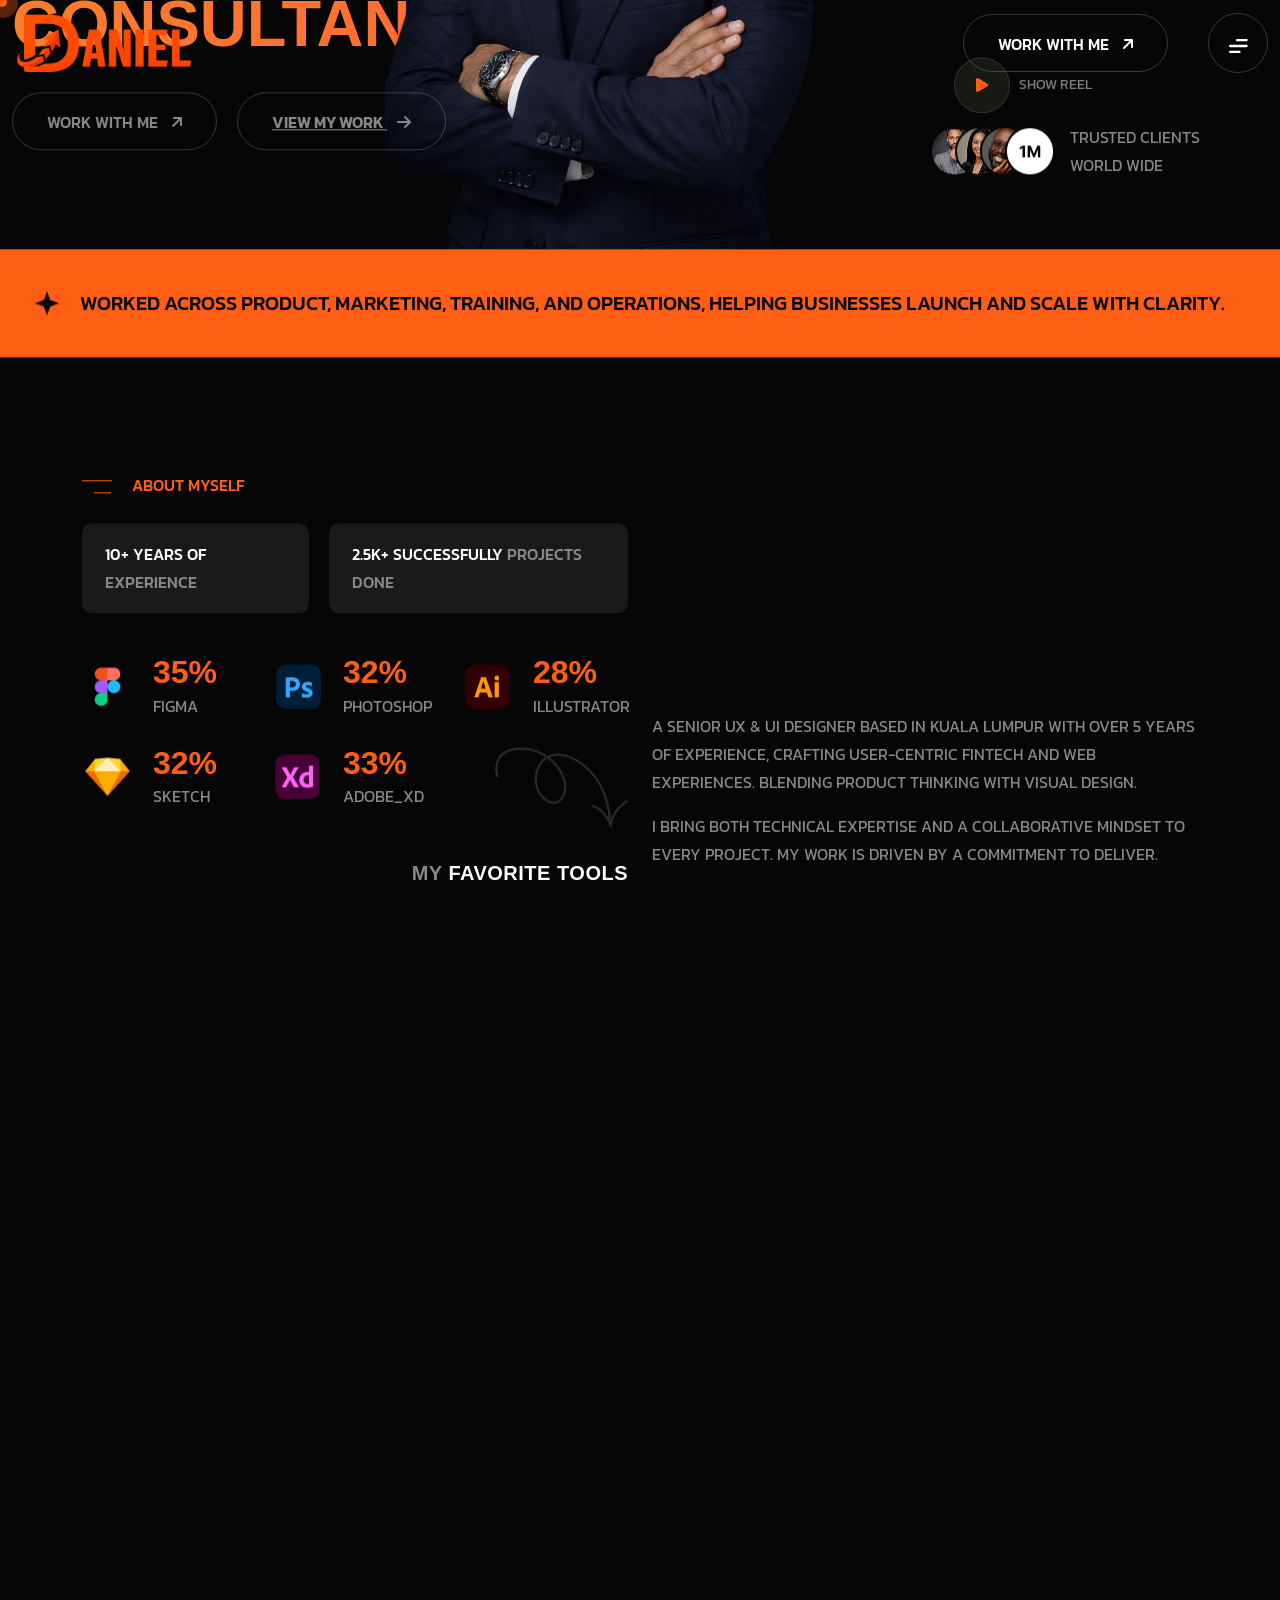
==== index.html @ af0e1810 "first commit" ====
<!DOCTYPE html>
<html lang="en">
    <!--<< Header Area >>-->
    <head>
        <!-- ========== Meta Tags ========== -->
        <meta charset="UTF-8">
        <meta http-equiv="X-UA-Compatible" content="IE=edge">
        <meta name="viewport" content="width=device-width, initial-scale=1">
        <meta name="author" content="Daniel T Gilbert">
        <meta name="description" content="Daniel T Gilbert - Tech & Growth Consultant">
        <!-- ======== Page title ============ -->
        <title>Daniel T Gilbert - Tech & Growth Consultant</title>
        <!--<< Favcion >>-->
        <link rel="shortcut icon" href="assets/img/danieltgilbert-logo-png-64x64.ico">
        <!--<< Bootstrap min.css >>-->
        <link rel="stylesheet" href="assets/css/bootstrap.min.css">
        <!--<< All Min Css >>-->
        <link rel="stylesheet" href="assets/css/all.min.css">
        <!--<< Animate.css >>-->
        <link rel="stylesheet" href="assets/css/animate.css">
        <!--<< Magnific Popup.css >>-->
        <link rel="stylesheet" href="assets/css/magnific-popup.css">
        <!--<< MeanMenu.css >>-->
        <link rel="stylesheet" href="assets/css/meanmenu.css">
        <!--<< Swiper Bundle.css >>-->
        <link rel="stylesheet" href="assets/css/swiper-bundle.min.css">
        <!--<< Nice Select.css >>-->
        <link rel="stylesheet" href="assets/css/nice-select.css">
        <!--<< Main.css >>-->
        <link rel="stylesheet" href="assets/css/main.css">
    </head>
    <body>

        <!-- Preloader Start -->
        <div class="preloader">
            <svg viewBox="0 0 1000 1000" preserveAspectRatio="none">
                <path id="svg" d="M0,1005S175,995,500,995s500,5,500,5V0H0Z"></path>
            </svg>
            <h5 class="preloader-text">DANIEL</h5>
        </div>
        
         <!-- Back To Top Start -->
        <button id="back-top" class="back-to-top">
            <i class="fa-regular fa-arrow-up"></i>
        </button>

        <!-- GT MouseCursor Start -->
        <div class="mouseCursor cursor-outer"></div>
        <div class="mouseCursor cursor-inner"></div>
        
        <!-- Offcanvas Area Start -->
        <div class="fix-area  style-offcanvas-2">
            <div class="header-offcanvas-border">
                <div class="offcanvas__info">
                    <a href="index.html" class="offcanvas__logo">
                        <img src="assets/img/logo/danieltgilbert-logo-png.png" alt="img" height="66">
                    </a>
                <div class="offcanvas__close">
                    <button>
                        <i class="fas fa-times"></i>
                    </button>
                </div>
                <div class="contact-information">
                    <h3>Get In Touch</h3>
                    <ul class="contact-list">
                        <li>
                            <span>Phone</span>
                            <a href="tel:+917356758078">7356758078</a>
                        </li>
                        <li>
                            <span>Email</span>
                           <a href="mailto:hi.danieltgilbert@gmail.com">danieltgilbert03@gmail.com</a>
                        </li>
                        <li>
                            <span>Address</span>
                             Based on honululu city, USA
                        </li>
                        <li>
                            <span>Follow us</span>
                            <div class="social-icon">
                                <a href="#"><i class="fab fa-facebook-f"></i></a>
                                <a href="#"><i class="fab fa-twitter"></i></a>
                                <a href="#"><i class="fab fa-linkedin-in"></i></a>
                                <a href="#"><i class="fab fa-instagram"></i></a>
                            </div>
                        </li>
                    </ul>
                </div>
                <div class="offcanvas__wrapper">
                    <div class="offcanvas__content">
                        <div class="mobile-menus fix"></div>
                    </div>
                </div>
            </div>
            </div>
        </div>
        <div class="offcanvas__overlay"></div>

        <!-- Header Section Start -->
        <header id="header-sticky" class="header-1">
            <div class="container">
                <div class="mega-menu-wrapper">
                    <div class="header-main">
                        <a href="index.html" class="offcanvas__logo">
                            <img src="assets/img/logo/danieltgilbert-logo-png.png" alt="img" height="66">
                        </a>
                        <a href="index.html" class="black-logo d-none">
                            <img src="assets/img/logo/danieltgilbert-logo-png.png" alt="img" height="66">
                        </a>
                        <div class="header-right justify-content-end align-items-center">
                            <div class="mean__menu-wrapper d-none">
                                <div class="main-menu">
                                    <nav id="mobile-menus">
                                        <ul>
                                            <li class="has-dropdown home-sub-menu active">
                                                <a href="javascript:void(0)" class="border-none">
                                                Home
                                                    </a>
                                                    <ul class="submenu">
                                                    <li><a href="index.html">WEB DEVELOPER</a></li>
                                                    <li><a href="index-2.html">UX/UI DESIGNER</a></li>
                                                    <li><a href="index-3.html">Graphic designer</a></li>
                                                    <li><a href="index-4.html">Fashion Model</a></li>
                                                    <li><a href="smart-portfolio.html">Coverflow Slider</a></li>
                                                    <li><a href="smart-portfolio-2.html">Wrapper Slider</a></li>
                                                    <li><a href="portfolio-horizontal.html">Horizontal Slider</a></li>
                                                    <li><a href="portfolio-parallax.html">Parallax Slider</a></li>
                                                    <li><a href="portfolio-vertical.html">Vertical Slider</a></li>
                                                </ul>
                                            </li>
                                             <li>
                                                <a href="about.html">about me</a>
                                            </li>
                                            <li class="has-dropdown">
                                                <a href="javascript:void(0)">
                                                    Pages
                                                </a>
                                                <ul class="submenu">
                                                    <li class="has-dropdown">
                                                        <a href="javascript:void(0)">
                                                            Service
                                                            <i class="fas fa-angle-right"></i>
                                                        </a>
                                                        <ul class="submenu">
                                                            <li><a href="service.html">Services</a></li>
                                                            <li><a href="service-details.html">Service Details</a></li>
                                                        </ul>
                                                    </li>
                                                    <li><a href="faq.html">Our Faq</a></li>
                                                    <li><a href="404.html">404 Page</a></li>
                                                </ul>
                                            </li>
                                            <li>
                                                <a href="javascript:void(0)">
                                                    Portfolio
                                                </a>
                                                <ul class="submenu">
                                                    <li><a href="project.html">Portfolio Page</a></li>
                                                    <li><a href="project-grid.html">Portfolio Grid</a></li>
                                                    <li><a href="project-details.html">Portfolio Details</a></li>
                                                </ul>
                                            </li>
                                           <li>
                                                <a href="javascript:void(0)">
                                                    Blog
                                                </a>
                                                <ul class="submenu">
                                                    <li><a href="news-grid.html">Blog Grid</a></li>
                                                    <li><a href="news.html">Blog Standard</a></li>
                                                    <li><a href="news-details.html">Blog Details</a></li>
                                                </ul>
                                            </li>
                                            <li>
                                                <a href="contact.html">Contact Us</a>
                                            </li>
                                        </ul>
                                    </nav>
                                </div>
               
                            </div>
                            <a href="contact.html" class="theme-btn">Work With Me <i class="fa-solid fa-arrow-up-right"></i></a>
                            <div class="header__hamburger my-auto">
                                <div class="sidebar__toggle">
                                    <img src="assets/img/bar.svg" alt="img">
                                </div>
                            </div>
                        </div>
                    </div>
                </div>
            </div>
        </header>
        <!-- Header Section End -->

        <div id="smooth-wrapper">
            <div id="smooth-content">
                 <!-- Hero Section Start -->
                <section class="hero-section hero-1 hero-section1 fix">
                    <div class="line-shape">
                        <img src="assets/img/home-1/hero/line-shape.png" alt="img">
                    </div>
                    <div class="hero-info">
                        <img src="assets/img/home-1/hero/info.png" alt="img">
                        <span>
                            trusted clients <br>
                            world wide
                        </span>
                    </div>
                    <div class="vec-shape float-bob-x">
                        <img src="assets/img/home-1/hero/vec-shape.png" alt="img">
                    </div>
                    <div class="container">
                        <div class="row g-0 align-items-center">
                            <div class="col-xl-5">
                                <div class="hero-content">
                                    <h1 class="wow fadeInUp" data-wow-delay=".3s">
                                    <b style="background: linear-gradient(135deg, #f7921f, #ff6b35); -webkit-background-clip: text; -webkit-text-fill-color: transparent; background-clip: text;"> I’m</b> Daniel T Gilbert <br>
                                        <strong style="background: linear-gradient(135deg, #f7921f, #ff6b35); -webkit-background-clip: text; -webkit-text-fill-color: transparent; background-clip: text;">Tech & Growth Consultant</strong><span>.</span>
                                    </h1>
                                    <!-- <p class="wow fadeInUp" data-wow-delay=".4s" style="margin-top: 20px; margin-bottom: 30px; font-size: 18px; line-height: 1.6;">
                                        I help founders and growing businesses build strong products, create scalable systems, and drive meaningful digital growth.
                                    </p> -->
                                    <div class="hero-button-group wow fadeInUp" data-wow-delay=".5s" style="display: flex; gap: 20px; align-items: center;">
                                        <a href="contact.html" class="theme-btn">Work with me <i class="fa-solid fa-arrow-up-right"></i></a>
                                        <a href="project.html" class="theme-btn style-none" style="text-decoration: underline; font-weight: 600;">View my work <i class="fa-solid fa-arrow-right"></i></a>
                                    </div>
                                </div>
                            </div>
                            <div class="col-xl-4 order-2 order-xl-1">
                                <div class="hero-image image-wrapper">
                                    <img class="animated-image" src="assets/img/home-1/hero/hero-image.png" alt="img">
                                </div>
                            </div>
                            <div class="col-xl-3 order-1 order-xl-2">
                                <div class="content wow fadeInUp" data-wow-delay=".3s">
                                    <p class="wow fadeInUp" data-wow-delay=".2s" style="margin-bottom: 30px; font-size: 18px; letter-spacing: normal; color: rgb(200, 200, 200);">
                                        I help founders and growing businesses build strong products, create scalable systems, and drive meaningful digital growth.
                                    </p>
                                    <p>
                                        Where strategy meets execution — blending technology, marketing, and business thinking into outcomes that actually move the needle.
                                    </p>
                                    <a href="https://www.youtube.com/watch?v=-sAOWhvheK8" class="video-btn video-popup">
                                        <span class="icon"><i class="fa-solid fa-play"></i></span>
                                        <span class="text">Show Reel</span>
                                    </a>
                                </div>
                            </div>
                        </div>
                    </div>
                </section>
        
        <!-- Marquee Section Start -->
        <section class="marquee-section fix">
            <div class="marquee-container">
                <div class="marquee-wrapper">
                    <div class="marquee-content">
                         <div class="marquee-text">
                            <img src="assets/img/home-1/hero/star.png" alt="img">
                            <p>Worked across product, marketing, training, and operations, helping businesses launch and scale with clarity.</p>
                        </div>
                         <div class="marquee-text">
                            <img src="assets/img/home-1/hero/star.png" alt="img">
                            <p>Worked across product, marketing, training, and operations, helping businesses launch and scale with clarity.</p>
                        </div>
                         <div class="marquee-text">
                            <img src="assets/img/home-1/hero/star.png" alt="img">
                            <p>Worked across product, marketing, training, and operations, helping businesses launch and scale with clarity.</p>
                        </div>
                         <div class="marquee-text">
                            <img src="assets/img/home-1/hero/star.png" alt="img">
                            <p>Worked across product, marketing, training, and operations, helping businesses launch and scale with clarity.</p>
                        </div>
                    </div>
                </div>
            </div>
        </section>

        <!-- About Section Start -->
        <section class="about-section section-padding">
            <div class="circle-shape">
                <img src="assets/img/home-1/circle-shape.png" alt="img">
            </div>
            <div class="container">
                <div class="about-wrapper">
                    <div class="row g-4">
                        <div class="col-lg-6">
                            <div class="about-left-items">
                                 <div class="section-title mb-0 wow fadeInUp" data-wow-delay=".3s"> 
                                    <div class="sec-sub">
                                        about myself
                                    </div>
                                </div>
                                <ul class="top-text wow fadeInUp" data-wow-delay=".5s">
                                    <li>
                                        <span>10+ years of</span> experience
                                    </li>
                                    <li>
                                        <span>2.5K+ successfully</span> projects done
                                    </li>
                                </ul>
                                <div class="row g-4 wow fadeInUp" data-wow-delay=".7s">
                                    <div class="col-xl-4 col-lg-6 col-md-6 col-sm-6 col-6">
                                        <div class="skill-counter pl-none">
                                            <img src="assets/img/home-1/about/figma.png" alt="img">
                                            <div class="content">
                                                <h2>
                                                    <span class="count">98</span>%
                                                </h2>
                                                <p>Figma </p>
                                            </div>
                                        </div>
                                    </div>
                                    <div class="col-xl-4 col-lg-6 col-md-6 col-sm-6 col-6">
                                        <div class="skill-counter">
                                            <img src="assets/img/home-1/about/ps.png" alt="img">
                                            <div class="content">
                                                <h2>
                                                    <span class="count">90</span>%
                                                </h2>
                                                <p>Photoshop </p>
                                            </div>
                                        </div>
                                    </div>
                                    <div class="col-xl-4 col-lg-6 col-md-6 col-sm-6 col-6">
                                        <div class="skill-counter">
                                            <img src="assets/img/home-1/about/ai.png" alt="img">
                                            <div class="content">
                                                <h2>
                                                    <span class="count">79</span>%
                                                </h2>
                                                <p>Illustrator </p>
                                            </div>
                                        </div>
                                    </div>
                                    <div class="col-xl-12 d-none d-xxl-block">
                                        <div class="middle-line"></div>
                                    </div>
                                    <div class="col-xl-4 col-lg-6 col-md-6 col-sm-6 col-6">
                                        <div class="skill-counter pl-none">
                                            <img src="assets/img/home-1/about/sketch.png" alt="img">
                                            <div class="content">
                                                <h2>
                                                    <span class="count">88</span>%
                                                </h2>
                                                <p>Sketch </p>
                                            </div>
                                        </div>
                                    </div>
                                     <div class="col-xl-4 col-lg-6 col-md-6 col-sm-6 col-6">
                                        <div class="skill-counter">
                                            <img src="assets/img/home-1/about/xd.png" alt="img">
                                            <div class="content">
                                                <h2>
                                                    <span class="count">93</span>%
                                                </h2>
                                                <p>Adobe_Xd </p>
                                            </div>
                                        </div>
                                    </div>
                                </div>
                                <h3 class="title"><span>My</span> Favorite Tools</h3>
                                <div class="vec-shape">
                                    <img src="assets/img/home-1/about/vec-shape.png" alt="img">
                                </div>
                            </div>
                        </div>
                        <div class="col-lg-6">
                            <div class="about-content">
                                <div class="section-title mb-4">
                                    <h2 class="hero_title tv_hero_title hero_title_1">
                                        A Professional Overview of <span>My</span> <span class="no-break"> Background</span> and Expertise
                                    </h2>
                                </div>
                                <p class="wow fadeInUp" data-wow-delay=".3s">
                                    A Senior UX & UI Designer based in Kuala Lumpur with over 5 years of experience, crafting user-centric fintech and web experiences. Blending product thinking with visual design.
                                </p>
                                <p class="mt-3 wow fadeInUp" data-wow-delay=".5s">
                                   I bring both technical expertise and a collaborative mindset to every project. My work is driven by a commitment to deliver.
                                </p>
                                <div class="about-btn wow fadeInUp" data-wow-delay=".7s">
                                    <a href="about.html" class="theme-btn">get to know me <i class="fa-solid fa-arrow-up-right"></i></a>
                                    <a href="contact.html" class="theme-btn">download cv <i class="fa-solid fa-arrow-up-right"></i></a>
                                </div>
                            </div>
                        </div>
                    </div>
                </div>
            </div>
        </section>
        

        <!-- Choose Us Section Start -->
        <section class="choose-us-section fix section-padding">
            <div class="container">
                <div class="section-title-area">
                    <div class="section-title">
                        <div class="sec-sub">
                            what i do?
                        </div>
                        <h2 class="hero_title tv_hero_title hero_title_1">Delivering Value <span>Through My Skills</span></h2>
                    </div>
                    <p class="wow fadeInUp" data-wow-delay=".3s">
                        I offer a range of professional services <br> designed to meet your business needs <br> with precision and creativity
                    </p>
                </div>
                <div class="choose-us-wrapper">
                    <div class="row g-4">
                        <div class="col-lg-6">
                            <ul class="choose-us-box-list">
                                <li class="wow fadeInUp" data-wow-delay=".3s">
                                    <div class="content">
                                        <h2><a href="service-details.html">Moblie App Design</a></h2>
                                        <p>
                                            I offer a range of professional services designed to meet your business needs with precision and creativity
                                        </p>
                                    </div>
                                    <a href="service-details.html" class="arrow-icon">
                                        <i class="fa-solid fa-arrow-up-right"></i>
                                    </a>
                                </li>
                                <li class="wow fadeInUp" data-wow-delay=".5s">
                                    <div class="content">
                                        <h2><a href="service-details.html">ux/ui Design</a></h2>
                                        <p>
                                            I offer a range of professional services designed to meet your business needs with precision and creativity
                                        </p>
                                    </div>
                                    <a href="service-details.html" class="arrow-icon">
                                        <i class="fa-solid fa-arrow-up-right"></i>
                                    </a>
                                </li>
                                <li class="wow fadeInUp" data-wow-delay=".7s">
                                    <div class="content">
                                        <h2><a href="service-details.html">Web Design</a></h2>
                                        <p>
                                            I offer a range of professional services designed to meet your business needs with precision and creativity
                                        </p>
                                    </div>
                                    <a href="service-details.html" class="arrow-icon">
                                        <i class="fa-solid fa-arrow-up-right"></i>
                                    </a>
                                </li>
                                <li class="wow fadeInUp" data-wow-delay=".3s">
                                    <div class="content">
                                        <h2><a href="service-details.html">Visual Design</a></h2>
                                        <p>
                                            I offer a range of professional services designed to meet your business needs with precision and creativity
                                        </p>
                                    </div>
                                    <a href="service-details.html" class="arrow-icon">
                                        <i class="fa-solid fa-arrow-up-right"></i>
                                    </a>
                                </li>
                            </ul>
                        </div>
                        <div class="col-lg-6">
                            <div class="choose-us-image fix">
                                <img data-speed=".7" src="assets/img/home-1/choose-us.png" alt="img">
                            </div>
                        </div>
                    </div>
                </div>
            </div>
        </section>

        <!-- Work Experience Section Start -->
        <section class="work-experience-section-1 fix section-padding pb-0">
            <div class="line-shape">
                <img src="assets/img/home-1/work-experience/line-shape.png" alt="img">
            </div>
            <div class="container">
                <div class="section-title text-center">
                    <div class="before-none sec-sub">
                       Work Experience
                    </div>
                    <h2 class="hero_title tv_hero_title hero_title_1">
                        A proven UI/UX Designer <span>with over 8 <br> years </span>of expertise
                    </h2>
                </div>
                <div class="feature-work-experience-wrap fix">

                    <!-- Preview Slider -->
                    <div class="feature-work-experience-preview">
                        <div class="feature-work-experience-preview-slider fw_preview_slider_active">
                        <div class="swiper-wrapper">
                            <div class="swiper-slide">
                                <div class="feature-work-experience-preview-slider-item wa-fix wa-img-cover">
                                    <img src="assets/img/home-1/work-experience/c1.png" alt="img">
                                </div>
                            </div>
                            <div class="swiper-slide">
                                <div class="feature-work-experience-preview-slider-item wa-fix wa-img-cover">
                                    <img src="assets/img/home-1/work-experience/c2.png" alt="img">
                                </div>
                            </div>
                            <div class="swiper-slide">
                                <div class="feature-work-experience-preview-slider-item wa-fix wa-img-cover">
                                    <img src="assets/img/home-1/work-experience/c3.png" alt="img">
                                </div>
                            </div>
                            <div class="swiper-slide">
                                <div class="feature-work-experience-preview-slider-item wa-fix wa-img-cover">
                                    <img src="assets/img/home-1/work-experience/c4.png" alt="img">
                                </div>
                            </div>
                            <div class="swiper-slide">
                                <div class="feature-work-experience-preview-slider-item wa-fix wa-img-cover">
                                    <img src="assets/img/home-1/work-experience/c5.png" alt="img">
                                </div>
                            </div>
                            <div class="swiper-slide">
                                <div class="feature-work-experience-preview-slider-item wa-fix wa-img-cover">
                                    <img src="assets/img/home-1/work-experience/c6.png" alt="img">
                                </div>
                            </div>
                            <div class="swiper-slide">
                                <div class="feature-work-experience-preview-slider-item wa-fix wa-img-cover">
                                    <img src="assets/img/home-1/work-experience/c7.png" alt="img">
                                </div>
                            </div>
                            <div class="swiper-slide">
                                <div class="feature-work-experience-preview-slider-item wa-fix wa-img-cover">
                                    <img src="assets/img/home-1/work-experience/c2.png" alt="img">
                                </div>
                            </div>
                            <div class="swiper-slide">
                                <div class="feature-work-experience-preview-slider-item wa-fix wa-img-cover">
                                <img src="assets/img/home-1/work-experience/c3.png" alt="img">
                                </div>
                            </div>
                            <div class="swiper-slide">
                                <div class="feature-work-experience-preview-slider-item wa-fix wa-img-cover">
                                <img src="assets/img/home-1/work-experience/c4.png" alt="img">
                                </div>
                            </div>
                            <div class="swiper-slide">
                                <div class="feature-work-experience-preview-slider-item wa-fix wa-img-cover">
                                <img src="assets/img/home-1/work-experience/c1.png" alt="img">
                                </div>
                            </div>
                            <div class="swiper-slide">
                                <div class="feature-work-experience-preview-slider-item wa-fix wa-img-cover">
                                    <img src="assets/img/home-1/work-experience/c6.png" alt="img">
                                </div>
                            </div>
                            <div class="swiper-slide">
                                <div class="feature-work-experience-preview-slider-item wa-fix wa-img-cover">
                                    <img src="assets/img/home-1/work-experience/c7.png" alt="img">
                                </div>
                            </div>
                        </div>
                        </div>
                    </div>
                    <!-- Main Slider -->
                    <div class="feature-work-experience-main-slider fw_main_slider_active wa-fix">
                        <div class="swiper-wrapper">
                            <div class="swiper-slide">
                                <div class="feature-work-experience-main-slider-single">
                                    <div class="client-info-items">
                                        <div class="client-img">
                                            <img src="assets/img/home-1/work-experience/info-1.png" alt="img">
                                        </div>
                                        <div class="info-content">
                                            <h3>ABC Tech Ltd</h3>
                                            <span>Jan 2022 – Present</span>
                                        </div>
                                    </div>
                                    <div class="info-item">
                                        <h4>UI/UX Designer</h4>
                                        <div class="text-cont">
                                            <p class="mb-4">
                                                Designed 20+ mobile and web app interfaces using Figma & Adobe XD.
                                            </p>
                                            <p>
                                                Increased client conversion rates by up to 40% with improved design systems.
                                            </p>
                                        </div>
                                    </div>
                                </div>
                            </div>
                             <div class="swiper-slide">
                                <div class="feature-work-experience-main-slider-single">
                                    <div class="client-info-items">
                                        <div class="client-img">
                                            <img src="assets/img/home-1/work-experience/info-2.png" alt="img">
                                        </div>
                                        <div class="info-content">
                                            <h3>ABC2 Tech Ltd</h3>
                                            <span>Jan 2022 – Present</span>
                                        </div>
                                    </div>
                                    <div class="info-item">
                                        <h4>UI/UX Designer</h4>
                                        <div class="text-cont">
                                            <p class="mb-4">
                                                Designed 20+ mobile and web app interfaces using Figma & Adobe XD.
                                            </p>
                                            <p>
                                                Increased client conversion rates by up to 40% with improved design systems.
                                            </p>
                                        </div>
                                    </div>
                                </div>
                            </div>
                             <div class="swiper-slide">
                                <div class="feature-work-experience-main-slider-single">
                                    <div class="client-info-items">
                                        <div class="client-img">
                                            <img src="assets/img/home-1/work-experience/info-3.png" alt="img">
                                        </div>
                                        <div class="info-content">
                                            <h3>ABC3 Tech Ltd</h3>
                                            <span>Jan 2022 – Present</span>
                                        </div>
                                    </div>
                                    <div class="info-item">
                                        <h4>UI/UX Designer</h4>
                                        <div class="text-cont">
                                            <p class="mb-4">
                                                Designed 20+ mobile and web app interfaces using Figma & Adobe XD.
                                            </p>
                                            <p>
                                                Increased client conversion rates by up to 40% with improved design systems.
                                            </p>
                                        </div>
                                    </div>
                                </div>
                            </div>
                             <div class="swiper-slide">
                                <div class="feature-work-experience-main-slider-single">
                                    <div class="client-info-items">
                                        <div class="client-img">
                                            <img src="assets/img/home-1/work-experience/info-4.png" alt="img">
                                        </div>
                                        <div class="info-content">
                                            <h3>ABC4 Tech Ltd</h3>
                                            <span>Jan 2022 – Present</span>
                                        </div>
                                    </div>
                                    <div class="info-item">
                                        <h4>UI/UX Designer</h4>
                                        <div class="text-cont">
                                            <p class="mb-4">
                                                Designed 20+ mobile and web app interfaces using Figma & Adobe XD.
                                            </p>
                                            <p>
                                                Increased client conversion rates by up to 40% with improved design systems.
                                            </p>
                                        </div>
                                    </div>
                                </div>
                            </div>
                            <div class="swiper-slide">
                                <div class="feature-work-experience-main-slider-single">
                                    <div class="client-info-items">
                                        <div class="client-img">
                                            <img src="assets/img/home-1/work-experience/info-5.png" alt="img">
                                        </div>
                                        <div class="info-content">
                                            <h4>ABC49 Tech Ltd</h4>
                                            <span>Jan 2022 – Present</span>
                                        </div>
                                    </div>
                                    <div class="info-item">
                                        <h4>UI/UX Designer</h4>
                                        <div class="text-cont">
                                            <p class="mb-4">
                                                Designed 20+ mobile and web app interfaces using Figma & Adobe XD.
                                            </p>
                                            <p>
                                                Increased client conversion rates by up to 40% with improved design systems.
                                            </p>
                                        </div>
                                    </div>
                                </div>
                            </div>
                            <div class="swiper-slide">
                                <div class="feature-work-experience-main-slider-single">
                                    <div class="client-info-items">
                                        <div class="client-img">
                                            <img src="assets/img/home-1/work-experience/info-6.png" alt="img">
                                        </div>
                                        <div class="info-content">
                                            <h3>ABC48 Tech Ltd</h3>
                                            <span>Jan 2022 – Present</span>
                                        </div>
                                    </div>
                                    <div class="info-item">
                                        <h4>UI/UX Designer</h4>
                                        <div class="text-cont">
                                            <p class="mb-4">
                                                Designed 20+ mobile and web app interfaces using Figma & Adobe XD.
                                            </p>
                                            <p>
                                                Increased client conversion rates by up to 40% with improved design systems.
                                            </p>
                                        </div>
                                    </div>
                                </div>
                            </div>
                            <div class="swiper-slide">
                                <div class="feature-work-experience-main-slider-single">
                                    <div class="client-info-items">
                                        <div class="client-img">
                                            <img src="assets/img/home-1/work-experience/info-7.png" alt="img">
                                        </div>
                                        <div class="info-content">
                                            <h3>ABC47 Tech Ltd</h3>
                                            <span>Jan 2022 – Present</span>
                                        </div>
                                    </div>
                                    <div class="info-item">
                                        <h4>UI/UX Designer</h4>
                                        <div class="text-cont">
                                            <p class="mb-4">
                                                Designed 20+ mobile and web app interfaces using Figma & Adobe XD.
                                            </p>
                                            <p>
                                                Increased client conversion rates by up to 40% with improved design systems.
                                            </p>
                                        </div>
                                    </div>
                                </div>
                            </div>
                            <div class="swiper-slide">
                                <div class="feature-work-experience-main-slider-single">
                                    <div class="client-info-items">
                                        <div class="client-img">
                                            <img src="assets/img/home-1/work-experience/info-1.png" alt="img">
                                        </div>
                                        <div class="info-content">
                                            <h3>ABC46 Tech Ltd</h3>
                                            <span>Jan 2022 – Present</span>
                                        </div>
                                    </div>
                                    <div class="info-item">
                                        <h4>UI/UX Designer</h4>
                                        <div class="text-cont">
                                            <p class="mb-4">
                                                Designed 20+ mobile and web app interfaces using Figma & Adobe XD.
                                            </p>
                                            <p>
                                                Increased client conversion rates by up to 40% with improved design systems.
                                            </p>
                                        </div>
                                    </div>
                                </div>
                            </div>
                            <div class="swiper-slide">
                                <div class="feature-work-experience-main-slider-single">
                                    <div class="client-info-items">
                                        <div class="client-img">
                                            <img src="assets/img/home-1/work-experience/info-3.png" alt="img">
                                        </div>
                                        <div class="info-content">
                                            <h3>ABC45 Tech Ltd</h3>
                                            <span>Jan 2022 – Present</span>
                                        </div>
                                    </div>
                                    <div class="info-item">
                                        <h4>UI/UX Designer</h4>
                                        <div class="text-cont">
                                            <p class="mb-4">
                                                Designed 20+ mobile and web app interfaces using Figma & Adobe XD.
                                            </p>
                                            <p>
                                                Increased client conversion rates by up to 40% with improved design systems.
                                            </p>
                                        </div>
                                    </div>
                                </div>
                            </div>
                            <div class="swiper-slide">
                                <div class="feature-work-experience-main-slider-single">
                                    <div class="client-info-items">
                                        <div class="client-img">
                                            <img src="assets/img/home-1/work-experience/info-4.png" alt="img">
                                        </div>
                                        <div class="info-content">
                                            <h3>ABC44 Tech Ltd</h3>
                                            <span>Jan 2022 – Present</span>
                                        </div>
                                    </div>
                                    <div class="info-item">
                                        <h4>UI/UX Designer</h4>
                                        <div class="text-cont">
                                            <p class="mb-4">
                                                Designed 20+ mobile and web app interfaces using Figma & Adobe XD.
                                            </p>
                                            <p>
                                                Increased client conversion rates by up to 40% with improved design systems.
                                            </p>
                                        </div>
                                    </div>
                                </div>
                            </div>
                            <div class="swiper-slide">
                                <div class="feature-work-experience-main-slider-single">
                                    <div class="client-info-items">
                                        <div class="client-img">
                                            <img src="assets/img/home-1/work-experience/info-5.png" alt="img">
                                        </div>
                                        <div class="info-content">
                                            <h3>ABC43 Tech Ltd</h3>
                                            <span>Jan 2022 – Present</span>
                                        </div>
                                    </div>
                                    <div class="info-item">
                                        <h4>UI/UX Designer</h4>
                                        <div class="text-cont">
                                            <p class="mb-4">
                                                Designed 20+ mobile and web app interfaces using Figma & Adobe XD.
                                            </p>
                                            <p>
                                                Increased client conversion rates by up to 40% with improved design systems.
                                            </p>
                                        </div>
                                    </div>
                                </div>
                            </div>
                            <div class="swiper-slide">
                                <div class="feature-work-experience-main-slider-single">
                                    <div class="client-info-items">
                                        <div class="client-img">
                                            <img src="assets/img/home-1/work-experience/info-6.png" alt="img">
                                        </div>
                                        <div class="info-content">
                                            <h3>ABC42 Tech Ltd</h3>
                                            <span>Jan 2022 – Present</span>
                                        </div>
                                    </div>
                                    <div class="info-item">
                                        <h4>UI/UX Designer</h4>
                                        <div class="text-cont">
                                            <p class="mb-4">
                                                Designed 20+ mobile and web app interfaces using Figma & Adobe XD.
                                            </p>
                                            <p>
                                                Increased client conversion rates by up to 40% with improved design systems.
                                            </p>
                                        </div>
                                    </div>
                                </div>
                            </div>
                            <div class="swiper-slide">
                                <div class="feature-work-experience-main-slider-single">
                                    <div class="client-info-items">
                                        <div class="client-img">
                                            <img src="assets/img/home-1/work-experience/info-7.png" alt="img">
                                        </div>
                                        <div class="info-content">
                                            <h3>ABC41 Tech Ltd</h3>
                                            <span>Jan 2022 – Present</span>
                                        </div>
                                    </div>
                                    <div class="info-item">
                                        <h4>UI/UX Designer</h4>
                                        <div class="text-cont">
                                            <p class="mb-4">
                                                Designed 20+ mobile and web app interfaces using Figma & Adobe XD.
                                            </p>
                                            <p>
                                                Increased client conversion rates by up to 40% with improved design systems.
                                            </p>
                                        </div>
                                    </div>
                                </div>
                            </div>
                        </div>
                    </div>
                </div>
            </div>
            
        </section>
       

        <!-- Project Section Start -->
        <section class="project-section tp-project-5-2-area fix section-padding">
            <div class="container">
                <div class="section-title tp-project-5-2-title">
                    <div class="sec-sub">
                        my featured projects
                    </div>
                    <h2 class="">works</h2>
                </div>
                <div class="design-choose-item-wrap">
                    <div class="row">
                        <div class="col-xl-6 col-lg-6 col-md-6">
                            <div class="project-box-items design-choose-item-1">
                                <div class="thumb">
                                    <img src="assets/img/home-1/project/project-01.jpg" alt="img">
                                    <div class="content">
                                        <p>App / Development </p>
                                        <h3><a href="project-details.html">Online Learning Platform</a></h3>
                                    </div>
                                    <a href="project-details.html" class="circle-icon">
                                        <i class="fa-solid fa-arrow-up-right"></i>
                                    </a>
                                </div>
                            </div>
                        </div>
                        <div class="col-xl-6 col-lg-6 col-md-6">
                            <div class="project-box-items design-choose-item-2">
                                <div class="thumb">
                                    <img src="assets/img/home-1/project/project-02.jpg" alt="img">
                                    <div class="content">
                                        <p>App / Development </p>
                                        <h3><a href="project-details.html">Online Learning Platform</a></h3>
                                    </div>
                                    <a href="project-details.html" class="circle-icon">
                                        <i class="fa-solid fa-arrow-up-right"></i>
                                    </a>
                                </div>
                            </div>
                        </div>
                    </div>
                </div>
                <div class="row">
                    <div class="col-xl-12">
                        <div class="project-box-items top_view">
                            <div class="thumb fix">
                                <img src="assets/img/home-1/project/project-03.jpg" alt="img">
                                <div class="content">
                                    <p>App / Development </p>
                                    <h3><a href="project-details.html">Online Learning Platform</a></h3>
                                </div>
                                <a href="project-details.html" class="circle-icon">
                                    <i class="fa-solid fa-arrow-up-right"></i>
                                </a>
                            </div>
                        </div>
                    </div>
                </div>
                <div class="design-choose-item-wrap">
                    <div class="row">
                        <div class="col-xl-6 col-lg-6 col-md-6">
                            <div class="project-box-items design-choose-item-1">
                                <div class="thumb">
                                    <img src="assets/img/home-1/project/project-04.jpg" alt="img">
                                    <div class="content">
                                        <p>App / Development </p>
                                        <h3><a href="project-details.html">Online Learning Platform</a></h3>
                                    </div>
                                    <a href="project-details.html" class="circle-icon">
                                        <i class="fa-solid fa-arrow-up-right"></i>
                                    </a>
                                </div>
                            </div>
                        </div>
                        <div class="col-xl-6 col-lg-6 col-md-6">
                            <div class="project-box-items design-choose-item-2">
                                <div class="thumb">
                                    <img src="assets/img/home-1/project/project-05.jpg" alt="img">
                                    <div class="content">
                                        <p>App / Development </p>
                                        <h3><a href="project-details.html">Online Learning Platform</a></h3>
                                    </div>
                                    <a href="project-details.html" class="circle-icon">
                                        <i class="fa-solid fa-arrow-up-right"></i>
                                    </a>
                                </div>
                            </div>
                        </div>
                    </div>
                </div>
                <div class="project-btn-all wow fadeInUp" data-wow-delay=".3s">
                    <a href="project.html" class="theme-btn">view all works <i class="fa-solid fa-arrow-up-right"></i></a>
                    <a href="contact.html" class="theme-btn">contact with me  <i class="fa-solid fa-arrow-up-right"></i></a>
                </div>
            </div>
        </section>

        <!-- Award Winning Section Start -->
        <section class="award-section section-padding fix section-bg approach-area">
            <div class="container">
                <div class="award-wrapper">
                    <div class="row g-4 align-items-center">
                        <div class="col-lg-6">
                             <div class="section-title">
                                <div class="sec-sub">
                                    award winning
                                </div>
                                <h2 class="hero_title tv_hero_title hero_title_1">previous Work <span>& Achievements</span></h2>
                            </div>
                            <div class="award-content approach-wrapper-box fix">
                                <div class="award-list-items approach-box">
                                    <p>2010</p>
                                    <span>Recognized for outstanding creativity</span>
                                </div>
                                <div class="award-list-items approach-box">
                                    <p>2015</p>
                                    <span>Celebrated for business innovation</span>
                                </div>
                                <div class="award-list-items approach-box">
                                    <p>2020</p>
                                    <span>Honored for customer-centric excellence</span>
                                </div>
                                <div class="award-list-items approach-box">
                                    <p>2026</p>
                                    <span>Creative solutions with lasting impact</span>
                                </div>
                            </div>
                        </div>
                        <div class="col-lg-6 text-end wow fadeInUp" data-wow-delay=".5s">
                            <div class="award-image text-end">
                                <img src="assets/img/home-1/award.png" alt="img">
                            </div>
                        </div>
                    </div>
                </div>
            </div>
        </section>

        <!-- Pricing Section Start -->
        <section class="pricing-section section-padding fix">
            <div class="container">
                <div class="row g-4 align-items-center">
                    <div class="col-xl-4 col-lg-6 col-md-6 order-2 order-xl-1 wow fadeInUp" data-wow-delay=".3s">
                        <div class="pricing-box-items active">
                            <div class="pricing-header">
                                <h2>$2500</h2>
                                <p>monthly</p>
                            </div>
                            <a href="pricing.html" class="circle-icon">
                                <i class="fa-solid fa-arrow-up-right"></i>
                            </a>
                            <ul>
                                <li>
                                    <i class="fa-solid fa-circle-arrow-right"></i>
                                    UI UX Design
                                </li>
                                <li>
                                    <i class="fa-solid fa-circle-arrow-right"></i>
                                    Design Customization
                                </li>
                                <li>
                                    <i class="fa-solid fa-circle-arrow-right"></i>
                                    Design with Figma
                                </li>
                                <li>
                                    <i class="fa-solid fa-circle-arrow-right"></i>
                                    Multipage Design
                                </li>
                                <li>
                                    <i class="fa-solid fa-circle-arrow-right"></i>
                                    Support 6 months
                                </li>
                            </ul>
                            <h2>
                                Standard Plan
                            </h2>
                        </div>
                    </div>
                    <div class="col-xl-4 col-lg-6 col-md-6 order-2 order-xl-1 wow fadeInUp" data-wow-delay=".5s">
                        <div class="pricing-box-items style-2">
                            <div class="pricing-header">
                                <div class="pricing-top">
                                    <h2>$3500</h2>
                                    <p>yearly</p>
                                </div>
                                <span>popular plan</span>
                            </div>
                            <a href="pricing.html" class="circle-icon">
                                <i class="fa-solid fa-arrow-up-right"></i>
                            </a>
                            <ul>
                                <li>
                                    <i class="fa-solid fa-circle-arrow-right"></i>
                                    UI UX Design
                                </li>
                                <li>
                                    <i class="fa-solid fa-circle-arrow-right"></i>
                                    Design Customization
                                </li>
                                <li>
                                    <i class="fa-solid fa-circle-arrow-right"></i>
                                    Design with Figma
                                </li>
                                <li>
                                    <i class="fa-solid fa-circle-arrow-right"></i>
                                    Multipage Design
                                </li>
                                <li>
                                    <i class="fa-solid fa-circle-arrow-right"></i>
                                    Support 6 months
                                </li>
                            </ul>
                            <h2>
                                premium Plan
                            </h2>
                        </div>
                    </div>
                    <div class="col-xl-4 col-lg-6 col-md-6 order-1 order-xl-2">
                        <div class="pricing-content">
                            <div class="section-title">
                                <div class="sec-sub">
                                    pricing plan
                                </div>
                                <h2 class="hero_title tv_hero_title hero_title_1">best pricing plan <span>for</span><span class="no-break">your next project</span></h2>
                            </div>
                            <div class="shape-1">
                                <img src="assets/img/home-1/pricing-shape.png" alt="img">
                            </div>
                            <div class="client-info">
                                <div class="client-image">
                                    <img src="assets/img/home-1/pricing-client.png" alt="img">
                                </div>
                                <p>trusted clients <br>
                                world wide</p>
                            </div>
                        </div>
                    </div>
                </div>
            </div>
        </section>

        <!-- Testimonial Section Start -->
        <section class="testimonial-section fix section-padding pt-0">
            <div class="container">
                <div class="testimonial-wrapper">
                     <div class="array-button">
                        <button class="array-prev"><i class="fa-solid fa-arrow-up-left"></i></button>
                        <button class="array-next"><i class="fa-solid fa-arrow-down-right"></i></button>
                    </div>
                    <!-- Pagination -->
                    <div class="swiper-pagination"></div>
                    <div class="swiper testimonial-slider">
                        <div class="swiper-wrapper">
                            <div class="swiper-slide">
                                <div class="testimonial-box-items">
                                    <div class="thumb">
                                        <img src="assets/img/home-1/testimonial-image.jpg" alt="img">
                                        <div class="info-title">
                                            <h3>Shikhon Islam</h3>
                                            <span>founder & CEO</span>
                                        </div>
                                    </div>
                                    <div class="content">
                                        <div class="quote-icon">
                                            <img src="assets/img/home-1/quote-icon.png" alt="img">
                                        </div>
                                        <p>
                                            Pixelr Creative Agency did an amazing job on our project. Their team is highly professional, creative, and always delivers on time. I’m really impressed with the quality of their design work. and the results were beyond expectations. They truly understand client needs and bring fresh modern ideas to the table.
                                        </p>
                                        <div class="clutech-image">
                                            <img src="assets/img/home-1/clutech.png" alt="img">
                                        </div>
                                    </div>
                                </div>
                            </div>
                            <div class="swiper-slide">
                                <div class="testimonial-box-items">
                                    <div class="thumb">
                                        <img src="assets/img/home-1/testimonial-image-2.jpg" alt="img">
                                        <div class="info-title">
                                            <h3>Caroline caldwell</h3>
                                            <span>founder & CEO</span>
                                        </div>
                                    </div>
                                    <div class="content">
                                        <div class="quote-icon">
                                            <img src="assets/img/home-1/quote-icon.png" alt="img">
                                        </div>
                                        <p>
                                            Pixelr Creative Agency did an amazing job on our project. Their team is highly professional, creative, and always delivers on time. I’m really impressed with the quality of their design work. and the results were beyond expectations. They truly understand client needs and bring fresh modern ideas to the table.
                                        </p>
                                        <div class="clutech-image">
                                            <img src="assets/img/home-1/clutech.png" alt="img">
                                        </div>
                                    </div>
                                </div>
                            </div>
                            <div class="swiper-slide">
                                <div class="testimonial-box-items">
                                    <div class="thumb">
                                        <img src="assets/img/home-1/testimonial-image.jpg" alt="img">
                                        <div class="info-title">
                                            <h3>Caroline caldwell</h3>
                                            <span>founder & CEO</span>
                                        </div>
                                    </div>
                                    <div class="content">
                                        <div class="quote-icon">
                                            <img src="assets/img/home-1/quote-icon.png" alt="img">
                                        </div>
                                        <p>
                                            Pixelr Creative Agency did an amazing job on our project. Their team is highly professional, creative, and always delivers on time. I’m really impressed with the quality of their design work. and the results were beyond expectations. They truly understand client needs and bring fresh modern ideas to the table.
                                        </p>
                                        <div class="clutech-image">
                                            <img src="assets/img/home-1/clutech.png" alt="img">
                                        </div>
                                    </div>
                                </div>
                            </div>
                        </div>
                    </div>
                </div>
            </div>
        </section>

        <!-- Video Section Start -->
        <div class="video-section fix">
            <div class="video-wrapper">
                <div class="video-thumb fix">
                    <img data-speed=".8" src="assets/img/home-1/video-image.jpg" alt="">
                     <div class="video">
                        <a href="https://www.youtube.com/watch?v=R0mku_PtK1E" class="ripple video-btn video-popup">
                        <i class="fas fa-play"></i>
                        </a>
                    </div>
                </div>
            </div>
        </div>

        <!-- News Section Start -->
        <section class="news-section section-padding fix">
            <div class="container">
                <div class="section-title-area">
                    <div class="section-title">
                        <div class="sec-sub">
                            news & blog
                        </div>
                        <h2 class="hero_title tv_hero_title hero_title_1">latest news <span> & article</span></h2>
                    </div>
                   <a href="news-grid.html" class="theme-btn">view all news <i class="fa-solid fa-arrow-up-right"></i></a>
                </div>
                <div class="tp-service-pin">
                    <div class="row">
                        <div class="col-xl-12">
                            <div class="news-main-box-items tp-service-panel">
                                <div class="news-content">
                                    <h3><a class="tp_text_invert" href="news-details.html">Unlocking the future of business how smart innovation <br>
                                    creates lasting impact</a></h3>
                                    <ul>
                                        <li>
                                            <div class="client-info">
                                                <div class="client-image">
                                                    <img src="assets/img/home-1/news/client-01.png" alt="img">
                                                </div>
                                                <div class="client-content">
                                                    <p class="name">Pixelone</p>
                                                    <p>Composed by</p>
                                                </div>
                                            </div>
                                        </li>
                                        <li>
                                            <span>web design</span>
                                            <span class="color-2">Aug 27, 2026</span>
                                        </li>
                                    </ul>
                                </div>
                                <div class="news-image">
                                    <img src="assets/img/home-1/news/news-01.jpg" alt="img">
                                </div>
                            </div>
                        </div>
                        <div class="col-xl-12">
                            <div class="news-main-box-items tp-service-panel">
                                <div class="news-content">
                                    <h3><a class="tp_text_invert" href="news-details.html">Unlocking the future of business how smart innovation <br>
                                    creates lasting impact</a></h3>
                                    <ul>
                                        <li>
                                            <div class="client-info">
                                                <div class="client-image">
                                                    <img src="assets/img/home-1/news/client-01.png" alt="img">
                                                </div>
                                                <div class="client-content">
                                                    <p class="name">Pixelone</p>
                                                    <p>Composed by</p>
                                                </div>
                                            </div>
                                        </li>
                                        <li>
                                            <span>Marketing</span>
                                            <span class="color-2">Aug 27, 2026</span>
                                        </li>
                                    </ul>
                                </div>
                                <div class="news-image">
                                    <img src="assets/img/home-1/news/news-02.jpg" alt="img">
                                </div>
                            </div>
                        </div>
                        <div class="col-xl-12">
                            <div class="news-main-box-items tp-service-panel">
                                <div class="news-content">
                                    <h3><a class="tp_text_invert" href="news-details.html">Unlocking the future of business how smart innovation <br>
                                    creates lasting impact</a></h3>
                                    <ul>
                                        <li>
                                            <div class="client-info">
                                                <div class="client-image">
                                                    <img src="assets/img/home-1/news/client-01.png" alt="img">
                                                </div>
                                                <div class="client-content">
                                                    <p class="name">Pixelone</p>
                                                    <p>Composed by</p>
                                                </div>
                                            </div>
                                        </li>
                                        <li>
                                            <span>ux/ui design</span>
                                            <span class="color-2">Aug 27, 2026</span>
                                        </li>
                                    </ul>
                                </div>
                                <div class="news-image">
                                    <img src="assets/img/home-1/news/news-03.jpg" alt="img">
                                </div>
                            </div>
                        </div>
                    </div>
                </div>
            </div>
        </section>

        <!-- Brand Section Start -->
        <div class="brand-section section-padding">
            <div class="container">
                <div class="brand-text">
                    <p>worldwide <b>valuable clients</b></p>
                </div>
                <div class="row g-3 g-xl-5">
                    <div class="col-xl-3 col-lg-4 col-md-6 col-sm-6">
                        <div class="brand-box">
                            <img src="assets/img/home-1/brand/brand-1.png" alt="img">
                        </div>
                    </div>
                    <div class="col-xl-3 col-lg-4 col-md-6 col-sm-6">
                        <div class="brand-box">
                            <img src="assets/img/home-1/brand/brand-2.png" alt="img">
                        </div>
                    </div>
                    <div class="col-xl-3 col-lg-4 col-md-6 col-sm-6">
                        <div class="brand-box">
                            <img src="assets/img/home-1/brand/brand-3.png" alt="img">
                        </div>
                    </div>
                    <div class="col-xl-3 col-lg-4 col-md-6 col-sm-6">
                        <div class="brand-box">
                            <img src="assets/img/home-1/brand/brand-4.png" alt="img">
                        </div>
                    </div>
                     <div class="col-xl-3 col-lg-4 col-md-6 col-sm-6">
                        <div class="brand-box">
                            <img src="assets/img/home-1/brand/brand-5.png" alt="img">
                        </div>
                    </div>
                     <div class="col-xl-3 col-lg-4 col-md-6 col-sm-6">
                        <div class="brand-box">
                            <img src="assets/img/home-1/brand/brand-6.png" alt="img">
                        </div>
                    </div>
                     <div class="col-xl-3 col-lg-4 col-md-6 col-sm-6">
                        <div class="brand-box">
                            <img src="assets/img/home-1/brand/brand-7.png" alt="img">
                        </div>
                    </div>
                     <div class="col-xl-3 col-lg-4 col-md-6 col-sm-6">
                        <div class="brand-box">
                            <img src="assets/img/home-1/brand/brand-8.png" alt="img">
                        </div>
                    </div>
                </div>
            </div>
        </div>

        <!-- Cta Section Start -->
        <section class="cta-section section-padding fix pt-0">
            <div class="shape-1">
                <img src="assets/img/home-1/cta/cta-shape-1.png" alt="img">
            </div>
            <div class="shape-2">
                <img src="assets/img/home-1/cta/shape-1.png" alt="img">
            </div>
            <div class="shape-3">
                <img src="assets/img/home-1/cta/shape-2.png" alt="img">
            </div>
            <div class="shape-4">
                <img src="assets/img/home-1/cta/shape-3.png" alt="img">
            </div>
            <div class="shape-5">
                <img src="assets/img/home-1/cta/shape-4.png" alt="img">
            </div>
            <div class="shape-6">
                <img src="assets/img/home-1/cta/shape-5.png" alt="img">
            </div>
            <div class="row">
                <div class="col-xl-12">
                    <div class="cta-text-items text-center">
                        <div class="icon">
                            <img src="assets/img/home-1/cta/cta-icon.svg" alt="img">
                        </div>
                        <h2 class="text_invert-2">have a PROJECT in mind?</h2>
                        <h3 class="footer-big-text wt-about-title2"><a href="contact.html">let’s talk</a></h3>
                        <p class="wow fadeInUp" data-wow-delay=".3s">Then you’re in the right place. Get the best designs you’re <br> looking for. Just reach out and let me know!</p>
                        <div class="cta-btn wow fadeInUp" data-wow-delay=".5s">
                            <a href="tel:01626479559" class="theme-btn">chat on whatsapp <i class="fa-solid fa-arrow-up-right"></i></a>
                            <a href="contact.html" class="theme-btn">Work With Me <i class="fa-solid fa-arrow-up-right"></i></a>
                        </div>
                    </div>
                </div>
            </div>
        </section>

        <!-- Footer Section Start -->
        <footer class="footer-section fix pb-0">
            <div class="container">
                <div class="footer-wrapper wow fadeInUp" data-wow-delay=".3s">
                    <ul class="footer-menu-list">
                        <li>
                            <a href="index.html">home</a>
                        </li>
                        <li>
                            <a href="about.html">ABOUT ME</a>
                        </li>
                        <li>
                            <a href="service.html">SERVICES</a>
                        </li>
                        <li>
                            <a href="project.html">PORTFOLIO</a>
                        </li>
                        <li>
                            <a href="news.html">news & blog</a>
                        </li>
                        <li>
                            <a href="contact.html">CONTACT US</a>
                        </li>
                    </ul>
                    <div class="icon-items-area">
                        <div class="icon-items">
                            <a href="#" class="icon">
                                <i class="fa-brands fa-facebook-f"></i>
                            </a>
                            <a href="#">Facebook</a>
                        </div>
                        <div class="icon-items">
                            <a href="#" class="icon">
                                <i class="fa-brands fa-twitter"></i>
                            </a>
                            <a href="#">Twitter</a>
                        </div>
                        <div class="icon-items">
                            <a href="#" class="icon">
                                <i class="fa-brands fa-linkedin-in"></i>
                            </a>
                            <a href="#">Linkedin</a>
                        </div>
                    </div>
                </div>
                <div class="footer-bottom wow fadeInUp" data-wow-delay=".3s">
                    <p>Copyright © <span>Gramentheme</span></p>
                    <a href="index.html" class="footer-logo"><img src="assets/img/logo/danieltgilbert-logo-png.png" alt="img" height="66"></a>
                    <ul>
                        <li>
                            <a href="contact.html">Terms & Conditions</a>
                        </li>
                        <li>
                            <a href="contact.html">Privacy Policy</a>
                        </li>
                    </ul>
                </div>
            </div>
        </footer>
            </div>
        </div>

       

        
        <!--<< All JS Plugins >>-->
        <script src="assets/js/jquery-3.7.1.min.js"></script>
        <!--<< Viewport Js >>-->
        <script src="assets/js/viewport.jquery.js"></script>
        <!--<< Bootstrap Js >>-->
        <script src="assets/js/bootstrap.bundle.min.js"></script>
        <!--<< Gsap Min Js >>-->
        <script src="assets/js/gsap.min.js"></script>
        <!--<< ScrollTrigger Min Js >>-->
        <script src="assets/js/ScrollTrigger.min.js"></script>
        <!--<< ScrollSmoother Min Js >>-->
        <script src="assets/js/ScrollSmoother.min.js"></script>
        <!--<< ScrollToPlugin Min Js >>-->
        <script src="assets/js/ScrollToPlugin.min.js"></script>
        <!--<< SplitText Min Js >>-->
        <script src="assets/js/SplitText.min.js"></script>
        <!--<< TextPlugin Min Js >>-->
        <script src="assets/js/TextPlugin.js"></script>
         <!--<< Chroma Min Js >>-->
        <script src="assets/js/chroma.min.js"></script>
        <!--<< nice-selec Js >>-->
        <script src="assets/js/jquery.nice-select.min.js"></script>
        <!--<< Waypoints Js >>-->
        <script src="assets/js/jquery.waypoints.js"></script>
        <!--<< Counterup Js >>-->
        <script src="assets/js/jquery.counterup.min.js"></script>
        <!--<< Swiper Slider Js >>-->
        <script src="assets/js/swiper-bundle.min.js"></script>
        <!--<< MeanMenu Js >>-->
        <script src="assets/js/jquery.meanmenu.min.js"></script>
        <!--<< Parallaxie Js >>-->
        <script src="assets/js/parallaxie.js"></script>
        <!--<< Magnific Popup Js >>-->
        <script src="assets/js/jquery.magnific-popup.min.js"></script>
        <!--<< Wow Animation Js >>-->
        <script src="assets/js/wow.min.js"></script>
        <!--<< Main.js >>-->
        <script src="assets/js/main.js"></script>
    </body>
</html>
---- assets/css/main.css ----
@charset "UTF-8";
/*======================================================================================
Theme Name: Protix  
Author: Gramentheme
Author URI: https://themeforest.net/user/Gramentheme/portfolio
Description: Protix  – Modern Personal Portfolio HTML Template
Service Html Template 
Version: 1.0.0
=======================================================================================*/
/*======================================================================================
  >> TABLE OF CONTENTS <<
========================================================================================
01. Mixins & Variables
02. Base
03. Components
04. Layouts
05. Sections
======================================================================================*/
/*---------------------------------------
01. Mixins & Variables
---------------------------------------*/
/* DARK THEME (default) */
@import url("https://fonts.cdnfonts.com/css/big-shoulders-display");
@import url("https://fonts.googleapis.com/css2?family=Kanit:ital,wght@0,100;0,200;0,300;0,400;0,500;0,600;0,700;0,800;0,900;1,100;1,200;1,300;1,400;1,500;1,600;1,700;1,800;1,900&display=swap");
.dark-theme {
  --body: #060606;
  --black: #000;
  --white: #fff;
  --theme: #FF5E14;
  --header: #FFF;
  --text: #888;
  --border: #FCFCFC;
  --bg: #1A1A1A;
  --bg2: #030523;
  --bg3: #F7F3EE;
  --box-shadow: 0px 1px 14px 0px rgba(0, 0, 0, 0.13);
}

.white-theme {
  --body: #000;
  --black: #fff;
  --white: #000;
  --theme: #FF5E14;
  --theme2: #ffa31a;
  --header: #000;
  --text: #888888;
  --text: #888888;
  --text2: #888888;
  --border: #5A5A5A;
  --border-2: #5A5A5A;
  --bg: #f5f5f5;
  --bg2: #262628;
  --box-shadow: 0px 4px 25px 0px rgba(0, 0, 0, 0.06);
}
.white-theme body {
  background-color: #fff !important;
}
.white-theme .hero-content .theme-btn {
  background-color: var(--header);
  color: #fff;
}
.white-theme .hero-content .theme-btn:hover {
  color: var(--header);
}
.white-theme .hero-1 .hero-content .social-link a:hover {
  color: #000;
}
.white-theme .build-impactful-wrapper {
  border-bottom: 1px solid rgba(0, 0, 0, 0.2);
}
.white-theme .testimonial-wrapper-2 .testimonial-box-items-2 {
  border-right: 1px solid rgba(0, 0, 0, 0.2);
}
.white-theme .footer-bottom-4 {
  border-top: 1px solid rgba(0, 0, 0, 0.2);
}
.white-theme .header-main .main-menu ul li .has-homemenu {
  background-color: #fff;
}
.white-theme .testimonial-wrapper-2 .testimonial-content {
  border-right: 1px solid rgba(0, 0, 0, 0.2);
}
.white-theme .award-wrapper-4 .award-content h2 {
  color: #000 !important;
}
.white-theme .section-title .sec-sub {
  color: #000;
}
.white-theme .section-title .sec-sub::before {
  background-color: #000;
}
.white-theme .section-title .sec-sub::after {
  background-color: #000;
}
.white-theme .video-banner-section .video-btn {
  color: #fff;
}
.white-theme .about-wrapper .about-left-items .top-text li {
  color: #fff;
}
.white-theme .about-wrapper .about-left-items .top-text li span {
  color: #fff;
}
.white-theme .about-wrapper .about-left-items .skill-counter .content h2 {
  color: #000;
}
.white-theme .theme-btn {
  background-color: var(--header);
  color: var(--black);
}
.white-theme .theme-btn::before {
  background-color: var(--theme);
}
.white-theme .theme-btn:hover {
  color: var(--white);
}
.white-theme .choose-us-section {
  background-color: #f5f5f5;
}
.white-theme .choose-us-section .choose-us-wrapper .choose-us-box-list li:hover .content h2 a {
  color: #000;
}
.white-theme .choose-us-section .choose-us-wrapper .choose-us-box-list li {
  border-top: 1px solid rgba(0, 0, 0, 0.2);
}
.white-theme .choose-us-section .choose-us-wrapper .choose-us-box-list li:hover .arrow-icon {
  background-color: var(--theme);
  color: var(--white);
}
.white-theme .choose-us-section .choose-us-wrapper .choose-us-box-list li .arrow-icon {
  background-color: #fff;
  color: var(--white);
}
.white-theme .feature-work-experience-wrap::before {
  background: #F6F6F6;
}
.white-theme .feature-work-experience-main-slider .client-info-items .info-content span {
  color: #000;
}
.white-theme .project-box-items .thumb .content h3 a {
  color: #fff;
}
.white-theme .project-box-items .thumb .content h3 a:hover {
  color: var(--theme);
}
.white-theme .award-wrapper .award-content .award-list-items span {
  border-top: 1px solid rgba(0, 0, 0, 0.2);
}
.white-theme .pricing-box-items {
  border: 1px solid rgba(255, 255, 255, 0.2);
  background: #f5f5f5;
}
.white-theme .pricing-box-items.style-2 .pricing-header span {
  background: rgba(0, 0, 0, 0.1);
  color: #000;
}
.white-theme .pricing-box-items .circle-icon {
  background: rgba(0, 0, 0, 0.1);
  color: #000;
}
.white-theme .pricing-box-items:hover {
  border: 1px solid #FF5E14;
  background: var(--theme);
}
.white-theme .pricing-box-items:hover h2 {
  color: #000 !important;
}
.white-theme .pricing-box-items:hover .circle-icon {
  background: #000 !important;
  color: var(--black) !important;
}
.white-theme .pricing-box-items.active {
  border: 1px solid #FF5E14;
  background: var(--theme);
}
.white-theme .pricing-box-items.active h2 {
  color: #000 !important;
}
.white-theme .pricing-box-items.active .circle-icon {
  background: #000 !important;
  color: var(--black) !important;
}
.white-theme .pricing-box-items .pricing-header h2 {
  color: #000;
}
.white-theme .pricing-box-items .pricing-header p {
  color: #000;
}
.white-theme .video-wrapper .video .video-btn {
  background-color: #fff;
  color: #121212;
}
.white-theme .news-main-box-items {
  border-top: 1px solid rgba(0, 0, 0, 0.2);
  background-color: #fff;
}
.white-theme .brand-box {
  border: 1px solid rgba(0, 0, 0, 0.2);
}
.white-theme .brand-box img {
  filter: initial;
}
.white-theme .brand-box:hover {
  background-color: #f5f5f5;
}
.white-theme .text_invert-2 > div {
  background-image: linear-gradient(to right, rgb(0, 0, 0) 50%, rgb(46, 46, 46) 50%);
}
.white-theme .footer-wrapper {
  border-top: 1px solid rgba(0, 0, 0, 0.2);
}
.white-theme .footer-bottom {
  border-top: 1px solid rgba(0, 0, 0, 0.2);
}
.white-theme .footer-bottom p span {
  color: #000;
}
.white-theme .skill-box-items-2 {
  border: 1px solid rgba(255, 255, 255, 0.2);
  background: #f5f5f5;
}
.white-theme .build-impactful-section .build-text span {
  color: #000;
}
.white-theme .skill-section-2 p a {
  color: #000;
}
.white-theme .choose-us-box-items-2 {
  border-top: 1px solid rgba(0, 0, 0, 0.2);
  background-color: transparent;
}
.white-theme .award-section-2 .circle-box .icon {
  color: #000;
}
.white-theme .project-area-one .project-wrapper .card-items {
  background: transparent;
}
.white-theme .section-title h2 span {
  color: #000;
}
.white-theme .faq-content-items form {
  background: #fff;
}
.white-theme .faq-content-items form .form-clt .budget-item .budget-button .budget-btn {
  border: 1px solid rgba(0, 0, 0, 0.2);
  color: #000 !important;
}
.white-theme .faq-items .accordion-box .block {
  border-bottom: 1px solid rgba(0, 0, 0, 0.2);
}
.white-theme .faq-items .accordion-box .block .acc-btn.active {
  color: #000 !important;
}
.white-theme .faq-items .accordion-box .block .acc-btn .icon {
  position: absolute;
  border-radius: 50%;
  color: #000 !important;
  border: 1px solid rgba(0, 0, 0, 0.2);
}
.white-theme .news-box-items-2 .content h3 {
  border-bottom: 1px solid rgba(0, 0, 0, 0.2);
}
.white-theme .news-box-items-2 .content .client-info-area .circle-icon {
  border: 1px solid rgba(0, 0, 0, 0.2);
  color: #000 !important;
}
.white-theme .footer-wrapper-2 .content p {
  color: #fff !important;
}
.white-theme .footer-wrapper-2 .footer-link-area .link-item .widget-title {
  color: #fff !important;
}
.white-theme .footer-bottom-2 .footer-bottom-wrapper-2 p span {
  color: #000;
}
.white-theme .footer-bottom-2 .footer-bottom-wrapper-2 ul li a:hover {
  color: #000;
}
.white-theme .about-wrapper-3 .about-image {
  display: none;
}
.white-theme .border-dashed-item .bt-dashed {
  border-top: 1px dashed rgba(0, 0, 0, 0.2);
  border-bottom: 1px dashed rgba(0, 0, 0, 0.2);
}
.white-theme .section-title-2 .sec-sub {
  background: rgba(191, 247, 71, 0.1);
  color: #000;
}
.white-theme .about-wrapper-3 .about-counter-2 {
  background: #f5f5f5;
}
.white-theme .about-wrapper-3 .about-counter-2 .counter-item .content h3 {
  color: #000;
}
.white-theme .service-list-items-3 li {
  background: #f5f5f5;
}
.white-theme .service-list-items-3 li .arrow-icon {
  border: 1.5px solid rgba(0, 0, 0, 0.2);
  color: #000;
}
.white-theme .service-list-items-3 li .arrow-icon:hover {
  color: #fff;
}
.white-theme .work-experience-section-3 h2 {
  color: #fff;
}
.white-theme .work-achievements-section h2 {
  color: #fff;
}
.white-theme .testimonial-section-3 .array-button .array-next, .white-theme .array-prev {
  border: 1.5px solid rgba(0, 0, 0, 0.2) !important;
  color: #000 !important;
}
.white-theme .contact-section-3 h2 {
  color: #fff;
}
.white-theme .contact-section-3 .form-clt .budget-item h3 {
  color: #fff;
}
.white-theme .news-section-3 h2 {
  color: #000;
}
.white-theme .news-style-item-3 {
  border-bottom: 1px solid rgba(0, 0, 0, 0.2);
}
.white-theme .footer-box-items .content p {
  color: #fff;
}
.white-theme .Protix -image2 {
  display: block !important;
  margin-top: 30px;
}
.white-theme .Protix -image {
  display: none !important;
}
.white-theme .view-portfolio-item {
  background: #f5f5f5;
}
.white-theme .page-wrapper-3 .sidebar-sticky-item .social-icon a {
  border: 1px solid rgba(0, 0, 0, 0.2);
  background-color: transparent;
}
.white-theme .page-wrapper-3 .sidebar-sticky-item .sidebar__toggle {
  border: 1px solid rgba(0, 0, 0, 0.2);
}
.white-theme .page-wrapper-3 .sidebar-sticky-item .sidebar__toggle img {
  filter: grayscale(100%) brightness(30%);
}
.white-theme .page-wrapper-3 .sidebar-sticky-item {
  border-left: 1px solid rgba(0, 0, 0, 0.2);
}
.white-theme .hero-5 {
  background-color: transparent;
}
.white-theme .hero-5 .top-image {
  display: none;
}
.white-theme .hero-5 .hero-content .hero-bottom .theme-btn {
  color: #fff !important;
}
.white-theme .about-section-4 .section-title h2 {
  color: #000 !important;
}
.white-theme .award-section-4 .section-title h2 {
  color: #000;
}
.white-theme .award-wrapper-4 .award-content .award-list-items span {
  border-top: 1px solid rgba(0, 0, 0, 0.2);
}
.white-theme .testimonial-section-4 {
  background: #f5f5f5;
}
.white-theme .testimonial-section-4 h2 {
  color: #000 !important;
}
.white-theme .footer-wrapper-4 {
  background: transparent;
}
.white-theme .footer-bottom-4 .footer-bottom-wrapper-4 p span {
  color: #000 !important;
}
.white-theme .gt-horizontal-portfolio__content-title a {
  color: #fff;
}
.white-theme .gt-horizontal-portfolio .theme-btn {
  color: #fff !important;
  background-color: transparent;
}
.white-theme .gt-horizontal-portfolio .hero-content span {
  color: #fff;
}
.white-theme .gt-horizontal-portfolio .hero-content p {
  color: #fff;
}
.white-theme .gt-horizontal-portfolio .array-button .array-prev, .white-theme .gt-horizontal-portfolio .array-button .array-next {
  color: #fff !important;
}
.white-theme .gt-vertical-portfolio__content-title a {
  color: #fff !important;
}
.white-theme .gt-vertical-portfolio .theme-btn {
  color: #fff;
}
.white-theme .gt-vertical-portfolio .theme-btn:hover {
  color: #000;
}
.white-theme .gt-vertical-portfolio .hero-content h6 {
  color: #fff;
}
.white-theme .gt-vertical-portfolio .hero-content p {
  color: #fff;
}
.white-theme .about-inner-wrapper .about-head h1 {
  color: #000;
}
.white-theme .about-counter-box {
  background-color: #f5f5f5;
}
.white-theme .approach-wrapper .approach-wrap-items {
  background-color: #fff;
}
.white-theme .approach-wrapper .approach-wrap-items {
  border-top: 1px solid rgba(0, 0, 0, 0.2);
}
.white-theme .choose-us-box-items-2 .choose-content .arrow-icon {
  border: 1.5px solid rgba(0, 0, 0, 0.2);
  color: #000 !important;
}
.white-theme .faq-inner-page-wrapper .accordion-box .block .acc-btn.active {
  color: #000 !important;
}
.white-theme .faq-inner-page-wrapper .accordion-box .block .acc-btn .icon {
  color: #000 !important;
  border: 1px solid rgba(0, 0, 0, 0.2);
}
.white-theme .faq-inner-page-wrapper .accordion-box .block {
  border-bottom: 1px solid rgba(0, 0, 0, 0.2);
}
.white-theme .error-wrapper .error-btn .theme-btn.style-2 {
  border: 1px solid rgba(0, 0, 0, 0.2);
  background-color: transparent;
  color: #000;
}
.white-theme .project-inner-page-wrapper .project-inner-page-box {
  border: 1px solid rgba(0, 0, 0, 0.2);
  background: #f5f5f5;
}
.white-theme .project-inner-page-wrapper .project-inner-page-box .content .arrow-icon {
  color: #000;
}
.white-theme .project-inner-page-wrapper .project-inner-page-box .content .arrow-icon:hover {
  color: #fff;
}
.white-theme .page-nav-wrap ul li .page-numbers {
  border: 1px solid rgba(0, 0, 0, 0.2);
}
.white-theme .page-nav-wrap ul li.active .page-numbers {
  color: #000;
}
.white-theme .page-nav-wrap ul li .page-numbers:hover {
  color: #000;
}
.white-theme .section-title-area .array-button .array-next {
  border: 1.5px solid rgba(0, 0, 0, 0.2);
  color: #000;
}
.white-theme .news-standard-box-items {
  border-bottom: 1px solid rgba(0, 0, 0, 0.2);
}
.white-theme .news-details-area .single-news-post .news-content .highlight-text {
  background: #f5f5f5;
}
.white-theme .contact-form-box {
  background: #f5f5f5;
}
.white-theme .contact-form-box .contact-box input, .white-theme .contact-form-box .contact-box textarea {
  background-color: #fff;
}
.white-theme .main-sidebar .single-sidebar-widget {
  background: #f5f5f5;
}
.white-theme .main-sidebar .single-sidebar-widget .search-widget form input {
  background-color: #fff;
}
.white-theme .main-sidebar .single-sidebar-widget .categories-items li {
  background-color: #fff;
}
.white-theme .main-sidebar .single-sidebar-widget .wid-title h3 {
  border-bottom: 1px solid rgba(0, 0, 0, 0.2);
}
.white-theme .main-sidebar .single-sidebar-widget .tagcloud a {
  background-color: #fff;
}
.white-theme .header-1 .offcanvas__logo {
  display: none;
}
.white-theme .header-1 .black-logo {
  display: block !important;
}
.white-theme .header-1 .theme-btn {
  background-color: transparent;
  border: 1px solid rgba(0, 0, 0, 0.2);
}
.white-theme .header-1 .sidebar__toggle {
  border: 1px solid rgba(0, 0, 0, 0.2);
}
.white-theme .header-1 .sidebar__toggle img {
  filter: grayscale(100%) brightness(30%);
}
.white-theme .style-offcanvas-2 .contact-information h3 {
  color: #fff;
}
.white-theme .style-offcanvas-2 .contact-information .contact-list li span {
  color: #fff;
}
.white-theme .style-offcanvas-2 .contact-information .contact-list li a {
  color: #fff;
}
.white-theme .style-offcanvas-2 .contact-information .contact-list li {
  color: #fff;
}
.white-theme .header-main .main-menu ul li .has-homemenu .homemenu-items .homemenu .homemenu-thumb .demo-button .gt-theme-btn {
  color: #000;
}
.white-theme .header-2.header-style-2 .main-menu ul li .submenu li a {
  color: #fff;
}
.white-theme .hero-2 .hero-content h1 {
  color: #fff;
}
@media (max-width: 1199px) {
  .white-theme .hero-2 .hero-content h1 {
    color: #000;
  }
}
.white-theme .header-2 .header-right .theme-btn:hover {
  color: #fff;
}
.white-theme .header-3 .offcanvas__logo {
  display: block;
}
.white-theme .header-3 .sidebar__toggle {
  border: 1px solid rgba(255, 255, 255, 0.2);
}
.white-theme .header-3 .sidebar__toggle img {
  filter: grayscale(100%) brightness(30%);
}
.white-theme .inner-page-style .header-logo2 {
  display: block !important;
}
.white-theme .inner-page-style .header-logo {
  display: none;
}
.white-theme .inner-page-style .sidebar__toggle img {
  filter: grayscale(100%) brightness(30%);
}
.white-theme .header-4 .header-logo2 {
  display: block !important;
}
.white-theme .header-4 .header-logo {
  display: none;
}
.white-theme .header-4 .main-menu {
  border: 1px solid rgba(0, 0, 0, 0.15) !important;
  background: rgba(0, 0, 0, 0.15) !important;
  backdrop-filter: blur(20px) !important;
}
.white-theme .header-4 .sidebar__toggle {
  border: 1px solid rgba(0, 0, 0, 0.2) !important;
}
.white-theme .header-4 .sidebar__toggle img {
  filter: grayscale(100%) brightness(30%) !important;
}
.white-theme .page-wrapper-3 .view-portfolio-item .top-head .logo {
  display: none;
}
.white-theme .page-wrapper-3 .view-portfolio-item .top-head .black-logo {
  display: block !important;
}
.white-theme .gallery-wrapper .gallery-item-4 .gallery-image .arrow-icon {
  color: #000 !important;
}
.white-theme .header-white-style .main-menu {
  border: 1px solid rgba(255, 255, 255, 0.15) !important;
  background: rgba(255, 255, 255, 0.15) !important;
  backdrop-filter: blur(20px) !important;
}
.white-theme .header-white-style .main-menu ul li a {
  color: #fff !important;
}
.white-theme .header-white-style .sidebar__toggle {
  border: 1px solid rgba(255, 255, 255, 0.2) !important;
}
.white-theme .header-white-style .sidebar__toggle img {
  filter: initial !important;
}
@media (max-width: 1199px) {
  .white-theme .header-two .header-logo {
    display: none;
  }
  .white-theme .header-two .header-logo2 {
    display: block !important;
  }
}
.white-theme .header-two .sidebar__toggle img {
  filter: grayscale(100%) brightness(30%) !important;
}
.white-theme .sticky.header-1 .offcanvas__logo {
  display: block;
}
.white-theme .sticky.header-1 .black-logo {
  display: none !important;
}
.white-theme .sticky.header-1 .theme-btn {
  background-color: transparent;
  border: 1px solid rgba(255, 255, 255, 0.2);
  color: #fff;
}
.white-theme .sticky.header-1 .sidebar__toggle {
  border: 1px solid rgba(255, 255, 255, 0.2);
}
.white-theme .sticky.header-1 .sidebar__toggle img {
  filter: initial;
}
.white-theme .sticky.header-4 .header-logo2 {
  display: none !important;
}
.white-theme .sticky.header-4 .header-logo {
  display: block;
}
.white-theme .sticky.header-4 .sidebar__toggle {
  border: 1px solid rgba(255, 255, 255, 0.2) !important;
}
.white-theme .sticky.header-4 .sidebar__toggle img {
  filter: initial !important;
}
.white-theme .sticky.inner-page-style .header-logo2 {
  display: none !important;
}
.white-theme .sticky.inner-page-style .header-logo {
  display: block;
}
.white-theme .sticky.inner-page-style .sidebar__toggle img {
  filter: initial !important;
}
@media (max-width: 1199px) {
  .white-theme .sticky.header-two .header-logo {
    display: block !important;
  }
  .white-theme .sticky.header-two .header-logo2 {
    display: none !important;
  }
}
.white-theme .sticky.header-two .sidebar__toggle img {
  filter: grayscale(100%) brightness(30%) !important;
}

.mode--toggle img {
  width: 30px;
  height: 30px;
  object-fit: contain;
}

/*---------------------------------------
02. Base
---------------------------------------*/
/* --------------------------------------------
    Template Default Fonts & Fonts Styles
 ---------------------------------------------- */
body {
  font-family: "Kanit", sans-serif;
  font-size: 16px;
  font-weight: 400;
  line-height: 28px;
  color: var(--text);
  background-color: var(--body);
  text-transform: uppercase;
  padding: 0;
  margin: 0;
  overflow-x: hidden;
}
@media (max-width: 575px) {
  body {
    font-size: 14px;
  }
}

ul {
  padding: 0;
  margin: 0;
  list-style: none;
}

button {
  border: none;
  background-color: transparent;
  padding: 0;
}

input:focus {
  color: var(--white);
  outline: none;
}

input {
  color: var(--white);
}

h1,
h2,
h3,
h4,
h5,
h6 {
  font-family: "Big Shoulders Display", sans-serif;
  margin: 0px;
  padding: 0;
  color: var(--header);
  transition: all 0.4s ease-in-out;
  text-transform: uppercase;
}

h1 {
  font-size: 100px;
  font-weight: 700;
  line-height: 120%;
}
@media (max-width: 1600px) {
  h1 {
    font-size: 85px;
  }
}
@media (max-width: 1199px) {
  h1 {
    font-size: 75px;
  }
}
@media (max-width: 991px) {
  h1 {
    font-size: 65px;
  }
}
@media (max-width: 767px) {
  h1 {
    font-size: 55px;
  }
}
@media (max-width: 575px) {
  h1 {
    font-size: 48px;
  }
}
@media (max-width: 470px) {
  h1 {
    font-size: 38px;
  }
}

h2 {
  font-size: 55px;
  font-weight: 700;
  line-height: 120%;
}
@media (max-width: 1399px) {
  h2 {
    font-size: 44px;
  }
}
@media (max-width: 1199px) {
  h2 {
    font-size: 40px;
  }
}
@media (max-width: 991px) {
  h2 {
    font-size: 36px;
  }
}
@media (max-width: 767px) {
  h2 {
    font-size: 42px;
  }
}
@media (max-width: 575px) {
  h2 {
    font-size: 34px;
  }
}

h3 {
  font-size: 24px;
  font-weight: 900;
  line-height: 134%;
}
@media (max-width: 575px) {
  h3 {
    font-size: 22px;
    line-height: 145%;
  }
}

h4 {
  font-size: 18px;
  font-weight: 400;
}

h5 {
  font-size: 18px;
  font-weight: 700;
}

h6 {
  font-size: 16px;
  font-weight: 700;
}

a {
  text-decoration: none;
  outline: none !important;
  cursor: pointer;
  color: var(--header);
  transition: all 0.4s ease-in-out;
}

p {
  margin: 0px;
  transition: all 0.4s ease-in-out;
}

span {
  margin: 0px;
}

.theme-btn {
  font-size: 16px;
  position: relative;
  z-index: 1;
  overflow: hidden;
  font-weight: 500;
  text-transform: uppercase;
  height: 58px;
  line-height: 58px;
  background-color: transparent;
  overflow: hidden;
  display: inline-block;
  padding: 0 34px;
  font-family: "Kanit", sans-serif;
  color: var(--text);
  border-radius: 100px;
  border: 1px solid rgba(255, 255, 255, 0.2);
}
@media (max-width: 575px) {
  .theme-btn {
    font-size: 14px;
    padding: 0 25px;
    height: 52px;
    line-height: 52px;
  }
}
.theme-btn::before {
  content: "";
  position: absolute;
  width: 0;
  top: -10px;
  height: 0;
  background-color: var(--theme);
  border-radius: 50%;
  transform: translate(-50%, -50%);
  transition: all 0.8s ease;
  z-index: -1;
}
.theme-btn.bg-white {
  color: var(--header);
  background-color: var(--white);
}
.theme-btn.bg-white::before {
  background-color: var(--theme);
}
.theme-btn i {
  margin-left: 10px;
}
.theme-btn:hover {
  color: var(--black);
}
.theme-btn:hover::before {
  width: 800px;
  height: 800px;
  display: inline-block;
}

@keyframes slideRight {
  49% {
    -webkit-transform: translateX(100%);
    transform: translateX(100%);
  }
  50% {
    opacity: 0;
    -webkit-transform: translateX(-100%);
    transform: translateX(-100%);
  }
  51% {
    opacity: 1;
  }
}
@keyframes slideUp {
  49% {
    -webkit-transform: translateY(-100%);
    transform: translateY(-100%);
  }
  50% {
    opacity: 0;
    -webkit-transform: translateY(100%);
    transform: translateY(100%);
  }
  51% {
    opacity: 1;
  }
}
.link-btn {
  display: inline-block;
  font-size: 16px;
  font-weight: 700;
  text-transform: uppercase;
  color: var(--theme);
  text-decoration: underline;
}
.link-btn i {
  margin-left: 6px;
}

/*---------------------------------------
03. Components
---------------------------------------*/
.mean-container a.meanmenu-reveal {
  display: none;
}

.mean-container .mean-nav {
  background: none;
  margin-top: 0;
}

.mean-container .mean-bar {
  padding: 0;
  min-height: auto;
  background: none;
  background: none;
}

.mean-container .mean-nav > ul {
  padding: 0;
  margin: 0;
  width: 100%;
  list-style-type: none;
  display: block !important;
}

.mean-container a.meanmenu-reveal {
  display: none !important;
}

.mean-container .mean-nav ul li a {
  width: 100%;
  padding: 10px 0;
  color: #fff;
  font-size: 17px;
  line-height: 2;
  font-weight: 700;
  text-transform: uppercase;
  border-bottom: 1px solid rgba(255, 255, 255, 0.2) !important;
  border: none;
  font-family: "Big Shoulders Display", sans-serif;
}
.mean-container .mean-nav ul li a:hover {
  color: var(--theme);
}

.mean-container .mean-nav ul li a:last-child {
  border-bottom: 0;
}

.mean-container .mean-nav ul li a:hover {
  color: var(--theme);
}

.mean-container .mean-nav ul li a.mean-expand {
  margin-top: 5px;
  padding: 0 !important;
}

.mean-container .mean-nav ul li > a > i {
  display: none;
}

.mean-container .mean-nav ul li > a.mean-expand i {
  display: inline-block;
  font-size: 18px;
}

.mean-container .mean-nav > ul > li:first-child > a {
  border-top: 0;
}

.mean-container .mean-nav ul li a.mean-expand.mean-clicked i {
  transition: all 0.4s ease-in-out;
}

.mean-container .mean-nav ul li .mega-menu li a {
  height: 200px;
  width: 100%;
  padding: 0;
  border-top: 0;
  margin-bottom: 20px;
}

.mobile-menus.style-2 .mean-nav ul li a {
  font-size: 18px !important;
  font-weight: 600 !important;
  font-family: "Kanit", sans-serif !important;
}
@media (max-width: 767px) {
  .mobile-menus.style-2 .mean-nav ul li a {
    font-size: 18px !important;
  }
}
.mobile-menus .mean-nav ul li a {
  font-size: 30px !important;
  font-weight: 600 !important;
  font-family: "Kanit", sans-serif !important;
}
@media (max-width: 767px) {
  .mobile-menus .mean-nav ul li a {
    font-size: 18px !important;
  }
}
.mobile-menus .mean-container .mean-nav ul li li a {
  font-size: 16px !important;
}
.mobile-menus .mean-nav {
  max-width: 530px;
}
@media (max-width: 1199px) {
  .mobile-menus .mean-nav {
    max-width: initial;
  }
}

.back-to-top {
  border-radius: 50% !important;
  background-color: var(--theme);
  width: 50px;
  height: 50px;
  line-height: 50px;
  color: var(--black);
  font-size: 18px;
  position: fixed;
  display: inline-block;
  z-index: 999;
  right: 30px;
  bottom: 30px;
  transition: all 0.4s ease-in-out;
  opacity: 0;
  visibility: hidden;
  transform: translateY(20px);
}
.back-to-top:hover {
  background-color: var(--header);
  color: var(--black);
}
.back-to-top.show {
  opacity: 1;
  visibility: visible;
  transform: translate(0);
}

.cursor-outer {
  -webkit-margin-start: -12px;
  margin-inline-start: -12px;
  margin-top: -12px;
  width: 30px;
  height: 30px;
  border: 1px solid var(--theme);
  background-color: var(--theme);
  -webkit-box-sizing: border-box;
  box-sizing: border-box;
  z-index: 10000000;
  opacity: 0.34;
  -webkit-transition: all 0.4s ease-out 0s;
  transition: all 0.4s ease-out 0s;
}

.cursor-outer.cursor-hover {
  opacity: 0.14;
}

.cursor-outer.cursor-big {
  opacity: 0;
}

.mouseCursor {
  position: fixed;
  top: 0;
  inset-inline-start: 0;
  inset-inline-end: 0;
  bottom: 0;
  pointer-events: none;
  border-radius: 50%;
  -webkit-transform: translateZ(0);
  transform: translateZ(0);
  visibility: hidden;
  text-align: center;
}

.mouseCursor.cursor-big {
  width: 20px;
  height: 20px;
  -webkit-margin-start: -12px;
  margin-inline-start: -12px;
  margin-top: -12px;
}

.cursor-inner {
  -webkit-margin-start: -3px;
  margin-inline-start: -3px;
  margin-top: -3px;
  width: 10px;
  height: 10px;
  z-index: 10000001;
  background-color: var(--theme);
  opacity: 1;
  -webkit-transition: all 0.24s ease-out 0s;
  transition: all 0.24s ease-out 0s;
}
.cursor-inner span {
  color: var(--text);
  line-height: 60px;
  opacity: 0;
  text-transform: uppercase;
  letter-spacing: 1px;
  font-size: 12px;
}

.cursor-inner.cursor-big span {
  opacity: 1;
}

.cursor-inner.cursor-hover {
  -webkit-margin-start: -10px;
  margin-inline-start: -10px;
  margin-top: -10px;
  width: 30px;
  height: 30px;
  background-color: var(--theme);
  border: 1px solid #686363;
  opacity: 0;
}

.preloader {
  position: fixed;
  z-index: 10;
  height: 100vh;
  width: 100%;
  left: 0;
  top: 0;
  display: -webkit-box;
  display: -ms-flexbox;
  display: flex;
  overflow: hidden;
  -webkit-box-align: center;
  -ms-flex-align: center;
  align-items: center;
  -webkit-box-pack: center;
  -ms-flex-pack: center;
  justify-content: center;
  background: transparent;
  z-index: 99999999999999;
}

.preloader svg {
  position: absolute;
  top: 0;
  width: 100vw;
  height: 110vh;
  fill: #111013;
}

h5.preloader-text {
  position: absolute;
  top: 50%;
  left: 50%;
  transform: translate(-50%, -50%);
  font-size: calc(80px + 5vw);
  color: #333;
}

@media (max-width: 1040px) {
  h5.preloader-text {
    font-size: 60px;
  }
}
h5.preloader-text::after {
  content: "DANIEL";
  position: absolute;
  left: 0;
  top: 0;
  color: var(--theme);
  animation: move 2s infinite alternate;
}
.home-2 h5.preloader-text::after {
  color: var(--theme);
}

@keyframes move {
  from {
    clip-path: circle(20% at 0% 50%);
  }
  to {
    clip-path: circle(20% at 100% 50%);
  }
}
@-webkit-keyframes rippleOne {
  70% {
    -webkit-box-shadow: 0 0 0 40px rgba(244, 68, 56, 0);
    box-shadow: 0 0 0 40px rgba(244, 68, 56, 0);
  }
  100% {
    -webkit-box-shadow: 0 0 0 0 rgba(244, 68, 56, 0);
    box-shadow: 0 0 0 0 rgba(244, 68, 56, 0);
  }
}
@keyframes rippleOne {
  70% {
    -webkit-box-shadow: 0 0 0 40px rgba(244, 68, 56, 0);
    box-shadow: 0 0 0 40px rgba(244, 68, 56, 0);
  }
  100% {
    -webkit-box-shadow: 0 0 0 0 rgba(244, 68, 56, 0);
    box-shadow: 0 0 0 0 rgba(244, 68, 56, 0);
  }
}
@keyframes cir36 {
  100% {
    transform: rotate(360deg);
  }
}
@keyframes rounded {
  50% {
    transform: rotate(15deg);
  }
}
@keyframes up-down {
  0% {
    transform: translateY(10px);
  }
  100% {
    transform: translateY(-10px);
  }
}
@-webkit-keyframes spinner {
  to {
    -webkit-transform: rotateZ(360deg);
    transform: rotateZ(360deg);
  }
}
@keyframes spinner {
  to {
    -webkit-transform: rotateZ(360deg);
    transform: rotateZ(360deg);
  }
}
@-webkit-keyframes letters-loading {
  0%, 75%, 100% {
    opacity: 0;
    transform: rotateY(-90deg);
  }
  25%, 50% {
    opacity: 1;
    transform: rotateY(0deg);
  }
}
@keyframes letters-loading {
  0%, 75%, 100% {
    opacity: 0;
    transform: rotateY(-90deg);
  }
  25%, 50% {
    opacity: 1;
    transform: rotateY(0deg);
  }
}
@keyframes loaderspin {
  0% {
    transform: translate(-50%, -50%) rotate(0deg);
  }
  100% {
    transform: translate(-50%, -50%) rotate(360deg);
  }
}
@keyframes tpswing {
  0% {
    -webkit-transform: rotate(20deg);
    -ms-transform: rotate(20deg);
    transform: rotate(20deg);
  }
  100% {
    -webkit-transform: rotate(0deg);
    -ms-transform: rotate(0deg);
    transform: rotate(0deg);
  }
}
@keyframes width {
  0% {
    width: 0%;
  }
  100% {
    width: 100%;
  }
}
@-webkit-keyframes width {
  0% {
    width: 0%;
  }
  100% {
    width: 100%;
  }
}
@-webkit-keyframes loaderspin {
  0% {
    transform: translate(-50%, -50%) rotate(0deg);
  }
  100% {
    transform: translate(-50%, -50%) rotate(360deg);
  }
}
@keyframes loaderpulse {
  0% {
    transform: scale(1);
  }
  100% {
    transform: scale(1.2);
  }
}
@keyframes rounded {
  50% {
    transform: rotate(20deg);
  }
}
@keyframes cir36 {
  100% {
    transform: rotate(360deg);
  }
}
.float-bob-y {
  -webkit-animation-name: float-bob-y;
  animation-name: float-bob-y;
  -webkit-animation-duration: 3s;
  animation-duration: 3s;
  -webkit-animation-iteration-count: infinite;
  animation-iteration-count: infinite;
  -webkit-animation-timing-function: linear;
  animation-timing-function: linear;
}

@-webkit-keyframes float-bob-y {
  0% {
    -webkit-transform: translateY(-30px);
    transform: translateY(-30px);
  }
  50% {
    -webkit-transform: translateY(-10px);
    transform: translateY(-10px);
  }
  100% {
    -webkit-transform: translateY(-30px);
    transform: translateY(-30px);
  }
}
@keyframes float-bob-y {
  0% {
    -webkit-transform: translateY(-30px);
    transform: translateY(-30px);
  }
  50% {
    -webkit-transform: translateY(-10px);
    transform: translateY(-10px);
  }
  100% {
    -webkit-transform: translateY(-30px);
    transform: translateY(-30px);
  }
}
.float-bob-x {
  -webkit-animation-name: float-bob-x;
  animation-name: float-bob-x;
  -webkit-animation-duration: 3s;
  animation-duration: 3s;
  -webkit-animation-iteration-count: infinite;
  animation-iteration-count: infinite;
  -webkit-animation-timing-function: linear;
  animation-timing-function: linear;
}

@-webkit-keyframes float-bob-x {
  0% {
    -webkit-transform: translateX(0px);
    transform: translateX(30px);
  }
  50% {
    -webkit-transform: translateX(10px);
    transform: translateX(10px);
  }
  100% {
    -webkit-transform: translateX(30px);
    transform: translateX(30px);
  }
}
@keyframes float-bob-x {
  0% {
    -webkit-transform: translateX(30px);
    transform: translateX(30px);
  }
  50% {
    -webkit-transform: translateX(10px);
    transform: translateX(10px);
  }
  100% {
    -webkit-transform: translateX(30px);
    transform: translateX(30px);
  }
}
@keyframes bounce-x {
  0% {
    -webkit-transform: translateX(0);
    transform: translateX(0);
  }
  50% {
    -webkit-transform: translateX(30px);
    transform: translateX(30px);
  }
  100% {
    -webkit-transform: translateX(0);
    transform: translateX(0);
  }
}
.bounce-x {
  -webkit-animation: bounce-x 7s infinite linear;
  animation: bounce-x 7s infinite linear;
}

@keyframes criss-cross-left {
  0% {
    left: -20px;
  }
  50% {
    left: 50%;
    width: 20px;
    height: 20px;
  }
  100% {
    left: 50%;
    width: 375px;
    height: 375px;
  }
}
@keyframes criss-cross-right {
  0% {
    right: -20px;
  }
  50% {
    right: 50%;
    width: 20px;
    height: 20px;
  }
  100% {
    right: 50%;
    width: 375px;
    height: 375px;
  }
}
@keyframes rotated2 {
  0% {
    transform: rotate(0);
  }
  100% {
    transform: rotate(-360deg);
  }
}
@keyframes wave {
  0% {
    transform: translateX(0);
  }
  50% {
    transform: translateX(-25%);
  }
  100% {
    transform: translateX(-50%);
  }
}
@keyframes zoom {
  0% {
    transform: scale(0.5);
  }
  50% {
    transform: scale(1);
  }
  100% {
    transform: scale(0.5);
  }
}
@keyframes translateY2 {
  0% {
    -webkit-transform: translateY(-30px);
    -moz-transform: translateY(-30px);
    -ms-transform: translateY(-30px);
    -o-transform: translateY(-30px);
    transform: translateY(-30px);
  }
  100% {
    -webkit-transform: translateY(20px);
    -moz-transform: translateY(20px);
    -ms-transform: translateY(20px);
    -o-transform: translateY(20px);
    transform: translateY(20px);
  }
}
@keyframes translateX2 {
  0% {
    -webkit-transform: translateX(-30px);
    -moz-transform: translateX(-30px);
    -ms-transform: translateX(-30px);
    -o-transform: translateX(-30px);
    transform: translateX(-30px);
  }
  100% {
    -webkit-transform: translatXY(20px);
    -moz-transform: translateX(20px);
    -ms-transform: translateX(20px);
    -o-transform: translateX(20px);
    transform: translateX(20px);
  }
}
@keyframes moving {
  0% {
    transform: translatey(0px);
  }
  20% {
    transform: translateX(-50px);
  }
  50% {
    transform: translatey(-40px);
  }
  100% {
    transform: translatey(0px);
  }
}
/*img-animation**********************/
.img-custom-anim-right {
  animation: img-anim-right 1.3s forwards cubic-bezier(0.645, 0.045, 0.355, 1) 0.4s;
  opacity: 0;
}

@keyframes img-anim-right {
  0% {
    transform: translateX(5%);
    clip-path: inset(0 0 0 100%);
    opacity: 0;
  }
  100% {
    transform: translateX(0);
    clip-path: inset(0 0 0 0);
    opacity: 1;
  }
}
.img-custom-anim-left {
  animation: img-anim-left 1.3s forwards cubic-bezier(0.645, 0.045, 0.355, 1) 0.4s;
  opacity: 0;
}

@keyframes img-anim-left {
  0% {
    transform: translateX(-5%);
    clip-path: inset(0 100% 0 0);
    opacity: 0;
  }
  100% {
    transform: translateX(0);
    clip-path: inset(0 0 0 0);
    opacity: 1;
  }
}
.img-custom-anim-top {
  animation: img-anim-top 1.3s forwards cubic-bezier(0.645, 0.045, 0.355, 1);
  opacity: 0;
}

@keyframes img-anim-top {
  0% {
    transform: translateY(-5%);
    clip-path: inset(0 0 100% 0);
    opacity: 0;
  }
  100% {
    transform: translateY(0);
    clip-path: inset(0 0 0 0);
    opacity: 1;
  }
}
@keyframes animate-positive {
  0% {
    width: 0;
  }
}
@keyframes scale {
  0% {
    top: -1000px;
    -webkit-transform: scale(1);
    transform: scale(1);
    opacity: 0;
  }
  100% {
    opacity: 1;
    -webkit-transform: scale(1);
    transform: scale(1);
  }
}
.animation-infinite {
  animation: ShapeAnim 50s linear infinite;
  height: 30px;
  width: 100%;
  background-repeat: repeat;
  overflow: hidden;
}

@keyframes ShapeAnim {
  0% {
    background-position: top left;
  }
  100% {
    background-position: top left 3000px;
  }
}
.splt-txt .whitespace {
  width: 8px;
}

.splt-txt.animated .char {
  -webkit-animation: fadeIn 0.4s cubic-bezier(0.3, 0, 0.7, 1) both;
  animation: fadeIn 0.4s cubic-bezier(0.3, 0, 0.7, 1) both;
  -webkit-animation-delay: calc(30ms * var(--char-index));
  animation-delay: calc(30ms * var(--char-index));
}

.splt-txt-bounce .whitespace {
  width: 20px;
}

@media (max-width: 991px) {
  .splt-txt-bounce .whitespace {
    width: 10px;
  }
}
.splt-txt-bounce.animated .char {
  -webkit-animation: bounceIn 0.4s cubic-bezier(0.3, 0, 0.7, 1) both;
  animation: bounceIn 0.4s cubic-bezier(0.3, 0, 0.7, 1) both;
  -webkit-animation-delay: calc(30ms * var(--char-index));
  animation-delay: calc(30ms * var(--char-index));
}

@keyframes rotateBall {
  from {
    transform: rotate(0deg);
  }
  to {
    transform: rotate(360deg);
  }
}
@keyframes typing {
  from {
    width: 0;
  }
  to {
    width: 17ch;
  } /* Number of characters */
}
@keyframes blink {
  0%, 100% {
    border-color: transparent;
  }
  50% {
    border-color: #060606;
  }
}
@-webkit-keyframes slideInUp {
  0% {
    -webkit-transform: translate3d(0, 100%, 0);
    transform: translate3d(0, 100%, 0);
    visibility: visible;
  }
  100% {
    -webkit-transform: translate3d(0, 0, 0);
    transform: translate3d(0, 0, 0);
  }
}
@keyframes slideInUp {
  0% {
    -webkit-transform: translate3d(0, 100%, 0);
    transform: translate3d(0, 100%, 0);
    visibility: visible;
  }
  100% {
    -webkit-transform: translate3d(0, 0, 0);
    transform: translate3d(0, 0, 0);
  }
}
.slideInUp {
  -webkit-animation-name: slideInUp;
  animation-name: slideInUp;
}

/*---------------------------------------
04. Layouts
---------------------------------------*/
@media (max-width: 1199px) {
  .menu-thumb {
    display: none !important;
  }
}

.header-main {
  display: flex;
  align-items: center;
  justify-content: space-between;
  padding: 10px 0;
}
.header-main .main-menu ul {
  margin-bottom: 0;
}
.header-main .main-menu ul li {
  position: relative;
  list-style: none;
  display: inline-block;
  margin-inline-end: 40px;
}
.header-main .main-menu ul li:last-child {
  margin-inline-end: 0;
}
.header-main .main-menu ul li a {
  display: inline-block;
  font-size: 16px;
  font-weight: 500;
  letter-spacing: 0.5px;
  color: #060606;
  font-family: "Kanit", sans-serif;
  padding: 20px 0;
  text-align: left;
  position: relative;
  text-transform: uppercase;
  transition: all 0.4s ease-in-out;
}
.header-main .main-menu ul li a i {
  margin-left: 4px;
  font-size: 14px;
}
.header-main .main-menu ul li a:hover {
  color: var(--theme) !important;
}
.header-main .main-menu ul li .submenu {
  position: absolute;
  top: 115%;
  inset-inline-start: 0;
  min-width: 260px;
  padding: 20px 0;
  z-index: 99999;
  visibility: hidden;
  opacity: 0;
  transform-origin: top center;
  color: var(--header);
  transform: translateY(-10px);
  transition: all 0.4s ease-in-out;
  border-top: 6px solid var(--theme);
  background-color: #0B0E13;
  box-shadow: rgba(0, 0, 0, 0.9) 0px 8px 24px;
}
.header-main .main-menu ul li .submenu li {
  display: block;
  width: 100%;
  margin: 0;
}
.header-main .main-menu ul li .submenu li a {
  position: relative;
  z-index: 11;
  font-size: 16px;
  font-weight: 500;
  letter-spacing: 0.5px;
  color: var(--header);
  line-height: 38px;
  padding: 0px 0px 0px 32px;
  padding-right: 22px;
  width: 100%;
  display: flex;
  align-items: center;
  justify-content: space-between;
}
.header-main .main-menu ul li .submenu li a::before {
  content: "";
  position: absolute;
  width: 0px;
  height: 2px;
  background: var(--theme);
  left: 14px;
  bottom: 18px;
  transition: all 0.4s ease-in-out;
}
.header-main .main-menu ul li .submenu li a:hover {
  color: var(--theme) !important;
}
.header-main .main-menu ul li .submenu li:last-child a {
  border: none;
}
.header-main .main-menu ul li .submenu li .submenu {
  inset-inline-start: 100%;
  top: 0;
  visibility: hidden;
  opacity: 0;
}
.header-main .main-menu ul li .submenu li:hover > a {
  color: var(--theme) !important;
  margin-left: 10px;
}
.header-main .main-menu ul li .submenu li:hover > a::before {
  width: 10px;
}
.header-main .main-menu ul li .submenu li:hover > a::after {
  color: var(--theme);
}
.header-main .main-menu ul li .submenu li:hover > .submenu {
  -webkit-transform: translateY(1);
  -moz-transform: translateY(1);
  -ms-transform: translateY(1);
  -o-transform: translateY(1);
  transform: translateY(1);
  visibility: visible;
  opacity: 1;
}
.header-main .main-menu ul li .submenu li.has-dropdown > a::after {
  position: absolute;
  top: 50%;
  inset-inline-end: 25px;
  -webkit-transform: translateY(-50%);
  -moz-transform: translateY(-50%);
  -ms-transform: translateY(-50%);
  -o-transform: translateY(-50%);
  transform: translateY(-50%);
  color: var(--theme);
}
.header-main .main-menu ul li .has-homemenu {
  width: 1080px;
  padding: 20px 20px 10px 20px !important;
  opacity: 0;
  left: -250px;
  visibility: hidden;
  overflow-y: scroll;
  max-height: 70vh;
}
@media (max-width: 1399px) {
  .header-main .main-menu ul li .has-homemenu {
    width: 1000px;
  }
}
.header-main .main-menu ul li .has-homemenu .homemenu-items {
  display: flex;
  align-items: center;
  gap: 16px;
  flex-wrap: wrap;
}
@media (max-width: 991px) {
  .header-main .main-menu ul li .has-homemenu .homemenu-items {
    flex-wrap: wrap;
  }
}
.header-main .main-menu ul li .has-homemenu .homemenu-items .homemenu {
  position: relative;
}
.header-main .main-menu ul li .has-homemenu .homemenu-items .homemenu .homemenu-thumb {
  position: relative;
}
.header-main .main-menu ul li .has-homemenu .homemenu-items .homemenu .homemenu-thumb .demo-button {
  position: absolute;
  top: 50%;
  transform: translateY(-50%);
  text-align: center;
  opacity: 0;
  visibility: hidden;
  transition: all 0.4s ease-in-out;
  margin-top: 20px;
  left: 25px;
  right: 25px;
}
@media (max-width: 1399px) {
  .header-main .main-menu ul li .has-homemenu .homemenu-items .homemenu .homemenu-thumb .demo-button .gt-theme-btn {
    font-size: 14px;
    min-width: 140px;
  }
}
.header-main .main-menu ul li .has-homemenu .homemenu-items .homemenu .homemenu-thumb .demo-button .gt-theme-btn {
  padding: 18px 30px;
  justify-content: center;
  line-height: 1;
  background-color: var(--theme);
  color: var(--black);
  border-radius: 30px;
}
.header-main .main-menu ul li .has-homemenu .homemenu-items .homemenu .homemenu-thumb .demo-button .gt-theme-btn:hover {
  background-color: var(--white);
  color: var(--black) !important;
}
.header-main .main-menu ul li .has-homemenu .homemenu-items .homemenu .homemenu-thumb::before {
  background: -webkit-gradient(linear, left top, left bottom, from(rgba(20, 19, 19, 0)), to(#5e5ef6));
  background: linear-gradient(to bottom, rgba(99, 92, 92, 0) 0%, #252527 100%);
  background-repeat: no-repeat;
  background-size: cover;
  background-position: center;
  width: 100%;
  height: 100%;
  position: absolute;
  left: 0;
  top: 0;
  overflow: hidden;
  opacity: 0;
  -webkit-transition: all 0.3s ease-in-out;
  transition: all 0.3s ease-in-out;
  content: "";
}
.header-main .main-menu ul li .has-homemenu .homemenu-items .homemenu .homemenu-thumb:hover::before {
  visibility: visible;
  opacity: 1;
}
.header-main .main-menu ul li .has-homemenu .homemenu-items .homemenu .homemenu-thumb:hover .demo-button {
  opacity: 1;
  visibility: visible;
  margin-top: 0;
}
.header-main .main-menu ul li .has-homemenu .homemenu-items .homemenu .homemenu-thumb:hover .homemenu-btn {
  opacity: 1;
  visibility: visible;
  bottom: 50%;
  transform: translateY(50%);
}
.header-main .main-menu ul li .has-homemenu .homemenu-items .homemenu .homemenu-thumb img {
  width: 100%;
}
.header-main .main-menu ul li .has-homemenu .homemenu-items .homemenu .homemenu-title {
  text-align: center;
  margin: 15px auto;
  display: inline-block;
  font-size: 15px;
  font-weight: 500;
  font-family: "Kanit", sans-serif;
}
.header-main .main-menu ul li:hover > a {
  color: var(--theme);
}
.header-main .main-menu ul li:hover > a::after {
  color: var(--theme);
}
.header-main .main-menu ul li:hover > .submenu {
  visibility: visible;
  opacity: 1;
  transform: translateY(0px);
}
.header-main .header-right {
  gap: 30px;
}
@media (max-width: 1399px) {
  .header-main .header-right {
    gap: 20px;
  }
}
.header-main .sidebar__toggle {
  cursor: pointer;
  font-size: 20px;
}

.header-1 {
  position: absolute;
  top: 0;
  left: 0;
  width: 100%;
  z-index: 99999;
}
.header-1 .offcanvas__logo img {
  /* width: 130px; */
}
.header-1 .container {
  max-width: 1800px;
}
.header-1 .header-right {
  display: flex;
  align-items: center;
  gap: 40px;
}
@media (max-width: 575px) {
  .header-1 .header-right {
    grid-gap: 15px;
  }
}
.header-1 .header-right .theme-btn {
  color: var(--white);
}
@media (max-width: 991px) {
  .header-1 .header-right .theme-btn {
    display: none;
  }
}
.header-1 .header-right .theme-btn:hover {
  color: #0B0E13;
}
.header-1 .search-toggler, .header-1 .sidebar__toggle {
  width: 60px;
  height: 60px;
  line-height: 60px;
  display: inline-block;
  border-radius: 50%;
  border: 1px solid rgba(255, 255, 255, 0.2);
  text-align: center;
}
.header-1.header-3 {
  position: static;
}
@media (max-width: 1399px) {
  .header-1.header-3 {
    position: relative;
    z-index: 999;
    background-color: #000;
  }
}

.header-2 {
  position: absolute;
  top: 0;
  left: 0;
  width: 100%;
  z-index: 99999;
}
.header-2.header-style-2 .main-menu ul li {
  margin-inline-end: 20px;
}
.header-2.header-style-2 .main-menu ul li a {
  padding: 10px 20px 12px;
  border-radius: 30px;
  line-height: 1;
}
.header-2.header-style-2 .main-menu ul li a:hover {
  color: var(--theme) !important;
  background-color: #000;
  border-radius: 30px;
}
.header-2.header-style-2 .main-menu ul li .submenu {
  background-color: #0B0E13;
  box-shadow: rgba(0, 0, 0, 0.9) 0px 8px 24px;
  min-width: 260px;
  padding: 20px 0;
}
.header-2.header-style-2 .main-menu ul li .submenu li a {
  background-color: transparent;
  color: var(--header);
  line-height: 38px;
}
.header-2.header-style-2 .main-menu ul li .submenu li:hover > a {
  color: var(--theme) !important;
  margin-left: 10px;
}
.header-2.header-style-2 .main-menu ul li:hover > a {
  color: var(--theme);
  background-color: #000;
}
.header-2.header-style-2 .main-menu ul li:hover > a::after {
  color: var(--theme);
}
.header-2.header-style-2.header-4 .container-fluid {
  padding: 0 40px;
}
@media (max-width: 1399px) {
  .header-2.header-style-2.header-4 .container-fluid {
    padding: 0 30px;
  }
}
@media (max-width: 767px) {
  .header-2.header-style-2.header-4 .container-fluid {
    padding: 0 15px;
  }
}
.header-2.header-style-2.header-4 .main-menu {
  border-radius: 100px;
  border: 1px solid rgba(255, 255, 255, 0.15);
  background: rgba(255, 255, 255, 0.15);
  backdrop-filter: blur(20px);
  padding: 12px 16px;
}
@media (max-width: 1399px) {
  .header-2.header-style-2.header-4 .main-menu {
    padding: 0;
    border: none;
    background: transparent;
    backdrop-filter: initial;
    border-radius: 0;
  }
}
.header-2.header-style-2.header-4 .main-menu ul li a {
  color: var(--white);
}
.header-2.header-style-2.header-4 .header-right .search-toggler, .header-2.header-style-2.header-4 .header-right .sidebar__toggle {
  width: 60px;
  height: 60px;
  line-height: 60px;
  display: inline-block;
  border-radius: 100px;
  border: 1px solid rgba(255, 255, 255, 0.15);
  background: rgba(255, 255, 255, 0.15);
  backdrop-filter: blur(20px);
  text-align: center;
}
.header-2 .header-logo img {
  width: 130px;
}
.header-2 .container {
  max-width: 1720px;
}
.header-2 .header-right .theme-btn {
  background-color: var(--theme);
  color: #060606;
}
@media (max-width: 991px) {
  .header-2 .header-right .theme-btn {
    display: none;
  }
}
.header-2 .header-right .theme-btn::before {
  background-color: var(--white);
}
.header-2.inner-page-style .header-main .main-menu ul li a {
  color: #888888;
}
.header-2.inner-page-style .header-main .main-menu ul li a:hover {
  color: var(--theme) !important;
}
.header-2.inner-page-style .header-main .main-menu ul li:hover > a {
  color: var(--theme);
}
.header-2.inner-page-style .header-main .main-menu ul li:hover > a::after {
  color: var(--theme);
}
.header-2.inner-page-style .header-main .main-menu ul li:hover > .submenu {
  visibility: visible;
  opacity: 1;
  transform: translateY(0px);
}

.sticky {
  position: fixed !important;
  top: 0 !important;
  left: 0;
  width: 100%;
  z-index: 9999;
  transition: all 0.9s;
  background-color: #0B0E13;
  -webkit-animation: 500ms ease-in-out 0s normal none 1 running fadeInDown;
  animation: 500ms ease-in-out 0s normal none 1 running fadeInDown;
  box-shadow: rgba(0, 0, 0, 0.9) 0px 8px 24px;
}
.sticky.header-2 .header-main .main-menu ul li a {
  color: #fff;
}
.sticky.header-2 .header-main .main-menu ul li a:hover {
  color: var(--theme) !important;
}
.sticky.header-2 .header-main .main-menu ul li:hover > a {
  color: var(--theme);
}
.sticky.header-2 .header-main .main-menu ul li:hover > a::after {
  color: var(--theme);
}
.sticky.header-2 .header-main .main-menu ul li:hover > .submenu {
  visibility: visible;
  opacity: 1;
  transform: translateY(0px);
}

.mobile-menus .submenu {
  max-height: 340px !important;
  overflow-y: auto !important;
}
.mobile-menus .mean-nav {
  max-height: 700px !important;
  overflow-y: auto !important;
  /* Track */
  /* Handle */
}
.mobile-menus .mean-nav ::-webkit-scrollbar {
  width: 5px;
  height: 5px;
}
.mobile-menus .mean-nav ::-webkit-scrollbar-track {
  box-shadow: inset 0 0 5px var(--bg);
  border-radius: 5px;
}
.mobile-menus .mean-nav ::-webkit-scrollbar-thumb {
  background: var(--theme);
  border-radius: 10px;
}

.style-offcanvas-2 {
  position: relative;
}
.style-offcanvas-2 .offcanvas__logo {
  position: absolute;
  top: 30px;
  left: 30px;
}
@media (max-width: 1199px) {
  .style-offcanvas-2 .offcanvas__logo {
    top: 25px;
    left: 25px;
  }
}
.style-offcanvas-2 .offcanvas__close {
  width: 45px;
  height: 45px;
  line-height: 45px;
  text-align: center;
  border-radius: 50%;
  background-color: transparent !important;
  border: 1px solid rgba(255, 255, 255, 0.15);
  position: absolute;
  top: 30px;
  right: 30px;
  cursor: pointer;
  color: #767676 !important;
}
.style-offcanvas-2 .offcanvas__close i {
  color: #767676 !important;
}
@media (max-width: 1199px) {
  .style-offcanvas-2 .offcanvas__close {
    top: 25px;
    right: 25px;
  }
}
.style-offcanvas-2 .offcanvas-image {
  position: absolute;
  right: 0;
}
@media (max-width: 1899px) {
  .style-offcanvas-2 .offcanvas-image {
    max-width: 600px;
  }
  .style-offcanvas-2 .offcanvas-image img {
    width: 100%;
    height: 100%;
  }
}
@media (max-width: 1199px) {
  .style-offcanvas-2 .offcanvas-image {
    display: none;
  }
}
.style-offcanvas-2 .offcanvas__wrapper {
  padding-top: 0;
  padding-left: 0;
  padding-right: 0;
  position: relative;
}
.style-offcanvas-2 .offcanvas__wrapper .offcanvas__close button {
  font-size: 16px;
  font-weight: 700;
  text-transform: uppercase;
  color: var(--header) !important;
}
.style-offcanvas-2 .offcanvas__wrapper .offcanvas__close:hover {
  background-color: var(--black);
}
.style-offcanvas-2 .offcanvas__info::before {
  position: absolute;
  top: 0;
  bottom: 0;
  width: 1px;
  height: 100%;
  content: "";
  background: rgba(255, 255, 255, 0.2);
  left: 39%;
}
@media (max-width: 1899px) {
  .style-offcanvas-2 .offcanvas__info::before {
    display: none;
  }
}
.style-offcanvas-2 .mean-nav ul li a {
  font-size: 40px !important;
  font-weight: 700 !important;
  color: #ABABAB !important;
}
@media (max-width: 575px) {
  .style-offcanvas-2 .mean-nav ul li a {
    font-size: 20px !important;
  }
}
.style-offcanvas-2 .mean-nav > ul > li > a:hover {
  color: var(--theme) !important;
}
.style-offcanvas-2 .mean-nav {
  height: 100%;
  -webkit-transition: transform 0.45s ease-in-out, opacity 0.45s ease-in-out;
  -moz-transition: transform 0.45s ease-in-out, opacity 0.45s ease-in-out;
  transition: transform 0.45s ease-in-out, opacity 0.45s ease-in-out;
  z-index: 9999999;
  overflow-y: auto;
  overscroll-behavior-y: contain;
  /* For Firefox */
  scrollbar-width: none;
}
.style-offcanvas-2 .mean-container .mean-nav ul li li a {
  padding: 10px 0 !important;
  font-size: 19px !important;
  font-weight: 500 !important;
  color: #ABABAB !important;
}
@media (max-width: 575px) {
  .style-offcanvas-2 .mean-container .mean-nav ul li li a {
    font-size: 17px !important;
  }
}
.style-offcanvas-2 .mean-container .mean-nav ul li li a:hover {
  color: var(--theme) !important;
}
.style-offcanvas-2 .mean-container .mean-nav ul li > a.mean-expand i {
  font-size: 24px I !important;
}
.style-offcanvas-2.style-offcanvas-3 .offcanvas__close {
  width: 45px;
  height: 45px;
  line-height: 45px;
  text-align: center;
  border-radius: 50%;
  background-color: transparent !important;
  border: 1px solid rgba(255, 255, 255, 0.15);
  position: absolute;
  top: 30px;
  left: 20px !important;
  right: initial !important;
  cursor: pointer;
  color: #767676 !important;
}
.style-offcanvas-2.style-offcanvas-3 .offcanvas__close i {
  color: #767676 !important;
}
@media (max-width: 1199px) {
  .style-offcanvas-2.style-offcanvas-3 .offcanvas__close {
    top: 25px;
    right: 25px;
  }
}
.style-offcanvas-2.style-offcanvas-3 .offcanvas__logo {
  position: absolute;
  top: 30px;
  left: 30px;
  display: none;
}
@media (max-width: 1199px) {
  .style-offcanvas-2.style-offcanvas-3 .offcanvas__logo {
    top: 25px;
    left: 25px;
  }
}
.style-offcanvas-2.style-offcanvas-3 .offcanvas__info {
  width: 210px !important;
  padding: 85px 20px;
  background-color: #1A1A1A !important;
  height: 100%;
}
@media (max-width: 1199px) {
  .style-offcanvas-2.style-offcanvas-3 .offcanvas__info {
    width: 100% !important;
  }
}
.style-offcanvas-2.style-offcanvas-3 .offcanvas__info::before {
  display: none;
}
.style-offcanvas-2.style-offcanvas-3 .mean-container .mean-nav ul li a.mean-expand {
  top: 5px !important;
}
.style-offcanvas-2.style-offcanvas-3 .offcanvas__close {
  width: 35px;
  height: 35px;
  line-height: 35px;
  text-align: center;
  border-radius: 50%;
  background-color: var(--theme);
  position: absolute;
  top: 14px;
  right: 15px;
  cursor: pointer;
}
@media (max-width: 1199px) {
  .style-offcanvas-2.style-offcanvas-3 .offcanvas__close {
    top: 25px;
    right: 25px;
  }
}
.style-offcanvas-2.style-offcanvas-3 .offcanvas__logo {
  left: 15px;
  top: 15px;
}
.style-offcanvas-2.style-offcanvas-3 .mean-container .mean-nav ul li > a.mean-expand i {
  font-size: 14px !important;
}
.style-offcanvas-2.style-offcanvas-3 .mobile-menus .submenu a {
  font-size: 14px !important;
}

.offcanvas__info {
  background: #000 none repeat scroll 0 0;
  border-left: 2px solid var(--theme);
  position: fixed;
  right: 0;
  top: 0;
  width: 450px;
  height: 100%;
  -webkit-transform: translateX(calc(100% + 80px));
  -moz-transform: translateX(calc(100% + 80px));
  -ms-transform: translateX(calc(100% + 80px));
  -o-transform: translateX(calc(100% + 80px));
  transform: translateX(calc(100% + 80px));
  -webkit-transition: transform 0.45s ease-in-out, opacity 0.45s ease-in-out;
  -moz-transition: transform 0.45s ease-in-out, opacity 0.45s ease-in-out;
  transition: transform 0.45s ease-in-out, opacity 0.45s ease-in-out;
  z-index: 9999999;
  overflow-y: scroll;
  overscroll-behavior-y: contain;
  scrollbar-width: none;
}
.offcanvas__info::-webkit-scrollbar {
  display: none;
}

.offcanvas__info.info-open {
  opacity: 1;
  -webkit-transform: translateX(0);
  -moz-transform: translateX(0);
  -ms-transform: translateX(0);
  -o-transform: translateX(0);
  transform: translateX(0);
}

.offcanvas__wrapper {
  position: relative;
  height: 100%;
  padding: 30px 30px;
}
.offcanvas__wrapper .offcanvas__close {
  width: 45px;
  height: 45px;
  line-height: 45px;
  text-align: center;
  border-radius: 50%;
  background-color: var(--theme);
  position: absolute;
  top: 60px;
  right: 60px;
}
@media (max-width: 1199px) {
  .offcanvas__wrapper .offcanvas__close {
    top: 25px;
    right: 25px;
  }
}
.offcanvas__wrapper .offcanvas__content .text {
  color: var(--black);
}
.offcanvas__wrapper .social-icon {
  margin-top: 40px;
  gap: 16px;
  display: flex;
  align-items: center;
}
.offcanvas__wrapper .social-icon a {
  display: inline-block;
  width: 50px;
  height: 50px;
  line-height: 50px;
  border-radius: 100px;
  border: 1px solid rgba(255, 255, 255, 0.2);
  background: #1C1D20;
  text-align: center;
  font-size: 18px;
}
.offcanvas__wrapper .social-icon a i {
  -webkit-transition: all 900ms ease;
  transition: all 900ms ease;
}
.offcanvas__wrapper .social-icon a:hover {
  color: var(--theme);
  border: 1px solid var(--theme);
}
.offcanvas__wrapper .social-icon a:hover i {
  -webkit-transform: rotateY(360deg);
  transform: rotateY(360deg);
}
.offcanvas__wrapper .offcanvas__contact {
  margin-top: 0;
}
.offcanvas__wrapper .offcanvas__contact ul {
  margin-top: 30px;
}
@media (max-width: 575px) {
  .offcanvas__wrapper .offcanvas__contact ul {
    display: none;
  }
}
.offcanvas__wrapper .offcanvas__contact ul li {
  font-size: 20px;
  font-weight: 400;
  text-transform: capitalize;
}
@media (max-width: 575px) {
  .offcanvas__wrapper .offcanvas__contact ul li {
    font-size: 14px;
  }
}
.offcanvas__wrapper .offcanvas__contact ul li:not(:last-child) {
  margin-bottom: 30px;
}
@media (max-width: 575px) {
  .offcanvas__wrapper .offcanvas__contact ul li:not(:last-child) {
    margin-bottom: 20px;
  }
}
.offcanvas__wrapper .offcanvas__contact ul li a {
  color: var(--white);
}
.offcanvas__wrapper .offcanvas__contact ul li .offcanvas__contact-icon {
  margin-right: 20px;
}
.offcanvas__wrapper .offcanvas__contact ul li .offcanvas__contact-icon i {
  color: var(--theme);
}
.offcanvas__wrapper .offcanvas__contact span {
  text-transform: initial;
}
.offcanvas__wrapper .offcanvas__contact .header-button .theme-btn {
  width: 100%;
  padding: 20px 40px;
  text-transform: capitalize !important;
}

.offcanvas__overlay {
  position: fixed;
  height: 100%;
  width: 100%;
  background: #151515;
  z-index: 900;
  top: 0;
  opacity: 0;
  visibility: hidden;
  right: 0;
}

.offcanvas__overlay.overlay-open {
  opacity: 0.8;
  visibility: visible;
}

@media (max-width: 450px) {
  .offcanvas__info {
    width: 300px;
  }
}
@media (max-width: 575px) {
  .offcanvas__wrapper {
    padding: 20px;
  }
}
.style-offcanvas-2 .offcanvas__info {
  width: 100%;
  background-color: #0B0E13;
  border-left: none;
  padding: 200px 100px;
  overflow-y: initial;
}
@media (max-width: 1899px) {
  .style-offcanvas-2 .offcanvas__info {
    overflow-y: scroll;
  }
}
@media (max-width: 991px) {
  .style-offcanvas-2 .offcanvas__info {
    padding: 100px 40px;
  }
}
.style-offcanvas-2 .offcanvas__top {
  border-top: none;
}
.style-offcanvas-2 .contact-information {
  position: absolute;
  left: 50%;
  z-index: 9999;
}
@media (max-width: 1399px) {
  .style-offcanvas-2 .contact-information {
    display: none;
  }
}
.style-offcanvas-2 .contact-information h3 {
  font-size: 42px;
}
.style-offcanvas-2 .contact-information .contact-list {
  margin-top: 30px;
}
.style-offcanvas-2 .contact-information .contact-list li {
  color: var(--white);
  font-size: 22px;
}
.style-offcanvas-2 .contact-information .contact-list li:not(:last-child) {
  margin-bottom: 30px;
}
.style-offcanvas-2 .contact-information .contact-list li span {
  display: block;
  color: var(--text);
  font-size: 16px;
  margin-bottom: 10px;
}
.style-offcanvas-2 .contact-information .contact-list li .social-icon {
  gap: 14px;
  display: flex;
  align-items: center;
  margin-top: 10px;
}
.style-offcanvas-2 .contact-information .contact-list li .social-icon a {
  display: inline-block;
  width: 61px;
  height: 61px;
  line-height: 61px;
  border-radius: 100px;
  border: 1px solid rgba(255, 255, 255, 0.2);
  background: #1C1D20;
  text-align: center;
  font-size: 22px;
}
.style-offcanvas-2 .contact-information .contact-list li .social-icon a i {
  -webkit-transition: all 900ms ease;
  transition: all 900ms ease;
}
.style-offcanvas-2 .contact-information .contact-list li .social-icon a:hover {
  color: var(--theme);
  border: 1px solid var(--theme);
}
.style-offcanvas-2 .contact-information .contact-list li .social-icon a:hover i {
  -webkit-transform: rotateY(360deg);
  transform: rotateY(360deg);
}

.footer-wrapper {
  border-top: 1px solid rgba(255, 255, 255, 0.2);
  padding-top: 40px;
  margin-top: 60px;
}
.footer-wrapper .footer-menu-list {
  display: flex;
  align-items: center;
  gap: 40px;
  justify-content: center;
}
@media (max-width: 767px) {
  .footer-wrapper .footer-menu-list {
    flex-wrap: wrap;
    gap: 20px;
  }
}
.footer-wrapper .footer-menu-list li a {
  color: var(--text);
}
.footer-wrapper .footer-menu-list li a:hover {
  color: var(--theme);
}
.footer-wrapper .icon-items-area {
  margin-top: 60px;
  display: flex;
  align-items: center;
  gap: 25px;
  justify-content: center;
}
@media (max-width: 767px) {
  .footer-wrapper .icon-items-area {
    flex-wrap: wrap;
    gap: 20px;
  }
}
.footer-wrapper .icon-items-area .icon-items {
  display: flex;
  align-items: center;
  gap: 10px;
}
.footer-wrapper .icon-items-area .icon-items .icon {
  width: 40px;
  height: 40px;
  line-height: 40px;
  display: inline-block;
  text-align: center;
  border-radius: 50%;
  background-color: #171914;
  transition: all 0.4s ease-in-out;
}
.footer-wrapper .icon-items-area .icon-items .icon:hover {
  background-color: var(--theme);
  color: #060606;
}
.footer-wrapper .icon-items-area .icon-items a {
  text-transform: capitalize;
  font-family: "Kanit", sans-serif;
  color: var(--text);
  transition: all 0.4s ease-in-out;
}
.footer-wrapper .icon-items-area .icon-items a:hover {
  color: var(--white);
}

.footer-bottom {
  display: flex;
  align-items: center;
  justify-content: space-between;
  border-top: 1px solid rgba(255, 255, 255, 0.2);
  padding: 30px 0;
  margin-top: 40px;
}
@media (max-width: 767px) {
  .footer-bottom {
    flex-wrap: wrap;
    gap: 20px;
    justify-content: center;
  }
}
.footer-bottom p span {
  color: var(--theme);
}
.footer-bottom ul {
  display: flex;
  align-items: center;
  gap: 20px;
}
.footer-bottom ul li {
  font-size: 14px;
  font-weight: 400;
}
.footer-bottom ul li a {
  color: var(--text);
}

.footer-wrapper-2 {
  border-radius: 20px;
  background: #1A1A1A;
  padding: 120px 0 40px;
  margin: 0 60px;
}
@media (max-width: 1600px) {
  .footer-wrapper-2 {
    margin: 0 25px;
    padding: 100px 0 25px;
  }
}
@media (max-width: 1199px) {
  .footer-wrapper-2 {
    margin: 0 15px;
    padding: 100px 0 20px;
  }
}
@media (max-width: 991px) {
  .footer-wrapper-2 .footer-logo img {
    width: 280px;
  }
}
@media (max-width: 767px) {
  .footer-wrapper-2 .footer-logo img {
    width: 220px;
  }
}
@media (max-width: 575px) {
  .footer-wrapper-2 .footer-logo img {
    width: 180px;
  }
}
.footer-wrapper-2 .content {
  margin-top: 50px;
}
.footer-wrapper-2 .content p {
  color: var(--white);
  font-size: 24px;
  font-weight: 400;
  letter-spacing: 11.52px;
  text-transform: uppercase;
  margin-bottom: 20px;
}
@media (max-width: 991px) {
  .footer-wrapper-2 .content p {
    font-size: 18px;
  }
}
.footer-wrapper-2 .content h2 {
  color: #888;
  font-size: 150px;
  font-style: normal;
  font-weight: 700;
  line-height: 1;
  letter-spacing: -1.5px;
  text-transform: uppercase;
}
@media (max-width: 1199px) {
  .footer-wrapper-2 .content h2 {
    font-size: 120px;
  }
}
@media (max-width: 991px) {
  .footer-wrapper-2 .content h2 {
    font-size: 90px;
  }
}
@media (max-width: 767px) {
  .footer-wrapper-2 .content h2 {
    font-size: 70px;
  }
}
@media (max-width: 575px) {
  .footer-wrapper-2 .content h2 {
    font-size: 60px;
  }
}
@media (max-width: 470px) {
  .footer-wrapper-2 .content h2 {
    font-size: 45px;
  }
}
.footer-wrapper-2 .content h2 span {
  color: #888;
  text-decoration: underline !important;
}
.footer-wrapper-2 .footer-link-area {
  border-top: 1px solid rgba(255, 255, 255, 0.2);
  margin-top: 60px;
  padding-top: 40px;
}
.footer-wrapper-2 .footer-link-area .link-item .widget-title {
  color: var(--white);
  font-family: "Kanit", sans-serif;
  font-size: 18px;
  font-weight: 500;
  letter-spacing: 1px;
  text-transform: uppercase;
  margin-bottom: 25px;
}
.footer-wrapper-2 .footer-link-area .link-item .menu-item {
  display: flex;
  align-items: center;
  gap: 20px;
}
@media (max-width: 1399px) {
  .footer-wrapper-2 .footer-link-area .link-item .menu-item {
    flex-wrap: wrap;
    gap: 14px;
  }
}
.footer-wrapper-2 .footer-link-area .link-item .menu-item li {
  font-size: 14px;
  font-weight: 500;
  letter-spacing: 1px;
  text-transform: uppercase;
}
.footer-wrapper-2 .footer-link-area .link-item .menu-item li a {
  color: #888;
}
.footer-wrapper-2 .footer-link-area .link-item .menu-item li a:hover {
  color: var(--theme);
}
.footer-wrapper-2 .footer-link-area .location-text {
  margin-left: -30px;
  border-right: none;
}
@media (max-width: 1399px) {
  .footer-wrapper-2 .footer-link-area .location-text {
    margin-left: 0;
  }
}
.footer-wrapper-2 .footer-link-area .location-text p {
  color: #888;
  font-size: 16px;
  font-weight: 500;
  text-transform: uppercase;
}

.footer-bottom-2 .footer-bottom-wrapper-2 {
  display: flex;
  align-items: center;
  justify-content: space-between;
  padding: 30px 0;
}
@media (max-width: 1199px) {
  .footer-bottom-2 .footer-bottom-wrapper-2 {
    flex-wrap: wrap;
    gap: 20px;
  }
}
@media (max-width: 767px) {
  .footer-bottom-2 .footer-bottom-wrapper-2 {
    justify-content: center;
  }
}
.footer-bottom-2 .footer-bottom-wrapper-2 p span {
  color: var(--theme);
}
.footer-bottom-2 .footer-bottom-wrapper-2 ul {
  display: flex;
  align-items: center;
  gap: 20px;
}
.footer-bottom-2 .footer-bottom-wrapper-2 ul li {
  font-size: 14px;
  font-weight: 400;
}
.footer-bottom-2 .footer-bottom-wrapper-2 ul li a {
  color: var(--text);
}
.footer-bottom-2 .footer-bottom-wrapper-2 ul li a:hover {
  color: var(--theme);
}
.footer-bottom-2 .footer-bottom-wrapper-2 .icon-items-area {
  display: flex;
  align-items: center;
  gap: 25px;
  justify-content: center;
}
@media (max-width: 575px) {
  .footer-bottom-2 .footer-bottom-wrapper-2 .icon-items-area {
    flex-wrap: wrap;
    gap: 10px;
  }
}
.footer-bottom-2 .footer-bottom-wrapper-2 .icon-items-area .icon-items {
  display: flex;
  align-items: center;
  gap: 10px;
}
.footer-bottom-2 .footer-bottom-wrapper-2 .icon-items-area .icon-items .icon {
  width: 40px;
  height: 40px;
  line-height: 40px;
  display: inline-block;
  text-align: center;
  border-radius: 50%;
  background-color: #171914;
  transition: all 0.4s ease-in-out;
}
.footer-bottom-2 .footer-bottom-wrapper-2 .icon-items-area .icon-items a {
  text-transform: capitalize;
  font-family: "Kanit", sans-serif;
  color: var(--text);
  transition: all 0.4s ease-in-out;
}
.footer-bottom-2 .footer-bottom-wrapper-2 .icon-items-area .icon-items:hover .icon {
  background-color: var(--theme);
  color: #060606;
}
.footer-bottom-2 .footer-bottom-wrapper-2 .icon-items-area .icon-items:hover a {
  color: var(--white);
}

.footer-box-items {
  border-radius: 10px;
  background: #1A1A1A;
  padding: 60px 0 0;
}
.footer-box-items .icon {
  width: 138px;
  height: 138px;
  border-radius: 50%;
  background: #060606;
  text-align: center;
  line-height: 138px;
  margin: 0 auto;
}
.footer-box-items .content {
  text-align: center;
  margin-top: 60px;
  margin-bottom: 30px;
  padding: 0 60px;
}
@media (max-width: 991px) {
  .footer-box-items .content {
    padding: 0 35px;
    margin-bottom: 15px;
    margin-top: 20px;
  }
}
@media (max-width: 575px) {
  .footer-box-items .content {
    padding: 0 30px;
  }
}
.footer-box-items .content p {
  color: var(--white);
  font-size: 24px;
  font-weight: 400;
  letter-spacing: 4.8px;
  text-transform: uppercase;
  margin-bottom: 15px;
}
@media (max-width: 575px) {
  .footer-box-items .content p {
    font-size: 18px;
  }
}
.footer-box-items .content h2 {
  color: #888;
  font-size: 80px;
  font-weight: 700;
  letter-spacing: -0.8px;
  text-transform: uppercase;
}
@media (max-width: 767px) {
  .footer-box-items .content h2 {
    font-size: 60px;
  }
}
@media (max-width: 575px) {
  .footer-box-items .content h2 {
    font-size: 50px;
  }
}
.footer-box-items .content .icon-items-area {
  display: flex;
  align-items: center;
  gap: 25px;
  justify-content: center;
  margin-top: 45px;
}
@media (max-width: 1199px) {
  .footer-box-items .content .icon-items-area {
    gap: 15px;
    margin-top: 20px;
    flex-wrap: wrap;
  }
}
.footer-box-items .content .icon-items-area .icon-items {
  display: flex;
  align-items: center;
  gap: 10px;
}
.footer-box-items .content .icon-items-area .icon-items .icon {
  width: 40px;
  height: 40px;
  line-height: 40px;
  display: inline-block;
  text-align: center;
  border-radius: 50%;
  background-color: #171914;
  transition: all 0.4s ease-in-out;
}
.footer-box-items .content .icon-items-area .icon-items a {
  text-transform: capitalize;
  font-family: "Kanit", sans-serif;
  color: var(--text);
  transition: all 0.4s ease-in-out;
}
.footer-box-items .content .icon-items-area .icon-items:hover .icon {
  background-color: var(--theme);
  color: #060606;
}
.footer-box-items .content .icon-items-area .icon-items:hover a {
  color: var(--white);
}
.footer-box-items .f-bottom-text {
  text-align: center;
  border-top: 1px solid rgba(255, 255, 255, 0.2);
  padding: 20px 0;
}

.Protix -image {
  margin-top: 30px;
  display: inline-block;
}
@media (max-width: 1399px) {
  .Protix -image {
    display: block;
  }
  .Protix -image img {
    width: 100%;
    height: 100%;
  }
}
.Protix -image img {
  width: 100%;
  height: 100%;
}

.footer-section {
  position: relative;
}
.footer-section .like-shape {
  position: absolute;
  top: 14%;
  right: 9%;
}
@media (max-width: 1199px) {
  .footer-section .like-shape {
    display: none;
  }
}

.footer-wrapper-4 {
  border-radius: 20px;
  background: #060606;
  padding: 0;
  margin: 0 60px;
}
@media (max-width: 1600px) {
  .footer-wrapper-4 {
    margin: 0 25px;
  }
}
@media (max-width: 1199px) {
  .footer-wrapper-4 {
    margin: 0 15px;
  }
}
.footer-wrapper-4 .footer-logo {
  text-align: center;
  margin: 0 auto;
  display: block;
}
@media (max-width: 991px) {
  .footer-wrapper-4 .footer-logo img {
    width: 280px;
  }
}
@media (max-width: 767px) {
  .footer-wrapper-4 .footer-logo img {
    width: 220px;
  }
}
@media (max-width: 575px) {
  .footer-wrapper-4 .footer-logo img {
    width: 180px;
  }
}
.footer-wrapper-4 .content {
  margin-top: 50px;
  text-align: center;
}
.footer-wrapper-4 .content h2 {
  color: #888;
  font-size: 150px;
  font-style: normal;
  font-weight: 700;
  line-height: 1;
  letter-spacing: -1.5px;
  text-transform: uppercase;
}
@media (max-width: 1199px) {
  .footer-wrapper-4 .content h2 {
    font-size: 120px;
  }
}
@media (max-width: 991px) {
  .footer-wrapper-4 .content h2 {
    font-size: 90px;
  }
}
@media (max-width: 767px) {
  .footer-wrapper-4 .content h2 {
    font-size: 70px;
  }
}
@media (max-width: 575px) {
  .footer-wrapper-4 .content h2 {
    font-size: 60px;
  }
}
@media (max-width: 470px) {
  .footer-wrapper-4 .content h2 {
    font-size: 45px;
  }
}
.footer-wrapper-4 .content h2 span {
  color: #888;
  text-decoration: underline !important;
}
.footer-wrapper-4 .footer-link-area {
  border-top: 1px solid rgba(255, 255, 255, 0.2);
  border-bottom: 1px solid rgba(255, 255, 255, 0.2);
  margin-top: 40px;
  padding-top: 40px;
  padding-bottom: 40px;
}
.footer-wrapper-4 .footer-link-area .link-item .widget-title {
  color: var(--white);
  font-family: "Kanit", sans-serif;
  font-size: 18px;
  font-weight: 500;
  letter-spacing: 1px;
  text-transform: uppercase;
  margin-bottom: 25px;
}
.footer-wrapper-4 .footer-link-area .link-item .menu-item {
  display: flex;
  align-items: center;
  gap: 20px;
}
@media (max-width: 1399px) {
  .footer-wrapper-4 .footer-link-area .link-item .menu-item {
    flex-wrap: wrap;
    gap: 14px;
  }
}
.footer-wrapper-4 .footer-link-area .link-item .menu-item li {
  font-size: 14px;
  font-weight: 500;
  letter-spacing: 1px;
  text-transform: uppercase;
}
.footer-wrapper-4 .footer-link-area .link-item .menu-item li a {
  color: #888;
}
.footer-wrapper-4 .footer-link-area .link-item .menu-item li a:hover {
  color: var(--theme);
}
.footer-wrapper-4 .footer-link-area .location-text {
  margin-left: -30px;
  border-right: none;
}
@media (max-width: 1399px) {
  .footer-wrapper-4 .footer-link-area .location-text {
    margin-left: 0;
  }
}
.footer-wrapper-4 .footer-link-area .location-text p {
  color: #888;
  font-size: 16px;
  font-weight: 500;
  text-transform: uppercase;
}
.footer-wrapper-4 .footer-link-area .icon-items-area {
  display: flex;
  align-items: center;
  gap: 25px;
  justify-content: end;
}
@media (max-width: 1399px) {
  .footer-wrapper-4 .footer-link-area .icon-items-area {
    justify-content: start;
  }
}
@media (max-width: 575px) {
  .footer-wrapper-4 .footer-link-area .icon-items-area {
    flex-wrap: wrap;
    gap: 10px;
  }
}
.footer-wrapper-4 .footer-link-area .icon-items-area .icon-items {
  display: flex;
  align-items: center;
  gap: 10px;
}
.footer-wrapper-4 .footer-link-area .icon-items-area .icon-items .icon {
  width: 40px;
  height: 40px;
  line-height: 40px;
  display: inline-block;
  text-align: center;
  border-radius: 50%;
  background-color: #171914;
  transition: all 0.4s ease-in-out;
}
.footer-wrapper-4 .footer-link-area .icon-items-area .icon-items a {
  text-transform: capitalize;
  font-family: "Kanit", sans-serif;
  color: var(--text);
  transition: all 0.4s ease-in-out;
}
.footer-wrapper-4 .footer-link-area .icon-items-area .icon-items:hover .icon {
  background-color: var(--theme);
  color: #060606;
}
.footer-wrapper-4 .footer-link-area .icon-items-area .icon-items:hover a {
  color: var(--white);
}

.footer-bottom-4 .footer-bottom-wrapper-4 {
  text-align: center;
  padding: 30px 0;
}
@media (max-width: 1199px) {
  .footer-bottom-4 .footer-bottom-wrapper-4 {
    flex-wrap: wrap;
    gap: 20px;
  }
}
@media (max-width: 767px) {
  .footer-bottom-4 .footer-bottom-wrapper-4 {
    justify-content: center;
  }
}
.footer-bottom-4 .footer-bottom-wrapper-4 p span {
  color: var(--theme);
}

.section-title {
  position: relative;
  z-index: 99;
  margin-bottom: 30px;
}
.section-title h3 {
  font-size: 32px;
}
@media (max-width: 767px) {
  .section-title {
    margin-bottom: 0;
  }
  .section-title br {
    display: none;
  }
}
.section-title .sec-sub {
  position: relative;
  font-size: 16px;
  font-weight: 500;
  font-family: "Kanit", sans-serif;
  color: var(--theme);
  padding-left: 50px;
  line-height: 1;
  margin-bottom: 30px;
}
.section-title .sec-sub.before-none::before {
  display: none;
}
.section-title .sec-sub.before-none::after {
  display: none;
}
.section-title .sec-sub::before {
  position: absolute;
  left: 0;
  top: 3px;
  content: "";
  height: 1px;
  width: 30px;
  background-color: var(--theme);
}
.section-title .sec-sub::after {
  position: absolute;
  left: 12px;
  bottom: 0;
  content: "";
  height: 1px;
  width: 17px;
  background-color: var(--theme);
}
.section-title h2 span {
  color: var(--theme);
}
.section-title.style-4 .sec-sub {
  padding-left: 0;
  margin-bottom: 20px;
  font-weight: 400;
}
.section-title.style-4 .sec-sub::before {
  display: none;
}
.section-title.style-4 .sec-sub::after {
  display: none;
}

.section-title-area {
  display: flex;
  align-items: center;
  justify-content: space-between;
  position: relative;
  z-index: 9;
  margin-bottom: 30px;
}
@media (max-width: 767px) {
  .section-title-area {
    margin-bottom: 0;
  }
  .section-title-area br {
    display: none;
  }
}
.section-title-area .section-title {
  margin-bottom: 0;
}
@media (max-width: 991px) {
  .section-title-area {
    flex-wrap: wrap;
    gap: 30px;
  }
}

.section-title-2 {
  margin-bottom: 40px;
}
@media (max-width: 767px) {
  .section-title-2 {
    margin-bottom: 0;
  }
  .section-title-2 br {
    display: none;
  }
}
.section-title-2 .sec-sub {
  border-radius: 6px;
  background: rgba(191, 247, 71, 0.1);
  display: inline-block;
  padding: 8px 15px;
  line-height: 1;
  color: var(--theme);
  font-size: 16px;
  font-weight: 400;
  text-transform: uppercase;
  font-family: "Kanit", sans-serif;
  margin-bottom: 24px;
}
.section-title-2 .sec-sub img {
  margin-right: 7px;
}
.section-title-2 h2 {
  font-size: 50px;
  font-weight: 700;
  line-height: 128%;
  text-transform: uppercase;
}
@media (max-width: 1399px) {
  .section-title-2 h2 {
    font-size: 44px;
  }
}
@media (max-width: 1199px) {
  .section-title-2 h2 {
    font-size: 40px;
  }
}
@media (max-width: 991px) {
  .section-title-2 h2 {
    font-size: 36px;
  }
}
@media (max-width: 767px) {
  .section-title-2 h2 {
    font-size: 42px;
  }
}
@media (max-width: 575px) {
  .section-title-2 h2 {
    font-size: 34px;
  }
}
.section-title-2 h2 span {
  color: var(--theme);
}
.section-title-2 .prtoject-title {
  font-size: 200px;
  font-weight: 700;
  text-transform: uppercase;
  line-height: 1;
}
@media (max-width: 1199px) {
  .section-title-2 .prtoject-title {
    font-size: 150px;
  }
}
@media (max-width: 575px) {
  .section-title-2 .prtoject-title {
    font-size: 140px;
  }
}
@media (max-width: 470px) {
  .section-title-2 .prtoject-title {
    font-size: 100px;
  }
}

.center {
  text-align: center;
  margin: 0 auto;
}

.section-bg {
  background-color: var(--bg);
}

.section-padding {
  padding: 120px 0;
}
@media (max-width: 1199px) {
  .section-padding {
    padding: 100px 0;
  }
}
@media (max-width: 991px) {
  .section-padding {
    padding: 80px 0;
  }
}

.section-padding-2 {
  padding: 60px 0;
}

/*---------------------------------------
05. Sections
---------------------------------------*/
.hero-1 {
  position: relative;
}
@media (max-width: 1199px) {
  .hero-1 {
    padding-top: 150px;
    text-align: center;
  }
}
.hero-1 .line-shape {
  position: absolute;
  left: 0;
  right: 0;
  top: 130px;
  z-index: -1;
  opacity: 0.5;
}
@media (max-width: 1399px) {
  .hero-1 .line-shape {
    display: none;
  }
}
.hero-1 .hero-info {
  display: flex;
  align-items: center;
  gap: 15px;
  position: absolute;
  right: 150px;
  bottom: 150px;
}
@media (max-width: 1399px) {
  .hero-1 .hero-info {
    right: 80px;
    bottom: 70px;
  }
}
@media (max-width: 1199px) {
  .hero-1 .hero-info {
    display: none;
  }
}
.hero-1 .vec-shape {
  position: absolute;
  right: 16%;
  bottom: 28%;
}
@media (max-width: 1399px) {
  .hero-1 .vec-shape {
    display: none;
  }
}
.hero-1 .container {
  max-width: 1585px;
}
@media (max-width: 1199px) {
  .hero-1 .hero-content {
    text-align: center;
  }
}
.hero-1 .hero-content p {
  font-size: 18px;
  color: #888;
  font-weight: 500;
  letter-spacing: 5.4px;
  text-transform: uppercase;
  margin-bottom: 30px;
}
@media (max-width: 575px) {
  .hero-1 .hero-content p {
    font-size: 15px;
    margin-bottom: 15px;
  }
}
.hero-1 .hero-content h1 {
  line-height: 80%;
  margin-bottom: 40px;
  font-size: 100px;
}
@media (max-width: 1600px) {
  .hero-1 .hero-content h1 {
    font-size: 80px;
    line-height: 95%;
  }
}
@media (max-width: 1399px) {
  .hero-1 .hero-content h1 {
    font-size: 65px;
    line-height: 115%;
    margin-bottom: 30px;
  }
}
@media (max-width: 1199px) {
  .hero-1 .hero-content h1 {
    margin-bottom: 30px;
    font-size: 100px;
    line-height: 80%;
  }
}
@media (max-width: 767px) {
  .hero-1 .hero-content h1 {
    font-size: 70px;
    line-height: 110%;
  }
}
@media (max-width: 575px) {
  .hero-1 .hero-content h1 {
    font-size: 68px;
    line-height: 110%;
    margin-bottom: 25px;
  }
}
@media (max-width: 470px) {
  .hero-1 .hero-content h1 {
    font-size: 48px;
    line-height: 110%;
    margin-bottom: 20px;
  }
}
.hero-1 .hero-content h1 b {
  color: var(--theme);
}
.hero-1 .hero-content h1 strong, .hero-1 .hero-content h1 span {
  font-size: 65px;
  color: var(--theme);
}
@media (max-width: 767px) {
  .hero-1 .hero-content h1 strong, .hero-1 .hero-content h1 span {
    font-size: 55px;
  }
}
@media (max-width: 575px) {
  .hero-1 .hero-content h1 strong, .hero-1 .hero-content h1 span {
    font-size: 48px;
  }
}
@media (max-width: 470px) {
  .hero-1 .hero-content h1 strong, .hero-1 .hero-content h1 span {
    font-size: 40px;
  }
}
.hero-1 .hero-content .social-link {
  display: flex;
  align-items: center;
  gap: 20px;
  margin-top: 100px;
}
@media (max-width: 1399px) {
  .hero-1 .hero-content .social-link {
    margin-bottom: 40px;
  }
}
@media (max-width: 1199px) {
  .hero-1 .hero-content .social-link {
    margin-top: 50px;
    justify-content: center;
    margin-bottom: 40px;
  }
}
@media (max-width: 991px) {
  .hero-1 .hero-content .social-link {
    margin-top: 40px;
    margin-bottom: 30px;
  }
}
@media (max-width: 767px) {
  .hero-1 .hero-content .social-link {
    margin-top: 30px;
  }
}
@media (max-width: 575px) {
  .hero-1 .hero-content .social-link {
    margin-top: 20px;
    margin-bottom: 20px;
  }
}
.hero-1 .hero-content .social-link a {
  font-size: 16px;
  font-weight: 400;
  color: var(--text);
}
.hero-1 .hero-content .social-link a:hover {
  color: var(--theme);
}
.hero-1 .hero-image {
  margin-left: -150px;
}
@media (max-width: 1600px) {
  .hero-1 .hero-image {
    max-width: 550px;
  }
  .hero-1 .hero-image img {
    width: 100%;
    height: 100%;
  }
}
@media (max-width: 1399px) {
  .hero-1 .hero-image {
    max-width: 440px;
  }
  .hero-1 .hero-image img {
    width: 100%;
    height: 100%;
  }
}
@media (max-width: 1199px) {
  .hero-1 .hero-image {
    margin-left: 0;
    max-width: 600px;
    margin: 30px auto 0;
  }
  .hero-1 .hero-image img {
    width: 100%;
    height: 100%;
  }
}
.hero-1 .content .video-btn {
  display: flex;
  align-items: center;
  gap: 9px;
  margin-top: 70px;
}
@media (max-width: 1399px) {
  .hero-1 .content .video-btn {
    margin-top: 50px;
  }
}
@media (max-width: 1199px) {
  .hero-1 .content .video-btn {
    margin-top: 50px;
    justify-content: center;
  }
}
@media (max-width: 991px) {
  .hero-1 .content .video-btn {
    margin-top: 40px;
  }
}
@media (max-width: 767px) {
  .hero-1 .content .video-btn {
    margin-top: 30px;
  }
}
@media (max-width: 575px) {
  .hero-1 .content .video-btn {
    margin-top: 20px;
  }
}
.hero-1 .content .video-btn span {
  margin-bottom: 0;
}
.hero-1 .content .video-btn .icon {
  width: 56px;
  height: 56px;
  border-radius: 100px;
  border: 1px solid rgba(102, 102, 102, 0.16);
  border-radius: 100px;
  border: 1px solid rgba(193, 193, 193, 0.16);
  background: #171914;
  display: flex;
  align-items: center;
  justify-content: center;
}
.hero-1 .content .video-btn .icon i {
  color: var(--theme);
}
.hero-1 .content .video-btn .text {
  font-size: 14px;
  font-weight: 400;
  text-transform: uppercase;
  color: #7E7E7E;
}
.hero-1 .content p {
  max-width: 390px;
}
@media (max-width: 1199px) {
  .hero-1 .content p {
    margin: 0 auto;
  }
}

.marquee-section {
  background-color: var(--theme);
  padding: 40px 0;
}

.hero-2 {
  padding: 100px 0 0;
  position: relative;
  z-index: 9;
}
@media (max-width: 1199px) {
  .hero-2 {
    background-image: none !important;
  }
}
.hero-2 .video-btn {
  display: flex;
  align-items: center;
  gap: 9px;
  margin-top: 130px;
}
@media (max-width: 1199px) {
  .hero-2 .video-btn {
    margin-top: 50px;
    justify-content: center;
  }
}
@media (max-width: 991px) {
  .hero-2 .video-btn {
    margin-top: 40px;
  }
}
@media (max-width: 767px) {
  .hero-2 .video-btn {
    margin-top: 35px;
  }
}
@media (max-width: 575px) {
  .hero-2 .video-btn {
    margin-top: 30px;
  }
}
@media (max-width: 470px) {
  .hero-2 .video-btn {
    margin-top: 25px;
  }
}
.hero-2 .video-btn span {
  margin-bottom: 0;
}
.hero-2 .video-btn .icon {
  width: 56px;
  height: 56px;
  border-radius: 100px;
  border: 1px solid rgba(102, 102, 102, 0.16);
  border-radius: 100px;
  border: 1px solid rgba(193, 193, 193, 0.16);
  background: #171914;
  display: flex;
  align-items: center;
  justify-content: center;
}
.hero-2 .video-btn .icon i {
  color: var(--theme);
}
.hero-2 .video-btn .text {
  font-size: 14px;
  font-weight: 400;
  text-transform: uppercase;
  color: #7E7E7E;
}
.hero-2 .shape-1 {
  position: absolute;
  top: 41%;
  left: 17%;
}
@media (max-width: 1899px) {
  .hero-2 .shape-1 {
    top: 45%;
    left: 5%;
  }
}
@media (max-width: 1199px) {
  .hero-2 .shape-1 {
    display: none;
  }
}
.hero-2 .shape-2 {
  position: absolute;
  top: 21%;
  right: 36%;
}
@media (max-width: 1399px) {
  .hero-2 .shape-2 {
    display: none;
  }
}
.hero-2 .shape-3 {
  position: absolute;
  top: 48%;
  right: 2%;
}
@media (max-width: 1399px) {
  .hero-2 .shape-3 {
    display: none;
  }
}
.hero-2 .shape-4 {
  position: absolute;
  top: 73%;
  right: 53%;
}
@media (max-width: 1399px) {
  .hero-2 .shape-4 {
    display: none;
  }
}
.hero-2 .shape-5 {
  position: absolute;
  bottom: 12%;
  right: 40%;
}
.hero-2 .name {
  position: absolute;
  bottom: 4%;
  right: 40%;
}
.hero-2 .name h3 {
  font-size: 24px;
  font-weight: 700;
  color: var(--theme);
}
.hero-2 .name h3 .text-1 {
  font-size: 24px;
  font-weight: 700;
  color: var(--text);
}
.hero-2 .name h3 .text-2 {
  font-size: 24px;
  font-weight: 700;
  color: var(--white);
}
.hero-2 .name p {
  font-size: 14px;
  font-weight: 500;
}
.hero-2 .hero-content {
  margin-left: -35px;
  margin-top: 110px;
}
@media (max-width: 1600px) {
  .hero-2 .hero-content {
    margin-left: 0;
  }
}
@media (max-width: 1199px) {
  .hero-2 .hero-content {
    margin-left: 0;
    margin-top: 30px;
    text-align: center;
  }
}
.hero-2 .hero-content h1 {
  font-size: 148px;
  font-weight: 700;
  line-height: 1;
}
@media (max-width: 1600px) {
  .hero-2 .hero-content h1 {
    font-size: 130px;
  }
}
@media (max-width: 1199px) {
  .hero-2 .hero-content h1 {
    font-size: 85px;
    line-height: 130%;
  }
}
@media (max-width: 991px) {
  .hero-2 .hero-content h1 {
    font-size: 75px;
    line-height: 140%;
  }
}
@media (max-width: 767px) {
  .hero-2 .hero-content h1 {
    font-size: 60px;
  }
}
@media (max-width: 575px) {
  .hero-2 .hero-content h1 {
    font-size: 48px;
  }
}
@media (max-width: 470px) {
  .hero-2 .hero-content h1 {
    font-size: 35px;
  }
}
.hero-2 .hero-content h1 .text-1 {
  font-size: 70px;
  font-weight: 700;
  letter-spacing: -0.7px;
}
@media (max-width: 1600px) {
  .hero-2 .hero-content h1 .text-1 {
    font-size: 60px;
  }
}
@media (max-width: 1399px) {
  .hero-2 .hero-content h1 .text-1 {
    font-size: 50px;
  }
}
@media (max-width: 1199px) {
  .hero-2 .hero-content h1 .text-1 {
    font-size: 85px;
  }
}
@media (max-width: 991px) {
  .hero-2 .hero-content h1 .text-1 {
    font-size: 75px;
  }
}
@media (max-width: 767px) {
  .hero-2 .hero-content h1 .text-1 {
    font-size: 60px;
  }
}
@media (max-width: 575px) {
  .hero-2 .hero-content h1 .text-1 {
    font-size: 48px;
  }
}
@media (max-width: 470px) {
  .hero-2 .hero-content h1 .text-1 {
    font-size: 35px;
  }
}
.hero-2 .hero-content h1 .text-2 {
  font-size: 70px;
  font-weight: 700;
  color: var(--theme);
  letter-spacing: -0.7px;
}
@media (max-width: 1600px) {
  .hero-2 .hero-content h1 .text-2 {
    font-size: 60px;
  }
}
@media (max-width: 1399px) {
  .hero-2 .hero-content h1 .text-2 {
    font-size: 50px;
  }
}
@media (max-width: 1199px) {
  .hero-2 .hero-content h1 .text-2 {
    font-size: 85px;
  }
}
@media (max-width: 991px) {
  .hero-2 .hero-content h1 .text-2 {
    font-size: 75px;
  }
}
@media (max-width: 767px) {
  .hero-2 .hero-content h1 .text-2 {
    font-size: 60px;
  }
}
@media (max-width: 575px) {
  .hero-2 .hero-content h1 .text-2 {
    font-size: 48px;
  }
}
@media (max-width: 470px) {
  .hero-2 .hero-content h1 .text-2 {
    font-size: 35px;
  }
}
.hero-2 .hero-content .sub-text {
  font-weight: 700;
  color: var(--theme);
  letter-spacing: -1.48px;
  font-family: "Big Shoulders Display", sans-serif;
  margin-left: 13%;
  display: inline-block;
}
@media (max-width: 1199px) {
  .hero-2 .hero-content .sub-text {
    margin-left: 0;
    display: inline-block;
  }
}
.hero-2 .hero-content p {
  max-width: 360px;
  margin-top: 90px;
}
@media (max-width: 1199px) {
  .hero-2 .hero-content p {
    margin-top: 50px;
    margin: 0 auto;
  }
}
@media (max-width: 991px) {
  .hero-2 .hero-content p {
    margin-top: 40px;
  }
}
@media (max-width: 767px) {
  .hero-2 .hero-content p {
    margin-top: 35px;
  }
}
@media (max-width: 575px) {
  .hero-2 .hero-content p {
    margin-top: 30px;
  }
}
@media (max-width: 470px) {
  .hero-2 .hero-content p {
    margin-top: 25px;
  }
}
.hero-2 .hero-image {
  margin-left: -240px;
}
@media (max-width: 1600px) {
  .hero-2 .hero-image {
    margin-left: -405px;
  }
}
@media (max-width: 1399px) {
  .hero-2 .hero-image {
    margin-left: -220px;
  }
}
@media (max-width: 1199px) {
  .hero-2 .hero-image {
    margin-left: 0;
    max-width: 500px;
    margin: 0 auto;
  }
  .hero-2 .hero-image img {
    width: 100%;
    height: 100%;
  }
}

.page-wrapper-3 {
  padding: 60px;
}
@media (max-width: 1600px) {
  .page-wrapper-3 {
    padding: 35px 30px;
  }
}
@media (max-width: 1399px) {
  .page-wrapper-3 {
    margin-top: 100px;
  }
}
@media (max-width: 1199px) {
  .page-wrapper-3 {
    padding: 35px 22px;
  }
}
@media (max-width: 991px) {
  .page-wrapper-3 {
    padding: 30px 18px;
  }
}
@media (max-width: 767px) {
  .page-wrapper-3 {
    padding: 25px 15px;
  }
}
.page-wrapper-3 .sidebar-sticky-item {
  border-left: 1px solid rgba(255, 255, 255, 0.2);
  padding-left: 60px;
  display: grid;
  align-items: center;
  gap: 200px;
}
@media (max-width: 1600px) {
  .page-wrapper-3 .sidebar-sticky-item {
    padding-left: 30px;
  }
}
.page-wrapper-3 .sidebar-sticky-item .sidebar__toggle {
  width: 60px;
  height: 60px;
  line-height: 60px;
  display: inline-block;
  border-radius: 50%;
  border: 1px solid rgba(255, 255, 255, 0.2);
  text-align: center;
  cursor: pointer;
}
.page-wrapper-3 .sidebar-sticky-item .mail-info {
  color: #888;
  display: flex;
  align-items: center;
  gap: 10px;
  writing-mode: sideways-lr;
}
.page-wrapper-3 .sidebar-sticky-item .mail-info a {
  color: #888;
}
.page-wrapper-3 .sidebar-sticky-item .social-icon {
  gap: 10px;
  display: grid;
  align-items: center;
  margin-top: 10px;
}
.page-wrapper-3 .sidebar-sticky-item .social-icon a {
  display: inline-block;
  width: 50px;
  height: 50px;
  line-height: 50px;
  border-radius: 100px;
  border: 1px solid rgba(255, 255, 255, 0.2);
  background: #1C1D20;
  text-align: center;
  font-size: 16px;
}
.page-wrapper-3 .sidebar-sticky-item .social-icon a i {
  -webkit-transition: all 900ms ease;
  transition: all 900ms ease;
}
.page-wrapper-3 .sidebar-sticky-item .social-icon a:hover {
  color: var(--theme);
  border: 1px solid var(--theme);
}
.page-wrapper-3 .sidebar-sticky-item .social-icon a:hover i {
  -webkit-transform: rotateY(360deg);
  transform: rotateY(360deg);
}

.view-portfolio-item {
  border-radius: 20px;
  background: #1A1A1A;
  padding: 30px;
}
@media (max-width: 1600px) {
  .view-portfolio-item {
    padding: 20px;
  }
}
@media (max-width: 991px) {
  .view-portfolio-item {
    max-width: 500px;
    margin: 0 auto;
  }
}
.view-portfolio-item .top-head {
  display: flex;
  align-items: center;
  justify-content: space-between;
  margin-bottom: 30px;
}
.view-portfolio-item .top-head span {
  color: #888;
  font-size: 16px;
  font-weight: 400;
  text-transform: uppercase;
  display: inline-block;
  border-radius: 100px;
  border: 1px solid rgba(255, 255, 255, 0.2);
  padding: 10px 18px;
  line-height: 1;
  position: relative;
  padding-left: 30px;
}
@media (max-width: 1600px) {
  .view-portfolio-item .top-head span {
    font-size: 14px;
  }
}
.view-portfolio-item .top-head span::before {
  position: absolute;
  top: 13px;
  left: 14px;
  content: "";
  width: 8px;
  height: 8px;
  border-radius: 50%;
  background-color: var(--theme);
  animation: colorChange 4s infinite alternate;
}
@keyframes colorChange {
  0% {
    background-color: var(--theme);
  }
  50% {
    background-color: var(--text);
  }
  100% {
    background-color: var(--theme);
  }
}
.view-portfolio-item .thumb img {
  width: 100%;
  height: 100%;
  border-radius: 10px;
}
.view-portfolio-item .content {
  text-align: center;
  margin-top: 30px;
}
.view-portfolio-item .content .line-ani {
  margin-top: -25px;
}
@media (max-width: 1399px) {
  .view-portfolio-item .content .line-ani {
    display: none;
  }
}
.view-portfolio-item .content h3 {
  color: var(--white);
  font-size: 50px;
  font-weight: 700;
  text-transform: uppercase;
}
@media (max-width: 767px) {
  .view-portfolio-item .content h3 {
    font-size: 44px;
  }
}
@media (max-width: 470px) {
  .view-portfolio-item .content h3 {
    font-size: 38px;
  }
}
.view-portfolio-item .content .text {
  color: #888;
  font-size: 16px;
  font-weight: 500;
  text-transform: uppercase;
  margin-bottom: 25px;
}
.view-portfolio-item .content .theme-btn {
  width: 100%;
  height: 52px;
  line-height: 52px;
  margin-bottom: 10px;
}
.view-portfolio-item .content .counter-box {
  display: flex;
  align-items: center;
  justify-content: space-between;
  border-radius: 100px;
  border: 1px solid rgba(255, 255, 255, 0.2);
  padding: 19px 35px;
  line-height: 1;
}
@media (max-width: 1600px) {
  .view-portfolio-item .content .counter-box {
    padding: 16px 20px;
  }
}
.view-portfolio-item .content .counter-box .border-style {
  width: 1px;
  height: 34px;
  background: rgba(255, 255, 255, 0.2);
}
@media (max-width: 575px) {
  .view-portfolio-item .content .counter-box .border-style {
    display: none;
  }
}
.view-portfolio-item .content .counter-box .counter-text h4 {
  color: #888;
  font-size: 16px;
  font-weight: 500;
  text-transform: uppercase;
  font-family: "Kanit", sans-serif;
  color: #888;
  margin-bottom: 5px;
  text-align: left;
}
.view-portfolio-item .content .counter-box .counter-text p {
  color: #888;
  font-size: 14px;
  font-weight: 400;
  text-transform: capitalize;
}
@media (max-width: 1600px) {
  .view-portfolio-item .content .counter-box .counter-text p {
    font-size: 12px;
  }
}

.page-wrap-item {
  max-width: 700px;
}
@media (max-width: 1399px) {
  .page-wrap-item {
    max-width: initial;
  }
}
.page-wrap-item .hero-3 h5 {
  color: #888;
  font-size: 50px;
  font-weight: 700;
  text-transform: uppercase;
  line-height: 1.2;
}
@media (max-width: 575px) {
  .page-wrap-item .hero-3 h5 {
    font-size: 45px;
  }
}
@media (max-width: 470px) {
  .page-wrap-item .hero-3 h5 {
    font-size: 38px;
  }
}
.page-wrap-item .hero-3 h3 {
  color: #FF5E14;
  font-size: 100px;
  font-weight: 700;
  line-height: 1;
  text-transform: uppercase;
}
@media (max-width: 1600px) {
  .page-wrap-item .hero-3 h3 {
    font-size: 80px;
  }
}
@media (max-width: 1199px) {
  .page-wrap-item .hero-3 h3 {
    font-size: 65px;
  }
}
@media (max-width: 991px) {
  .page-wrap-item .hero-3 h3 {
    font-size: 80px;
    margin-top: 5px;
  }
}
@media (max-width: 767px) {
  .page-wrap-item .hero-3 h3 {
    font-size: 65px;
  }
}
@media (max-width: 575px) {
  .page-wrap-item .hero-3 h3 {
    font-size: 55px;
  }
}
@media (max-width: 470px) {
  .page-wrap-item .hero-3 h3 {
    font-size: 44px;
  }
}
.page-wrap-item .hero-3 h1 {
  color: var(--white);
  font-size: 200px;
  font-weight: 700;
  text-transform: uppercase;
  line-height: 1;
}
@media (max-width: 1600px) {
  .page-wrap-item .hero-3 h1 {
    font-size: 160px;
  }
}
@media (max-width: 1199px) {
  .page-wrap-item .hero-3 h1 {
    font-size: 130px;
  }
}
@media (max-width: 991px) {
  .page-wrap-item .hero-3 h1 {
    font-size: 140px;
    margin-top: 5px;
  }
}
@media (max-width: 767px) {
  .page-wrap-item .hero-3 h1 {
    font-size: 120px;
    margin-top: 5px;
  }
}
@media (max-width: 575px) {
  .page-wrap-item .hero-3 h1 {
    font-size: 90px;
    margin-top: 5px;
  }
}
@media (max-width: 470px) {
  .page-wrap-item .hero-3 h1 {
    font-size: 70px;
    margin-top: 5px;
  }
}
.page-wrap-item .hero-3 .hero-text {
  display: flex;
  align-items: center;
  justify-content: space-between;
  margin-top: 30px;
}
@media (max-width: 1600px) {
  .page-wrap-item .hero-3 .hero-text {
    flex-wrap: wrap;
    gap: 20px;
  }
}
@media (max-width: 1399px) {
  .page-wrap-item .hero-3 .hero-text {
    justify-content: start;
  }
}
.page-wrap-item .hero-3 .hero-text p {
  color: #888;
  font-size: 16px;
  font-weight: 400;
  line-height: 150%;
  text-transform: uppercase;
  max-width: 425px;
}
@media (max-width: 1899px) {
  .page-wrap-item .hero-3 .hero-text p {
    font-size: 15px;
    line-height: 164%;
    max-width: 350px;
  }
}
@media (max-width: 1600px) {
  .page-wrap-item .hero-3 .hero-text p {
    font-size: 13px;
    line-height: 164%;
    max-width: 350px;
  }
}

.hero-4 {
  padding: 120px 0 0;
  position: relative;
}
.hero-4 .container-fluid {
  padding: 0 155px;
  padding-right: 90px;
}
@media (max-width: 1199px) {
  .hero-4 .container-fluid {
    padding: 0 30px;
    padding-right: 30px;
  }
}
.hero-4 .hero-content h1 {
  font-size: 100px;
  color: var(--header);
  line-height: 110%;
  font-weight: 700;
  line-height: 150%;
  margin-bottom: 110px;
}
.hero-4 .hero-content h1 span {
  border-radius: 22px;
  border: 3px solid rgba(255, 255, 255, 0.3);
  color: var(--theme);
  line-height: 1;
  padding: 0 10px;
}
@media (max-width: 1399px) {
  .hero-4 .hero-content h1 {
    font-size: 90px;
    margin-bottom: 60px;
  }
  .hero-4 .hero-content h1 br {
    display: none;
  }
}
@media (max-width: 991px) {
  .hero-4 .hero-content h1 {
    font-size: 80px;
    margin-bottom: 50px;
    line-height: 100%;
  }
}
@media (max-width: 767px) {
  .hero-4 .hero-content h1 {
    font-size: 70px;
    margin-bottom: 40px;
  }
}
@media (max-width: 575px) {
  .hero-4 .hero-content h1 {
    font-size: 50px;
    margin-bottom: 30px;
  }
}
.hero-4 .hero-content h6 {
  color: var(--white);
  font-size: 18px;
  font-weight: 500;
  font-family: "Kanit", sans-serif;
  text-transform: uppercase;
  margin-bottom: 30px;
}
.hero-4 .hero-content .hero-brand-slider {
  max-width: 690px;
  margin-left: initial;
}
.hero-4 .hero-image {
  position: absolute;
  top: 40px;
  right: 60px;
  z-index: -1;
}
.hero-4 .hero-bottom-area {
  margin-top: 110px;
  display: flex;
  align-items: end;
  justify-content: space-between;
}
.hero-4 .hero-bottom-area p {
  color: #888;
  font-size: 16px;
  font-weight: 400;
  line-height: 150%;
  text-transform: uppercase;
  max-width: 360px;
}
.hero-4 .hero-bottom-area .social-text {
  display: flex;
  align-items: center;
  gap: 35px;
}
.hero-4 .hero-bottom-area .social-text a {
  color: #888;
  text-align: center;
  font-size: 18px;
  font-weight: 500;
  text-transform: uppercase;
}

.banner-four {
  background-color: var(--black);
  padding: 260px 0px 130px;
  position: relative;
  z-index: 1;
  overflow: hidden;
  border-bottom: 1px solid #414141;
}
.banner-four::before {
  content: "";
  position: absolute;
  inset: 0px;
  width: 100%;
  height: 100%;
  background-size: cover;
  background-position: left top 100px;
  background-image: url("../images/banner/line.png");
}
.banner-four .intro {
  padding-left: 180px;
}
.banner-four .intro p {
  max-width: 400px;
  margin-bottom: 30px;
}
.banner-four .arrow {
  position: relative;
  display: block;
  width: 100%;
  max-width: 740px;
}
.banner-four .arrow::before {
  content: "";
  position: absolute;
  left: 0px;
  right: 0px;
  height: 2px;
  width: calc(100% - 6px);
  background-color: var(--white);
}
.banner-four .arrow::after {
  content: "\f105";
  font-family: "Font Awesome 6 Pro";
  position: absolute;
  right: 4px;
  top: 50%;
  transform: translateY(-48%);
  font-size: 24px;
}
.banner-four .banner-four__content {
  position: relative;
  z-index: 9;
}
.banner-four .banner-four__title {
  max-width: 1100px;
  margin-top: 70px;
}
.banner-four .banner-four__title h1 {
  text-transform: uppercase;
  font-weight: 900;
  text-align: center;
}
.banner-four .banner-four__title .frame {
  display: inline-flex;
  font-size: 46px;
  position: relative;
  color: white;
}
.banner-four .banner-four__title .frame img {
  width: 100%;
  height: 100%;
  position: absolute;
  inset: 0px;
  animation: rotateInfinite 24s linear infinite;
  animation-play-state: running;
}
.banner-four .banner-four__title .frame i {
  background-color: var(--primary-color);
}
.banner-four .banner-four__title .frame:hover img {
  animation-play-state: paused;
}
.banner-four .small {
  position: absolute;
  top: 260px;
  left: 9%;
  z-index: 2;
  max-width: 15vw;
}
.banner-four .large {
  position: absolute;
  top: 100px;
  right: 6%;
  z-index: -1;
  max-width: 30vw;
}

.gt-vertical-portfolio .slider {
  min-height: 50vh;
}
.gt-vertical-portfolio .slider .swiper-slide {
  overflow: hidden;
  position: relative;
  height: 100%;
  display: flex;
  justify-content: center;
}
.gt-vertical-portfolio .slider .swiper-slide .slide-inner {
  position: absolute;
  width: 100%;
  height: 100vh;
  left: 0;
  top: 0;
}
.gt-vertical-portfolio .slider .swiper-slide .slide-inner img {
  position: absolute;
  width: 100vw;
  height: 100vh;
  object-fit: cover;
  left: 0;
  top: 0;
  bottom: 0;
  margin: auto;
}
.gt-vertical-portfolio .swiper-container {
  width: 100%;
  height: 100vh;
  position: relative;
}
.gt-vertical-portfolio .theme-btn {
  border: 1px solid 1px solid rgba(255, 255, 255, 0.16);
  color: var(--white);
  margin-top: 50px;
}
.gt-vertical-portfolio .theme-btn:hover {
  color: var(--black);
}
.gt-vertical-portfolio .hero-content {
  max-width: 400px;
}
.gt-vertical-portfolio .hero-content h6 {
  padding-bottom: 20px;
  border-bottom: 1px solid rgba(255, 255, 255, 0.16);
  margin-bottom: 20px;
  font-size: 28px;
}
.gt-vertical-portfolio .hero-content p {
  color: var(--white);
}
.gt-vertical-portfolio__content {
  z-index: 9;
  left: 50px;
  right: 50px;
  bottom: 100px;
  position: absolute;
  z-index: 99;
  display: flex;
  align-items: end;
  justify-content: space-between;
}
.gt-vertical-portfolio__content-title {
  opacity: 0;
  font-size: 100px;
  line-height: 1.05;
  color: var(--white);
  transform: translateY(-130px);
  position: relative;
  z-index: 999;
  max-width: 800px;
}
.gt-vertical-portfolio__content-title a:hover {
  color: var(--white);
}
.gt-vertical-portfolio .swiper-slide-active .gt-vertical-portfolio__item {
  animation-name: qodef-animate-slide-out;
  animation-duration: 1.3s;
  animation-fill-mode: forwards;
}
.gt-vertical-portfolio .swiper-slide-active .gt-vertical-portfolio__content-title {
  opacity: 1;
  transform: translateY(0px);
  transition: all 2200ms ease;
}
.gt-vertical-portfolio__slider {
  width: 100vw;
  height: 100vh;
}
.gt-vertical-portfolio__slider__arrow {
  gap: 40px;
  right: 50px;
  bottom: 50px;
  z-index: 99;
  display: flex;
  position: absolute;
  align-items: center;
}
.gt-vertical-portfolio__slider__arrow-prev, .gt-vertical-portfolio__slider__arrow-next {
  gap: 8px;
  display: flex;
  font-size: 14px;
  font-weight: 600;
  align-items: center;
  color: var(--white);
}
.gt-vertical-portfolio .array-button {
  display: grid;
  align-items: center;
  gap: 15px;
  position: absolute;
  top: 50%;
  transform: translateY(-50%);
  right: 50px;
  z-index: 999;
}
@media (max-width: 1600px) {
  .gt-vertical-portfolio .array-button {
    display: none;
  }
}
.gt-vertical-portfolio .array-button .array-prev, .gt-vertical-portfolio .array-button .array-next {
  border-radius: 100px;
  border: 1.5px solid rgba(255, 255, 255, 0.2);
  width: 48px;
  height: 48px;
  line-height: 48px;
  text-align: center;
  border-radius: 50%;
  color: var(--theme);
  transition: all 0.4s ease-in-out;
  cursor: pointer;
}
.gt-vertical-portfolio .array-button .array-prev:hover, .gt-vertical-portfolio .array-button .array-next:hover {
  background-color: var(--theme);
  color: #060606;
}

.gt-horizontal-portfolio .slider {
  min-height: 100vh;
}
.gt-horizontal-portfolio .slider .swiper-slide {
  overflow: hidden;
  position: relative;
  height: 100vh;
  display: flex;
  justify-content: center;
}
.gt-horizontal-portfolio .slider .swiper-slide .slide-inner {
  position: absolute;
  width: 100vw;
  height: 100vh;
  left: 0;
  top: 0;
}
.gt-horizontal-portfolio .slider .swiper-slide .slide-inner img {
  position: absolute;
  width: 100vw;
  height: 100vh;
  object-fit: cover;
  left: 0;
  top: 0;
  bottom: 0;
  margin: auto;
}
.gt-horizontal-portfolio .swiper-container {
  width: 100%;
  height: 100vh;
  position: relative;
}
.gt-horizontal-portfolio .theme-btn {
  border: 1px solid rgba(255, 255, 255, 0.16);
  color: var(--white);
  margin-top: 50px;
}
.gt-horizontal-portfolio .theme-btn:hover {
  color: var(--black);
}
.gt-horizontal-portfolio .hero-content {
  max-width: 400px;
}
.gt-horizontal-portfolio .hero-content h6 {
  padding-bottom: 20px;
  border-bottom: 1px solid rgba(255, 255, 255, 0.16);
  margin-bottom: 20px;
  font-size: 28px;
}
.gt-horizontal-portfolio .hero-content p {
  color: var(--white);
}
.gt-horizontal-portfolio__content {
  z-index: 9;
  left: 50px;
  right: 50px;
  bottom: 100px;
  position: absolute;
  display: flex;
  align-items: end;
  justify-content: space-between;
}
.gt-horizontal-portfolio__content-title {
  opacity: 0;
  font-size: 100px;
  line-height: 1.05;
  color: var(--white);
  transform: translateY(-130px);
  position: relative;
  max-width: 800px;
  transition: all 2s ease;
}
.gt-horizontal-portfolio__content-title a:hover {
  color: var(--white);
}
.gt-horizontal-portfolio .swiper-slide-active .gt-horizontal-portfolio__content-title {
  opacity: 1;
  transform: translateY(0px);
}
.gt-horizontal-portfolio .array-button {
  display: flex;
  align-items: center;
  gap: 15px;
  position: absolute;
  bottom: 50px;
  right: 50px;
  z-index: 999;
}
@media (max-width: 1600px) {
  .gt-horizontal-portfolio .array-button {
    display: none;
  }
}
.gt-horizontal-portfolio .array-button .array-prev,
.gt-horizontal-portfolio .array-button .array-next {
  border: 1.5px solid rgba(255, 255, 255, 0.2);
  width: 48px;
  height: 48px;
  line-height: 48px;
  text-align: center;
  border-radius: 50%;
  color: var(--theme);
  cursor: pointer;
  transition: all 0.3s ease;
}
.gt-horizontal-portfolio .array-button .array-prev:hover,
.gt-horizontal-portfolio .array-button .array-next:hover {
  background-color: var(--theme);
  color: #060606;
}

.gt-portfolio-parallax-box-slider {
  width: 100%;
  height: 100vh;
  display: flex;
  overflow: hidden;
  margin-left: 10px;
  position: relative;
  align-items: center;
  justify-content: flex-start;
}
.gt-portfolio-parallax-box-slider .gt-parallax-slider-inner {
  gap: 10px;
  width: 100%;
  height: 100vh;
  display: flex;
  padding-top: 80px;
  align-items: center;
  justify-content: flex-start;
}
.gt-portfolio-parallax-box-slider .gt-parallax-slider-item {
  width: 500px;
  height: 100%;
  overflow: hidden;
  position: relative;
  background-size: cover;
  border-radius: 20px;
}
.gt-portfolio-parallax-box-slider .gt-parallax-slider-item img {
  height: 70%;
  min-width: 750px;
  object-fit: cover;
  margin-left: -50px;
  background-size: cover;
  background-position: center;
  border-radius: 20px;
}
.gt-portfolio-parallax-box-slider .content {
  margin-top: 20px;
}
.gt-portfolio-parallax-box-slider .content h3 {
  font-weight: 700;
  margin-top: 5px;
  font-size: 30px;
}
.gt-portfolio-parallax-box-slider .content h3 a:hover {
  color: var(--theme);
}

.hero-5 {
  background: #060606;
  margin: 0 40px;
  z-index: 9;
  padding: 120px 0 0;
}
@media (max-width: 1399px) {
  .hero-5 {
    margin: 0 30px;
  }
}
@media (max-width: 575px) {
  .hero-5 {
    margin: 0 15px;
  }
}
.hero-5 .container-fluid {
  padding: 0 110px;
}
@media (max-width: 1899px) {
  .hero-5 .container-fluid {
    padding: 0 50px;
  }
}
@media (max-width: 1600px) {
  .hero-5 .container-fluid {
    padding: 0 50px;
  }
}
@media (max-width: 1399px) {
  .hero-5 .container-fluid {
    padding: 0 30px;
  }
}
@media (max-width: 575px) {
  .hero-5 .container-fluid {
    padding: 0 15px;
  }
}
.hero-5 .text-box {
  display: flex;
  align-items: center;
  gap: 12px;
  border-radius: 100px;
  border: 1px solid rgba(255, 255, 255, 0.15);
  background: rgba(255, 255, 255, 0.15);
  backdrop-filter: blur(20px);
  transform: rotate(-45deg);
  position: absolute;
  bottom: 240px;
  left: 530px;
  z-index: 99999;
  padding: 10px 16px;
}
@media (max-width: 1600px) {
  .hero-5 .text-box {
    bottom: 175px;
    left: 324px;
  }
}
@media (max-width: 1399px) {
  .hero-5 .text-box {
    display: none;
  }
}
.hero-5 .text-box.style-2 {
  transform: rotate(-30deg);
}
.hero-5 .text-box p {
  color: var(--body);
  font-size: 18px;
  font-weight: 500;
  text-transform: uppercase;
  font-family: "Kanit", sans-serif;
}
.hero-5 .text-box p b {
  color: #ECB014;
  font-weight: 500;
}
.hero-5 .text-box span {
  border-radius: 100px;
  border: 1px solid rgba(255, 255, 255, 0.3);
  padding: 2px 10px;
  display: inline-block;
  color: var(--body);
  text-transform: uppercase;
}
.hero-5 .bg-shape {
  position: absolute;
  bottom: 0;
  left: 0;
  right: 0;
}
@media (max-width: 1399px) {
  .hero-5 .bg-shape {
    height: 470px;
  }
}
@media (max-width: 767px) {
  .hero-5 .bg-shape {
    height: 270px;
  }
}
.hero-5 .bg-shape img {
  width: 100%;
  height: 100%;
  border-radius: 40px;
}
.hero-5 .top-image {
  position: absolute;
  right: 0;
  top: 0;
  z-index: -1;
}
@media (max-width: 1399px) {
  .hero-5 .top-image {
    display: none;
  }
}
.hero-5 .top-image img {
  width: 100%;
  height: 100%;
}
.hero-5 .hero-image {
  position: relative;
  z-index: 9999;
}
.hero-5 .hero-image img {
  width: 100%;
  height: 100%;
}
.hero-5 .hero-content {
  padding-bottom: 70px;
  margin-left: 40px;
  position: relative;
  z-index: 9999;
}
@media (max-width: 1399px) {
  .hero-5 .hero-content {
    margin-left: 0;
  }
}
@media (max-width: 991px) {
  .hero-5 .hero-content {
    padding-bottom: 0;
  }
}
.hero-5 .hero-content h4 {
  font-size: 100px;
  font-weight: 700;
  letter-spacing: 0.5px;
  text-transform: uppercase;
  color: var(--body);
}
.hero-5 .hero-content h4 span {
  font-weight: 400;
}
@media (max-width: 1600px) {
  .hero-5 .hero-content h4 {
    font-size: 68px;
  }
}
@media (max-width: 1399px) {
  .hero-5 .hero-content h4 {
    font-size: 44px;
  }
}
@media (max-width: 991px) {
  .hero-5 .hero-content h4 {
    font-size: 80px;
    color: var(--white);
  }
}
@media (max-width: 575px) {
  .hero-5 .hero-content h4 {
    font-size: 35px;
    margin-bottom: 5px;
    color: var(--white);
  }
}
.hero-5 .hero-content h1 {
  font-size: 380px;
  font-weight: 700;
  text-transform: uppercase;
  letter-spacing: 0.5px;
  color: var(--body);
  line-height: 90%;
}
@media (max-width: 1899px) {
  .hero-5 .hero-content h1 {
    font-size: 340px;
  }
}
@media (max-width: 1600px) {
  .hero-5 .hero-content h1 {
    font-size: 288px;
  }
}
@media (max-width: 1399px) {
  .hero-5 .hero-content h1 {
    font-size: 215px;
  }
}
@media (max-width: 991px) {
  .hero-5 .hero-content h1 {
    font-size: 275px;
    color: var(--white);
  }
}
@media (max-width: 575px) {
  .hero-5 .hero-content h1 {
    font-size: 80px;
  }
}
.hero-5 .hero-content .hero-bottom {
  display: flex;
  align-items: center;
  justify-content: space-between;
  margin-top: 20px;
}
@media (max-width: 1399px) {
  .hero-5 .hero-content .hero-bottom {
    flex-wrap: wrap;
    gap: 20px;
  }
}
.hero-5 .hero-content .hero-bottom .theme-btn {
  background-color: var(--white);
  color: #060606;
}
.hero-5 .hero-content .hero-bottom .theme-btn::before {
  background-color: var(--body);
}
.hero-5 .hero-content .hero-bottom .theme-btn:hover {
  border: 1px solid var(--body);
  color: var(--white);
}
.hero-5 .hero-content .hero-bottom span {
  font-size: 100px;
  font-weight: 400;
  letter-spacing: 0.5px;
  text-transform: uppercase;
  font-family: "Big Shoulders Display", sans-serif;
  color: var(--body);
}
@media (max-width: 1600px) {
  .hero-5 .hero-content .hero-bottom span {
    font-size: 70px;
  }
}
@media (max-width: 1399px) {
  .hero-5 .hero-content .hero-bottom span {
    font-size: 50px;
  }
}
@media (max-width: 991px) {
  .hero-5 .hero-content .hero-bottom span {
    font-size: 60px;
    color: var(--white);
  }
}
@media (max-width: 575px) {
  .hero-5 .hero-content .hero-bottom span {
    font-size: 40px;
  }
}

.banner-four {
  background-color: var(--black);
  padding: 260px 0px 130px;
  position: relative;
  z-index: 1;
  overflow: hidden;
  border-bottom: 1px solid #414141;
}
.banner-four::before {
  content: "";
  position: absolute;
  inset: 0px;
  width: 100%;
  height: 100%;
  background-size: cover;
  background-position: left top 100px;
  background-image: url("../images/banner/line.png");
}
.banner-four .intro {
  padding-left: 180px;
}
.banner-four .intro p {
  max-width: 400px;
  margin-bottom: 30px;
}
.banner-four .arrow {
  position: relative;
  display: block;
  width: 100%;
  max-width: 740px;
}
.banner-four .arrow::before {
  content: "";
  position: absolute;
  left: 0px;
  right: 0px;
  height: 2px;
  width: calc(100% - 6px);
  background-color: var(--white);
}
.banner-four .arrow::after {
  content: "\f105";
  font-family: "Font Awesome 6 Pro";
  position: absolute;
  right: 4px;
  top: 50%;
  transform: translateY(-48%);
  font-size: 24px;
}
.banner-four .banner-four__content {
  position: relative;
  z-index: 9;
}
.banner-four .banner-four__title {
  max-width: 1100px;
  margin-top: 70px;
}
.banner-four .banner-four__title h1 {
  text-transform: uppercase;
  font-weight: 900;
  text-align: center;
}
.banner-four .banner-four__title .frame {
  display: inline-flex;
  font-size: 46px;
  position: relative;
  color: white;
}
.banner-four .banner-four__title .frame img {
  width: 100%;
  height: 100%;
  position: absolute;
  inset: 0px;
  animation: rotateInfinite 24s linear infinite;
  animation-play-state: running;
}
.banner-four .banner-four__title .frame i {
  background-color: var(--primary-color);
}
.banner-four .banner-four__title .frame:hover img {
  animation-play-state: paused;
}
.banner-four .small {
  position: absolute;
  top: 260px;
  left: 9%;
  z-index: 2;
  max-width: 15vw;
}
.banner-four .large {
  position: absolute;
  top: 100px;
  right: 6%;
  z-index: -1;
  max-width: 30vw;
}

.gt-vertical-portfolio .slider {
  min-height: 50vh;
}
.gt-vertical-portfolio .slider .swiper-slide {
  overflow: hidden;
  position: relative;
  height: 100%;
  display: flex;
  justify-content: center;
}
.gt-vertical-portfolio .slider .swiper-slide .slide-inner {
  position: absolute;
  width: 100%;
  height: 100vh;
  left: 0;
  top: 0;
}
.gt-vertical-portfolio .slider .swiper-slide .slide-inner img {
  position: absolute;
  width: 100vw;
  height: 100vh;
  object-fit: cover;
  left: 0;
  top: 0;
  bottom: 0;
  margin: auto;
}
.gt-vertical-portfolio .swiper-container {
  width: 100%;
  height: 100vh;
  position: relative;
}
.gt-vertical-portfolio .theme-btn {
  border: 1px solid 1px solid rgba(255, 255, 255, 0.16);
  color: var(--white);
  margin-top: 50px;
}
.gt-vertical-portfolio .theme-btn:hover {
  color: var(--black);
}
.gt-vertical-portfolio .hero-content {
  max-width: 400px;
}
.gt-vertical-portfolio .hero-content span {
  padding-bottom: 20px;
  border-bottom: 1px solid rgba(255, 255, 255, 0.16);
  margin-bottom: 20px;
  font-size: 28px;
  display: inline-block;
  color: var(--white);
}
.gt-vertical-portfolio .hero-content p {
  color: var(--white);
}
.gt-vertical-portfolio__content {
  z-index: 9;
  left: 50px;
  right: 50px;
  bottom: 100px;
  position: absolute;
  z-index: 99;
  display: flex;
  align-items: end;
  justify-content: space-between;
}
@media (max-width: 1399px) {
  .gt-vertical-portfolio__content {
    flex-wrap: wrap;
    left: 30px;
    right: 30px;
  }
}
.gt-vertical-portfolio__content-title {
  opacity: 0;
  font-size: 100px;
  line-height: 1.05;
  color: var(--white);
  transform: translateY(-130px);
  position: relative;
  z-index: 999;
  max-width: 800px;
}
@media (max-width: 1399px) {
  .gt-vertical-portfolio__content-title {
    font-size: 80px;
  }
}
@media (max-width: 991px) {
  .gt-vertical-portfolio__content-title {
    font-size: 60px;
  }
}
@media (max-width: 767px) {
  .gt-vertical-portfolio__content-title {
    font-size: 60px;
  }
}
@media (max-width: 575px) {
  .gt-vertical-portfolio__content-title {
    font-size: 40px;
  }
}
.gt-vertical-portfolio__content-title a:hover {
  color: var(--white);
}
.gt-vertical-portfolio .swiper-slide-active .gt-vertical-portfolio__item {
  animation-name: qodef-animate-slide-out;
  animation-duration: 1.3s;
  animation-fill-mode: forwards;
}
.gt-vertical-portfolio .swiper-slide-active .gt-vertical-portfolio__content-title {
  opacity: 1;
  transform: translateY(0px);
  transition: all 2200ms ease;
}
.gt-vertical-portfolio__slider {
  width: 100vw;
  height: 100vh;
}
.gt-vertical-portfolio__slider__arrow {
  gap: 40px;
  right: 50px;
  bottom: 50px;
  z-index: 99;
  display: flex;
  position: absolute;
  align-items: center;
}
.gt-vertical-portfolio__slider__arrow-prev, .gt-vertical-portfolio__slider__arrow-next {
  gap: 8px;
  display: flex;
  font-size: 14px;
  font-weight: 600;
  align-items: center;
  color: var(--white);
}
.gt-vertical-portfolio .array-button {
  display: grid;
  align-items: center;
  gap: 15px;
  position: absolute;
  top: 50%;
  transform: translateY(-50%);
  right: 50px;
  z-index: 999;
}
@media (max-width: 1600px) {
  .gt-vertical-portfolio .array-button {
    display: none;
  }
}
.gt-vertical-portfolio .array-button .array-prev, .gt-vertical-portfolio .array-button .array-next {
  border-radius: 100px;
  border: 1.5px solid rgba(255, 255, 255, 0.2);
  width: 48px;
  height: 48px;
  line-height: 48px;
  text-align: center;
  border-radius: 50%;
  color: var(--theme);
  transition: all 0.4s ease-in-out;
  cursor: pointer;
}
.gt-vertical-portfolio .array-button .array-prev:hover, .gt-vertical-portfolio .array-button .array-next:hover {
  background-color: var(--theme);
  color: #060606;
}

.gt-horizontal-portfolio .slider {
  min-height: 100vh;
}
.gt-horizontal-portfolio .slider .swiper-slide {
  overflow: hidden;
  position: relative;
  height: 100vh;
  display: flex;
  justify-content: center;
}
.gt-horizontal-portfolio .slider .swiper-slide .slide-inner {
  position: absolute;
  width: 100vw;
  height: 100vh;
  left: 0;
  top: 0;
}
.gt-horizontal-portfolio .slider .swiper-slide .slide-inner img {
  position: absolute;
  width: 100vw;
  height: 100vh;
  object-fit: cover;
  left: 0;
  top: 0;
  bottom: 0;
  margin: auto;
}
.gt-horizontal-portfolio .swiper-container {
  width: 100%;
  height: 100vh;
  position: relative;
}
.gt-horizontal-portfolio .theme-btn {
  border: 1px solid rgba(255, 255, 255, 0.16);
  color: var(--white);
  margin-top: 50px;
}
.gt-horizontal-portfolio .theme-btn:hover {
  color: var(--black);
}
.gt-horizontal-portfolio .hero-content {
  max-width: 400px;
}
.gt-horizontal-portfolio .hero-content span {
  padding-bottom: 20px;
  border-bottom: 1px solid rgba(255, 255, 255, 0.16);
  margin-bottom: 20px;
  font-size: 28px;
  display: inline-block;
}
.gt-horizontal-portfolio .hero-content p {
  color: var(--white);
}
.gt-horizontal-portfolio__content {
  z-index: 9;
  left: 50px;
  right: 50px;
  bottom: 100px;
  position: absolute;
  display: flex;
  align-items: end;
  justify-content: space-between;
}
@media (max-width: 1399px) {
  .gt-horizontal-portfolio__content {
    flex-wrap: wrap;
    left: 30px;
    right: 30px;
  }
}
.gt-horizontal-portfolio__content-title {
  opacity: 0;
  font-size: 100px;
  line-height: 1.05;
  color: var(--white);
  transform: translateY(-130px);
  position: relative;
  max-width: 800px;
  transition: all 2s ease;
}
@media (max-width: 1399px) {
  .gt-horizontal-portfolio__content-title {
    font-size: 80px;
  }
}
@media (max-width: 991px) {
  .gt-horizontal-portfolio__content-title {
    font-size: 60px;
  }
}
@media (max-width: 767px) {
  .gt-horizontal-portfolio__content-title {
    font-size: 60px;
  }
}
@media (max-width: 575px) {
  .gt-horizontal-portfolio__content-title {
    font-size: 40px;
  }
}
.gt-horizontal-portfolio__content-title a:hover {
  color: var(--white);
}
.gt-horizontal-portfolio .swiper-slide-active .gt-horizontal-portfolio__content-title {
  opacity: 1;
  transform: translateY(0px);
}
.gt-horizontal-portfolio .array-button {
  display: flex;
  align-items: center;
  gap: 15px;
  position: absolute;
  bottom: 50px;
  right: 50px;
  z-index: 999;
}
@media (max-width: 1600px) {
  .gt-horizontal-portfolio .array-button {
    display: none;
  }
}
.gt-horizontal-portfolio .array-button .array-prev,
.gt-horizontal-portfolio .array-button .array-next {
  border: 1.5px solid rgba(255, 255, 255, 0.2);
  width: 48px;
  height: 48px;
  line-height: 48px;
  text-align: center;
  border-radius: 50%;
  color: var(--theme);
  cursor: pointer;
  transition: all 0.3s ease;
}
.gt-horizontal-portfolio .array-button .array-prev:hover,
.gt-horizontal-portfolio .array-button .array-next:hover {
  background-color: var(--theme);
  color: #060606;
}

.gt-portfolio-parallax-box-slider {
  width: 100%;
  height: 100vh;
  display: flex;
  overflow: hidden;
  margin-left: 10px;
  position: relative;
  align-items: center;
  justify-content: flex-start;
}
.gt-portfolio-parallax-box-slider .gt-parallax-slider-inner {
  gap: 10px;
  width: 100%;
  height: 100vh;
  display: flex;
  padding-top: 200px;
  align-items: center;
  justify-content: flex-start;
}
@media (max-width: 1399px) {
  .gt-portfolio-parallax-box-slider .gt-parallax-slider-inner {
    padding-top: 160px;
  }
}
@media (max-width: 991px) {
  .gt-portfolio-parallax-box-slider .gt-parallax-slider-inner {
    padding-top: 130px;
  }
}
.gt-portfolio-parallax-box-slider .gt-parallax-slider-item {
  width: 500px;
  height: 100%;
  overflow: hidden;
  position: relative;
  background-size: cover;
  border-radius: 20px;
}
.gt-portfolio-parallax-box-slider .gt-parallax-slider-item img {
  height: 70%;
  min-width: 750px;
  object-fit: cover;
  margin-left: -50px;
  background-size: cover;
  background-position: center;
  border-radius: 20px;
}
.gt-portfolio-parallax-box-slider .content {
  margin-top: 20px;
}
.gt-portfolio-parallax-box-slider .content h3 {
  font-weight: 700;
  margin-top: 5px;
  font-size: 30px;
}
.gt-portfolio-parallax-box-slider .content h3 a:hover {
  color: var(--theme);
}

.about-wrapper .about-left-items {
  max-width: 585px;
  position: relative;
}
.about-wrapper .about-left-items .top-text {
  display: flex;
  align-items: center;
  gap: 20px;
  margin-bottom: 40px;
}
@media (max-width: 575px) {
  .about-wrapper .about-left-items .top-text {
    flex-wrap: wrap;
    margin-bottom: 25px;
  }
}
.about-wrapper .about-left-items .top-text li {
  font-weight: 500;
  border-radius: 10px;
  background: #1A1A1A;
  padding: 17px 23px;
}
.about-wrapper .about-left-items .top-text li span {
  color: var(--white);
}
.about-wrapper .about-left-items .skill-counter {
  display: flex;
  align-items: center;
  gap: 20px;
  border-left: 1px solid rgba(255, 255, 255, 0.2);
  padding-left: 20px;
}
@media (max-width: 1399px) {
  .about-wrapper .about-left-items .skill-counter {
    border-left: none;
    padding-left: 0;
  }
}
@media (max-width: 1199px) {
  .about-wrapper .about-left-items .skill-counter {
    flex-wrap: wrap;
  }
}
.about-wrapper .about-left-items .skill-counter.pl-none {
  padding-left: 0;
  border-left: none;
}
.about-wrapper .about-left-items .skill-counter .content h2 {
  font-size: 32px;
  font-weight: 800;
  color: var(--theme);
}
.about-wrapper .about-left-items .middle-line {
  position: relative;
  height: 1px;
  width: 100%;
  background: rgba(255, 255, 255, 0.2);
  margin-top: 30px;
  margin-bottom: 30px;
}
.about-wrapper .about-left-items .title {
  text-align: right;
  color: var(--white);
  font-size: 20px;
  font-weight: 700;
  letter-spacing: 0.5px;
  text-transform: uppercase;
  margin-top: 50px;
}
.about-wrapper .about-left-items .title span {
  color: #888;
}
.about-wrapper .about-left-items .vec-shape {
  position: absolute;
  right: 0;
  bottom: 60px;
}
.about-wrapper .about-btn {
  display: flex;
  align-items: center;
  gap: 20px;
  margin-top: 50px;
}
@media (max-width: 1199px) {
  .about-wrapper .about-btn {
    flex-wrap: wrap;
    margin-top: 30px;
  }
}

.about-section {
  position: relative;
  z-index: 9;
}
.about-section .circle-shape {
  position: absolute;
  bottom: -60%;
  right: 0;
  z-index: -1;
}

.about-wrapper-3 {
  position: relative;
  z-index: 9;
}
.about-wrapper-3 .about-image {
  position: absolute;
  top: 28%;
  right: 0;
  z-index: -1;
}
.about-wrapper-3 .about-counter-2 {
  border-radius: 10px;
  background: #1A1A1A;
  padding: 30px;
  display: flex;
  align-items: center;
  justify-content: space-between;
}
@media (max-width: 1199px) {
  .about-wrapper-3 .about-counter-2 {
    flex-wrap: wrap;
    gap: 25px;
    justify-content: start;
  }
}
@media (max-width: 767px) {
  .about-wrapper-3 .about-counter-2 {
    margin-top: 30px;
  }
}
.about-wrapper-3 .about-counter-2 .counter-item {
  display: flex;
  align-items: center;
  gap: 10px;
}
.about-wrapper-3 .about-counter-2 .counter-item .content h3 {
  color: var(--theme);
  font-size: 32px;
  font-weight: 800;
  letter-spacing: 0.5px;
  line-height: 1;
  margin-bottom: 5px;
}
.about-wrapper-3 .about-counter-2 .counter-item .content p {
  text-transform: uppercase;
}
.about-wrapper-3 .about-counter-2 .bb-right {
  background: rgba(255, 255, 255, 0.2);
  width: 1px;
  height: 51px;
}
.about-wrapper-3 .client-info {
  display: flex;
  align-items: center;
  gap: 10px;
  margin-top: 30px;
}
.about-wrapper-3 .client-info p {
  color: #888;
  font-size: 16px;
  font-weight: 500;
  letter-spacing: -0.16px;
  text-transform: uppercase;
}
.about-wrapper-3 .client-info p b {
  font-weight: 500;
  display: block;
}
.about-wrapper-3 .about-btn {
  display: flex;
  align-items: center;
  gap: 40px;
  margin-top: 50px;
}
@media (max-width: 1199px) {
  .about-wrapper-3 .about-btn {
    flex-wrap: wrap;
    gap: 20px;
  }
}
@media (max-width: 767px) {
  .about-wrapper-3 .about-btn {
    margin-top: 30px;
  }
}
.about-wrapper-3 .about-btn .awrd-text {
  display: flex;
  align-items: center;
  gap: 10px;
}
.about-wrapper-3 .about-btn .content h4 {
  color: var(--white);
  font-size: 16px;
  font-weight: 600;
  text-transform: uppercase;
  font-family: "Kanit", sans-serif;
}
.about-wrapper-3 .about-btn .content span {
  color: #888;
  font-size: 16px;
  font-weight: 400;
  text-transform: uppercase;
}

.about-inner-wrapper .about-head {
  display: flex;
  align-items: center;
  gap: 160px;
  justify-content: center;
}
@media (max-width: 1199px) {
  .about-inner-wrapper .about-head {
    flex-wrap: wrap;
    gap: 30px;
  }
}
.about-inner-wrapper .about-head h1 {
  display: flex;
  align-items: center;
  color: #FFF;
  font-size: 100px;
  font-weight: 700;
  text-transform: uppercase;
}
@media (max-width: 767px) {
  .about-inner-wrapper .about-head h1 {
    font-size: 80px;
  }
}
@media (max-width: 575px) {
  .about-inner-wrapper .about-head h1 {
    font-size: 65px;
  }
}
@media (max-width: 1199px) {
  .about-inner-wrapper .about-head h1 img {
    display: none;
  }
}
.about-inner-wrapper .about-head p i {
  color: var(--theme);
  margin-right: 8px;
}

.about-section-inner {
  padding: 150px 0 150px;
}
.about-section-inner .about-head {
  border-bottom: 1px solid rgba(255, 255, 255, 0.2);
  padding-bottom: 40px;
}
.about-section-inner .about-sub {
  color: var(--white);
  font-size: 50px;
  font-weight: 700;
  line-height: 140%;
  text-transform: uppercase;
  text-align: center;
  margin-top: 50px;
}
@media (max-width: 991px) {
  .about-section-inner .about-sub {
    font-size: 39px;
  }
}
@media (max-width: 575px) {
  .about-section-inner .about-sub {
    font-size: 34px;
  }
}
@media (max-width: 470px) {
  .about-section-inner .about-sub {
    font-size: 30px;
  }
}
.about-section-inner .about-sub b {
  color: var(--theme);
  font-weight: 700;
}
.about-section-inner .about-sub span {
  color: #888;
  font-weight: 700;
}
.about-section-inner .about-image {
  margin-top: 70px;
  border-radius: 10px;
}
.about-section-inner .about-image img {
  width: 100%;
  height: 100%;
  border-radius: 10px;
}

.about-counter-box {
  border-radius: 6px;
  border: 1px solid rgba(255, 255, 255, 0.2);
  background: #060606;
  padding: 30px;
  position: relative;
}
.about-counter-box .client-info {
  position: absolute;
  top: 50px;
  right: 30px;
}
.about-counter-box h2 {
  color: #888;
  font-size: 100px;
  font-weight: 800;
  position: relative;
  line-height: 1;
  display: inline-block;
}
.about-counter-box h2 sub {
  font-size: 60px;
  font-weight: 400;
  position: absolute;
  right: -25px;
  bottom: 35px;
}
.about-counter-box p {
  color: #888;
  font-size: 16px;
  font-weight: 400;
  text-transform: uppercase;
  margin-top: 20px;
}
.about-counter-box .icon {
  position: absolute;
  top: 50px;
  right: 30px;
}
.about-counter-box:hover h2 {
  color: var(--white);
}

.about-wrapper-4 .about-thumb {
  margin-left: 20px;
  position: relative;
}
@media (max-width: 1199px) {
  .about-wrapper-4 .about-thumb {
    margin-left: 0;
  }
}
.about-wrapper-4 .about-thumb .thumb-shape1 {
  width: 335px;
  height: 481px;
  border-radius: 100px;
  background-color: var(--header);
  position: absolute;
  left: 0;
  z-index: 1;
}
@media (max-width: 1199px) {
  .about-wrapper-4 .about-thumb .thumb-shape1 {
    display: none;
  }
}
@media (max-width: 767px) {
  .about-wrapper-4 .about-thumb .thumb-shape1 {
    left: 0;
    top: -60px;
  }
}
.about-wrapper-4 .about-thumb .thumb-shape2 {
  width: 335px;
  height: 481px;
  border-radius: 100px;
  background: #F1F1F1;
  position: absolute;
  left: 100px;
  z-index: 2;
}
@media (max-width: 1399px) {
  .about-wrapper-4 .about-thumb .thumb-shape2 {
    left: 50px;
  }
}
@media (max-width: 1199px) {
  .about-wrapper-4 .about-thumb .thumb-shape2 {
    display: none;
  }
}
@media (max-width: 767px) {
  .about-wrapper-4 .about-thumb .thumb-shape2 {
    left: 0;
    top: -30px;
  }
}
.about-wrapper-4 .about-thumb .thumb {
  position: relative;
  display: inline-block;
  margin-left: 200px;
  z-index: 5;
}
@media (max-width: 1399px) {
  .about-wrapper-4 .about-thumb .thumb {
    margin-left: 150px;
  }
}
@media (max-width: 1199px) {
  .about-wrapper-4 .about-thumb .thumb {
    margin-left: 0;
    display: block;
  }
}
@media (max-width: 991px) {
  .about-wrapper-4 .about-thumb .thumb {
    height: 600px;
  }
}
@media (max-width: 575px) {
  .about-wrapper-4 .about-thumb .thumb {
    height: 500px;
  }
}
.about-wrapper-4 .about-thumb .thumb img {
  border-radius: 100px;
}
@media (max-width: 1199px) {
  .about-wrapper-4 .about-thumb .thumb img {
    width: 100%;
    height: 100%;
    object-fit: cover;
  }
}
.about-wrapper-4 .about-content {
  margin-left: 60px;
}
@media (max-width: 991px) {
  .about-wrapper-4 .about-content {
    margin-left: 0;
  }
}
.about-wrapper-4 .about-content h2 {
  font-size: 90px;
  color: var(--header);
}
@media (max-width: 1199px) {
  .about-wrapper-4 .about-content h2 {
    font-size: 80px;
  }
}
@media (max-width: 767px) {
  .about-wrapper-4 .about-content h2 {
    font-size: 70px;
  }
}
@media (max-width: 575px) {
  .about-wrapper-4 .about-content h2 {
    font-size: 50px;
  }
}
.about-wrapper-4 .about-content h3 {
  font-size: 20px;
  font-weight: 400;
  color: var(--header);
  text-transform: lowercase;
  margin-top: 30px;
  font-family: "Kanit", sans-serif;
  line-height: 165%;
  max-width: 640px;
}
.about-wrapper-4 .about-content .about-btn {
  padding-top: 50px;
}
.about-wrapper-4 .about-content .about-btn ul {
  display: flex;
  flex-wrap: wrap;
  gap: 10px;
}
.about-wrapper-4 .about-content .about-btn ul li {
  padding: 9px 20px;
  color: var(--header);
  text-align: center;
  font-family: "Big Shoulders Display", sans-serif;
  font-size: 30px;
  font-style: normal;
  font-weight: 500;
  line-height: normal;
  text-transform: uppercase;
  display: inline-block;
  border-radius: 100px;
  border: 1px solid #1E1E1E;
  transition: all 0.4s ease-in-out;
}
@media (max-width: 1899px) {
  .about-wrapper-4 .about-content .about-btn ul li {
    font-size: 20px;
  }
}
.about-wrapper-4 .about-content .about-btn ul li:hover {
  background-color: var(--theme);
  color: var(--black);
}

.video-banner-4 {
  height: 100vh;
  position: relative;
  display: flex;
  align-items: center;
  justify-content: center;
}
@media (max-width: 1199px) {
  .video-banner-4 {
    height: initial;
    padding: 100px 0;
  }
}
.video-banner-4 .image-wrapper {
  width: 500px;
  height: 650px;
  position: relative;
  display: flex;
  align-items: center;
  justify-content: center;
}
@media (max-width: 1199px) {
  .video-banner-4 .image-wrapper {
    width: 100%;
    height: 700px;
  }
}
@media (max-width: 575px) {
  .video-banner-4 .image-wrapper {
    height: 500px;
  }
}
.video-banner-4 .image-wrapper .video {
  text-align: center;
  position: absolute;
  top: 50%;
  left: 50%;
  transform: translate(-50%, -50%);
}
.video-banner-4 .image-wrapper .video .video-btn {
  width: 78px;
  height: 78px;
  line-height: 78px;
  text-align: center;
  border-radius: 140px;
  background-color: var(--white);
  color: #121212;
  display: inline-block;
  text-align: center;
  font-size: 18px;
}
.video-banner-4 .image-wrapper .video .video-btn:hover {
  background-color: var(--theme);
}
.video-banner-4 .image-wrapper .video .circle-image {
  position: absolute;
  left: 50%;
  transform: translate(-50%, -50%);
  top: 50%;
  display: none;
}
.video-banner-4 .image-wrapper .video .circle-image img {
  animation: cir36 10s linear infinite;
}
.video-banner-4 .image-wrapper img {
  width: 100%;
  height: 100%;
  object-fit: cover;
  min-height: 650px;
  display: block;
}

.about-text-4 {
  font-size: 24px;
  text-transform: uppercase;
  line-height: 200%;
  color: #888;
  font-weight: 500;
  border-top: 1px solid rgba(255, 255, 255, 0.2);
  padding-top: 50px;
  margin-top: 48px;
}
@media (max-width: 1399px) {
  .about-text-4 {
    font-size: 18px;
    margin-top: 30px;
    padding-top: 30px;
  }
}

.marquee-wrapper {
  display: flex;
  width: fit-content;
  animation: scroll-left 25s linear infinite;
}

.marquee-content {
  display: flex;
}

.marquee-text {
  display: flex;
  align-items: center;
  gap: 20px;
  margin: 0 35px;
  white-space: nowrap;
  font
}
.marquee-text p {
  color: #060606;
  font-size: 20px;
  font-weight: 500;
}

@keyframes scroll-left {
  0% {
    transform: translateX(0%);
  }
  100% {
    transform: translateX(-50%);
  }
}
.choose-us-section {
  background-color: #1A1A1A;
  margin: 0 60px;
  border-radius: 20px;
  position: relative;
  z-index: 9;
}
@media (max-width: 1600px) {
  .choose-us-section {
    margin: 0 30px;
    padding-left: 15px !important;
    padding-right: 15px !important;
  }
}
@media (max-width: 1199px) {
  .choose-us-section {
    margin: 0 20px;
    padding-left: 15px !important;
    padding-right: 15px !important;
  }
}

.choose-us-wrapper {
  margin-top: 60px;
}
@media (max-width: 767px) {
  .choose-us-wrapper {
    margin-top: 30px;
  }
}
.choose-us-wrapper .choose-us-box-list li {
  display: flex;
  align-items: center;
  justify-content: space-between;
  border-top: 1px solid rgba(255, 255, 255, 0.2);
  padding: 25px 0;
}
@media (max-width: 1199px) {
  .choose-us-wrapper .choose-us-box-list li {
    flex-wrap: wrap;
    gap: 20px;
  }
}
.choose-us-wrapper .choose-us-box-list li .content h2 {
  font-size: 50px;
  font-weight: 700;
  text-transform: uppercase;
  letter-spacing: 0.5px;
  margin-bottom: 15px;
}
.choose-us-wrapper .choose-us-box-list li .content h2 a {
  color: #888;
}
@media (max-width: 1199px) {
  .choose-us-wrapper .choose-us-box-list li .content h2 {
    font-size: 35px;
  }
}
@media (max-width: 767px) {
  .choose-us-wrapper .choose-us-box-list li .content h2 {
    font-size: 38px;
  }
}
@media (max-width: 575px) {
  .choose-us-wrapper .choose-us-box-list li .content h2 {
    font-size: 35px;
  }
}
@media (max-width: 470px) {
  .choose-us-wrapper .choose-us-box-list li .content h2 {
    font-size: 30px;
  }
}
.choose-us-wrapper .choose-us-box-list li .content p {
  max-width: 475px;
}
.choose-us-wrapper .choose-us-box-list li .arrow-icon {
  display: inline-block;
  border-radius: 100px;
  border: 1.5px solid rgba(255, 255, 255, 0.2);
  width: 48px;
  height: 48px;
  line-height: 48px;
  text-align: center;
  border-radius: 50%;
  color: var(--theme);
}
.choose-us-wrapper .choose-us-box-list li:hover .content h2 a {
  color: var(--white);
}
.choose-us-wrapper .choose-us-box-list li:hover .arrow-icon {
  background-color: var(--theme);
  color: var(--black);
}
.choose-us-wrapper .choose-us-image {
  margin-left: 20px;
}
@media (max-width: 1199px) {
  .choose-us-wrapper .choose-us-image {
    margin-left: 0;
  }
}
.choose-us-wrapper .choose-us-image img {
  width: 100%;
  height: 100%;
}

.video-wrapper {
  text-align: center;
  position: relative;
}
.video-wrapper .video-thumb {
  position: relative;
}
@media (max-width: 767px) {
  .video-wrapper .video-thumb {
    height: 500px;
  }
  .video-wrapper .video-thumb img {
    object-fit: cover;
  }
}
.video-wrapper .video-thumb img {
  width: 100%;
  height: 100%;
}
.video-wrapper .video {
  text-align: center;
  position: absolute;
  top: 50%;
  left: 50%;
  transform: translate(-50%, -50%);
}
.video-wrapper .video .video-btn {
  width: 78px;
  height: 78px;
  line-height: 78px;
  text-align: center;
  border-radius: 140px;
  background-color: var(--white);
  color: #121212;
  display: inline-block;
  text-align: center;
  font-size: 18px;
}
.video-wrapper .video .video-btn:hover {
  background-color: var(--theme);
}
.video-wrapper .video .circle-image {
  position: absolute;
  left: 50%;
  transform: translate(-50%, -50%);
  top: 50%;
  display: none;
}
.video-wrapper .video .circle-image img {
  animation: cir36 10s linear infinite;
}
.video-wrapper .text-tansprot {
  text-align: center;
  -webkit-text-stroke-width: 1px;
  -webkit-text-stroke-color: rgba(191, 247, 71, 0.8);
  font-size: 160px;
  font-weight: 700;
  display: inline-block;
  line-height: 1;
  letter-spacing: -4.8px;
  text-transform: uppercase;
  color: transparent;
  margin-top: 150px;
}

.award-wrapper .award-content {
  margin-top: 60px;
}
@media (max-width: 767px) {
  .award-wrapper .award-content {
    margin-top: 30px;
  }
}
.award-wrapper .award-content ul {
  border-top: 1px solid rgba(255, 255, 255, 0.2);
  padding-top: 30px;
}
.award-wrapper .award-content ul li {
  display: flex;
  align-items: center;
  gap: 80px;
}
.award-wrapper .award-content .award-list-items {
  display: flex;
  align-items: center;
  gap: 85px;
}
@media (max-width: 1199px) {
  .award-wrapper .award-content .award-list-items {
    gap: 40px;
  }
}
.award-wrapper .award-content .award-list-items.bb-bottom span {
  border-bottom: 1px solid rgba(255, 255, 255, 0.2);
}
.award-wrapper .award-content .award-list-items span {
  width: 100%;
  display: inline-block;
  border-top: 1px solid rgba(255, 255, 255, 0.2);
  padding: 30px 0;
}
@media (max-width: 1199px) {
  .award-wrapper .award-image img {
    width: 100%;
    height: 100%;
  }
}

.award-section-2 {
  position: relative;
}
.award-section-2 .award-image {
  position: absolute;
  bottom: 0;
  left: 65%;
  transform: translateX(-50%);
}
@media (max-width: 991px) {
  .award-section-2 .award-image {
    display: none;
  }
}
.award-section-2 .circle-box {
  display: inline-block;
  width: 182px;
  height: 182px;
  line-height: 182px;
  text-align: center;
  border-radius: 50%;
  background-color: #060606;
  position: absolute;
  right: 20%;
  top: 40%;
}
@media (max-width: 991px) {
  .award-section-2 .circle-box {
    display: none;
  }
}
.award-section-2 .circle-box .text-image {
  text-align: center;
}
.award-section-2 .circle-box .text-image img {
  animation: cir36 10s linear infinite;
}
.award-section-2 .circle-box .icon {
  position: absolute;
  top: 50%;
  left: 50%;
  transform: translate(-50%, -50%);
  display: inline-block;
  width: 56px;
  height: 56px;
  line-height: 56px;
  border-radius: 50%;
  background-color: var(--theme);
  color: var(--black);
}

.build-impactful-section .build-text span {
  color: var(--theme);
}

.build-content {
  margin-top: 40px;
  max-width: 1370px;
}
.build-content h2 {
  color: var(--text);
  font-size: 50px;
  text-align: center;
}
@media (max-width: 1600px) {
  .build-content h2 {
    font-size: 40px;
    line-height: 140%;
  }
}
@media (max-width: 1199px) {
  .build-content h2 {
    font-size: 36px;
  }
}
@media (max-width: 991px) {
  .build-content h2 {
    font-size: 32px;
  }
}
@media (max-width: 767px) {
  .build-content h2 {
    font-size: 26px;
  }
}
@media (max-width: 575px) {
  .build-content h2 {
    font-size: 24px;
  }
}
@media (max-width: 470px) {
  .build-content h2 {
    font-size: 22px;
  }
}
.build-content h2 span {
  color: var(--white);
}
.build-content .build-bottom-items {
  display: flex;
  align-items: center;
  gap: 80px;
  justify-content: center;
  margin-top: 80px;
}
@media (max-width: 1199px) {
  .build-content .build-bottom-items {
    margin-top: 50px;
    flex-wrap: wrap;
    gap: 30px;
  }
}
@media (max-width: 991px) {
  .build-content .build-bottom-items {
    margin-top: 40px;
  }
}
@media (max-width: 767px) {
  .build-content .build-bottom-items {
    margin-top: 30px;
  }
}
@media (max-width: 575px) {
  .build-content .build-bottom-items {
    margin-top: 25px;
  }
}
.build-content .build-bottom-items .client-info {
  display: flex;
  align-items: center;
  gap: 20px;
}
.build-content .build-bottom-items .award-info {
  display: flex;
  align-items: center;
  gap: 20px;
}
.build-content .build-bottom-items .award-info p span {
  color: var(--white);
}

.choose-us-box-items-2 {
  display: flex;
  align-items: center;
  justify-content: space-between;
  margin-top: 30px;
  border-top: 1px solid rgba(255, 255, 255, 0.2);
  padding-top: 20px;
  background-color: #1A1A1A;
}
@media (max-width: 1199px) {
  .choose-us-box-items-2 {
    display: block;
  }
}
.choose-us-box-items-2 .choose-content {
  display: flex;
  align-items: center;
  gap: 150px;
}
@media (max-width: 1399px) {
  .choose-us-box-items-2 .choose-content {
    gap: 30px;
  }
}
@media (max-width: 1199px) {
  .choose-us-box-items-2 .choose-content {
    margin-bottom: 30px;
    flex-wrap: wrap;
  }
  .choose-us-box-items-2 .choose-content br {
    display: none;
  }
}
.choose-us-box-items-2 .choose-content .content h2 {
  font-size: 50px;
  transition: all 0.4s ease-in-out;
  margin-bottom: 10px;
}
.choose-us-box-items-2 .choose-content .content h2 a {
  color: var(--text);
}
@media (max-width: 1399px) {
  .choose-us-box-items-2 .choose-content .content h2 {
    font-size: 44px;
  }
}
@media (max-width: 1199px) {
  .choose-us-box-items-2 .choose-content .content h2 {
    font-size: 40px;
  }
}
@media (max-width: 991px) {
  .choose-us-box-items-2 .choose-content .content h2 {
    font-size: 36px;
  }
}
@media (max-width: 767px) {
  .choose-us-box-items-2 .choose-content .content h2 {
    font-size: 42px;
  }
}
@media (max-width: 575px) {
  .choose-us-box-items-2 .choose-content .content h2 {
    font-size: 34px;
  }
}
@media (max-width: 470px) {
  .choose-us-box-items-2 .choose-content .content h2 {
    font-size: 28px;
  }
}
.choose-us-box-items-2 .choose-content .content h2:hover {
  color: var(--white);
}
.choose-us-box-items-2 .choose-content .arrow-icon {
  display: inline-block;
  border-radius: 100px;
  border: 1.5px solid rgba(255, 255, 255, 0.2);
  width: 48px;
  height: 48px;
  line-height: 48px;
  text-align: center;
  border-radius: 50%;
  color: var(--theme);
}
.choose-us-box-items-2 .choose-content .arrow-icon:hover {
  background-color: var(--theme);
  color: var(--black);
}
.choose-us-box-items-2 .choose-image img {
  width: 100%;
  height: 100%;
  border-radius: 6px;
}

.choose-us-section-2 {
  border-radius: 20px;
  margin: 30px;
  margin-top: 0;
  margin-bottom: 0;
}

.skill-section-2 .section-title-area h2 span {
  color: var(--theme);
}
.skill-section-2 p {
  text-align: center;
  margin-top: 60px;
}
.skill-section-2 p a {
  color: var(--theme);
  text-decoration-line: underline;
}

.skill-box-items-2 {
  text-align: center;
  border-radius: 10px;
  border: 1px solid rgba(255, 255, 255, 0.2);
  background: #060606;
  padding: 40px;
  margin-top: 30px;
  position: relative;
  z-index: 9;
}
.skill-box-items-2::before {
  position: absolute;
  content: "";
  top: 0;
  left: 0;
  width: 0;
  height: 0;
  border-top: 1px solid var(--theme);
  border-left: 1px solid var(--theme);
  transition: 0.5s;
  opacity: 0;
  visibility: hidden;
  border-radius: 10px;
  z-index: -1;
}
.skill-box-items-2::after {
  position: absolute;
  content: "";
  bottom: 0;
  right: 0;
  width: 0;
  height: 0;
  border-bottom: 1px solid var(--theme);
  border-right: 1px solid var(--theme);
  transition: 0.5s;
  opacity: 0;
  visibility: hidden;
  border-radius: 10px;
  z-index: -1;
}
.skill-box-items-2:hover::before {
  width: 100%;
  height: 100%;
  visibility: visible;
  opacity: 1;
}
.skill-box-items-2:hover::after {
  width: 100%;
  height: 100%;
  visibility: visible;
  opacity: 1;
}
.skill-box-items-2 p {
  font-size: 20px;
  font-weight: 500;
  margin-top: 20px;
}
.skill-box-items-2 h2 {
  font-size: 50px;
  font-weight: 500;
  margin-top: 40px;
  color: #888;
}
.skill-box-items-2 .progress {
  position: relative;
  height: 4px;
  background: rgba(136, 136, 136, 0.3);
  border-radius: 0;
  overflow: visible;
  border-radius: 22px;
  margin-top: 20px;
}
.skill-box-items-2 .progress-bar {
  background-color: #888888;
  height: 4px;
  border-radius: 22px;
  margin: 0;
  border-radius: inherit;
  overflow: visible;
  position: relative;
  margin-top: 0;
  transition: all 0.4s ease-in-out;
}
.skill-box-items-2:hover p {
  color: var(--white);
}
.skill-box-items-2:hover .progress-bar {
  background-color: var(--theme);
}

.brand-section-2 {
  padding: 10px 0;
}

.work-process-section-2 .section-title-area h2 {
  font-size: 50px;
}
@media (max-width: 1399px) {
  .work-process-section-2 .section-title-area h2 {
    font-size: 44px;
  }
}
@media (max-width: 1199px) {
  .work-process-section-2 .section-title-area h2 {
    font-size: 40px;
  }
  .work-process-section-2 .section-title-area h2 br {
    display: none;
  }
}
@media (max-width: 991px) {
  .work-process-section-2 .section-title-area h2 {
    font-size: 36px;
  }
}
@media (max-width: 767px) {
  .work-process-section-2 .section-title-area h2 {
    font-size: 42px;
  }
}
@media (max-width: 575px) {
  .work-process-section-2 .section-title-area h2 {
    font-size: 34px;
  }
}
.work-process-section-2 .section-title-area h2 span {
  color: var(--theme);
}

@media (max-width: 1399px) {
  .about-section-3 {
    overflow: hidden;
  }
}

.service-list-items-3 {
  margin-bottom: 50px;
}
@media (max-width: 767px) {
  .service-list-items-3 {
    margin-bottom: 30px;
    margin-top: 30px;
  }
}
.service-list-items-3 li {
  border-radius: 10px;
  background: #1A1A1A;
  padding: 20px 30px;
  display: flex;
  align-items: center;
  justify-content: space-between;
  position: relative;
  z-index: 9;
}
@media (max-width: 767px) {
  .service-list-items-3 li {
    flex-wrap: wrap;
    gap: 20px;
  }
}
.service-list-items-3 li::before {
  position: absolute;
  top: 0;
  left: 0;
  content: "";
  border-radius: 30px 0 0 30px;
  background: #FF5E14;
  width: 7px;
  height: 100%;
  transition: all 0.4s ease-in-out;
  z-index: -1;
}
.service-list-items-3 li:not(:last-child) {
  margin-bottom: 20px;
}
.service-list-items-3 li .icon-items {
  display: flex;
  align-items: center;
  gap: 20px;
  flex-basis: 45%;
}
@media (max-width: 767px) {
  .service-list-items-3 li .icon-items {
    flex-basis: initial;
  }
}
.service-list-items-3 li .icon-items h3 {
  color: var(--white);
  font-size: 24px;
  font-weight: 700;
  text-transform: uppercase;
}
.service-list-items-3 li .icon-items .icon {
  filter: invert(56%) sepia(0%) saturate(0%) hue-rotate(182deg) brightness(94%) contrast(89%);
  transition: all 0.4s ease-in-out;
}
.service-list-items-3 li .service-image img {
  border-radius: 100px;
}
@media (max-width: 1199px) {
  .service-list-items-3 li .service-image img {
    width: 100%;
  }
}
.service-list-items-3 li .arrow-icon {
  display: inline-block;
  width: 40px;
  height: 40px;
  border-radius: 50%;
  line-height: 40px;
  text-align: center;
  border: 1.5px solid rgba(255, 255, 255, 0.2);
  color: var(--theme);
}
.service-list-items-3 li:hover .arrow-icon {
  background: #060606;
}
.service-list-items-3 li:hover::before {
  width: 100%;
  border-radius: 10px;
}
.service-list-items-3 li:hover .icon-items .icon {
  filter: initial;
}
.service-list-items-3 li:hover h3 {
  color: #060606;
}

.work-experience-section-3 {
  padding: 50px 30px 12px;
  position: relative;
  background-repeat: no-repeat;
  background-size: cover;
  border-radius: 10px;
}
@media (max-width: 575px) {
  .work-experience-section-3 {
    background-image: none !important;
    background-color: #1A1A1A;
  }
}
.work-experience-section-3 .sub-title {
  color: var(--theme);
  font-family: "Kanit", sans-serif;
  font-size: 16px;
  font-weight: 400;
  text-transform: uppercase;
  display: flex;
  align-items: center;
  gap: 10px;
  position: absolute;
  top: 0;
  left: 78px;
}
@media (max-width: 575px) {
  .work-experience-section-3 .sub-title {
    position: static;
  }
}
.work-experience-section-3 h2 {
  margin-top: 10px;
}
@media (max-width: 767px) {
  .work-experience-section-3 .work-experience-list-items {
    margin-top: 30px;
  }
}
.work-experience-section-3 .work-experience-list-items li {
  display: flex;
  align-items: center;
  justify-content: space-between;
  padding: 30px 0;
}
@media (max-width: 1199px) {
  .work-experience-section-3 .work-experience-list-items li {
    flex-wrap: wrap;
    gap: 30px;
    justify-content: start;
  }
}
.work-experience-section-3 .work-experience-list-items li .title {
  color: #888;
  font-size: 20px;
  font-weight: 700;
  text-transform: uppercase;
  flex-basis: 28%;
}
@media (max-width: 1199px) {
  .work-experience-section-3 .work-experience-list-items li .title {
    flex-basis: initial;
  }
}
.work-experience-section-3 .work-experience-list-items li .text-1 {
  flex-basis: 23%;
}
@media (max-width: 1199px) {
  .work-experience-section-3 .work-experience-list-items li .text-1 {
    flex-basis: initial;
  }
}
.work-experience-section-3 .work-experience-list-items li .text-2 {
  font-size: 14px;
  font-weight: 500;
  flex-basis: 22%;
}
@media (max-width: 1199px) {
  .work-experience-section-3 .work-experience-list-items li .text-2 {
    flex-basis: initial;
  }
}
.work-experience-section-3 .work-experience-list-items li:not(:last-child) {
  border-bottom: 1px solid rgba(255, 255, 255, 0.2);
}
.work-experience-section-3 .work-experience-list-items li:hover .title, .work-experience-section-3 .work-experience-list-items li:hover .text-1, .work-experience-section-3 .work-experience-list-items li:hover .text-2 {
  color: var(--theme);
}

.video-banner-section {
  position: relative;
  text-align: center;
  margin-top: 60px;
  z-index: 9;
  margin-bottom: 60px;
}
.video-banner-section .video-image1 {
  position: relative;
  overflow: hidden;
  border-radius: 10px;
  z-index: 9;
}
.video-banner-section .video-image1 img {
  width: 100%;
  height: 100%;
  border-radius: 10px;
}
.video-banner-section .video-image1 .ripple::before, .video-banner-section .video-image1 .ripple::after {
  width: 54px;
  height: 54px;
}
.video-banner-section .video-btn {
  display: inline-block;
  width: 54px;
  height: 54px;
  line-height: 54px;
  text-align: center;
  border-radius: 50%;
  background-color: var(--white);
  color: #121212;
  top: 50%;
  left: 50%;
  text-align: center;
  transform: translate(-50%, -50%);
  position: absolute;
}
.video-banner-section .video-btn:hover {
  background-color: var(--theme);
}
.video-banner-section .reels-title {
  position: absolute;
  top: 50%;
  left: 50%;
  text-align: center;
  transform: translate(-50%, -50%);
  -webkit-text-stroke-width: 1px;
  -webkit-text-stroke-color: rgba(255, 255, 255, 0.25);
  font-size: 200px;
  font-weight: 900;
  letter-spacing: 40px;
  text-transform: uppercase;
  color: transparent;
  margin-left: 25px;
}
@media (max-width: 1199px) {
  .video-banner-section .reels-title {
    display: none;
  }
}

.work-achievements-section {
  position: relative;
  padding: 70px 30px 40px;
  background-repeat: no-repeat;
  background-size: cover;
  border-radius: 10px;
}
@media (max-width: 575px) {
  .work-achievements-section {
    background-image: none !important;
    background-color: #1A1A1A;
  }
}
.work-achievements-section .sub-title {
  font-family: "Kanit", sans-serif;
  font-size: 16px;
  font-weight: 400;
  text-transform: uppercase;
  display: flex;
  align-items: center;
  gap: 10px;
  position: absolute;
  top: 0;
  left: 80px;
  color: #888;
}
@media (max-width: 575px) {
  .work-achievements-section .sub-title {
    position: static;
    margin-bottom: 10px;
  }
}
.work-achievements-section .sub-title b {
  color: var(--theme);
}
.work-achievements-section .section-title-2 {
  display: flex;
  align-items: center;
  gap: 20px;
}
@media (max-width: 767px) {
  .work-achievements-section ul {
    margin-top: 30px;
  }
}
.work-achievements-section ul li {
  display: flex;
  gap: 85px;
}
@media (max-width: 767px) {
  .work-achievements-section ul li {
    gap: 50px;
  }
}
.work-achievements-section ul li:not(:last-child) .text {
  padding-bottom: 25px;
  margin-bottom: 25px;
  border-bottom: 1px solid rgba(255, 255, 255, 0.2);
}
.work-achievements-section ul li .year {
  color: #888;
  font-size: 16px;
  font-weight: 400;
  transition: all 0.4s ease-in-out;
}
.work-achievements-section ul li .text {
  color: #888;
  font-size: 16px;
  font-weight: 400;
  text-transform: uppercase;
  width: 100%;
  transition: all 0.4s ease-in-out;
}
.work-achievements-section ul li:hover .year, .work-achievements-section ul li:hover .text {
  color: var(--theme);
}
.work-achievements-section ul li:hover:not(:last-child) .text {
  border-bottom: 1px solid rgb(255, 255, 255);
}

.build-impactful-wrapper {
  border-bottom: 1px solid rgba(255, 255, 255, 0.2);
  padding-bottom: 120px;
}
@media (max-width: 1199px) {
  .build-impactful-wrapper {
    padding-bottom: 100px;
  }
}
@media (max-width: 991px) {
  .build-impactful-wrapper {
    padding-bottom: 80px;
  }
}

.faq-items {
  padding-right: 80px;
}
@media (max-width: 1399px) {
  .faq-items {
    padding-right: 0;
  }
}
.faq-items .accordion-box {
  position: relative;
  margin-top: 40px;
}
.faq-items .accordion-box .block {
  position: relative;
  background-color: transparent;
  border-bottom: 1px solid rgba(255, 255, 255, 0.2);
  line-height: 1;
  padding-bottom: 38px;
  margin-bottom: 38px;
}
.faq-items .accordion-box .block .acc-btn {
  position: relative;
  font-size: 26px;
  color: #888;
  font-weight: 500;
  cursor: pointer;
  -webkit-transition: all 500ms ease;
  transition: all 500ms ease;
  text-transform: uppercase;
  font-family: "Big Shoulders Display", sans-serif;
}
@media (max-width: 575px) {
  .faq-items .accordion-box .block .acc-btn {
    font-size: 22px;
    line-height: 1.6;
    padding-right: 70px;
  }
}
.faq-items .accordion-box .block .acc-btn .icon {
  position: absolute;
  right: 0;
  top: -7px;
  height: 45px;
  width: 45px;
  font-size: 18px;
  line-height: 45px;
  text-align: center;
  border-radius: 50%;
  color: var(--header);
  -webkit-transition: all 500ms ease;
  transition: all 500ms ease;
  border: 1px solid rgba(255, 255, 255, 0.2);
}
.faq-items .accordion-box .block .acc-content {
  position: relative;
  display: none;
  margin-top: 22px;
}
@media (max-width: 470px) {
  .faq-items .accordion-box .block .acc-content {
    margin-top: 10px;
  }
}
.faq-items .accordion-box .block .acc-content .content {
  position: relative;
  max-width: 570px;
}
.faq-items .accordion-box .block .acc-content .content .text {
  line-height: 150%;
  font-size: 16px;
  font-weight: 400;
  color: #888;
}
@media (max-width: 1199px) {
  .faq-items .accordion-box .block .acc-content .content .text {
    font-size: 14px;
  }
}
@media (max-width: 470px) {
  .faq-items .accordion-box .block .acc-content .content .text {
    font-size: 13px;
  }
}
.faq-items .accordion-box .block .acc-content.current {
  display: block;
}
.faq-items .accordion-box .block .acc-btn.active .icon:before {
  content: "\f068";
  color: var(--theme);
}
.faq-items .accordion-box .block .acc-btn.active {
  color: var(--theme);
}
.faq-items .accordion-box .block:last-child {
  margin-bottom: 0;
}

.faq-content-items form {
  border-radius: 10px;
  background: #060606;
  padding: 38px 24px;
  margin-top: 40px;
}
.faq-content-items form .form-clt input, .faq-content-items form .form-clt textarea {
  outline: none;
  width: 100%;
  border-radius: 12px;
  border: 1px solid rgba(193, 193, 193, 0.16);
  background: transparent;
  text-transform: uppercase;
  padding: 18px 25px;
  line-height: 1;
  color: var(--text);
}
.faq-content-items form .form-clt textarea {
  padding-bottom: 100px;
}
.faq-content-items form .form-clt .budget-item {
  display: flex;
  align-items: center;
  gap: 30px;
}
@media (max-width: 1399px) {
  .faq-content-items form .form-clt .budget-item {
    flex-wrap: wrap;
    gap: 15px;
  }
}
.faq-content-items form .form-clt .budget-item h3 {
  color: var(--white);
  font-size: 16px;
  font-weight: 500;
  font-family: "Kanit", sans-serif;
  letter-spacing: 0.5px;
  text-transform: uppercase;
}
.faq-content-items form .form-clt .budget-item .budget-button {
  display: flex;
  align-items: center;
  gap: 8px;
}
@media (max-width: 1399px) {
  .faq-content-items form .form-clt .budget-item .budget-button {
    flex-wrap: wrap;
  }
}
.faq-content-items form .form-clt .budget-item .budget-button .budget-btn {
  display: inline-block;
  border-radius: 100px;
  border: 1px solid rgba(255, 255, 255, 0.2);
  color: #888;
  font-family: "Kanit", sans-serif;
  font-size: 14px;
  font-weight: 500;
  letter-spacing: 0.5px;
  text-transform: uppercase;
  padding: 8px 16px;
  line-height: 1;
  transition: all 0.4s ease-in-out;
}
.faq-content-items form .form-clt .budget-item .budget-button .budget-btn:hover {
  background-color: var(--theme);
  color: var(--black);
}
.faq-content-items form .form-clt .budget-item .budget-button .budget-btn.active {
  background-color: var(--theme);
  color: var(--black);
}

.work-experience-wrap1 .work-experience-feature-box {
  border-radius: 868px;
  background: #1A1A1A;
  max-width: 870px;
  margin: 0 auto;
  padding: 60px 100px;
  border-bottom-left-radius: 0;
  border-bottom-right-radius: 0;
}
.work-experience-wrap1 .work-experience-feature-box .info-img {
  text-align: center;
}
.work-experience-wrap1 .work-experience-feature-box .info-content {
  text-align: center;
  margin-top: 30px;
  border-bottom: 1px solid rgba(255, 255, 255, 0.2);
  padding-bottom: 30px;
  margin-bottom: 30px;
}
.work-experience-wrap1 .work-experience-feature-box .info-content h3 {
  color: var(--white);
  font-size: 36px;
  font-weight: 600;
  letter-spacing: 0.5px;
  text-transform: uppercase;
}
.work-experience-wrap1 .work-experience-feature-box .info-content span {
  color: var(--theme);
  font-size: 14px;
  font-weight: 500;
  text-transform: uppercase;
}

.work-process-section-2 .section-title-area {
  border-bottom: 1px solid rgba(255, 255, 255, 0.2);
  padding-bottom: 60px;
}

.tp-funfact-panel-wrap {
  width: 300%;
  height: 100%;
  display: flex;
}
@media (max-width: 1399px) {
  .tp-funfact-panel-wrap {
    gap: 30px;
  }
}
@media (max-width: 1199px) {
  .tp-funfact-panel-wrap {
    flex-wrap: wrap;
    width: 100%;
    gap: 0;
  }
}

.work-process-box-items-2 {
  margin-top: 30px;
  display: flex;
  align-items: center;
  gap: 30px;
}
@media (max-width: 991px) {
  .work-process-box-items-2 {
    flex-wrap: wrap;
  }
}
.work-process-box-items-2 .work-process-content {
  display: flex;
  gap: 15px;
}
.work-process-box-items-2 .work-process-content .number {
  color: var(--white);
  font-size: 100px;
  font-weight: 700;
  text-transform: uppercase;
  font-family: "Big Shoulders Display", sans-serif;
  line-height: 1;
}
@media (max-width: 1399px) {
  .work-process-box-items-2 .work-process-content .number {
    font-size: 70px;
  }
}
@media (max-width: 1199px) {
  .work-process-box-items-2 .work-process-content .number {
    font-size: 60px;
  }
}
@media (max-width: 767px) {
  .work-process-box-items-2 .work-process-content .number {
    font-size: 45px;
  }
}
@media (max-width: 575px) {
  .work-process-box-items-2 .work-process-content .number {
    font-size: 35px;
  }
}
.work-process-box-items-2 .work-process-content h3 {
  font-size: 100px;
  font-weight: 700;
  color: var(--text);
  line-height: 110%;
}
@media (max-width: 1399px) {
  .work-process-box-items-2 .work-process-content h3 {
    font-size: 70px;
  }
}
@media (max-width: 1199px) {
  .work-process-box-items-2 .work-process-content h3 {
    font-size: 60px;
  }
  .work-process-box-items-2 .work-process-content h3 br {
    display: none;
  }
}
@media (max-width: 767px) {
  .work-process-box-items-2 .work-process-content h3 {
    font-size: 45px;
  }
}
@media (max-width: 575px) {
  .work-process-box-items-2 .work-process-content h3 {
    font-size: 35px;
  }
}
.work-process-box-items-2 .work-process-content p {
  max-width: 450px;
  margin-top: 20px;
  margin-left: 35px;
}
@media (max-width: 1199px) {
  .work-process-box-items-2 .work-process-content p {
    margin-left: 0;
  }
}
.work-process-box-items-2 .work-process-image img {
  border-radius: 10px;
}
@media (max-width: 575px) {
  .work-process-box-items-2 .work-process-image img {
    width: 100%;
  }
}

.tp-funfact-panel {
  width: 100%;
  height: 100%;
  will-change: transform;
  opacity: 1 !important;
}

.work-process-box-area2 {
  padding-top: 50px;
}
@media (max-width: 1199px) {
  .work-process-box-area2 {
    padding-top: 0;
  }
}

.project-wrapper {
  padding-bottom: 150px;
}

.work-experience-section-1 {
  position: relative;
}
.work-experience-section-1 .line-shape {
  position: absolute;
  bottom: 0;
  left: 0;
  right: 0;
}
@media (max-width: 1199px) {
  .work-experience-section-1 .line-shape {
    display: none;
  }
}
.work-experience-section-1.style-2 .line-shape {
  bottom: 120px;
}
.work-experience-section-1.style-2 .arrow1 {
  position: absolute;
  top: 0;
  left: 90px;
}
@media (max-width: 1199px) {
  .work-experience-section-1.style-2 .arrow1 {
    display: none;
  }
}
.work-experience-section-1.style-2 .arrow2 {
  position: absolute;
  top: 0;
  right: 90px;
}
@media (max-width: 1199px) {
  .work-experience-section-1.style-2 .arrow2 {
    display: none;
  }
}

.feature-work-experience-wrap {
  height: 585px;
  position: relative;
}
.feature-work-experience-wrap::before {
  position: absolute;
  bottom: -80%;
  left: 49%;
  transform: translateX(-50%);
  height: 990px;
  width: 910px;
  border-radius: 50%;
  content: "";
  background: #1A1A1A;
}
@media (max-width: 991px) {
  .feature-work-experience-wrap::before {
    display: none;
  }
}

.feature-work-experience-preview-slider .swiper-wrapper {
  max-width: 1050px;
  height: 1050px;
  position: relative;
  margin: 0 auto;
}
.feature-work-experience-preview-slider .swiper-wrapper .swiper-slide {
  position: absolute;
  width: 100px;
  height: 100px;
}
.feature-work-experience-preview-slider .feature-work-experience-preview-slider-item {
  width: 60px;
  height: 60px;
  border-radius: 50%;
  transition: all 0.5s var(--cube-1);
  cursor: pointer;
  overflow: hidden;
}
.feature-work-experience-preview-slider .feature-work-experience-preview-slider-item:hover {
  border-color: var(--clr-pr-1);
}
.feature-work-experience-preview-slider .feature-work-experience-preview-slider-item img {
  width: 100%;
  height: 100%;
  object-fit: cover;
  border-radius: 50%;
}

.feature-work-experience-main-slider {
  position: absolute;
  top: 150px;
  left: 49%;
  transform: translateX(-50%);
  z-index: 2;
  max-width: 670px;
  width: 100%;
  /* Animation */
}
.feature-work-experience-main-slider .client-info-items {
  text-align: center;
}
.feature-work-experience-main-slider .client-info-items .info-content {
  margin-top: 30px;
  border-bottom: 1px solid rgba(255, 255, 255, 0.2);
  padding-bottom: 30px;
  margin-bottom: 30px;
}
.feature-work-experience-main-slider .client-info-items .info-content h3 {
  color: var(--white);
  font-size: 36px;
  font-weight: 600;
  letter-spacing: 0.5px;
  text-transform: uppercase;
  line-height: 1;
}
.feature-work-experience-main-slider .client-info-items .info-content span {
  color: #FF5E14;
  text-align: center;
  font-size: 14px;
  font-weight: 500;
  text-transform: uppercase;
}
.feature-work-experience-main-slider .info-item {
  display: flex;
  gap: 45px;
}
.feature-work-experience-main-slider .info-item h4 {
  color: var(--white);
  font-size: 20px;
  font-weight: 500;
  letter-spacing: 0.5px;
  text-transform: uppercase;
  max-width: 100px;
  width: 100%;
}
.feature-work-experience-main-slider .info-item p {
  max-width: 460px;
}
@media (max-width: 767px) {
  .feature-work-experience-main-slider {
    max-width: 100%;
  }
}
.feature-work-experience-main-slider .feature-work-experience-main-slider-single .icon {
  font-size: 70px;
  color: var(--clr-pr-1);
}
.feature-work-experience-main-slider .feature-work-experience-main-slider-single .fw-comment {
  color: #fff;
  font-weight: 500;
  line-height: 36px;
  margin-top: 10px;
}
.feature-work-experience-main-slider .feature-work-experience-main-slider-single .line {
  background: linear-gradient(90deg, rgba(255, 255, 255, 0) 0%, rgb(255, 255, 255) 15%, rgb(255, 255, 255) 85%, rgba(255, 255, 255, 0) 100%);
  width: 90%;
  height: 1px;
  opacity: 0.2;
  margin: 28px auto 0;
}
.feature-work-experience-main-slider .feature-work-experience-main-slider-single .fw-rating {
  margin-top: 28px;
}
.feature-work-experience-main-slider .feature-work-experience-main-slider-single .fw-rating .rating-icon {
  display: flex;
  justify-content: center;
  gap: 7px;
  font-size: 18px;
}
.feature-work-experience-main-slider .feature-work-experience-main-slider-single .fw-author-name {
  font-size: 15px;
  margin-top: 10px;
}
.feature-work-experience-main-slider .swiper-slide .line {
  transform: scaleX(0);
  transition: 1s;
}
.feature-work-experience-main-slider .swiper-slide .rating-icon i {
  opacity: 0;
  transition: 0.5s;
}
.feature-work-experience-main-slider .swiper-slide.swiper-slide-active .icon,
.feature-work-experience-main-slider .swiper-slide.swiper-slide-active .fw-comment,
.feature-work-experience-main-slider .swiper-slide.swiper-slide-active .fw-author-name {
  animation: fadeInUp 0.5s var(--cube-1) backwards;
}
.feature-work-experience-main-slider .swiper-slide.swiper-slide-active .icon {
  animation-delay: 0.5s;
}
.feature-work-experience-main-slider .swiper-slide.swiper-slide-active .fw-comment {
  animation-delay: 0.7s;
}
.feature-work-experience-main-slider .swiper-slide.swiper-slide-active .line {
  transform: scaleX(1);
  transition-delay: 0.7s;
}
.feature-work-experience-main-slider .swiper-slide.swiper-slide-active .fw-author-name {
  animation-delay: 0.9s;
}
.feature-work-experience-main-slider .swiper-slide.swiper-slide-active .rating-icon i {
  opacity: 1;
}
.feature-work-experience-main-slider .swiper-slide.swiper-slide-active .rating-icon i:nth-child(1) {
  transition-delay: 0.4s;
}
.feature-work-experience-main-slider .swiper-slide.swiper-slide-active .rating-icon i:nth-child(2) {
  transition-delay: 0.5s;
}
.feature-work-experience-main-slider .swiper-slide.swiper-slide-active .rating-icon i:nth-child(3) {
  transition-delay: 0.6s;
}
.feature-work-experience-main-slider .swiper-slide.swiper-slide-active .rating-icon i:nth-child(4) {
  transition-delay: 0.7s;
}
.feature-work-experience-main-slider .swiper-slide.swiper-slide-active .rating-icon i:nth-child(5) {
  transition-delay: 0.8s;
}

@keyframes fadeInUp {
  from {
    opacity: 0;
    transform: translateY(30px);
  }
  to {
    opacity: 1;
    transform: translateY(0);
  }
}
.approach-wrapper .approach-top-items {
  display: flex;
  align-items: center;
  justify-content: space-between;
  margin-bottom: 60px;
}
@media (max-width: 1199px) {
  .approach-wrapper .approach-top-items {
    flex-wrap: wrap;
    gap: 20px;
  }
}
.approach-wrapper .approach-top-items h2 {
  color: var(--white);
  font-size: 50px;
  font-weight: 700;
  text-transform: uppercase;
  line-height: 120%;
  max-width: 490px;
}
@media (max-width: 991px) {
  .approach-wrapper .approach-top-items h2 {
    font-size: 39px;
  }
}
@media (max-width: 575px) {
  .approach-wrapper .approach-top-items h2 {
    font-size: 34px;
  }
}
@media (max-width: 470px) {
  .approach-wrapper .approach-top-items h2 {
    font-size: 30px;
  }
}
.approach-wrapper .approach-top-items ul li {
  color: #888;
  font-size: 16px;
  font-weight: 400;
  text-transform: uppercase;
}
.approach-wrapper .approach-wrap-items {
  display: flex;
  align-items: center;
  justify-content: space-between;
  border-top: 1px solid rgba(255, 255, 255, 0.2);
  padding: 60px 0;
  background: #060606;
  position: relative;
  z-index: 99;
}
@media (max-width: 1199px) {
  .approach-wrapper .approach-wrap-items {
    flex-wrap: wrap;
    gap: 30px;
  }
}
.approach-wrapper .approach-wrap-items h3 {
  font-size: 50px;
  font-weight: 700;
}
@media (max-width: 1199px) {
  .approach-wrapper .approach-wrap-items h3 {
    font-size: 38px;
  }
}
.approach-wrapper .approach-wrap-items p {
  max-width: 530px;
  margin-left: 70px;
}
@media (max-width: 1199px) {
  .approach-wrapper .approach-wrap-items p {
    margin-left: 0;
  }
}
.approach-wrapper .approach-wrap-items .approach-thumb {
  max-width: 450px;
}
.approach-wrapper .approach-wrap-items .approach-thumb img {
  width: 100%;
  height: 100%;
  border-radius: 10px;
}

.favorite-tools-wrapper {
  border-radius: 20px;
  background: #1A1A1A;
  padding: 50px 60px;
  display: flex;
  align-items: center;
  justify-content: space-between;
  position: relative;
  z-index: 9;
}
@media (max-width: 1399px) {
  .favorite-tools-wrapper {
    flex-wrap: wrap;
    gap: 30px;
  }
}
@media (max-width: 991px) {
  .favorite-tools-wrapper {
    padding: 40px 30px;
    justify-content: start;
  }
}
.favorite-tools-wrapper .vec-shape {
  position: absolute;
  bottom: 30px;
  left: 200px;
  z-index: -1;
}
@media (max-width: 1399px) {
  .favorite-tools-wrapper .vec-shape {
    display: none;
  }
}
.favorite-tools-wrapper h3 {
  font-size: 30px;
  font-weight: 700;
}
.favorite-tools-wrapper h3 span {
  color: #888;
}
.favorite-tools-wrapper .favorite-tools-items {
  display: flex;
  align-items: center;
  justify-content: space-between;
  max-width: 990px;
  width: 100%;
}
@media (max-width: 1199px) {
  .favorite-tools-wrapper .favorite-tools-items {
    flex-wrap: wrap;
    gap: 30px;
  }
}
.favorite-tools-wrapper .favorite-tools-items .skill-counter {
  display: flex;
  align-items: center;
  gap: 15px;
}
.favorite-tools-wrapper .favorite-tools-items .skill-counter .content h2 {
  color: var(--theme);
  font-size: 32px;
  font-weight: 700;
  letter-spacing: 0.5px;
}
.favorite-tools-wrapper .favorite-tools-items .skill-counter .content p {
  color: #888;
  font-size: 16px;
  font-weight: 400;
  letter-spacing: 0.5px;
  text-transform: uppercase;
}
.favorite-tools-wrapper .favorite-tools-items .line-shape {
  background: rgba(255, 255, 255, 0.2);
  width: 1px;
  height: 51px;
}
@media (max-width: 1199px) {
  .favorite-tools-wrapper .favorite-tools-items .line-shape {
    display: none;
  }
}

.faq-inner-page-wrapper .faq-image {
  max-width: 600px;
  margin: 30px auto 0;
  border-radius: 10px;
}
.faq-inner-page-wrapper .faq-image img {
  width: 100%;
  border-radius: 10px;
}
.faq-inner-page-wrapper .accordion-box {
  position: relative;
  max-width: 650px;
  margin: 50px auto 0;
}
.faq-inner-page-wrapper .accordion-box .block {
  position: relative;
  background-color: transparent;
  border-bottom: 1px solid rgba(255, 255, 255, 0.2);
  line-height: 1;
  padding-bottom: 38px;
  margin-bottom: 38px;
}
.faq-inner-page-wrapper .accordion-box .block .acc-btn {
  position: relative;
  font-size: 30px;
  color: #888;
  font-weight: 500;
  cursor: pointer;
  -webkit-transition: all 500ms ease;
  transition: all 500ms ease;
  text-transform: uppercase;
  font-family: "Big Shoulders Display", sans-serif;
}
@media (max-width: 575px) {
  .faq-inner-page-wrapper .accordion-box .block .acc-btn {
    font-size: 22px;
    line-height: 1.6;
    padding-right: 70px;
  }
}
.faq-inner-page-wrapper .accordion-box .block .acc-btn .icon {
  position: absolute;
  right: 0;
  top: -7px;
  height: 45px;
  width: 45px;
  font-size: 18px;
  line-height: 45px;
  text-align: center;
  border-radius: 50%;
  color: var(--header);
  -webkit-transition: all 500ms ease;
  transition: all 500ms ease;
  border: 1px solid rgba(255, 255, 255, 0.2);
}
.faq-inner-page-wrapper .accordion-box .block .acc-content {
  position: relative;
  display: none;
  margin-top: 22px;
}
@media (max-width: 470px) {
  .faq-inner-page-wrapper .accordion-box .block .acc-content {
    margin-top: 10px;
  }
}
.faq-inner-page-wrapper .accordion-box .block .acc-content .content {
  position: relative;
  max-width: 570px;
}
.faq-inner-page-wrapper .accordion-box .block .acc-content .content .text {
  line-height: 150%;
  font-size: 16px;
  font-weight: 400;
  color: #888;
}
@media (max-width: 1199px) {
  .faq-inner-page-wrapper .accordion-box .block .acc-content .content .text {
    font-size: 14px;
  }
}
@media (max-width: 470px) {
  .faq-inner-page-wrapper .accordion-box .block .acc-content .content .text {
    font-size: 13px;
  }
}
.faq-inner-page-wrapper .accordion-box .block .acc-content.current {
  display: block;
}
.faq-inner-page-wrapper .accordion-box .block .acc-btn.active .icon:before {
  content: "\f068";
  color: var(--theme);
}
.faq-inner-page-wrapper .accordion-box .block .acc-btn.active {
  color: var(--theme);
}
.faq-inner-page-wrapper .accordion-box .block:last-child {
  margin-bottom: 0;
}

.experiences-wrapper4 .experiences-box-item {
  margin-top: 30px;
  border-radius: 12px;
  border: 1px solid rgba(255, 255, 255, 0.2);
  padding: 30px;
}
.experiences-wrapper4 .experiences-box-item h3 {
  font-size: 24px;
  font-weight: 600;
  color: var(--header);
  padding-bottom: 20px;
  border-bottom: 1px solid rgba(255, 255, 255, 0.2);
}
.experiences-wrapper4 .experiences-box-item .counter-box {
  margin-top: 25px;
  display: flex;
  align-items: center;
  justify-content: space-between;
}
.experiences-wrapper4 .experiences-box-item .counter-box h2 {
  font-size: 60px;
  color: var(--header);
  font-weight: 400;
}
.experiences-wrapper4 .skill-list {
  margin-top: 30px;
  margin-left: 30px;
}
.experiences-wrapper4 .skill-list li {
  padding: 35px 0;
  font-size: 16px;
  font-weight: 500;
  color: var(--header);
  display: flex;
  align-items: center;
  justify-content: space-between;
  border-bottom: 1px solid rgba(255, 255, 255, 0.2);
}
.experiences-wrapper4 .skill-list li:first-child {
  border-top: 1px solid rgba(255, 255, 255, 0.2);
}
.experiences-wrapper4 .skill-list li .content h2 {
  font-size: 36px;
  color: var(--header);
  font-weight: 600;
  margin-bottom: 5px;
}
.experiences-wrapper4 .skill-list li .content span {
  font-size: 16px;
  font-weight: 500;
  color: var(--header);
}

.award-wrapper-5 {
  margin-bottom: 40px;
}
@media (max-width: 1399px) {
  .award-wrapper-5 {
    margin-bottom: 0;
  }
}
.award-wrapper-5 .award-items {
  margin-top: 30px;
}
.award-wrapper-5 .award-items ul li {
  border-bottom: 1px solid rgba(255, 255, 255, 0.2);
  padding: 30px 0;
  display: flex;
  align-items: center;
  justify-content: space-between;
}
@media (max-width: 991px) {
  .award-wrapper-5 .award-items ul li {
    flex-wrap: wrap;
    gap: 20px;
  }
}
.award-wrapper-5 .award-items ul li:first-child {
  border-top: 1px solid rgba(255, 255, 255, 0.2);
}
.award-wrapper-5 .award-items ul li .title-left {
  display: flex;
  align-items: center;
  gap: 20px;
  flex-basis: 45%;
}
@media (max-width: 1199px) {
  .award-wrapper-5 .award-items ul li .title-left {
    flex-basis: initial;
  }
}
.award-wrapper-5 .award-items ul li .title-left .circle-box {
  border-radius: 70px;
  border: 0.5px solid rgba(255, 255, 255, 0.2);
  border-radius: 70px;
  width: 47px;
  height: 47px;
  line-height: 47px;
  text-align: center;
  display: inline-block;
  font-size: 24px;
  font-weight: 400;
  font-family: "Big Shoulders Display", sans-serif;
  color: var(--header);
}
.award-wrapper-5 .award-items ul li .title-left h3 {
  font-size: 28px;
  font-weight: 500;
  color: var(--header);
}
.award-wrapper-5 .award-items ul li h2 {
  font-size: 20px;
  font-weight: 400;
  color: var(--header);
  text-align: right;
  font-family: "Kanit", sans-serif;
  text-align: right;
}
.award-wrapper-5 .award-image {
  margin-top: 30px;
  margin-right: 40px;
  position: relative;
}
@media (max-width: 1199px) {
  .award-wrapper-5 .award-image {
    margin-right: 0;
  }
}
.award-wrapper-5 .award-image img {
  width: 100%;
  height: 100%;
}
.award-wrapper-5 .award-image .award-image-2 {
  position: absolute;
  bottom: -40px;
  right: -40px;
  transform: rotate(21.668deg);
}
@media (max-width: 1199px) {
  .award-wrapper-5 .award-image .award-image-2 {
    bottom: 0;
    right: 0;
    transform: rotate(0);
  }
}

.ani-contact-box-area {
  height: 100vh;
  display: flex;
  align-items: center;
  justify-content: center;
  overflow: hidden;
  position: relative;
}
.ani-contact-box-area .ani-area-inner {
  display: flex;
  align-items: center;
  justify-content: center;
  position: relative;
  z-index: 1;
}
.ani-contact-box-area .ani-bg {
  position: absolute;
  height: 390px;
  width: 390px;
  background-color: var(--theme);
  border-radius: 100%;
  z-index: -1;
}
.ani-contact-box-area .section-title {
  font-family: "Big Shoulders Display", sans-serif;
  font-weight: 700;
  line-height: 20px;
  text-transform: uppercase;
  display: inline-block;
  font-size: 3vw;
}
.ani-contact-box-area .section-title a {
  color: var(--black);
}

.view-reels-section h2 {
  text-align: center;
  font-size: 20px;
  font-weight: 700;
  text-transform: uppercase;
  color: var(--white);
  margin-top: 18px;
}
.view-reels-section h2 span {
  color: var(--theme);
}
.view-reels-section .shape {
  text-align: center;
  margin-left: 100px;
}
@media (max-width: 1399px) {
  .view-reels-section .shape {
    margin-left: 0;
  }
}
.view-reels-section .reels-slider {
  margin-top: 60px;
}
@media (max-width: 1399px) {
  .view-reels-section .reels-slider {
    margin-top: 30px;
  }
}

.reels-video video {
  width: 100%;
  height: 471px;
  border-radius: 20px;
  object-fit: cover;
}
@media (max-width: 575px) {
  .reels-video video {
    height: 400px;
  }
}

.gallery-top {
  margin-bottom: 80px;
}
@media (max-width: 1399px) {
  .gallery-top {
    margin-bottom: 30px;
  }
}
.gallery-top .sec-tit {
  color: var(--theme);
  text-transform: uppercase;
  font-family: "Kanit", sans-serif;
  font-weight: 500;
  text-align: center;
  margin-bottom: 10px;
}
.gallery-top .item {
  display: flex;
  align-items: center;
}
@media (max-width: 991px) {
  .gallery-top .item {
    flex-wrap: wrap;
    gap: 10px;
    margin-top: 20px;
  }
}
.gallery-top .item .hover-img {
  overflow: hidden;
  position: relative;
}
@media (max-width: 767px) {
  .gallery-top .item .hover-img {
    display: none;
  }
}
.gallery-top .item .hover-img a:nth-child(2), .gallery-top .item .hover-img a:nth-child(3), .gallery-top .item .hover-img a:nth-child(4) {
  top: 0;
  left: 0;
  overflow: hidden;
  position: absolute;
  transition: all 0.4s ease-in-out;
  border-radius: 50%;
}
@media (max-width: 767px) {
  .gallery-top .item .hover-img a:nth-child(2), .gallery-top .item .hover-img a:nth-child(3), .gallery-top .item .hover-img a:nth-child(4) {
    width: 100%;
  }
}
.gallery-top .item .hover-img a img {
  height: 100%;
  width: 100%;
  object-fit: cover;
  border-radius: 120px;
}
.gallery-top .item .hover-img:hover a:nth-child(2) {
  transform: scale(0.9);
}
.gallery-top .item .hover-img:hover a:nth-child(3) {
  transform: scale(0.7);
}
.gallery-top .item .hover-img:hover a:nth-child(4) {
  transform: scale(0.5);
}
.gallery-top .item h2 {
  color: var(--white);
  font-size: 290px;
  font-weight: 700;
  text-transform: uppercase;
  line-height: 95%;
}
@media (max-width: 1399px) {
  .gallery-top .item h2 {
    font-size: 140px;
  }
}
@media (max-width: 991px) {
  .gallery-top .item h2 {
    font-size: 90px;
  }
}
@media (max-width: 991px) {
  .gallery-top .item h2 {
    font-size: 70px;
  }
}
.gallery-top .item span {
  font-family: "Big Shoulders Display", sans-serif;
  font-size: 290px;
  font-weight: 700;
  text-transform: uppercase;
  color: var(--theme);
  line-height: 90%;
}
@media (max-width: 1399px) {
  .gallery-top .item span {
    font-size: 140px;
  }
}
@media (max-width: 991px) {
  .gallery-top .item span {
    font-size: 90px;
  }
}
@media (max-width: 991px) {
  .gallery-top .item span {
    font-size: 70px;
  }
}

.gallery-wrapper .gallery-item-4 {
  margin-bottom: 50px;
  position: relative;
  z-index: 999;
}
.gallery-wrapper .gallery-item-4 .gallery-image {
  position: relative;
  overflow: hidden;
}
.gallery-wrapper .gallery-item-4 .gallery-image a:nth-child(2), .gallery-wrapper .gallery-item-4 .gallery-image a:nth-child(3), .gallery-wrapper .gallery-item-4 .gallery-image a:nth-child(4) {
  top: 0;
  left: 0;
  overflow: hidden;
  position: absolute;
  transition: all 0.4s ease-in-out;
  border-radius: 50%;
}
@media (max-width: 767px) {
  .gallery-wrapper .gallery-item-4 .gallery-image a:nth-child(2), .gallery-wrapper .gallery-item-4 .gallery-image a:nth-child(3), .gallery-wrapper .gallery-item-4 .gallery-image a:nth-child(4) {
    width: 100%;
  }
}
.gallery-wrapper .gallery-item-4 .gallery-image a img {
  height: 100%;
  width: 100%;
  object-fit: cover;
  border-radius: 10px;
}
.gallery-wrapper .gallery-item-4 .gallery-image:hover a:nth-child(2) {
  transform: scale(0.9);
}
.gallery-wrapper .gallery-item-4 .gallery-image:hover a:nth-child(3) {
  transform: scale(0.7);
}
.gallery-wrapper .gallery-item-4 .gallery-image:hover a:nth-child(4) {
  transform: scale(0.5);
}
.gallery-wrapper .gallery-item-4 .gallery-image .arrow-icon {
  background-color: var(--theme);
  width: 86px;
  height: 86px;
  line-height: 86px;
  text-align: center;
  border-radius: 100px;
  color: var(--bg);
  position: absolute;
  transform: translate(-50%, -50%);
  left: 50%;
  display: inline-block;
  font-size: 30px;
  top: 20%;
  left: 80%;
  opacity: 0;
  visibility: hidden;
  transform: translate(50%, -50%) scale(0.5);
}
.gallery-wrapper .gallery-item-4 .gallery-content {
  margin-top: 30px;
  position: relative;
  z-index: 999;
}
.gallery-wrapper .gallery-item-4 .gallery-content h3 a {
  position: relative;
  display: inline-block;
  color: inherit;
  background-repeat: no-repeat;
  background-size: 0% 1px;
  background-position: 0 100%;
  transition: background-size 0.4s linear, color 0.4s linear;
  background-image: linear-gradient(var(--theme), var(--theme));
}
.gallery-wrapper .gallery-item-4 .gallery-content h3 a:hover {
  background-size: 100% 1px;
  color: var(--theme);
}
.gallery-wrapper .gallery-item-4:hover .gallery-image .arrow-icon {
  opacity: 1;
  visibility: visible;
  top: 50%;
  left: 50%;
  transform: translate(-50%, -50%) scale(1);
}

.award-wrapper-4 .brand-wrapper-new {
  margin-bottom: 60px;
  margin-top: 48px;
  display: flex;
  align-items: center;
  justify-content: space-between;
}
@media (max-width: 1399px) {
  .award-wrapper-4 .brand-wrapper-new {
    margin-bottom: 30px;
    margin-top: 30px;
    gap: 10px;
  }
}
@media (max-width: 991px) {
  .award-wrapper-4 .brand-wrapper-new {
    flex-wrap: wrap;
    gap: 20px;
  }
}
.award-wrapper-4 .brand-wrapper-new .brand-item {
  border: 1px solid rgba(255, 255, 255, 0.2);
  position: relative;
  overflow: hidden;
  padding: 0px 35px;
  border-radius: 10px;
  height: 80px;
  text-align: center;
  margin: 0 auto;
  display: flex;
  align-items: center;
  justify-content: center;
}
@media (max-width: 991px) {
  .award-wrapper-4 .brand-wrapper-new .brand-item {
    padding: 0px 20px;
    height: 70px;
  }
}
.award-wrapper-4 .brand-wrapper-new .brand-item .brand-three-active-media {
  position: relative;
  z-index: 1;
  transition: all 0.5s ease-in-out;
}
.award-wrapper-4 .brand-wrapper-new .brand-item .brand-three-active-media img {
  max-width: 100%;
  height: auto;
  display: block;
  filter: grayscale(100%) brightness(1.1) sepia(0.1) hue-rotate(0deg) saturate(0%) contrast(50%);
  mix-blend-mode: multiply;
}
.award-wrapper-4 .brand-wrapper-new .brand-item .brand-three-hover-media {
  position: absolute;
  top: 20px;
  left: 20px;
  right: 20px;
  bottom: 20px;
  opacity: 0;
  visibility: hidden;
  transform: translateY(30%);
  transition: all 0.6s ease-in-out;
  z-index: 2;
}
@media (max-width: 1399px) {
  .award-wrapper-4 .brand-wrapper-new .brand-item .brand-three-hover-media img {
    width: 100%;
  }
}
@media (max-width: 991px) {
  .award-wrapper-4 .brand-wrapper-new .brand-item .brand-three-hover-media img {
    width: initial;
  }
}
.award-wrapper-4 .brand-wrapper-new .brand-item:hover .brand-three-active-media {
  opacity: 0;
  visibility: hidden;
}
.award-wrapper-4 .brand-wrapper-new .brand-item:hover .brand-three-hover-media {
  opacity: 1;
  visibility: visible;
  transform: translateY(0);
}
.award-wrapper-4 .brand-wrapper-new .brand-item:hover .brand-three-hover-media img {
  filter: none;
}
.award-wrapper-4 .award-content h2 {
  margin-bottom: 60px;
}
@media (max-width: 1399px) {
  .award-wrapper-4 .award-content h2 {
    margin-bottom: 30px;
  }
}
.award-wrapper-4 .award-content ul {
  border-top: 1px solid rgba(255, 255, 255, 0.2);
  padding-top: 30px;
}
.award-wrapper-4 .award-content ul li {
  display: flex;
  align-items: center;
  gap: 80px;
}
.award-wrapper-4 .award-content .award-list-items {
  display: flex;
  align-items: center;
  gap: 85px;
}
@media (max-width: 1199px) {
  .award-wrapper-4 .award-content .award-list-items {
    gap: 40px;
  }
}
.award-wrapper-4 .award-content .award-list-items.bb-bottom span {
  border-bottom: 1px solid rgba(255, 255, 255, 0.2);
}
.award-wrapper-4 .award-content .award-list-items span {
  width: 100%;
  display: inline-block;
  border-top: 1px solid rgba(255, 255, 255, 0.2);
  padding: 30px 0;
}
@media (max-width: 1199px) {
  .award-wrapper-4 .award-image img {
    width: 100%;
    height: 100%;
  }
}

.Portfolio-box-item {
  background-color: var(--white);
  display: flex;
  align-items: center;
  justify-content: space-between;
  overflow: hidden;
}
.Portfolio-box-item .left-item {
  display: flex;
  align-items: center;
  gap: 60px;
}
.Portfolio-box-item .left-item .left-image {
  height: 448px;
  width: 440px;
}
.Portfolio-box-item .left-item .left-image img {
  width: 100%;
  height: 100%;
  object-fit: cover;
}
.Portfolio-box-item .left-item .content h6 {
  margin-bottom: 30px;
  color: black;
}
.Portfolio-box-item .left-item .content p {
  font-size: 22px;
  color: black;
  max-width: 600px;
}
.Portfolio-box-item .left-item .content .count-item {
  display: flex;
  align-items: center;
  gap: 40px;
}
.Portfolio-box-item .left-item .content .count-item h2 {
  color: black;
}
.Portfolio-box-item .right-image {
  margin-right: -100px;
  overflow: hidden;
}
.Portfolio-box-item .right-image img {
  width: 100%;
  height: 100%;
  position: relative;
  z-index: 0;
  display: block;
  width: 300px;
  height: 300px;
  border-radius: 50%;
}

.gt-portfolio-11-slider-bg {
  height: 100vh;
  width: 100%;
  background-size: cover;
  background-position: center;
}
.gt-portfolio-11-slider-bg.slick-active .gt-portfolio-11-slider-link {
  opacity: 1;
}
.gt-portfolio-11-slider-bg.slick-active .gt-portfolio-11-slider-subtitle {
  opacity: 1;
}
.gt-portfolio-11-slider-bg.slick-active .gt-portfolio-11-slider-title {
  opacity: 1;
}
.gt-portfolio-11-slider-content {
  padding-left: 180px;
  padding-bottom: 150px;
}
@media (max-width: 1399px) {
  .gt-portfolio-11-slider-content {
    padding-left: 80px;
  }
}
@media (max-width: 991px) {
  .gt-portfolio-11-slider-content {
    padding-left: 20px;
  }
}
.gt-portfolio-11-slider-link {
  margin-bottom: 30px;
  opacity: 0;
}
.gt-portfolio-11-slider-subtitle {
  font-size: 16px;
  font-weight: 600;
  line-height: 1.6;
  margin-bottom: 50px;
  display: inline-block;
  text-transform: uppercase;
  color: var(--white);
  opacity: 0;
}
.gt-portfolio-11-slider-title {
  font-size: 100px;
  font-weight: 700;
  line-height: 0.85;
  letter-spacing: 2px;
  margin-bottom: 0;
  color: var(--white);
  opacity: 0;
}
@media (max-width: 1600px) {
  .gt-portfolio-11-slider-title {
    font-size: 90px;
  }
}
@media (max-width: 991px) {
  .gt-portfolio-11-slider-title {
    font-size: 80px;
  }
}
@media (max-width: 767px) {
  .gt-portfolio-11-slider-title {
    font-size: 60px;
  }
  .gt-portfolio-11-slider-title br {
    display: none;
  }
}
@media (max-width: 575px) {
  .gt-portfolio-11-slider-title {
    font-size: 60px;
  }
  .gt-portfolio-11-slider-title br {
    display: none;
  }
}
.gt-portfolio-11-slider-active button {
  left: 40px;
  bottom: 60px;
  width: 55px;
  height: 56px;
  line-height: 53px;
  text-align: center;
  border-radius: 50%;
  position: absolute;
  color: var(--white);
  border: 2px solid rgba(255, 255, 255, 0.2);
  transition: 0.3s;
  z-index: 99;
}
@media only screen and (min-width: 992px) {
  .gt-portfolio-11-slider-active button {
    display: none !important;
  }
}
@media (max-width: 575px) {
  .gt-portfolio-11-slider-active button {
    left: 15px;
  }
}
.gt-portfolio-11-slider-active button.slick-next {
  margin-left: 70px;
}
.gt-portfolio-11-slider-active button i {
  font-weight: 500;
}
.gt-portfolio-11-slider-active button:hover {
  color: var(--black);
  border-color: var(--white);
  background-color: var(--white);
}
.gt-portfolio-11-slider-nav-item {
  cursor: pointer;
}
.gt-portfolio-11-slider-nav-thumb img {
  border-radius: 14px;
  box-shadow: 0px 20px 20px 0px rgba(0, 0, 0, 0.2);
}
.gt-portfolio-11-slider-nav-wrap {
  width: 1260px;
  position: absolute;
  bottom: 110px;
  right: -65px;
  z-index: 99;
}
@media (max-width: 1600px) {
  .gt-portfolio-11-slider-nav-wrap {
    right: -465px;
  }
}
@media (max-width: 1399px) {
  .gt-portfolio-11-slider-nav-wrap {
    right: -80px;
    width: 900px;
  }
}
@media (max-width: 1199px) {
  .gt-portfolio-11-slider-nav-wrap {
    right: -80px;
    width: 600px;
  }
}
.gt-portfolio-11-slider-nav-wrap .slides-number {
  position: absolute;
  right: 12%;
  bottom: -10%;
  z-index: 99;
}
@media (max-width: 1600px) {
  .gt-portfolio-11-slider-nav-wrap .slides-number {
    right: 39%;
  }
}
@media (max-width: 1199px) {
  .gt-portfolio-11-slider-nav-wrap .slides-number {
    right: 16%;
  }
}
@media (max-width: 991px) {
  .gt-portfolio-11-slider-nav-wrap .slides-number {
    right: 19%;
  }
}
.gt-portfolio-11-slider-nav-wrap .slides-number span {
  font-size: 50px;
  font-weight: 500;
  line-height: 1;
  text-align: center;
  text-transform: uppercase;
  color: var(--white);
  min-width: 50px;
}
.gt-portfolio-11-slider-nav-wrap .slides-number .slider-line {
  height: 1px;
  width: 850px;
  margin-right: 45px;
  background-color: rgba(255, 255, 255, 0.2);
}
@media (max-width: 1600px) {
  .gt-portfolio-11-slider-nav-wrap .slides-number .slider-line {
    width: 500px;
  }
}
@media (max-width: 1399px) {
  .gt-portfolio-11-slider-nav-wrap .slides-number .slider-line {
    width: 520px;
  }
}
@media (max-width: 1199px) {
  .gt-portfolio-11-slider-nav-wrap .slides-number .slider-line {
    width: 240px;
  }
}
@media (max-width: 991px) {
  .gt-portfolio-11-slider-nav-wrap .slides-number .slider-line {
    width: 215px;
  }
}
.gt-portfolio-11-slider-nav-active button {
  left: 0;
  width: 55px;
  bottom: -45px;
  height: 56px;
  line-height: 53px;
  text-align: center;
  border-radius: 50%;
  position: absolute;
  color: var(--white);
  border: 2px solid rgba(255, 255, 255, 0.2);
  transition: 0.3s;
}
.gt-portfolio-11-slider-nav-active button.slick-next {
  margin-left: 70px;
}
.gt-portfolio-11-slider-nav-active button i {
  font-weight: 500;
}
.gt-portfolio-11-slider-nav-active button:hover {
  color: var(--black);
  border-color: var(--white);
  background-color: var(--white);
}
.gt-portfolio-11-slider-nav-active .slick-list {
  padding: 50px 0;
}
.gt-portfolio-11-slider-nav-content-wrap {
  position: absolute;
  top: 0;
  left: 0;
  height: 100%;
}
.gt-portfolio-11-slider-nav-content {
  height: 100%;
  padding: 30px;
}
.gt-portfolio-11-slider-nav-year span {
  height: 30px;
  font-size: 16px;
  font-weight: 700;
  border-radius: 4px;
  padding: 0px 12px;
  line-height: 30px;
  display: inline-block;
  backdrop-filter: blur(5px);
  color: var(--white);
  background: rgba(255, 255, 255, 0.2);
}
.gt-portfolio-11-slider-nav-subtittle {
  font-size: 13px;
  font-weight: 600;
  line-height: 10px;
  margin-bottom: 10px;
  display: inline-block;
  text-transform: uppercase;
  color: var(--white);
}
.gt-portfolio-11-slider-nav-tittle {
  font-size: 40px;
  font-weight: 400;
  line-height: 1;
  color: var(--white);
  margin-bottom: 0;
  letter-spacing: 1px;
}

.service-details-wrapper .top-image-items {
  text-align: center;
  margin-bottom: 60px;
}
.service-details-wrapper .top-image-items .service-details-image {
  margin-top: 40px;
  border-radius: 10px;
}
.service-details-wrapper .top-image-items .service-details-image img {
  width: 100%;
  height: 100%;
  border-radius: 10px;
}
.service-details-wrapper .bottom-content-items {
  max-width: 930px;
  margin: 0 auto;
}
.service-details-wrapper .bottom-content-items h2 {
  font-size: 50px;
}
@media (max-width: 767px) {
  .service-details-wrapper .bottom-content-items h2 {
    font-size: 42px;
  }
}
@media (max-width: 575px) {
  .service-details-wrapper .bottom-content-items h2 {
    font-size: 36px;
  }
}
.service-details-wrapper .bottom-content-items p {
  margin-top: 15px;
}
.service-details-wrapper .bottom-content-items h3 {
  font-size: 30px;
  font-weight: 700;
  margin-top: 30px;
}
.service-details-wrapper .bottom-content-items .service-image {
  margin-top: 30px;
  border-radius: 8px;
  overflow: hidden;
}
.service-details-wrapper .bottom-content-items .service-image img {
  width: 100%;
  height: 100%;
  border-radius: 8px;
}
.service-details-wrapper .bottom-content-items .text-list {
  margin-top: 30px;
  display: flex;
  align-items: center;
  gap: 80px;
}
@media (max-width: 1199px) {
  .service-details-wrapper .bottom-content-items .text-list {
    flex-wrap: wrap;
    gap: 30px;
  }
}
.service-details-wrapper .bottom-content-items .text-list ul li {
  margin-top: 40px;
  font-size: 20px;
  font-weight: 700;
  color: var(--white);
  font-family: "Big Shoulders Display", sans-serif;
}
.service-details-wrapper .bottom-content-items .text-list ul li b {
  font-size: 20px;
  font-weight: 700;
  color: var(--text);
  margin-right: 6px;
  font-family: "Big Shoulders Display", sans-serif;
}
.service-details-wrapper .bottom-content-items .text-list ul li p {
  font-size: 16px;
  font-weight: 400;
  color: var(--text);
  font-family: "Kanit", sans-serif;
  max-width: 330px;
}

.service-inner-wrapper {
  padding-top: 150px;
  position: relative;
  z-index: 9;
}
.service-inner-wrapper h1 {
  color: var(--white);
  font-size: 100px;
  font-weight: 700;
  text-transform: uppercase;
  line-height: 110%;
  max-width: 950px;
}
@media (max-width: 1199px) {
  .service-inner-wrapper h1 {
    font-size: 70px;
  }
}
@media (max-width: 991px) {
  .service-inner-wrapper h1 {
    font-size: 55px;
  }
}
@media (max-width: 767px) {
  .service-inner-wrapper h1 {
    font-size: 42px;
  }
}
@media (max-width: 575px) {
  .service-inner-wrapper h1 {
    font-size: 36px;
  }
}
.service-inner-wrapper .hero-items .hero-image {
  width: 367px;
  height: 190px;
  position: relative;
  z-index: 99;
  overflow: hidden;
  border-radius: 8px;
}
@media (max-width: 1899px) {
  .service-inner-wrapper .hero-items .hero-image {
    width: initial;
    height: initial;
  }
}
.service-inner-wrapper .hero-items .hero-image img {
  width: 100%;
  height: 100%;
  max-width: initial;
  display: inline-block;
  object-fit: cover;
}
.service-inner-wrapper .pinned-3 {
  position: relative;
  z-index: 10;
  overflow: hidden;
}
.service-inner-wrapper .pinned-3 .image-outer {
  position: relative;
  overflow: visible;
}
@media (max-width: 1399px) {
  .service-inner-wrapper .pinned-3 #myImage {
    width: 100% !important;
    height: auto !important;
    transform: none !important;
    left: 0;
    right: 0;
    x: 0 !important;
  }
}
.service-inner-wrapper .pin-spacer {
  height: 0px !important;
  transition: height 0.5s ease;
}

.service-wrapper-4 .border-bottom {
  border-bottom: 1px solid rgba(255, 255, 255, 0.2) !important;
}
.service-wrapper-4 .service-tabing-wrap .images-remove-area {
  transition: all 0.6s;
  margin-bottom: -400px;
  opacity: 0;
  transform: rotate(60deg);
  -webkit-transform: rotate(60deg);
  -moz-transform: rotate(60deg);
  -ms-transform: rotate(60deg);
  -o-transform: rotate(60deg);
}
@media (max-width: 767px) {
  .service-wrapper-4 .service-tabing-wrap .images-remove-area {
    margin-bottom: 0px;
    opacity: 1;
    transform: rotate(0deg);
    -webkit-transform: rotate(0deg);
    -moz-transform: rotate(0deg);
    -ms-transform: rotate(0deg);
    -o-transform: rotate(0deg);
  }
}
.service-wrapper-4 .service-tabing-wrap .modern-list li {
  font-size: 20px;
  color: var(--header);
  font-weight: 600;
}
.service-wrapper-4 .service-tabing-wrap .modern-list li i {
  color: var(--theme);
  font-size: 14px;
}
.service-wrapper-4 .service-tabing-wrap .accordion-single {
  border: unset;
  overflow: hidden;
  transition: all 0.8s;
  border-radius: 0;
  border-top: 1px solid rgba(255, 255, 255, 0.2);
}
.service-wrapper-4 .service-tabing-wrap .accordion-single .accordion-btn {
  /* ✅ Smooth fade & slide effect added here */
}
@media (max-width: 767px) {
  .service-wrapper-4 .service-tabing-wrap .accordion-single .accordion-btn {
    flex-wrap: wrap;
    gap: 30px;
  }
}
.service-wrapper-4 .service-tabing-wrap .accordion-single .accordion-btn::after {
  content: "+";
  font-family: "FontAwesome";
  font-size: 20px;
  transform: rotate(0deg);
  transition: all 0.5s;
  font-weight: 700;
  display: flex;
  align-items: center;
  justify-content: center;
  color: var(--white);
  width: 44px;
  min-width: 44px;
  height: 44px;
  background: #1d1d1d;
  border-radius: 50%;
}
.service-wrapper-4 .service-tabing-wrap .accordion-single .accordion-btn::after:hover {
  cursor: pointer;
}
@media (max-width: 767px) {
  .service-wrapper-4 .service-tabing-wrap .accordion-single .accordion-btn::after {
    justify-content: center;
  }
}
@media (max-width: 767px) and (max-width: 767px) {
  .service-wrapper-4 .service-tabing-wrap .accordion-single .accordion-btn::after {
    flex-wrap: wrap;
    gap: 30px;
  }
}
@media (max-width: 767px) {
  .service-wrapper-4 .service-tabing-wrap .accordion-single .accordion-btn::after::after {
    content: "\f068";
    font-family: "FontAwesome";
    color: var(--theme);
  }
  .service-wrapper-4 .service-tabing-wrap .accordion-single .accordion-btn::after::after:hover {
    cursor: pointer;
  }
}
.service-wrapper-4 .service-tabing-wrap .accordion-single .accordion-btn .mtitle-ara .serial-badge {
  padding: 10px 15px;
  transition: all 0.4s;
  border-radius: 100px;
  border: 1px solid #414141;
  background-color: var(--header);
}
.service-wrapper-4 .service-tabing-wrap .accordion-single .accordion-btn .mtitle-ara .serial-badge .rot60 {
  padding-left: 10px;
}
.service-wrapper-4 .service-tabing-wrap .accordion-single .accordion-btn .mtitle-ara .mtitle {
  font-size: 30px;
  font-weight: 500;
}
.service-wrapper-4 .service-tabing-wrap .accordion-single .accordion-btn .mtitle-ara .mtitle a {
  color: var(--theme);
  font-family: "Big Shoulders Display", sans-serif;
  font-size: 30px;
  font-style: normal;
  font-weight: 500;
  line-height: 30px;
  text-transform: capitalize;
}
.service-wrapper-4 .service-tabing-wrap .accordion-single .accordion-btn .mtitle-ara .pras {
  font-size: 16px;
  font-weight: 400;
  display: none !important;
  transform: scale(0);
}
@media (max-width: 767px) {
  .service-wrapper-4 .service-tabing-wrap .accordion-single .accordion-btn .mtitle-ara .serial-badge {
    opacity: 1;
  }
  .service-wrapper-4 .service-tabing-wrap .accordion-single .accordion-btn .mtitle-ara .pras {
    display: block !important;
    transform: scale(1);
    color: #000;
    font-family: "Kanit", sans-serif;
    font-size: 16px;
    font-style: normal;
    font-weight: 400;
    line-height: 30px;
    text-transform: capitalize;
  }
}
.service-wrapper-4 .service-tabing-wrap .accordion-single .accordion-btn .mtitle-ara.style2 .mtitle a {
  color: var(--header);
  font-family: "Big Shoulders Display", sans-serif;
  font-size: 36px;
  font-weight: 600;
  line-height: 40px;
  text-align: left;
}
.service-wrapper-4 .service-tabing-wrap .accordion-single .accordion-btn .text-remove {
  max-width: 490px;
  opacity: 0;
  visibility: hidden;
  transform: translateY(20px);
  transition: all 0.6s ease;
}
@media (max-width: 767px) {
  .service-wrapper-4 .service-tabing-wrap .accordion-single .accordion-btn .text-remove {
    opacity: 1;
    visibility: visible;
    transform: translateY(0);
  }
}
.service-wrapper-4 .service-tabing-wrap .accordion-single .accordion-btn .text-remove p {
  color: var(--header);
  font-family: "Kanit", sans-serif;
  font-size: 16px;
  font-style: italic;
  font-weight: 400;
  line-height: 28px;
  transition: all 0.4s ease;
}
.service-wrapper-4 .service-tabing-wrap .accordion-single.active .text-remove {
  opacity: 1;
  visibility: visible;
  transform: translateY(0);
}
.service-wrapper-4 .service-tabing-wrap .accordion-single.active .images-remove-area {
  margin-bottom: 0px;
  opacity: 1;
  transform: rotate(0deg);
  -webkit-transform: rotate(0deg);
  -moz-transform: rotate(0deg);
  -ms-transform: rotate(0deg);
  -o-transform: rotate(0deg);
}
.service-wrapper-4 .service-tabing-wrap .accordion-single.active .accordion-btn {
  height: initial;
  justify-content: space-between;
}
@media (max-width: 767px) {
  .service-wrapper-4 .service-tabing-wrap .accordion-single.active .accordion-btn {
    flex-wrap: wrap;
    gap: 30px;
  }
}
.service-wrapper-4 .service-tabing-wrap .accordion-single.active .accordion-btn::after {
  content: "\f068";
  font-family: "FontAwesome";
  color: var(--theme);
}
.service-wrapper-4 .service-tabing-wrap .accordion-single.active .accordion-btn::after:hover {
  cursor: pointer;
}
.service-wrapper-4 .service-tabing-wrap .accordion-single.active .mtitle-ara .serial-badge {
  opacity: 1;
}
.service-wrapper-4 .service-tabing-wrap .accordion-single.active .mtitle-ara .pras {
  display: block !important;
  transform: scale(1);
  color: #000;
  font-family: "Kanit", sans-serif;
  font-size: 16px;
  font-style: normal;
  font-weight: 400;
  line-height: 30px;
  text-transform: capitalize;
}
.service-wrapper-4 .service-tabing-wrap .accordion-single.active .content-area {
  display: none !important;
}
@media (max-width: 1399px) {
  .service-wrapper-4 .service-tabing-wrap .mtitle {
    font-size: 20px !important;
  }
  .service-wrapper-4 .service-tabing-wrap .tab-remove-thumb {
    max-width: 200px;
  }
  .service-wrapper-4 .service-tabing-wrap .tab-remove-thumb img {
    width: 100%;
  }
}
.service-wrapper-4 .border-bottom {
  border-bottom: 1px solid rgba(255, 255, 255, 0.2);
}

.project-section .section-title h2 {
  font-size: 400px;
  font-weight: 700;
  text-transform: uppercase;
  line-height: 1;
  margin-left: 50px;
}
@media (max-width: 1199px) {
  .project-section .section-title h2 {
    margin-left: 0;
    font-size: 200px;
  }
}
@media (max-width: 991px) {
  .project-section .section-title h2 {
    font-size: 150px;
  }
}
@media (max-width: 767px) {
  .project-section .section-title h2 {
    font-size: 120px;
  }
}
@media (max-width: 575px) {
  .project-section .section-title h2 {
    font-size: 90px;
  }
}

.project-box-items {
  margin-top: 30px;
  position: relative;
  z-index: 99;
}
.project-box-items .thumb {
  position: relative;
  z-index: 9;
  transition: all 0.4s ease-in-out;
}
@media (max-width: 1199px) {
  .project-box-items .thumb {
    height: 500px;
  }
}
.project-box-items .thumb img {
  width: 100%;
  height: 100%;
  border-radius: 10px;
  transition: all 0.4s ease-in-out;
  border: 2px solid transparent;
  object-fit: cover;
}
.project-box-items .thumb .content {
  position: absolute;
  bottom: 20px;
  left: 40px;
  opacity: 0;
  visibility: hidden;
  transition: all 0.4s ease-in-out;
  z-index: 1;
  right: 40px;
}
.project-box-items .thumb .content p {
  font-size: 18px;
  font-weight: 500;
}
.project-box-items .thumb .content h3 {
  font-size: 32px;
  font-weight: 700;
  margin-top: 8px;
}
.project-box-items .thumb .content h3 a:hover {
  color: var(--theme);
}
.project-box-items .thumb .circle-icon {
  position: absolute;
  top: 50%;
  left: 50%;
  transform: translate(-50%, -50%);
  background-color: var(--theme);
  width: 54px;
  height: 54px;
  line-height: 54px;
  text-align: center;
  border-radius: 50%;
  color: #060606;
  opacity: 0;
  visibility: hidden;
  transition: all 0.4s ease-in-out;
  z-index: 1;
}
.project-box-items .thumb:hover .content {
  opacity: 1;
  visibility: visible;
}
.project-box-items .thumb:hover .circle-icon {
  opacity: 1;
  visibility: visible;
}
.project-box-items:hover .thumb img {
  border: 2px solid var(--theme);
  border-radius: 10px;
}

.project-box-items-2 {
  margin-top: 30px;
  position: relative;
  z-index: 9;
}
.project-box-items-2 .thumb img {
  width: 100%;
  height: 100%;
  border-radius: 10px;
}
.project-box-items-2 .project-content-items {
  display: flex;
  align-items: center;
  justify-content: space-between;
  writing-mode: vertical-rl;
  transform: rotate(180deg);
  position: absolute;
  top: 20%;
  left: -6%;
  gap: 100px;
}
.project-box-items-2 .project-content-items .content p {
  font-size: 18px;
  font-weight: 500;
}
.project-box-items-2 .project-content-items .content h3 {
  font-size: 32px;
  font-weight: 700;
  margin-top: 8px;
}
.project-box-items-2 .project-content-items .content h3 a:hover {
  color: var(--theme);
}
.project-box-items-2 .project-content-items .circle-icon {
  transition: all 0.4s ease-in-out;
  background-color: var(--theme);
  width: 54px;
  height: 54px;
  line-height: 54px;
  text-align: center;
  border-radius: 50%;
  color: #060606;
  display: inline-block;
}
.project-box-items-2 .project-content-items .circle-icon:hover {
  background-color: #060606;
  border: 1px solid var(--theme);
  color: var(--white);
}

.project-area-one {
  position: relative;
  z-index: 1;
}
@media (max-width: 1199px) {
  .project-area-one {
    margin-bottom: -120px;
  }
}
.project-area-one .section-title h2 {
  font-size: 400px;
  font-weight: 700;
  text-transform: uppercase;
  line-height: 1;
  margin-left: 50px;
}
@media (max-width: 1199px) {
  .project-area-one .section-title h2 {
    margin-left: 0;
    font-size: 220px;
  }
}
@media (max-width: 991px) {
  .project-area-one .section-title h2 {
    font-size: 170px;
  }
}
@media (max-width: 767px) {
  .project-area-one .section-title h2 {
    font-size: 140px;
  }
}
@media (max-width: 575px) {
  .project-area-one .section-title h2 {
    font-size: 100px;
  }
}
.project-area-one .project-wrapper .wrapper-rolling-text {
  white-space: nowrap;
  font-family: "Big Shoulders Display", sans-serif;
  margin-bottom: 75px;
}
.project-area-one .project-wrapper .rolling-text {
  display: inline-block;
}
.project-area-one .project-wrapper .rolling-text .marquee-text {
  color: var(--black);
  font-family: "Big Shoulders Display", sans-serif;
  font-size: 120px;
  font-style: normal;
  font-weight: 400;
  line-height: 120px;
  letter-spacing: -1.2px;
  text-transform: uppercase;
}
.project-area-one .project-wrapper .rolling-text .marquee-text span {
  color: var(--theme);
  margin: 0 43px;
}
.project-area-one .project-wrapper .card-items {
  position: relative;
  z-index: 99;
  margin-top: 30px;
  background-color: #060606;
}
.project-area-one .project-wrapper .card-items .card-single-item {
  display: flex;
  gap: 50px;
  margin-top: 30px;
}
@media (max-width: 1199px) {
  .project-area-one .project-wrapper .card-items .card-single-item {
    display: block;
  }
}
.project-area-one .project-wrapper .card-items .card-single-item .card-text-content {
  display: flex;
  justify-content: space-between;
  align-items: center;
  flex-direction: column;
  gap: 20px;
}
@media (max-width: 1199px) {
  .project-area-one .project-wrapper .card-items .card-single-item .card-text-content {
    display: block;
    margin-top: 20px;
  }
}
.project-area-one .project-wrapper .card-items .card-single-item .card-text-content .card-btn {
  width: 44px;
  height: 44px;
  display: flex;
  align-items: center;
  justify-content: center;
  background: var(--theme);
  border-radius: 100%;
  transition: 150ms ease-in-out;
  margin-left: -30px;
}
@media (max-width: 1199px) {
  .project-area-one .project-wrapper .card-items .card-single-item .card-text-content .card-btn {
    margin-left: 0;
    margin-bottom: 15px;
  }
}
.project-area-one .project-wrapper .card-items .card-single-item .card-text-content .card-btn svg path {
  transition: 150ms ease-in-out;
}
.project-area-one .project-wrapper .card-items .card-single-item .card-text-content .card-btn:hover {
  background: var(--theme);
}
.project-area-one .project-wrapper .card-items .card-single-item .card-text-content .card-content {
  writing-mode: vertical-rl;
  transform: rotate(180deg);
}
@media (max-width: 1199px) {
  .project-area-one .project-wrapper .card-items .card-single-item .card-text-content .card-content {
    transform: initial;
    writing-mode: initial;
    margin-bottom: 25px;
  }
}
.project-area-one .project-wrapper .card-items .card-single-item .card-text-content .card-content .title {
  color: var(--white);
  font-family: "Big Shoulders Display", sans-serif;
  font-size: 32px;
  font-weight: 700;
  text-transform: uppercase;
  text-align: start;
}
@media (max-width: 767px) {
  .project-area-one .project-wrapper .card-items .card-single-item .card-text-content .card-content .title {
    font-size: 28px;
  }
}
@media (max-width: 575px) {
  .project-area-one .project-wrapper .card-items .card-single-item .card-text-content .card-content .title {
    font-size: 24px;
  }
}
.project-area-one .project-wrapper .card-items .card-single-item .card-text-content .card-content .title a:hover {
  color: var(--theme);
}
.project-area-one .project-wrapper .card-items .card-single-item .card-text-content .card-content .text {
  color: var(--text);
  font-size: 18px;
  font-weight: 500;
  letter-spacing: -0.1px;
  text-transform: uppercase;
}
.project-area-one .project-wrapper .card-items .card-single-item .project-image.project-image-fast {
  margin-left: 105px;
}
@media (max-width: 1199px) {
  .project-area-one .project-wrapper .card-items .card-single-item .project-image.project-image-fast {
    margin-left: 0;
  }
}
.project-area-one .project-wrapper .card-items .card-single-item .project-image.project-image-last {
  margin-right: 105px;
}
@media (max-width: 1199px) {
  .project-area-one .project-wrapper .card-items .card-single-item .project-image.project-image-last {
    margin-right: 0;
  }
}
.project-area-one .project-wrapper .card-items .card-single-item .project-image img {
  border-radius: 20px;
  width: 100%;
}

.project-item-style-3 {
  margin-top: 30px;
  position: relative;
  z-index: 99;
}
.project-item-style-3.style-margin {
  margin-top: 100px;
}
@media (max-width: 1199px) {
  .project-item-style-3.style-margin {
    margin-top: 30px;
  }
}
.project-item-style-3 .thumb {
  max-width: 300px;
  position: relative;
  overflow: hidden;
}
@media (max-width: 1199px) {
  .project-item-style-3 .thumb {
    max-width: initial;
  }
}
.project-item-style-3 .thumb.style-width {
  max-width: initial;
}
.project-item-style-3 .thumb .arrow-icon {
  display: inline-block;
  position: absolute;
  top: -200px;
  left: 50%;
  transform: translate(-50%, -50%);
  width: 60px;
  height: 60px;
  line-height: 60px;
  text-align: center;
  border-radius: 50%;
  background-color: var(--theme);
  color: #060606;
  opacity: 0;
  visibility: hidden;
}
.project-item-style-3 .thumb .arrow-icon:hover {
  background-color: #060606;
  color: var(--theme);
}
.project-item-style-3 .thumb img {
  width: 100%;
  height: 100%;
  border-radius: 10px;
}
.project-item-style-3 .content {
  margin-top: 20px;
}
.project-item-style-3 .content span {
  display: inline-block;
  font-size: 16px;
  font-weight: 500;
  letter-spacing: -0.1px;
  text-transform: uppercase;
  margin-bottom: 5px;
  line-height: 1;
}
.project-item-style-3 .content h3 {
  font-size: 24px;
  font-weight: 700;
  letter-spacing: 0.5px;
  text-transform: uppercase;
}
.project-item-style-3 .content h3 a {
  color: #888;
}
.project-item-style-3 .content h3 a:hover {
  color: var(--white);
}
.project-item-style-3:hover .thumb .arrow-icon {
  opacity: 1;
  visibility: visible;
  top: 50%;
}

.project-inner-image {
  position: relative;
  z-index: 9;
  transition: all 0.4s ease-in-out;
}
.project-inner-image::before {
  position: absolute;
  top: 0;
  left: 0;
  right: 0;
  bottom: 0;
  width: 100%;
  height: 100%;
  content: "";
  background-color: #060606;
  opacity: 0;
  transition: all 0.4s ease-in-out;
  visibility: hidden;
}
@media (max-width: 1399px) {
  .project-inner-image {
    height: 500px;
  }
}
.project-inner-image img {
  width: 100%;
  height: 100%;
  border-radius: 6px;
  transition: all 0.4s ease-in-out;
  object-fit: cover;
}
.project-inner-image .content {
  position: absolute;
  bottom: 20px;
  left: 40px;
  opacity: 0;
  visibility: hidden;
  transition: all 0.4s ease-in-out;
  z-index: 1;
  right: 40px;
}
.project-inner-image .content p {
  font-size: 18px;
  font-weight: 500;
  color: var(--theme);
}
.project-inner-image .content h3 {
  font-size: 32px;
  font-weight: 700;
  margin-top: 8px;
}
.project-inner-image .content h3 a:hover {
  color: var(--theme);
}
.project-inner-image .circle-icon {
  position: absolute;
  top: 50%;
  left: 50%;
  transform: translate(-50%, -50%);
  background-color: var(--theme);
  width: 54px;
  height: 54px;
  line-height: 54px;
  text-align: center;
  border-radius: 50%;
  color: #060606;
  opacity: 0;
  visibility: hidden;
  transition: all 0.4s ease-in-out;
  z-index: 1;
}
.project-inner-image:hover::before {
  opacity: 1;
  visibility: visible;
  opacity: 0.3;
}
.project-inner-image:hover .content {
  opacity: 1;
  visibility: visible;
}
.project-inner-image:hover .circle-icon {
  opacity: 1;
  visibility: visible;
}

.project-details-wrapper .top-image-items {
  text-align: center;
}
.project-details-wrapper .top-image-items .list-items {
  display: flex;
  align-items: center;
  gap: 20px;
  justify-content: center;
  margin-bottom: 30px;
}
@media (max-width: 1199px) {
  .project-details-wrapper .top-image-items .list-items {
    flex-wrap: wrap;
    margin-top: 15px;
  }
}
.project-details-wrapper .top-image-items .project-details-image {
  margin-top: 30px;
  border-radius: 10px;
}
.project-details-wrapper .top-image-items .project-details-image img {
  width: 100%;
  height: 100%;
  border-radius: 10px;
}
.project-details-wrapper .bottom-content-items {
  max-width: 930px;
  margin: 0 auto;
  margin-top: 40px;
}
.project-details-wrapper .bottom-content-items h2 {
  font-size: 50px;
}
@media (max-width: 575px) {
  .project-details-wrapper .bottom-content-items h2 {
    font-size: 36px;
  }
}
.project-details-wrapper .bottom-content-items p {
  margin-top: 15px;
}
.project-details-wrapper .bottom-content-items h3 {
  font-size: 30px;
  font-weight: 700;
  margin-top: 30px;
}
.project-details-wrapper .bottom-content-items .project-image {
  margin-top: 30px;
  border-radius: 8px;
}
.project-details-wrapper .bottom-content-items .project-image img {
  width: 100%;
  height: 100%;
  border-radius: 8px;
}
.project-details-wrapper .bottom-content-items .text-list {
  margin-top: 20px;
  display: flex;
  align-items: center;
  gap: 80px;
}
@media (max-width: 1199px) {
  .project-details-wrapper .bottom-content-items .text-list {
    flex-wrap: wrap;
    gap: 30px;
  }
}
.project-details-wrapper .bottom-content-items .text-list ul li {
  margin-top: 40px;
  font-size: 20px;
  font-weight: 700;
  color: var(--white);
  font-family: "Big Shoulders Display", sans-serif;
}
.project-details-wrapper .bottom-content-items .text-list ul li b {
  font-size: 20px;
  font-weight: 700;
  color: var(--text);
  margin-right: 6px;
  font-family: "Big Shoulders Display", sans-serif;
}
.project-details-wrapper .bottom-content-items .text-list ul li p {
  font-size: 16px;
  font-weight: 400;
  color: var(--text);
  font-family: "Kanit", sans-serif;
  max-width: 330px;
}

.project-section-555 .section-title-area .section-title h2 {
  font-size: 100px;
  font-weight: 700;
}
@media (max-width: 1199px) {
  .project-section-555 .section-title-area .section-title h2 {
    font-size: 70px;
  }
}
@media (max-width: 991px) {
  .project-section-555 .section-title-area .section-title h2 {
    font-size: 55px;
  }
}
@media (max-width: 767px) {
  .project-section-555 .section-title-area .section-title h2 {
    font-size: 42px;
  }
}
@media (max-width: 575px) {
  .project-section-555 .section-title-area .section-title h2 {
    font-size: 36px;
  }
}
.project-section-555 .section-title-area .array-button {
  display: flex;
  align-items: center;
  gap: 14px;
}
.project-section-555 .section-title-area .array-button .array-prev {
  width: 48px;
  height: 48px;
  line-height: 48px;
  display: inline-block;
  border-radius: 50%;
  border: 1.5px solid rgba(255, 255, 255, 0.2);
  color: var(--theme);
  background-color: transparent;
  transition: all 0.4s ease-in-out;
}
.project-section-555 .section-title-area .array-button .array-prev:hover {
  background-color: var(--theme);
  color: var(--black);
}
.project-section-555 .section-title-area .array-button .array-next {
  width: 48px;
  height: 48px;
  line-height: 48px;
  display: inline-block;
  border-radius: 50%;
  border: 1.5px solid rgba(255, 255, 255, 0.2);
  color: var(--theme);
  background-color: transparent;
  transition: all 0.4s ease-in-out;
}
.project-section-555 .section-title-area .array-button .array-next:hover {
  background-color: var(--theme);
  color: var(--black);
}

.project-box-items-555 {
  margin-top: 30px;
}
.project-box-items-555 .thumb img {
  width: 100%;
  height: 100%;
  border-radius: 10px;
}
.project-box-items-555 .content {
  margin-top: 20px;
}
.project-box-items-555 .content p {
  color: var(--theme);
  font-weight: 500;
}
.project-box-items-555 .content h3 {
  margin-top: 8px;
}
.project-box-items-555 .content h3 a {
  font-weight: 700;
}
.project-box-items-555 .content h3 a:hover {
  color: var(--theme);
}
.project-box-items-555 .content h2 {
  margin-top: 8px;
  font-size: 24px;
}
.project-box-items-555 .content h2 a {
  font-weight: 700;
}
.project-box-items-555 .content h2 a:hover {
  color: var(--theme);
}

.project-inner-page-wrapper h1 {
  color: var(--white);
  text-align: center;
  font-size: 100px;
  font-weight: 700;
  text-transform: uppercase;
}
@media (max-width: 1199px) {
  .project-inner-page-wrapper h1 {
    font-size: 70px;
  }
}
@media (max-width: 991px) {
  .project-inner-page-wrapper h1 {
    font-size: 55px;
  }
}
@media (max-width: 767px) {
  .project-inner-page-wrapper h1 {
    font-size: 42px;
  }
}
@media (max-width: 575px) {
  .project-inner-page-wrapper h1 {
    font-size: 36px;
  }
}
.project-inner-page-wrapper .project-inner-page-box {
  border-radius: 10px;
  border: 1px solid rgba(255, 255, 255, 0.2);
  background: #060606;
  padding: 30px 35px;
  margin-top: 60px;
  display: flex;
  align-items: center;
  gap: 50px;
}
@media (max-width: 1199px) {
  .project-inner-page-wrapper .project-inner-page-box {
    display: block;
    margin-top: 30px;
    padding: 28px;
  }
}
.project-inner-page-wrapper .project-inner-page-box .thumb {
  max-width: 847px;
  width: 100%;
}
@media (max-width: 1199px) {
  .project-inner-page-wrapper .project-inner-page-box .thumb {
    max-width: initial;
    margin-bottom: 25px;
  }
}
@media (max-width: 1199px) {
  .project-inner-page-wrapper .project-inner-page-box .thumb.style-2 {
    margin-top: 25px;
    margin-bottom: 0;
  }
}
.project-inner-page-wrapper .project-inner-page-box .thumb img {
  border-radius: 10px;
  width: 100%;
  height: 100%;
}
.project-inner-page-wrapper .project-inner-page-box .content {
  max-width: 430px;
  width: 100%;
}
@media (max-width: 1199px) {
  .project-inner-page-wrapper .project-inner-page-box .content {
    max-width: 700px;
  }
}
.project-inner-page-wrapper .project-inner-page-box .content span {
  color: var(--theme);
  font-size: 16px;
  font-weight: 500;
  letter-spacing: -0.1px;
  text-transform: uppercase;
  display: inline-block;
  margin-bottom: 10px;
}
.project-inner-page-wrapper .project-inner-page-box .content h3 {
  font-size: 24px;
  font-weight: 700;
  margin-bottom: 20px;
}
.project-inner-page-wrapper .project-inner-page-box .content h3 a:hover {
  color: var(--theme);
}
.project-inner-page-wrapper .project-inner-page-box .content h2 {
  font-size: 24px;
  font-weight: 700;
  margin-bottom: 20px;
}
.project-inner-page-wrapper .project-inner-page-box .content h2 a:hover {
  color: var(--theme);
}
.project-inner-page-wrapper .project-inner-page-box .content .arrow-icon {
  display: inline-block;
  width: 60px;
  height: 60px;
  line-height: 60px;
  text-align: center;
  border-radius: 50%;
  color: var(--black);
  background-color: var(--theme);
  margin-top: 40px;
}
.project-inner-page-wrapper .project-inner-page-box .content .arrow-icon:hover {
  background-color: var(--white);
}

.project-grid-section {
  padding: 160px 0 120px;
}
.project-grid-section h1 {
  color: var(--white);
  text-align: center;
  font-size: 100px;
  font-weight: 700;
  text-transform: uppercase;
  line-height: 1;
}
@media (max-width: 1199px) {
  .project-grid-section h1 {
    font-size: 70px;
  }
}
@media (max-width: 991px) {
  .project-grid-section h1 {
    font-size: 55px;
  }
}
@media (max-width: 767px) {
  .project-grid-section h1 {
    font-size: 42px;
  }
}
@media (max-width: 575px) {
  .project-grid-section h1 {
    font-size: 36px;
  }
}
.project-grid-section .nav {
  display: flex;
  align-items: center;
  justify-content: center;
  margin-top: 40px;
}
.project-grid-section .nav .nav-item .nav-link {
  color: #888;
  font-size: 16px;
  font-weight: 500;
  letter-spacing: 0.5px;
  text-transform: uppercase;
}
.project-grid-section .nav .nav-item .nav-link.active {
  color: var(--theme);
}

.project-section .project-btn-all {
  display: flex;
  align-items: center;
  justify-content: center;
  border-radius: 100px;
  background: #1A1A1A;
  max-width: 530px;
  padding: 12px 16px;
  gap: 20px;
  margin: 50px auto 0;
  position: relative;
  z-index: 99;
}
@media (max-width: 1199px) {
  .project-section .project-btn-all {
    flex-wrap: wrap;
  }
}
.project-section .project-btn-all .theme-btn {
  border-radius: 100px;
  border: 1px solid rgba(255, 255, 255, 0.2);
  background: #060606;
}

.project-section-4 .container {
  max-width: 1700px;
}
.project-section-4 h2 {
  font-size: 300px;
  line-height: 1;
  text-transform: uppercase;
  color: var(--white);
  font-family: "Big Shoulders Display", sans-serif;
}
@media (max-width: 1399px) {
  .project-section-4 h2 {
    font-size: 210px;
  }
}
@media (max-width: 1199px) {
  .project-section-4 h2 {
    font-size: 170px;
  }
}
@media (max-width: 767px) {
  .project-section-4 h2 {
    font-size: 140px;
  }
}
@media (max-width: 575px) {
  .project-section-4 h2 {
    font-size: 100px;
  }
}

.project-box-items-4 {
  background-color: var(--white);
  padding: 20px;
  border-radius: 20px;
}
.project-box-items-4.style-2 {
  max-width: initial;
}
.project-box-items-4.style-2 .project-content h3 {
  font-size: 34px;
}
.project-box-items-4.style-2 .project-content .circle-icon {
  width: 48px;
  height: 48px;
  line-height: 48px;
}
.project-box-items-4 .thumb img {
  width: 100%;
  height: 100%;
}
.project-box-items-4 .project-content {
  padding: 30px 0 20px;
  position: relative;
}
.project-box-items-4 .project-content span {
  font-size: 16px;
  font-weight: 500;
  display: inline-block;
  margin-bottom: 5px;
  color: var(--black);
}
.project-box-items-4 .project-content h3 {
  font-size: 42px;
  font-weight: 700;
}
.project-box-items-4 .project-content h3 a {
  color: var(--black);
}
.project-box-items-4 .project-content .circle-icon {
  background-color: var(--black);
  width: 60px;
  height: 60px;
  line-height: 60px;
  text-align: center;
  border-radius: 50%;
  color: var(--theme);
  transition: all 0.4s ease-in-out;
  z-index: 1;
  display: inline-block;
  position: absolute;
  right: 0;
  top: 50px;
}

.project-box-items-wrap4 {
  margin-bottom: 200px;
  position: relative;
  z-index: 99;
}
@media (max-width: 1199px) {
  .project-box-items-wrap4 {
    margin-bottom: 30px;
  }
}

.portfolio {
  width: 100vw;
  height: 100vh;
}
.portfolio__item {
  width: 100vw;
  height: 100vh;
  position: relative;
  background-size: cover;
  background-position: center;
  background-repeat: no-repeat;
  transition: 0.8s cubic-bezier(0.37, 0.23, 0, 0.96);
}
.portfolio__content {
  z-index: 9;
  left: 50px;
  bottom: 200px;
  position: absolute;
}
.portfolio__content-title {
  opacity: 0;
  font-size: 100px;
  line-height: 1.05;
  color: var(--white);
  transform: translateY(-130px);
}
.portfolio__content-title a:hover {
  color: var(--white);
}
.portfolio__list {
  opacity: 0;
  display: flex;
  margin-top: 40px;
  align-items: center;
  transform: translateY(-150px);
}
.portfolio__list li a {
  font-size: 14px;
  border-radius: 20px;
  padding: 10px 17px;
  border-radius: 20px;
  color: var(--white);
  text-transform: uppercase;
  border: 1px solid rgba(255, 255, 255, 0.2);
}
.portfolio .swiper-slide {
  overflow: hidden;
}
.portfolio-activ {
  width: 100%;
  height: 100%;
  position: absolute;
  left: 0;
  top: 0;
}
.portfolio .slide-inner {
  width: 100%;
  height: 100%;
  position: absolute;
  left: 0;
  top: 0;
  z-index: 1;
  background-size: cover;
  background-position: center;
  display: flex;
  justify-content: center;
  align-items: center;
  text-align: left;
}
.portfolio .swiper-slide-active .portfolio__item {
  animation-name: qodef-animate-slide-out;
  animation-duration: 1.3s;
  animation-fill-mode: forwards;
}
.portfolio .swiper-slide-active .portfolio__content-title {
  opacity: 1;
  transform: translatey(0px);
  transition: all 2200ms ease;
}
.portfolio .swiper-slide-active .portfolio__list {
  opacity: 1;
  transform: translatey(0px);
  transition: all 2000ms ease;
}
.portfolio__slider__arrow {
  gap: 40px;
  right: 50px;
  bottom: 50px;
  z-index: 99;
  display: flex;
  position: absolute;
  align-items: center;
}
.portfolio__slider__arrow-prev, .portfolio__slider__arrow-next {
  gap: 8px;
  display: flex;
  font-size: 14px;
  font-weight: 600;
  align-items: center;
  color: var(--white);
}
.portfolio .portfolio-pagination {
  position: absolute;
  bottom: 50px;
  left: 50px;
  z-index: 9;
  display: inline-block;
}
.portfolio .swiper-pagination-bullet {
  width: 150px;
  height: 10px;
  display: inline-block;
  margin: 0 5px;
  overflow: hidden;
  transition: 0.4s;
  position: relative;
  border-radius: 5px;
  background: rgba(255, 255, 255, 0.3);
}
.portfolio .swiper-pagination-bullet::before {
  content: "";
  width: 150px;
  height: 100%;
  position: absolute;
  transition: 0.6s;
  z-index: 9;
  left: 0;
  border-radius: 5px;
  background: rgba(255, 255, 255, 0.3);
}
.portfolio .swiper-pagination-bullet::after {
  content: "";
  width: 0;
  height: 100%;
  position: absolute;
  transition: 0.6s;
  z-index: 8;
  left: 0;
  background-color: white;
}
.portfolio .swiper-pagination-bullet-active::after {
  opacity: 1;
  width: 100%;
}

.testimonial-wrapper {
  margin-right: -71%;
  position: relative;
  /* Number pagination styling */
  /* Optional: center the pagination below slider */
}
.testimonial-wrapper .array-button {
  display: grid;
  align-items: center;
  gap: 15px;
  position: absolute;
  top: 50%;
  transform: translateY(-50%);
  left: -3%;
  z-index: 999;
}
@media (max-width: 1600px) {
  .testimonial-wrapper .array-button {
    display: none;
  }
}
.testimonial-wrapper .array-button .array-prev, .testimonial-wrapper .array-button .array-next {
  border-radius: 100px;
  border: 1.5px solid rgba(255, 255, 255, 0.2);
  width: 48px;
  height: 48px;
  line-height: 48px;
  text-align: center;
  border-radius: 50%;
  color: var(--theme);
  transition: all 0.4s ease-in-out;
  cursor: pointer;
}
.testimonial-wrapper .array-button .array-prev:hover, .testimonial-wrapper .array-button .array-next:hover {
  background-color: var(--theme);
  color: #060606;
}
@media (max-width: 1399px) {
  .testimonial-wrapper {
    margin-right: 0;
  }
}
.testimonial-wrapper .swiper-pagination {
  font-size: 22px;
  font-weight: 400;
  color: #000;
  position: absolute;
  bottom: 60px;
  left: -90px;
}
.testimonial-wrapper .swiper-pagination {
  text-align: center;
  margin-top: 15px; /* adjust as needed */
}
.testimonial-wrapper .testimonial-box-items {
  padding: 36px;
  background-color: var(--theme);
  border-radius: 10px;
  display: flex;
  align-items: center;
  gap: 40px;
}
@media (max-width: 1399px) {
  .testimonial-wrapper .testimonial-box-items {
    display: block;
    padding: 30px;
  }
}
@media (max-width: 470px) {
  .testimonial-wrapper .testimonial-box-items {
    padding: 24px;
  }
}
.testimonial-wrapper .testimonial-box-items .thumb {
  max-width: 335px;
  position: relative;
}
@media (max-width: 1399px) {
  .testimonial-wrapper .testimonial-box-items .thumb {
    max-width: initial;
    height: 500px;
  }
}
.testimonial-wrapper .testimonial-box-items .thumb img {
  width: 100%;
  height: 100%;
  border-radius: 10px;
  object-fit: cover;
}
.testimonial-wrapper .testimonial-box-items .thumb .info-title {
  background-color: var(--white);
  padding: 16px;
  position: absolute;
  bottom: 0;
  left: 0;
  right: 0;
  border-bottom-left-radius: 10px;
  border-bottom-right-radius: 10px;
}
.testimonial-wrapper .testimonial-box-items .thumb .info-title h3 {
  font-size: 20px;
  font-weight: 500;
  font-family: "Kanit", sans-serif;
  color: #060606;
  margin-bottom: 5px;
}
.testimonial-wrapper .testimonial-box-items .content {
  max-width: 740px;
}
@media (max-width: 1399px) {
  .testimonial-wrapper .testimonial-box-items .content {
    margin-top: 20px;
  }
}
@media (max-width: 470px) {
  .testimonial-wrapper .testimonial-box-items .content {
    padding: 0 15px;
  }
}
.testimonial-wrapper .testimonial-box-items .content .quote-icon {
  margin-bottom: 30px;
}
@media (max-width: 1399px) {
  .testimonial-wrapper .testimonial-box-items .content .quote-icon {
    margin-bottom: 10px;
  }
}
.testimonial-wrapper .testimonial-box-items .content p {
  font-size: 24px;
  font-weight: 400;
  color: #060606;
  text-transform: capitalize;
  line-height: 187%;
}
@media (max-width: 1399px) {
  .testimonial-wrapper .testimonial-box-items .content p {
    font-size: 20px;
  }
}
@media (max-width: 991px) {
  .testimonial-wrapper .testimonial-box-items .content p {
    font-size: 18px;
  }
}
@media (max-width: 470px) {
  .testimonial-wrapper .testimonial-box-items .content p {
    font-size: 16px;
  }
}
.testimonial-wrapper .testimonial-box-items .content .clutech-image {
  margin-top: 60px;
}
@media (max-width: 1399px) {
  .testimonial-wrapper .testimonial-box-items .content .clutech-image {
    margin-top: 30px;
  }
}

.testimonial-section-2 .section-title-area h2 span {
  color: var(--theme);
}

.testimonial-wrapper-2 {
  border-top: 1px solid rgba(255, 255, 255, 0.2);
  padding-top: 15px;
  margin-right: -45%;
  margin-top: 30px;
}
@media (max-width: 991px) {
  .testimonial-wrapper-2 {
    margin-right: 0;
  }
}
.testimonial-wrapper-2 .testimonial-content {
  margin-top: 30px;
  border-right: 1px solid rgba(255, 255, 255, 0.2);
}
@media (max-width: 1199px) {
  .testimonial-wrapper-2 .testimonial-content {
    border-right: none;
  }
}
.testimonial-wrapper-2 .testimonial-content h2 {
  margin-top: 100px;
  font-size: 50px;
}
@media (max-width: 991px) {
  .testimonial-wrapper-2 .testimonial-content h2 {
    margin-top: 30px;
  }
}
.testimonial-wrapper-2 .testimonial-content .star {
  color: rgb(236, 176, 20);
  margin-top: 6px;
}
.testimonial-wrapper-2 .testimonial-content p {
  font-weight: 500;
  color: var(--white);
  margin-top: 5px;
}
.testimonial-wrapper-2 .testimonial-content .logo-image-items {
  display: flex;
  align-items: center;
  gap: 30px;
  margin-top: 80px;
}
@media (max-width: 991px) {
  .testimonial-wrapper-2 .testimonial-content .logo-image-items {
    margin-top: 30px;
  }
}
.testimonial-wrapper-2 .testimonial-box-items-2 {
  margin-top: 30px;
  border-right: 1px solid rgba(255, 255, 255, 0.2);
  padding-right: 30px;
}
.testimonial-wrapper-2 .testimonial-box-items-2 .icon-box {
  display: flex;
  align-items: center;
  justify-content: space-between;
}
.testimonial-wrapper-2 .testimonial-box-items-2 .icon-box .star {
  color: #ECB014;
}
.testimonial-wrapper-2 .testimonial-box-items-2 .quote-image {
  margin-top: 40px;
}
.testimonial-wrapper-2 .testimonial-box-items-2 p {
  font-size: 20px;
  font-weight: 400;
  margin-top: 30px;
}
@media (max-width: 575px) {
  .testimonial-wrapper-2 .testimonial-box-items-2 p {
    font-size: 17px;
  }
}
.testimonial-wrapper-2 .testimonial-box-items-2 .client-info {
  display: flex;
  align-items: center;
  gap: 20px;
  margin-top: 40px;
}
@media (max-width: 575px) {
  .testimonial-wrapper-2 .testimonial-box-items-2 .client-info {
    margin-top: 20px;
  }
}
.testimonial-wrapper-2 .testimonial-box-items-2 .client-info .client-content h3 {
  font-size: 24px;
  font-weight: 800;
}

.testimonial-box-items-3 {
  border-radius: 6px;
  border: 1px solid rgba(255, 255, 255, 0.2);
  background: #060606;
  padding: 20px;
}
.testimonial-box-items-3 .quote-icon {
  margin-bottom: 15px;
}
.testimonial-box-items-3 p {
  color: #888;
  font-size: 20px;
  font-weight: 400;
  line-height: 160%;
  letter-spacing: -0.1px;
  text-transform: uppercase;
}
@media (max-width: 1199px) {
  .testimonial-box-items-3 p {
    font-size: 16px;
  }
}
.testimonial-box-items-3 .bottom-item {
  margin-top: 15px;
  display: flex;
  align-items: center;
  justify-content: space-between;
}
.testimonial-box-items-3 .bottom-item .star {
  color: #ECB014;
}

.tetsimonial-image-3 {
  border-radius: 6px;
  height: 292px;
  overflow: hidden;
}
.tetsimonial-image-3 img {
  width: 100%;
  height: 100%;
  border-radius: 6px;
}
@media (max-width: 991px) {
  .tetsimonial-image-3 {
    max-width: 212px;
  }
}

.testimonial-section-3 .array-button {
  display: flex;
  align-items: center;
  gap: 14px;
  margin-top: 30px;
}
.testimonial-section-3 .array-button .array-prev {
  width: 48px;
  height: 48px;
  line-height: 48px;
  display: inline-block;
  border-radius: 50%;
  border: 1.5px solid rgba(255, 255, 255, 0.2);
  color: var(--theme);
  background-color: transparent;
  transition: all 0.4s ease-in-out;
}
.testimonial-section-3 .array-button .array-prev:hover {
  background-color: var(--theme);
  color: var(--black);
}
.testimonial-section-3 .array-button .array-next {
  width: 48px;
  height: 48px;
  line-height: 48px;
  display: inline-block;
  border-radius: 50%;
  border: 1.5px solid rgba(255, 255, 255, 0.2);
  color: var(--theme);
  background-color: transparent;
  transition: all 0.4s ease-in-out;
}
.testimonial-section-3 .array-button .array-next:hover {
  background-color: var(--theme);
  color: var(--black);
}

.testimonial-box-items-4 {
  margin-top: 30px;
  border-radius: 16px;
  border: 1px solid #232323;
  background: #232323;
  padding: 16px 30px;
}
@media (max-width: 1199px) {
  .testimonial-box-items-4 {
    max-width: 660px;
  }
}
.testimonial-box-items-4 .testi-card-items {
  padding: 30px 40px;
  background-repeat: no-repeat;
  background-position: center;
  position: relative;
}
@media (max-width: 1899px) {
  .testimonial-box-items-4 .testi-card-items {
    background-image: none !important;
    padding: 0;
  }
}
.testimonial-box-items-4 .testi-card-items .client-info {
  display: flex;
  align-items: center;
  gap: 40px;
  padding-left: 80px;
  margin-bottom: 30px;
  padding-top: 10px;
}
@media (max-width: 1899px) {
  .testimonial-box-items-4 .testi-card-items .client-info {
    padding-left: 0;
  }
}
.testimonial-box-items-4 .testi-card-items .client-info .thumb {
  position: absolute;
  top: 20px;
  left: 2px;
  width: 75px;
  height: 61px;
}
@media (max-width: 1899px) {
  .testimonial-box-items-4 .testi-card-items .client-info .thumb {
    position: static;
  }
}
.testimonial-box-items-4 .testi-card-items .client-info .thumb img {
  border-radius: 16px;
  width: 100%;
  height: 100%;
}
.testimonial-box-items-4 .testi-card-items .client-info .content h5 {
  font-size: 20px;
  font-weight: 600;
  color: var(--white);
}
.testimonial-box-items-4 .testi-card-items .client-info .content span {
  color: var(--white);
}
.testimonial-box-items-4 .testi-card-items p {
  color: var(--white);
  font-style: italic;
  line-height: 175%;
  padding-bottom: 10px;
}

.testimonial-section-4 {
  margin: 0 40px;
  border-radius: 20px;
  background: #1A1A1A;
  margin-bottom: 120px;
}
@media (max-width: 1399px) {
  .testimonial-section-4 {
    margin: 0 30px;
    margin-bottom: 100px;
  }
}
@media (max-width: 575px) {
  .testimonial-section-4 {
    margin: 0 15px;
    margin-bottom: 80px;
  }
}

.testimonial-wrapper-4 {
  position: relative;
  z-index: 9;
  margin-bottom: 60px;
  margin-top: 80px;
}
@media (max-width: 1399px) {
  .testimonial-wrapper-4 {
    margin-top: 30px;
    margin-bottom: 0px;
  }
}
.testimonial-wrapper-4 .ball-shape {
  position: absolute;
  z-index: -1;
  left: 319px;
  bottom: -100px;
}
@media (max-width: 1399px) {
  .testimonial-wrapper-4 .ball-shape {
    display: none;
  }
}
.testimonial-wrapper-4 .ball-shape img {
  animation: rotateBall 10s linear infinite;
}
.testimonial-wrapper-4 .chaka-shape {
  position: absolute;
  left: 400px;
  top: -50px;
  z-index: -1;
}
@media (max-width: 1399px) {
  .testimonial-wrapper-4 .chaka-shape {
    display: none;
  }
}
.testimonial-wrapper-4 .chaka-shape img {
  animation: rotateBall 10s linear infinite;
}
.testimonial-wrapper-4 .box-shape {
  position: absolute;
  top: 140px;
  right: 215px;
  z-index: -1;
}
@media (max-width: 1399px) {
  .testimonial-wrapper-4 .box-shape {
    display: none;
  }
}
.testimonial-wrapper-4 .box-shape img {
  animation: rotateBall 10s linear infinite;
}
.testimonial-wrapper-4 .testimonial-box-items-5 {
  text-align: center;
  padding: 70px 62px 60px;
  position: relative;
  border-radius: 46.916px;
  border: none;
  background: linear-gradient(142deg, rgba(254, 248, 255, 0.21) 1.8%, rgba(254, 248, 255, 0) 99.75%);
  backdrop-filter: blur(75.6949996948px);
}
@media (max-width: 991px) {
  .testimonial-wrapper-4 .testimonial-box-items-5 {
    padding: 45px 30px 45px;
  }
}
@media (max-width: 575px) {
  .testimonial-wrapper-4 .testimonial-box-items-5 {
    padding: 30px;
  }
}
.testimonial-wrapper-4 .testimonial-box-items-5 .testimonial-content .quate {
  text-align-last: left;
  margin-bottom: 10px;
}
.testimonial-wrapper-4 .testimonial-box-items-5 .testimonial-content p {
  font-size: 18px;
  font-style: italic;
  font-weight: 400;
  color: var(--white);
  letter-spacing: 0.6px;
  line-height: 190%;
  text-transform: capitalize;
}
@media (max-width: 1399px) {
  .testimonial-wrapper-4 .testimonial-box-items-5 .testimonial-content p {
    font-size: 16px;
  }
}
.testimonial-wrapper-4 .testimonial-box-items-5 .testimonial-content .client-image {
  text-align: center;
  margin-top: 20px;
}
.testimonial-wrapper-4 .testimonial-box-items-5 .testimonial-content .text {
  text-align: center;
}
.testimonial-wrapper-4 .testimonial-box-items-5 .testimonial-content .text h4 {
  font-size: 19px;
  color: var(--white);
  letter-spacing: 0.95px;
  text-transform: uppercase;
}
.testimonial-wrapper-4 .testimonial-box-items-5 .testimonial-content .text span {
  font-size: 18px;
  font-weight: 300;
  text-transform: capitalize;
}
.testimonial-wrapper-4 .testimonial-box-items-5 .arrow-button .array-prev {
  color: #80859F;
  position: absolute;
  bottom: 120px;
  left: 62px;
  transition: all 0.4s ease-in-out;
  z-index: 999;
}
.testimonial-wrapper-4 .testimonial-box-items-5 .arrow-button .array-prev:hover {
  color: var(--white);
}
.testimonial-wrapper-4 .testimonial-box-items-5 .arrow-button .array-next {
  color: var(--white);
  position: absolute;
  bottom: 120px;
  right: 62px;
  transition: all 0.4s ease-in-out;
  z-index: 999;
}
.testimonial-wrapper-4 .testimonial-box-items-5 .arrow-button .array-next:hover {
  color: var(--theme);
}

.coverflow-slider-wrap {
  display: flex;
  align-items: center;
  height: 50vh;
  margin-top: 230px;
}
.coverflow-slider-wrap .swiper-container {
  width: 100%;
}
.coverflow-slider-wrap .swiper-container .swiper-slide {
  width: 800px;
  height: 500px;
}
.coverflow-slider-wrap .swiper-container .swiper-slide .slide-image {
  height: 480px;
}
@media (max-width: 1399px) {
  .coverflow-slider-wrap .swiper-container .swiper-slide .slide-image {
    height: 380px;
  }
}
.coverflow-slider-wrap .swiper-container .swiper-slide .slide-image img {
  width: 100%;
  height: 100%;
  object-fit: cover;
}

.coverflow-slider-text-wrap {
  margin-top: 0px;
  text-align: center;
}

.coverflow-slider-text-active {
  width: 100%;
  height: 60px;
  overflow: hidden;
  position: relative;
}

.coverflow-slider-text-active .swiper-wrapper {
  display: flex;
  flex-direction: column;
}

.coverflow-slider-text-active .swiper-slide {
  display: flex;
  align-items: center;
  justify-content: center;
  height: 100%;
}

.coverflow-slider-text-active .coverflow-slider-content h4 {
  color: #fff;
  font-size: 50px;
  font-weight: 700;
  margin: 0;
  opacity: 0.5;
  transform: scale(0.9);
  transition: all 0.6s ease;
}
@media (max-width: 1399px) {
  .coverflow-slider-text-active .coverflow-slider-content h4 {
    font-size: 40px;
  }
}
@media (max-width: 991px) {
  .coverflow-slider-text-active .coverflow-slider-content h4 {
    font-size: 40px;
  }
}
@media (max-width: 767px) {
  .coverflow-slider-text-active .coverflow-slider-content h4 {
    font-size: 20px;
  }
}

.coverflow-slider-text-active .swiper-slide-active h4 {
  transform: scale(1.2);
  opacity: 1;
}

.coverflow-slider-main .pagi-item {
  display: flex;
  align-items: center;
  justify-content: space-between;
  margin-top: 50px;
  margin-left: 20px;
  margin-right: 20px;
}
@media (max-width: 1399px) {
  .coverflow-slider-main .pagi-item {
    display: none;
  }
}
.coverflow-slider-main .pagi-item .dot-number {
  display: flex;
  align-items: center;
  gap: 20px;
}
@media (max-width: 767px) {
  .coverflow-slider-main .pagi-item .dot-number {
    display: none;
  }
}
.coverflow-slider-main .pagi-item .dot-number .swiper-pagination-bullet-active .dot-num span {
  color: var(--theme);
}
.coverflow-slider-main .pagi-item .dot-number .dot-num span {
  font-size: 16px;
  font-weight: 700;
  color: #fff;
  font-family: "Big Shoulders Display", sans-serif;
}
.coverflow-slider-main .pagi-item .arrow-button {
  display: flex;
  align-items: center;
  gap: 24px;
}
.coverflow-slider-main .pagi-item .arrow-button .array-prev {
  width: 60px;
  height: 60px;
  line-height: 60px;
  text-align: center;
  border: 1px solid var(--white);
  color: var(--white);
  border-radius: 100px;
  z-index: 99999;
  transition: all 0.4s ease-in-out;
  cursor: pointer;
}
.coverflow-slider-main .pagi-item .arrow-button .array-prev:hover {
  background-color: var(--theme);
  border: 1px solid var(--theme);
  color: var(--bg);
  z-index: 9999;
}
.coverflow-slider-main .pagi-item .arrow-button .array-next {
  width: 60px;
  height: 60px;
  line-height: 60px;
  text-align: center;
  border: 1px solid var(--white);
  color: var(--white);
  border-radius: 100px;
  z-index: 999;
  transition: all 0.4s ease-in-out;
}
.coverflow-slider-main .pagi-item .arrow-button .array-next:hover {
  background-color: var(--theme);
  border: 1px solid var(--theme);
  color: var(--bg);
}

.pricing-box-items {
  border-radius: 10px;
  border: 1px solid rgba(255, 255, 255, 0.2);
  background: #060606;
  padding: 0px 40px 40px;
  transition: all 0.4s ease-in-out;
}
.pricing-box-items .pricing-header h2 {
  font-size: 40px;
  color: var(--text);
  transition: all 0.4s ease-in-out;
}
.pricing-box-items .pricing-header p {
  margin-top: 5px;
  transition: all 0.4s ease-in-out;
}
.pricing-box-items .circle-icon {
  background-color: transparent;
  width: 60px;
  border: 1px solid rgba(255, 255, 255, 0.2);
  height: 60px;
  line-height: 60px;
  text-align: center;
  border-radius: 50%;
  color: var(--text);
  transition: all 0.4s ease-in-out;
  display: inline-block;
  margin-top: 40px;
}
.pricing-box-items ul {
  margin-top: 40px;
}
.pricing-box-items ul li i {
  margin-right: 18px;
}
.pricing-box-items ul li:not(:last-child) {
  margin-bottom: 15px;
}
.pricing-box-items h2 {
  color: #303030;
  margin-top: 40px;
  transition: all 0.4s ease-in-out;
}
.pricing-box-items.style-2 .pricing-header {
  display: flex;
  align-items: center;
  justify-content: space-between;
}
.pricing-box-items.style-2 .pricing-header span {
  border-radius: 100px;
  background: rgba(191, 247, 71, 0.1);
  color: var(--theme);
  line-height: 1;
  padding: 10px;
}
.pricing-box-items:hover {
  border-radius: 10px;
  border: 1px solid #FF5E14;
  background: #1A1A1A;
}
.pricing-box-items:hover .pricing-header h2 {
  color: var(--theme);
}
.pricing-box-items:hover .circle-icon {
  background-color: var(--theme);
  color: #060606;
}
.pricing-box-items:hover h2 {
  color: var(--white);
}
.pricing-box-items.active {
  border-radius: 10px;
  border: 1px solid #FF5E14;
  background: #1A1A1A;
}
.pricing-box-items.active .pricing-header h2 {
  color: var(--theme);
}
.pricing-box-items.active .circle-icon {
  background-color: var(--theme);
  color: #060606;
}
.pricing-box-items.active h2 {
  color: var(--white);
}

.pricing-content {
  margin-left: 40px;
  position: relative;
  z-index: 9;
}
@media (max-width: 1199px) {
  .pricing-content {
    margin-left: 0;
  }
}
.pricing-content .section-title h2 {
  font-size: 50px;
}
.pricing-content .shape-1 {
  position: absolute;
  z-index: -1;
  left: 10%;
}
@media (max-width: 1399px) {
  .pricing-content .shape-1 {
    display: none;
  }
}
.pricing-content .client-info {
  display: flex;
  align-items: center;
  gap: 20px;
  margin-top: 150px;
  margin-left: 90px;
}
@media (max-width: 1399px) {
  .pricing-content .client-info {
    margin-left: 0;
    margin-top: 30px;
  }
}

.news-main-box-items {
  margin-top: 30px;
  display: flex;
  align-items: center;
  justify-content: space-between;
  border-top: 1px solid rgba(255, 255, 255, 0.2);
  padding-top: 40px;
  background-color: #060606;
}
@media (max-width: 1199px) {
  .news-main-box-items {
    display: block;
    padding-top: 28px;
  }
}
@media (max-width: 1199px) {
  .news-main-box-items .news-content {
    margin-bottom: 30px;
  }
}
.news-main-box-items .news-content h3 {
  font-size: 30px;
  font-weight: 500;
}
@media (max-width: 1199px) {
  .news-main-box-items .news-content h3 {
    font-size: 26px;
  }
}
@media (max-width: 767px) {
  .news-main-box-items .news-content h3 {
    font-size: 24px;
  }
}
@media (max-width: 575px) {
  .news-main-box-items .news-content h3 {
    font-size: 22px;
  }
}
.news-main-box-items .news-content h3 a:hover {
  color: var(--theme);
}
.news-main-box-items .news-content ul {
  margin-top: 30px;
  display: flex;
  align-items: center;
  gap: 80px;
}
@media (max-width: 1199px) {
  .news-main-box-items .news-content ul {
    flex-wrap: wrap;
    gap: 30px;
  }
}
.news-main-box-items .news-content ul li .client-info {
  display: flex;
  align-items: center;
  gap: 20px;
}
.news-main-box-items .news-content ul li .client-info .client-content .name {
  font-size: 16px;
  font-weight: 500;
}
.news-main-box-items .news-content ul li .client-info .client-content p {
  font-size: 14px;
  font-weight: 400;
}
.news-main-box-items .news-content ul li span {
  border-radius: 4px;
  background: #C9F31D;
  padding: 5px 10px;
  line-height: 1;
  color: rgb(6, 6, 6);
  margin-right: 10px;
  line-height: 1;
}
.news-main-box-items .news-content ul li span.color-2 {
  border-radius: 4px;
  background: rgba(191, 247, 71, 0.1);
  color: var(--theme);
}
.news-main-box-items .news-image img {
  width: 100%;
  height: 100%;
  border-radius: 6px;
}

.news-section-2 .section-title-area h2 span {
  color: var(--theme);
}

.news-box-items-2 {
  margin-top: 30px;
}
.news-box-items-2 .thumb {
  position: relative;
  z-index: 9;
}
.news-box-items-2 .thumb img {
  width: 100%;
  height: 100%;
  border-radius: 6px;
}
.news-box-items-2 .thumb ul {
  position: absolute;
  top: 20px;
  left: 20px;
}
.news-box-items-2 .thumb ul li span {
  border-radius: 4px;
  background: #C9F31D;
  padding: 5px 10px;
  line-height: 1;
  color: rgb(6, 6, 6);
  margin-right: 10px;
  line-height: 1;
}
.news-box-items-2 .thumb ul li span.color-2 {
  border-radius: 4px;
  background: rgba(191, 247, 71, 0.1);
  color: var(--theme);
}
.news-box-items-2 .content {
  margin-top: 20px;
}
.news-box-items-2 .content h3 {
  font-size: 24px;
  font-weight: 500;
  border-bottom: 1px solid rgba(255, 255, 255, 0.2);
  padding-bottom: 20px;
  transition: all 0.4s ease-in-out;
}
.news-box-items-2 .content h3 a:hover {
  color: var(--theme);
}
.news-box-items-2 .content h2 {
  font-size: 24px;
  font-weight: 500;
  border-bottom: 1px solid rgba(255, 255, 255, 0.2);
  padding-bottom: 20px;
  transition: all 0.4s ease-in-out;
}
.news-box-items-2 .content h2 a:hover {
  color: var(--theme);
}
.news-box-items-2 .content .client-info-area {
  margin-top: 20px;
  display: flex;
  align-items: center;
  justify-content: space-between;
}
.news-box-items-2 .content .client-info-area .client-info {
  display: flex;
  align-items: center;
  gap: 20px;
}
.news-box-items-2 .content .client-info-area .client-info .client-content .name {
  font-size: 16px;
  font-weight: 500;
}
.news-box-items-2 .content .client-info-area .client-info .client-content p {
  font-size: 14px;
  font-weight: 400;
}
.news-box-items-2 .content .client-info-area .circle-icon {
  background-color: transparent;
  width: 48px;
  border: 1px solid rgba(255, 255, 255, 0.2);
  height: 48px;
  line-height: 48px;
  text-align: center;
  border-radius: 50%;
  color: var(--theme);
  transition: all 0.4s ease-in-out;
  display: inline-block;
}
.news-box-items-2 .content .client-info-area .circle-icon:hover {
  background-color: var(--theme);
  color: rgb(6, 6, 6);
}

.news-style-item-3 {
  border-bottom: 1px solid rgba(255, 255, 255, 0.2);
  padding-bottom: 30px;
  margin-bottom: 30px;
}
.news-style-item-3.bb-none {
  border-bottom: none;
  padding-bottom: 0;
  margin-bottom: 0;
}
@media (max-width: 767px) {
  .news-style-item-3 .thumb {
    height: 200px;
  }
}
.news-style-item-3 .thumb img {
  width: 100%;
  height: 100%;
  border-radius: 10px;
  object-fit: cover;
}
.news-style-item-3 .content {
  margin-top: 30px;
}
.news-style-item-3 .content ul {
  margin-bottom: 30px;
}
.news-style-item-3 .content ul li span {
  border-radius: 4px;
  background: #C9F31D;
  padding: 6px 10px;
  line-height: 1;
  color: rgb(6, 6, 6);
  margin-right: 10px;
  line-height: 1;
}
.news-style-item-3 .content ul li span.color-2 {
  border-radius: 4px;
  background: rgba(191, 247, 71, 0.1);
  color: var(--theme);
}
.news-style-item-3 .content h3 {
  font-size: 30px;
  font-weight: 500;
  line-height: 150%;
  text-transform: uppercase;
}
@media (max-width: 1199px) {
  .news-style-item-3 .content h3 {
    font-size: 25px;
  }
}
@media (max-width: 991px) {
  .news-style-item-3 .content h3 {
    font-size: 24px;
  }
}
@media (max-width: 767px) {
  .news-style-item-3 .content h3 {
    font-size: 22px;
  }
}
@media (max-width: 575px) {
  .news-style-item-3 .content h3 {
    font-size: 20px;
  }
}
.news-style-item-3 .content h3 a {
  color: var(--white);
}
.news-style-item-3 .content h3 a:hover {
  color: var(--theme);
}
.news-style-item-3 .content .client-info {
  display: flex;
  align-items: center;
  gap: 20px;
  margin-top: 30px;
}
.news-style-item-3 .content .client-info .client-content .name {
  font-size: 16px;
  font-weight: 500;
}
.news-style-item-3 .content .client-info .client-content p {
  font-size: 14px;
  font-weight: 400;
}

.news-grid-section1 {
  padding: 160px 0 120px;
}
.news-grid-section1 h1 {
  color: var(--white);
  font-size: 100px;
  font-weight: 700;
  text-transform: uppercase;
  text-align: center;
  margin-bottom: 30px;
}
@media (max-width: 767px) {
  .news-grid-section1 h1 {
    font-size: 80px;
  }
}
@media (max-width: 575px) {
  .news-grid-section1 h1 {
    font-size: 50px;
  }
}
.news-grid-section1 .bb-bottom {
  border-bottom: 1px solid rgba(255, 255, 255, 0.2);
  padding-bottom: 70px;
}

.news-standard-box-items {
  max-width: 930px;
  margin: 30px auto 0;
  border-bottom: 1px solid rgba(255, 255, 255, 0.2);
  padding-bottom: 40px;
}
.news-standard-box-items .thumb img {
  width: 100%;
  height: 100%;
  border-radius: 6px;
}
.news-standard-box-items .content {
  margin-top: 30px;
}
.news-standard-box-items .content h2 {
  font-size: 30px;
  font-weight: 500;
  line-height: 150%;
  text-transform: uppercase;
}
@media (max-width: 575px) {
  .news-standard-box-items .content h2 {
    font-size: 24px;
  }
}
.news-standard-box-items .content h2 a:hover {
  color: var(--theme);
}
.news-standard-box-items .content h3 {
  font-size: 30px;
  font-weight: 500;
  line-height: 150%;
  text-transform: uppercase;
}
@media (max-width: 575px) {
  .news-standard-box-items .content h3 {
    font-size: 24px;
  }
}
.news-standard-box-items .content h3 a:hover {
  color: var(--theme);
}
.news-standard-box-items .content .client-info-area {
  display: flex;
  align-items: center;
  gap: 40px;
  margin-top: 30px;
}
@media (max-width: 1199px) {
  .news-standard-box-items .content .client-info-area {
    flex-wrap: wrap;
    gap: 20px;
  }
}
.news-standard-box-items .content .client-info-area .line-shape {
  width: 1px;
  height: 60px;
  background: rgba(136, 136, 136, 0.2);
}
.news-standard-box-items .content .client-info-area .client-info {
  display: flex;
  align-items: center;
  gap: 20px;
}
.news-standard-box-items .content .client-info-area .client-info .client-content .name {
  font-size: 16px;
  font-weight: 500;
}
.news-standard-box-items .content .client-info-area .client-info .client-content p {
  font-size: 14px;
  font-weight: 400;
}
.news-standard-box-items .content .client-info-area ul li span {
  border-radius: 4px;
  background: #C9F31D;
  padding: 5px 10px;
  line-height: 1;
  color: rgb(6, 6, 6);
  margin-right: 10px;
  line-height: 1;
}
.news-standard-box-items .content .client-info-area ul li span.color-2 {
  border-radius: 4px;
  background: rgba(191, 247, 71, 0.1);
  color: var(--theme);
}

.news-details-area {
  margin-right: 20px;
}
@media (max-width: 1199px) {
  .news-details-area {
    margin-right: 0;
  }
}
.news-details-area .single-news-post .news-thumb {
  margin-bottom: 20px;
}
.news-details-area .single-news-post .news-thumb img {
  width: 100%;
  height: 100%;
  border-radius: 16px;
}
.news-details-area .single-news-post .news-content .ext {
  font-size: 36px;
  margin-bottom: 10px;
}
@media (max-width: 1199px) {
  .news-details-area .single-news-post .news-content .ext {
    font-size: 30px;
  }
}
.news-details-area .single-news-post .news-content .news-meta {
  display: flex;
  align-items: center;
  gap: 24px;
  margin-bottom: 10px;
}
.news-details-area .single-news-post .news-content .news-meta .green {
  color: var(--theme);
}
.news-details-area .single-news-post .news-content .news-meta .date span {
  width: 5px;
  height: 5px;
  border-radius: 100px;
  background-color: var(--text);
  display: inline-block;
  margin-bottom: 3px;
  margin-right: 3px;
}
.news-details-area .single-news-post .news-content .highlight-text {
  border: 1px solid var(--theme);
  border-radius: 18px;
  background: #1A1A1A;
  padding: 24px 40px;
  margin: 30px 0;
  position: relative;
  z-index: 9;
}
@media (max-width: 1199px) {
  .news-details-area .single-news-post .news-content .highlight-text {
    padding: 20px;
  }
}
.news-details-area .single-news-post .news-content .highlight-text .qoute-shape {
  position: absolute;
  top: 15px;
  left: 43px;
}
.news-details-area .single-news-post .news-content .highlight-text .content {
  text-align: center;
}
.news-details-area .single-news-post .news-content .highlight-text .content h3 {
  font-size: 24px;
  font-weight: 700;
  line-height: 140%;
}
@media (max-width: 1199px) {
  .news-details-area .single-news-post .news-content .highlight-text .content h3 {
    font-size: 16px;
  }
}
.news-details-area .single-news-post .news-content .highlight-text .content .info {
  margin-top: 10px;
  display: flex;
  align-items: center;
  justify-content: center;
  gap: 10px;
}
.news-details-area .single-news-post .post-thumb {
  margin-top: 20px;
}
.news-details-area .single-news-post .post-thumb img {
  width: 100%;
  height: 100%;
  border-radius: 20px;
}
.news-details-area .single-news-post .post-list {
  margin-top: 20px;
}
.news-details-area .single-news-post .post-list li {
  display: flex;
  align-items: center;
  flex-wrap: wrap;
  gap: 10px;
  margin-bottom: 20px;
}
.news-details-area .single-news-post .post-list li img {
  margin-right: 12px;
}
.news-details-area .single-news-post h4 {
  font-size: 24px;
  font-weight: 700;
}
.news-details-area .single-news-post .news-list .news-item {
  margin-top: 20px;
  display: flex;
  gap: 12px;
}
.news-details-area .single-news-post .news-list .news-item .content {
  display: flex;
  align-items: center;
  flex-wrap: wrap;
  gap: 10px;
}
.news-details-area .single-news-post .news-list .news-item .content h6 {
  font-size: 18px;
}
.news-details-area .single-news-post .comments-area {
  margin-top: 40px;
}
.news-details-area .single-news-post .comments-area .comments-heading {
  margin-bottom: 10px;
}
@media (max-width: 575px) {
  .news-details-area .single-news-post .comments-area .comments-heading {
    margin-bottom: 20px;
  }
}
.news-details-area .single-news-post .comments-area .blog-single-comment {
  border-bottom: 1.2px solid rgba(102, 102, 102, 0.16);
}
@media (max-width: 575px) {
  .news-details-area .single-news-post .comments-area .blog-single-comment {
    flex-wrap: wrap;
    gap: 20px;
  }
}
.news-details-area .single-news-post .comments-area .blog-single-comment .content h5 {
  font-size: 24px;
}
.news-details-area .single-news-post .comments-area .blog-single-comment .content .head {
  margin-bottom: 10px;
}
.news-details-area .single-news-post .comments-area .blog-single-comment .content .reply {
  border-radius: 50px;
  padding: 5px 18px;
  background-color: var(--theme);
  color: var(--bg2);
  font-family: Manrope;
  font-size: 16px;
  font-weight: 600;
}
.news-details-area .single-news-post .comments-area .blog-single-comment.style-2 {
  padding: 0 40px 24px;
}
@media (max-width: 1199px) {
  .news-details-area .single-news-post .comments-area .blog-single-comment.style-2 {
    padding: 0;
  }
}

.main-sidebar .single-sidebar-widget {
  background: #1A1A1A;
  padding: 32px;
  border-radius: 16px;
  margin-bottom: 30px;
}
.main-sidebar .single-sidebar-widget .wid-title h3 {
  border-bottom: 1px solid rgba(255, 255, 255, 0.2);
  padding-bottom: 16px;
}
.main-sidebar .single-sidebar-widget .wid-title:not(.main-sidebar .single-sidebar-widget .wid-title:last-child) {
  margin-bottom: 24px;
}
.main-sidebar .single-sidebar-widget .search-widget form {
  width: 100%;
  position: relative;
}
.main-sidebar .single-sidebar-widget .search-widget form input {
  background-color: #060606;
  padding: 16px 20px;
  width: 100%;
  border: none;
  color: var(--header);
  border-radius: 8px;
}
.main-sidebar .single-sidebar-widget .search-widget form button {
  position: absolute;
  top: 8px;
  right: 8px;
  font-size: 18px;
  width: 44px;
  height: 44px;
  color: var(--bg2);
  background-color: var(--theme);
  border-radius: 100px;
  text-align: center;
  transition: all 0.4s ease-in-out;
}
.main-sidebar .single-sidebar-widget .search-widget form button:hover {
  color: var(--white);
  background-color: var(--header);
}
.main-sidebar .single-sidebar-widget .categories-items li {
  display: flex;
  align-items: center;
  justify-content: space-between;
  background-color: #060606;
  font-size: 16px;
  font-weight: 400;
  line-height: 24px;
  transition: all 0.4s ease-in-out;
  border-radius: 8px;
  padding: 16px;
  border: 1.2px solid transparent;
}
.main-sidebar .single-sidebar-widget .categories-items li a {
  color: var(--header);
}
.main-sidebar .single-sidebar-widget .categories-items li:not(:last-child) {
  margin-bottom: 20px;
}
.main-sidebar .single-sidebar-widget .categories-items li:hover {
  background-color: var(--theme);
  border-color: var(--theme);
  color: var(--bg2);
}
.main-sidebar .single-sidebar-widget .categories-items li:hover a {
  color: var(--bg2);
}
.main-sidebar .single-sidebar-widget .recent-post-area .recent-item {
  display: flex;
  align-items: center;
  gap: 16px;
}
@media (max-width: 1199px) {
  .main-sidebar .single-sidebar-widget .recent-post-area .recent-item {
    flex-wrap: wrap;
  }
}
.main-sidebar .single-sidebar-widget .recent-post-area .recent-item:not(:last-child) {
  margin-bottom: 22px;
}
.main-sidebar .single-sidebar-widget .recent-post-area .recent-item .thumb img {
  border-radius: 8px;
}
.main-sidebar .single-sidebar-widget .recent-post-area .recent-item .content span {
  font-size: 14px;
}
.main-sidebar .single-sidebar-widget .recent-post-area .recent-item .content h6 {
  font-size: 20px;
  line-height: 135%;
  max-width: 200px;
}
.main-sidebar .single-sidebar-widget .recent-post-area .recent-item .content h6 a:hover {
  color: var(--theme);
}
.main-sidebar .single-sidebar-widget .tagcloud a {
  display: inline-block;
  padding: 8px 16px;
  line-height: 1;
  color: var(--text);
  background-color: #060606;
  margin-right: 5px;
  text-transform: capitalize;
  margin-bottom: 10px;
  border-radius: 100px;
  border: 1.2px solid transparent;
  transition: all 0.4s ease-in-out;
}
.main-sidebar .single-sidebar-widget .tagcloud a:last-child {
  margin-right: 0;
}
.main-sidebar .single-sidebar-widget .tagcloud a:hover {
  color: var(--bg2);
  background: var(--theme);
  border-color: var(--theme);
}
.main-sidebar .info-sidebar-widget {
  padding: 56px 32px;
  border-radius: 16px;
}
.main-sidebar .info-sidebar-widget .info-widget {
  text-align: center;
}
.main-sidebar .info-sidebar-widget .info-widget .logo {
  margin-bottom: 30px;
}
.main-sidebar .info-sidebar-widget .info-widget .content h3 {
  font-size: 28px;
  margin-bottom: 10px;
}
.main-sidebar .info-sidebar-widget .info-widget .content h5 {
  color: var(--text);
  font-weight: 700;
}
.main-sidebar .info-sidebar-widget .info-widget .theme-btn {
  margin-top: 80px;
}
@media (max-width: 1199px) {
  .main-sidebar .info-sidebar-widget .info-widget .theme-btn {
    margin-top: 30px;
  }
}

.brand-box {
  border-radius: 6px;
  border: 1px solid rgba(255, 255, 255, 0.2);
  text-align: center;
  height: 100px;
  line-height: 100px;
  transition: all 0.4s ease-in-out;
}
.brand-box img {
  filter: grayscale(1) brightness(0) saturate(1000%) invert(53%);
  transition: all 0.4s ease-in-out;
}
.brand-box:hover {
  background-color: var(--white);
}
.brand-box:hover img {
  filter: none;
}

.brand-text {
  text-align: center;
  margin-bottom: 30px;
  font-weight: 400;
}
.brand-text b {
  color: var(--theme);
  font-weight: 500;
}

.brand-wrapper-3 span {
  color: var(--white);
  font-family: "Kanit", sans-serif;
  font-size: 16px;
  font-weight: 400;
  text-transform: uppercase;
  border-radius: 6px;
  background: rgba(255, 255, 255, 0.1);
  padding: 8px 15px;
  display: inline-block;
  text-align: center;
  margin-bottom: 50px;
}
.brand-wrapper-3 .brand-image-3 {
  text-align: center;
  filter: invert(87%) sepia(0%) saturate(0%) hue-rotate(180deg) brightness(95%) contrast(90%);
  transition: all 0.4s ease-in-out;
}
.brand-wrapper-3 .brand-image-3:hover {
  filter: initial;
}

.brand-wrapper-4 {
  padding: 100px 0;
  border-top: 1px solid rgba(0, 0, 0, 0.2);
  border-bottom: 1px solid rgba(0, 0, 0, 0.2);
}
@media (max-width: 991px) {
  .brand-wrapper-4 {
    padding: 70px 0;
  }
}
.brand-wrapper-4 .brand-text-4 {
  font-size: 200px;
  font-weight: 700;
  text-transform: uppercase;
  color: var(--header);
  font-family: "Big Shoulders Display", sans-serif;
  line-height: 1;
}
@media (max-width: 767px) {
  .brand-wrapper-4 .brand-text-4 {
    font-size: 100px;
  }
}
@media (max-width: 575px) {
  .brand-wrapper-4 .brand-text-4 {
    font-size: 70px;
  }
}
.brand-wrapper-4 .swiper-wrapper {
  display: flex;
  align-items: center;
}
.brand-wrapper-4.style-2 {
  padding: 0;
  border: none;
}
.brand-wrapper-4.text-white-style .brand-text-4 {
  color: var(--white);
}

.cta-text-items {
  padding: 0 20px;
}
.cta-text-items .icon {
  width: 132px;
  height: 132px;
  line-height: 132px;
  border-radius: 50%;
  text-align: center;
  background-color: #1A1A1A;
  margin: 0 auto;
  margin-bottom: 30px;
}
.cta-text-items h2 {
  font-size: 171px;
  font-weight: 700;
  color: var(--text);
  letter-spacing: -1.71px;
}
@media (max-width: 1600px) {
  .cta-text-items h2 {
    font-size: 130px;
  }
}
@media (max-width: 991px) {
  .cta-text-items h2 {
    font-size: 100px;
  }
}
@media (max-width: 767px) {
  .cta-text-items h2 {
    font-size: 70px;
  }
}
@media (max-width: 575px) {
  .cta-text-items h2 {
    font-size: 50px;
  }
}
.cta-text-items h3 {
  font-size: 171px;
  font-weight: 700;
  letter-spacing: -1.71px;
  border-bottom: 3px solid var(--theme);
  display: inline-block;
  line-height: 1;
  margin-bottom: 50px;
}
.cta-text-items h3 a {
  color: var(--theme);
}
@media (max-width: 1399px) {
  .cta-text-items h3 {
    font-size: 130px;
    margin-bottom: 30px;
  }
}
@media (max-width: 991px) {
  .cta-text-items h3 {
    font-size: 100px;
  }
}
@media (max-width: 767px) {
  .cta-text-items h3 {
    font-size: 70px;
  }
}
@media (max-width: 575px) {
  .cta-text-items h3 {
    font-size: 50px;
  }
}
.cta-text-items .cta-btn {
  display: flex;
  align-items: center;
  gap: 20px;
  margin-top: 50px;
  justify-content: center;
}
@media (max-width: 1199px) {
  .cta-text-items .cta-btn {
    margin-top: 30px;
    flex-wrap: wrap;
  }
}

.cta-section {
  position: relative;
  z-index: 9;
}
@media (max-width: 1199px) {
  .cta-section br {
    display: none;
  }
}
.cta-section .shape-1 {
  position: absolute;
  z-index: -1;
  top: 23%;
  left: -3%;
}
@media (max-width: 1199px) {
  .cta-section .shape-1 {
    display: none;
  }
}
.cta-section .shape-2 {
  position: absolute;
  z-index: -1;
  top: 18%;
  left: 8%;
}
.cta-section .shape-3 {
  position: absolute;
  z-index: -1;
  bottom: 33%;
  left: 20%;
}
@media (max-width: 1199px) {
  .cta-section .shape-3 {
    display: none;
  }
}
.cta-section .shape-4 {
  position: absolute;
  z-index: -1;
  bottom: 0%;
  left: 45%;
}
.cta-section .shape-5 {
  position: absolute;
  z-index: -1;
  bottom: 25%;
  right: 20%;
}
.cta-section .shape-6 {
  position: absolute;
  z-index: -1;
  top: 13%;
  right: 8%;
}

.contact-section-3 {
  position: relative;
  padding: 70px 30px 40px;
  background-repeat: no-repeat;
  background-size: cover;
  border-radius: 10px;
}
@media (max-width: 575px) {
  .contact-section-3 {
    background-image: none !important;
    background-color: #1A1A1A;
  }
}
@media (max-width: 575px) and (max-width: 767px) {
  .contact-section-3 .section-title-2 {
    margin-bottom: 30px;
  }
}
.contact-section-3 .sub-title {
  color: var(--theme);
  font-family: "Kanit", sans-serif;
  font-size: 16px;
  font-weight: 400;
  text-transform: uppercase;
  display: flex;
  align-items: center;
  gap: 10px;
  position: absolute;
  top: 0;
  left: 78px;
}
@media (max-width: 575px) {
  .contact-section-3 .sub-title {
    position: static;
    margin-bottom: 6px;
  }
}
.contact-section-3 .form-clt input, .contact-section-3 .form-clt textarea {
  outline: none;
  width: 100%;
  border-radius: 12px;
  border: 1px solid rgba(193, 193, 193, 0.16);
  background: transparent;
  text-transform: uppercase;
  padding: 18px 25px;
  line-height: 1;
  color: var(--text);
}
.contact-section-3 .form-clt textarea {
  padding-bottom: 100px;
}
.contact-section-3 .form-clt .budget-item {
  display: flex;
  align-items: center;
  gap: 30px;
}
@media (max-width: 1199px) {
  .contact-section-3 .form-clt .budget-item {
    flex-wrap: wrap;
    gap: 15px;
  }
}
.contact-section-3 .form-clt .budget-item h3 {
  color: var(--white);
  font-size: 16px;
  font-weight: 500;
  font-family: "Kanit", sans-serif;
  letter-spacing: 0.5px;
  text-transform: uppercase;
}
.contact-section-3 .form-clt .budget-item .budget-button {
  display: flex;
  align-items: center;
  gap: 8px;
}
@media (max-width: 1199px) {
  .contact-section-3 .form-clt .budget-item .budget-button {
    flex-wrap: wrap;
  }
}
.contact-section-3 .form-clt .budget-item .budget-button .budget-btn {
  display: inline-block;
  border-radius: 100px;
  border: 1px solid rgba(255, 255, 255, 0.2);
  color: #888;
  font-family: "Kanit", sans-serif;
  font-size: 14px;
  font-weight: 500;
  letter-spacing: 0.5px;
  text-transform: uppercase;
  padding: 8px 16px;
  line-height: 1;
  transition: all 0.4s ease-in-out;
}
.contact-section-3 .form-clt .budget-item .budget-button .budget-btn:hover {
  background-color: var(--theme);
  color: var(--black);
}
.contact-section-3 .form-clt .budget-item .budget-button .budget-btn.active {
  background-color: var(--theme);
  color: var(--black);
  border-color: var(--theme);
}

.contact-form-box {
  border-radius: 24px;
  background: #1A1A1A;
  backdrop-filter: blur(24px);
  padding: 48px;
}
.contact-form-box.style-2 {
  margin-top: 60px;
}
@media (max-width: 1199px) {
  .contact-form-box.style-2 {
    margin-top: 30px;
  }
}
@media (max-width: 1199px) {
  .contact-form-box {
    padding: 30px;
  }
}
.contact-form-box h3 {
  margin-bottom: 30px;
  font-size: 30px;
}
.contact-form-box .contact-box input, .contact-form-box .contact-box textarea {
  width: 100%;
  background-color: #060606;
  border: 0;
  border-radius: 12px;
  padding: 20px 30px;
  line-height: 1;
}
.contact-form-box .contact-box textarea {
  padding-bottom: 160px;
  resize: none;
  outline: none;
}

.contact-inner-page-wrapper {
  background-color: #1A1A1A;
  padding: 80px 0 0;
  margin-top: 50px;
}
.contact-inner-page-wrapper .contact-image {
  margin-left: -120px;
  position: relative;
}
.contact-inner-page-wrapper .contact-image ul {
  display: grid;
  align-items: center;
  gap: 16px;
  position: absolute;
  bottom: 170px;
  right: 0;
}
.contact-inner-page-wrapper .contact-image ul li {
  border-radius: 10px;
  border: 1px solid rgba(255, 255, 255, 0.2);
  background: #1A1A1A;
  color: #FFF;
  font-size: 16px;
  font-weight: 500;
  letter-spacing: 0.5px;
  text-transform: uppercase;
  display: inline-flex;
  padding: 18px 28px;
}
.contact-inner-page-wrapper .contact-image ul li b {
  font-weight: 500;
  color: #888;
  margin-left: 5px;
}
@media (max-width: 1199px) {
  .contact-inner-page-wrapper .contact-image {
    margin-left: 0;
  }
  .contact-inner-page-wrapper .contact-image img {
    width: 100%;
    height: 100%;
  }
}
.contact-inner-page-wrapper form {
  border-radius: 10px;
  background: #060606;
  padding: 38px 24px;
  margin-left: 50px;
}
@media (max-width: 1199px) {
  .contact-inner-page-wrapper form {
    margin-left: 0;
  }
}
.contact-inner-page-wrapper form .form-clt input, .contact-inner-page-wrapper form .form-clt textarea {
  outline: none;
  width: 100%;
  border-radius: 12px;
  border: 1px solid rgba(193, 193, 193, 0.16);
  background: transparent;
  text-transform: uppercase;
  padding: 18px 25px;
  line-height: 1;
  color: var(--text);
}
.contact-inner-page-wrapper form .form-clt textarea {
  padding-bottom: 100px;
}
.contact-inner-page-wrapper form .form-clt .budget-item {
  display: flex;
  align-items: center;
  gap: 30px;
}
@media (max-width: 1399px) {
  .contact-inner-page-wrapper form .form-clt .budget-item {
    flex-wrap: wrap;
    gap: 15px;
  }
}
.contact-inner-page-wrapper form .form-clt .budget-item h2 {
  color: var(--white);
  font-size: 16px;
  font-weight: 500;
  font-family: "Kanit", sans-serif;
  letter-spacing: 0.5px;
  text-transform: uppercase;
}
.contact-inner-page-wrapper form .form-clt .budget-item h4 {
  color: var(--white);
  font-size: 16px;
  font-weight: 500;
  font-family: "Kanit", sans-serif;
  letter-spacing: 0.5px;
  text-transform: uppercase;
}
.contact-inner-page-wrapper form .form-clt .budget-item .budget-button {
  display: flex;
  align-items: center;
  gap: 8px;
}
@media (max-width: 1399px) {
  .contact-inner-page-wrapper form .form-clt .budget-item .budget-button {
    flex-wrap: wrap;
  }
}
.contact-inner-page-wrapper form .form-clt .budget-item .budget-button .budget-btn {
  display: inline-block;
  border-radius: 100px;
  border: 1px solid rgba(255, 255, 255, 0.2);
  color: #888;
  font-family: "Kanit", sans-serif;
  font-size: 14px;
  font-weight: 500;
  letter-spacing: 0.5px;
  text-transform: uppercase;
  padding: 8px 16px;
  line-height: 1;
  transition: all 0.4s ease-in-out;
}
.contact-inner-page-wrapper form .form-clt .budget-item .budget-button .budget-btn:hover {
  background-color: var(--theme);
  color: var(--black);
}

.googpemap-2 {
  position: relative;
  margin: 80px 0;
}
.googpemap-2 iframe {
  width: 100%;
  height: 550px;
  border-radius: 10px;
  filter: grayscale(100%) invert(90%);
}

.error-wrapper {
  text-align: center;
  border-top: 1px solid rgba(255, 255, 255, 0.2);
  padding-top: 140px;
}
@media (max-width: 1399px) {
  .error-wrapper {
    padding-top: 130px;
  }
}
@media (max-width: 991px) {
  .error-wrapper {
    padding-top: 110px;
  }
}
.error-wrapper .error h2 {
  color: var(--theme);
  font-size: 350px;
  line-height: 1;
}
@media (max-width: 1199px) {
  .error-wrapper .error h2 {
    font-size: 140px;
  }
}
@media (max-width: 991px) {
  .error-wrapper .error h2 {
    font-size: 130px;
  }
}
@media (max-width: 575px) {
  .error-wrapper .error h2 {
    font-size: 100px;
  }
}
.error-wrapper .error-content h2 {
  font-size: 72px;
}
@media (max-width: 1199px) {
  .error-wrapper .error-content h2 {
    font-size: 60px;
  }
}
@media (max-width: 991px) {
  .error-wrapper .error-content h2 {
    font-size: 50px;
  }
}
@media (max-width: 575px) {
  .error-wrapper .error-content h2 {
    font-size: 30px;
  }
}
.error-wrapper .error-content h2 span {
  color: var(--theme);
}
.error-wrapper .error-content p {
  margin-top: 22px;
}
.error-wrapper .error-btn {
  margin-top: 45px;
  display: flex;
  align-items: center;
  justify-content: center;
  gap: 32px;
}
@media (max-width: 1199px) {
  .error-wrapper .error-btn {
    gap: 15px;
    flex-wrap: wrap;
  }
}
.error-wrapper .error-btn .theme-btn.style-2 {
  border: 1px solid rgba(255, 255, 255, 0.2);
  background-color: transparent;
}
.error-wrapper .error-btn .theme-btn.style-2::before {
  background-color: var(--theme);
}
.error-wrapper .error-btn .theme-btn.style-2:hover {
  color: var(--bg2);
  border: 1px solid var(--theme);
}

.array-button-2 {
  gap: 16px;
  position: relative;
  z-index: 9;
  margin-top: 37px;
}
.array-button-2.style-3 .array-prev2 {
  transform: rotate(0deg);
}
.array-button-2.style-3 .array-prev2 i {
  transform: rotate(0deg);
}
.array-button-2.style-3 .array-prev2:hover i {
  color: var(--white);
}
.array-button-2.style-3 .array-next2 {
  transform: rotate(0deg);
}
.array-button-2.style-3 .array-next2 i {
  transform: rotate(0deg);
}
.array-button-2.style-3 .array-next2:hover i {
  color: var(--white);
}
@media (max-width: 1199px) {
  .array-button-2 {
    flex-wrap: wrap;
  }
}
.array-button-2 .array-prev2 {
  width: 55px;
  height: 55px;
  line-height: 50px;
  text-align: center;
  background-color: transparent;
  color: var(--header);
  transition: all 0.4s ease-in-out;
  overflow: hidden;
  border: 1px solid rgba(199, 201, 206, 0.32);
}
@media (max-width: 575px) {
  .array-button-2 .array-prev2 {
    width: 50px;
    height: 50px;
    line-height: 50px;
  }
}
.array-button-2 .array-prev2 i {
  transform: rotate(45deg);
  transition: all 0.4s ease-in-out;
}
.array-button-2 .array-prev2:hover {
  background-color: var(--theme);
  color: var(--header);
  border: 1px solid var(--theme);
}
.array-button-2 .array-prev2:hover svg path {
  fill: var(--white);
}
.array-button-2 .array-next2 {
  width: 55px;
  height: 55px;
  line-height: 55px;
  text-align: center;
  background-color: transparent;
  color: var(--header);
  transition: all 0.4s ease-in-out;
  border: 1px solid rgba(199, 201, 206, 0.32);
}
@media (max-width: 575px) {
  .array-button-2 .array-next2 {
    width: 50px;
    height: 50px;
    line-height: 50px;
  }
}
.array-button-2 .array-next2 i {
  transform: rotate(45deg);
  transition: all 0.4s ease-in-out;
}
.array-button-2 .array-next2:hover {
  background-color: var(--theme);
  color: var(--header);
  border: 1px solid var(--theme);
}
.array-button-2 .array-next2:hover svg path {
  fill: var(--white);
}

.bg-cover {
  background-repeat: no-repeat;
  background-size: cover;
  position: relative;
  background-position: center;
}

.fix {
  overflow: hidden;
}

.ralt {
  position: relative;
}

.sticky-style {
  position: sticky !important;
  top: 100px;
}

.gt-slide-transtion {
  -webkit-transition-timing-function: linear;
  transition-timing-function: linear;
}

.gt-brand-slide-element {
  width: auto;
  display: inline-block;
}

.p-relative {
  position: relative;
}

.ripple {
  position: relative;
}
.ripple::before, .ripple::after {
  position: absolute;
  left: 50%;
  top: 50%;
  width: 70px;
  height: 70px;
  -webkit-transform: translateX(-50%) translateY(-50%);
  transform: translateX(-50%) translateY(-50%);
  border-radius: 50%;
  box-shadow: 0 0 0 0 rgba(197, 247, 71, 0.5);
  -webkit-animation: rippleOne 3s infinite;
  animation: rippleOne 3s infinite;
}
.ripple::before {
  -webkit-animation-delay: 0.9s;
  animation-delay: 0.9s;
  content: "";
  position: absolute;
  right: 0;
  bottom: 0;
}
.ripple::after {
  -webkit-animation-delay: 0.6s;
  animation-delay: 0.6s;
  content: "";
  position: absolute;
  right: 0;
  bottom: 0;
}

.page-nav-wrap {
  margin-top: 60px;
}
.page-nav-wrap ul li {
  display: inline-block;
}
.page-nav-wrap ul li.active .page-numbers {
  background-color: var(--theme);
  color: var(--black);
}
.page-nav-wrap ul li .page-numbers {
  display: inline-block;
  width: 48px;
  height: 48px;
  text-align: center;
  border: 1px solid rgba(255, 255, 255, 0.2);
  line-height: 48px;
  border-radius: 0;
  background: transparent;
  color: var(--white);
  font-weight: 900;
  transition: all 0.3s ease-in-out;
  margin: 0 2px;
  border-radius: 50%;
  font-family: "Big Shoulders Display", sans-serif;
}
.page-nav-wrap ul li .page-numbers.current {
  background-color: var(--theme);
  color: var(--black);
}
@media (max-width: 767px) {
  .page-nav-wrap ul li .page-numbers {
    margin-top: 10px;
    width: 40px;
    height: 40px;
    line-height: 40px;
    font-size: 14px;
  }
}
.page-nav-wrap ul li .page-numbers i {
  margin-top: 2px;
  color: var(--header);
  transition: all 0.4s ease-in-out;
}
.page-nav-wrap ul li .page-numbers:hover {
  background-color: var(--theme);
  color: var(--black);
}
.page-nav-wrap ul li .page-numbers:hover i {
  color: var(--black);
}

.border-dashed-item {
  padding: 60px 0;
  position: relative;
  z-index: 9;
}
.border-dashed-item .bt-dashed {
  border-top: 1px dashed rgba(255, 255, 255, 0.2);
  border-bottom: 1px dashed rgba(255, 255, 255, 0.2);
  padding: 9px 0;
}

.box-user {
  position: sticky;
  top: 0px;
  padding-top: 60px;
}

.text_invert > div {
  background-image: linear-gradient(to right, rgb(46, 46, 46) 50%, rgb(77, 77, 77) 50%);
  background-size: 200% 100%;
  background-position-x: 100%;
  color: transparent;
  background-clip: text;
  -webkit-background-clip: text;
}

.text_invert-2 > div {
  background-image: linear-gradient(to right, rgb(255, 255, 255) 50%, rgb(46, 46, 46) 50%);
  background-size: 200% 100%;
  background-position-x: 100%;
  color: transparent;
  background-clip: text;
  -webkit-background-clip: text;
}

.tilt_scale {
  transition: transform 0.2s ease;
  display: inline-block;
}

.no-break {
  white-space: nowrap; /* Keeps "My Background and Expertise" together */
}

/* Optional: styling for words split animation */
.split-word {
  display: inline-block; /* Required for animation */
  opacity: 0;
}

.reveal-img {
  opacity: 0; /* start invisible */
  transform: translateX(-600px); /* start left */
}

.arrow-path {
  width: 220px;
  height: 130px;
  color: black;
  stroke-dasharray: 1000;
  animation: draw 10s linear infinite;
}

@keyframes draw {
  0% {
    stroke-dashoffset: 1000;
  }
  100% {
    stroke-dashoffset: 0;
  }
}
.image-wrapper {
  position: relative;
  transition: all 0.8s cubic-bezier(0.55, 0.085, 0, 0.99);
}

.animated-image {
  display: block;
  transform: translateY(100%);
  opacity: 0;
}

/* preloader শেষ হলে active class যোগ হবে */
.image-wrapper.active .animated-image {
  transform: translateY(0);
  opacity: 1;
}

/* Ensure the link inherits styles from its parent */
.wt-about-title2 a {
  display: inline-block; /* Needed for transform animations */
  color: inherit;
  text-decoration: inherit;
}

.project-section-3 .line-ani {
  margin-top: -25px;
}
@media (max-width: 1399px) {
  .project-section-3 .line-ani {
    display: none;
  }
}

.brand-container {
  max-width: 1660px;
  margin: 0 auto;
}

.gt-text-scale-anim {
  white-space: pre-wrap;
  transform-origin: top left;
}

.gt-letter-span {
  display: inline-block;
}

.gt-word-span {
  display: inline-block;
}

.p-relative {
  position: relative;
}

.quick-switch {
  display: flex;
  width: 93px;
  background: #262628;
  border-radius: 50px;
  justify-content: space-between;
  align-items: center;
  padding: 0 14px;
  cursor: pointer;
  position: fixed;
  transform: translateY(-50%) rotate(-90deg);
  z-index: 999999;
  top: 50%;
  left: 0;
}
.quick-switch-2 {
  background-color: #ededed;
}
.quick-switch-3 {
  background-color: #EF2E4E;
}

.quick-option {
  display: flex;
  align-items: center;
  justify-content: center;
  padding: 6px 0;
  transition: 0.3s;
  cursor: pointer;
  opacity: 0;
  width: 50%;
}
.quick-option span {
  color: #fff;
  font-weight: 600;
}
.quick-option.selected {
  opacity: 1;
}
.quick-option .icon {
  background-color: #fff;
  width: 30px;
  height: 30px;
  border-radius: 50%;
  display: flex;
  align-items: center;
  justify-content: center;
  position: absolute;
  top: 50%;
  transform: translateY(-50%);
  z-index: 1;
}
.quick-option.light .icon {
  right: 5px;
}
.quick-option.dark .icon {
  left: 5px;
}
.quick-option-2 span {
  color: #0E0E10 !important;
}/*# sourceMappingURL=main.css.map */
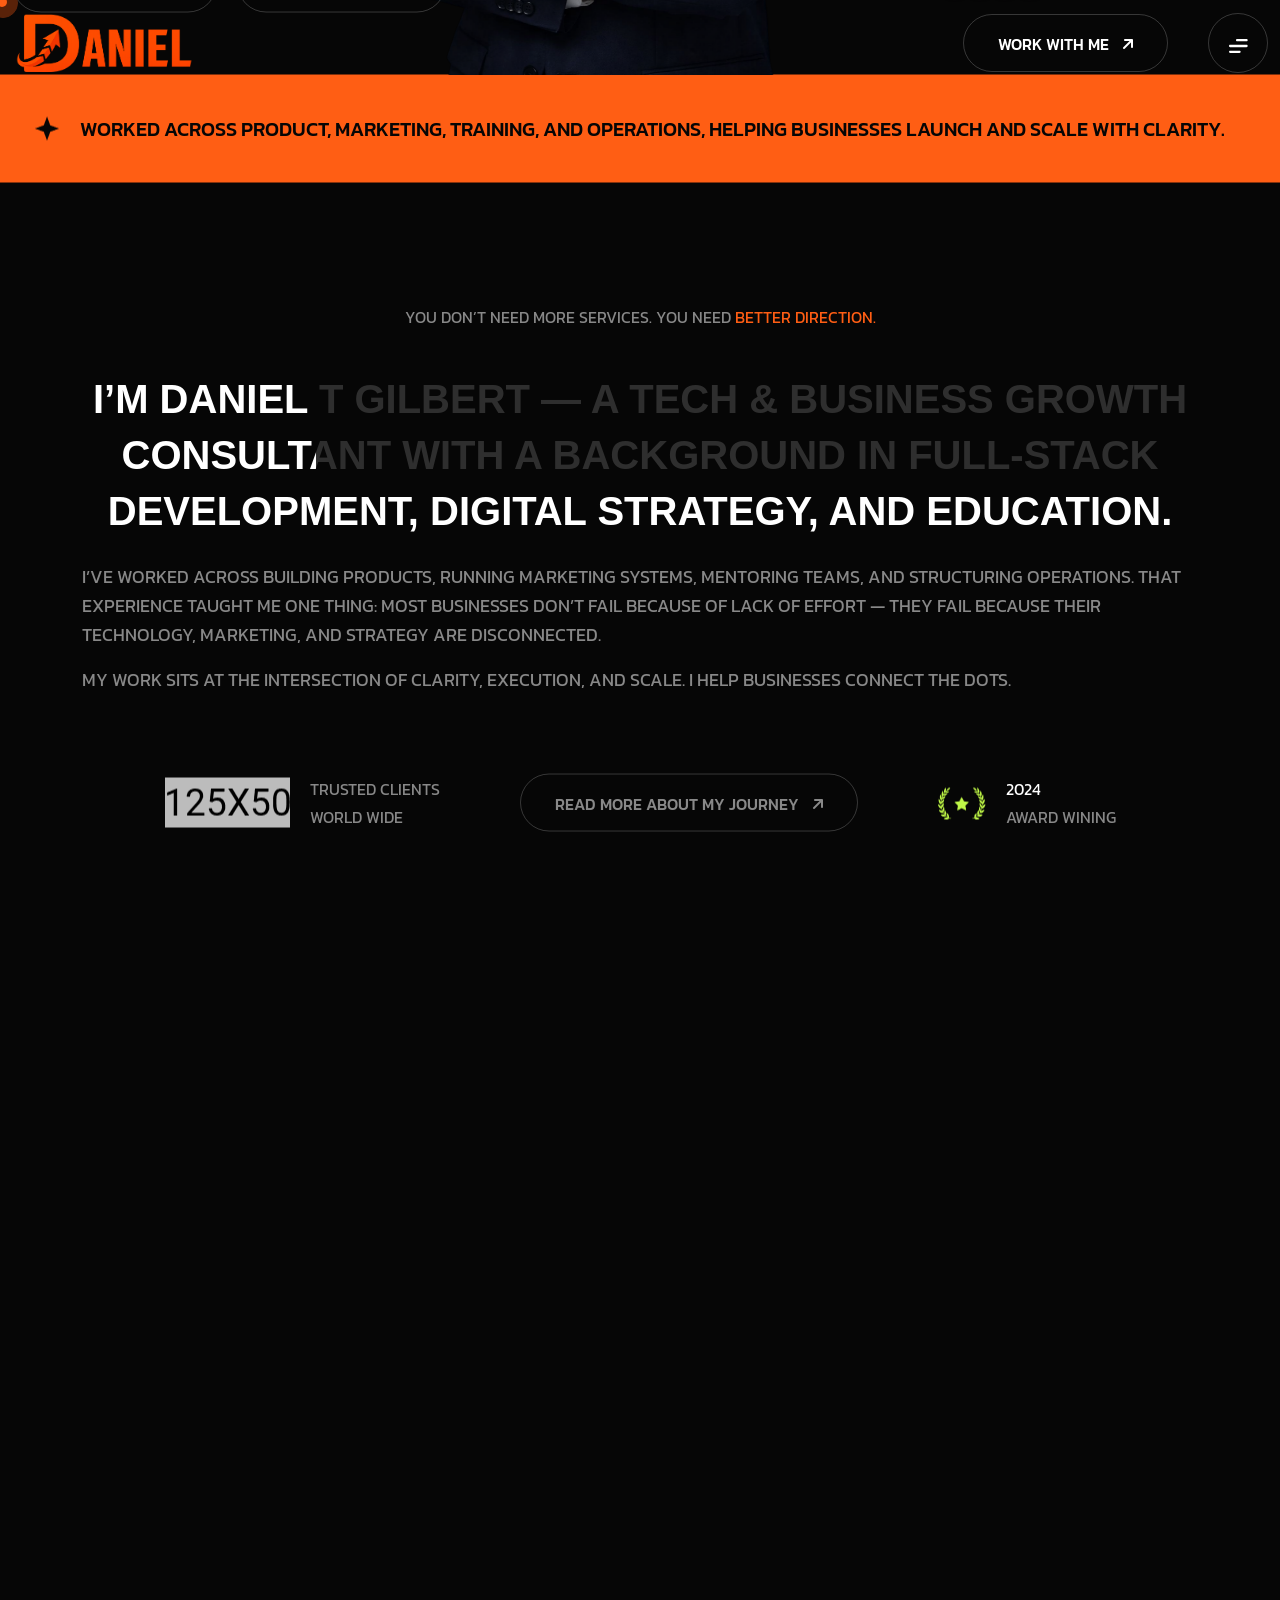
==== commit 405c6b3a: "new sections added" ====
--- a/index.html
+++ b/index.html
@@ -214,7 +214,7 @@
                                 <div class="hero-content">
                                     <h1 class="wow fadeInUp" data-wow-delay=".3s">
                                     <b style="background: linear-gradient(135deg, #f7921f, #ff6b35); -webkit-background-clip: text; -webkit-text-fill-color: transparent; background-clip: text;"> I’m</b> Daniel T Gilbert <br>
-                                        <strong style="background: linear-gradient(135deg, #f7921f, #ff6b35); -webkit-background-clip: text; -webkit-text-fill-color: transparent; background-clip: text;">Tech & Growth Consultant</strong><span>.</span>
+                                        <strong style="background: linear-gradient(135deg, #f7921f, #ff6b35); -webkit-background-clip: text; -webkit-text-fill-color: transparent; background-clip: text;">Tech & Business Growth Consultant</strong><span>.</span>
                                     </h1>
                                     <!-- <p class="wow fadeInUp" data-wow-delay=".4s" style="margin-top: 20px; margin-bottom: 30px; font-size: 18px; line-height: 1.6;">
                                         I help founders and growing businesses build strong products, create scalable systems, and drive meaningful digital growth.
@@ -274,116 +274,47 @@
             </div>
         </section>
 
-        <!-- About Section Start -->
-        <section class="about-section section-padding">
-            <div class="circle-shape">
-                <img src="assets/img/home-1/circle-shape.png" alt="img">
-            </div>
+        <!-- Build Impactful Section Start -->
+        <section class="build-impactful-section section-padding fix">
             <div class="container">
-                <div class="about-wrapper">
-                    <div class="row g-4">
-                        <div class="col-lg-6">
-                            <div class="about-left-items">
-                                 <div class="section-title mb-0 wow fadeInUp" data-wow-delay=".3s"> 
-                                    <div class="sec-sub">
-                                        about myself
-                                    </div>
-                                </div>
-                                <ul class="top-text wow fadeInUp" data-wow-delay=".5s">
-                                    <li>
-                                        <span>10+ years of</span> experience
-                                    </li>
-                                    <li>
-                                        <span>2.5K+ successfully</span> projects done
-                                    </li>
-                                </ul>
-                                <div class="row g-4 wow fadeInUp" data-wow-delay=".7s">
-                                    <div class="col-xl-4 col-lg-6 col-md-6 col-sm-6 col-6">
-                                        <div class="skill-counter pl-none">
-                                            <img src="assets/img/home-1/about/figma.png" alt="img">
-                                            <div class="content">
-                                                <h2>
-                                                    <span class="count">98</span>%
-                                                </h2>
-                                                <p>Figma </p>
-                                            </div>
-                                        </div>
-                                    </div>
-                                    <div class="col-xl-4 col-lg-6 col-md-6 col-sm-6 col-6">
-                                        <div class="skill-counter">
-                                            <img src="assets/img/home-1/about/ps.png" alt="img">
-                                            <div class="content">
-                                                <h2>
-                                                    <span class="count">90</span>%
-                                                </h2>
-                                                <p>Photoshop </p>
-                                            </div>
-                                        </div>
-                                    </div>
-                                    <div class="col-xl-4 col-lg-6 col-md-6 col-sm-6 col-6">
-                                        <div class="skill-counter">
-                                            <img src="assets/img/home-1/about/ai.png" alt="img">
-                                            <div class="content">
-                                                <h2>
-                                                    <span class="count">79</span>%
-                                                </h2>
-                                                <p>Illustrator </p>
-                                            </div>
-                                        </div>
-                                    </div>
-                                    <div class="col-xl-12 d-none d-xxl-block">
-                                        <div class="middle-line"></div>
-                                    </div>
-                                    <div class="col-xl-4 col-lg-6 col-md-6 col-sm-6 col-6">
-                                        <div class="skill-counter pl-none">
-                                            <img src="assets/img/home-1/about/sketch.png" alt="img">
-                                            <div class="content">
-                                                <h2>
-                                                    <span class="count">88</span>%
-                                                </h2>
-                                                <p>Sketch </p>
-                                            </div>
-                                        </div>
-                                    </div>
-                                     <div class="col-xl-4 col-lg-6 col-md-6 col-sm-6 col-6">
-                                        <div class="skill-counter">
-                                            <img src="assets/img/home-1/about/xd.png" alt="img">
-                                            <div class="content">
-                                                <h2>
-                                                    <span class="count">93</span>%
-                                                </h2>
-                                                <p>Adobe_Xd </p>
-                                            </div>
-                                        </div>
-                                    </div>
-                                </div>
-                                <h3 class="title"><span>My</span> Favorite Tools</h3>
-                                <div class="vec-shape">
-                                    <img src="assets/img/home-1/about/vec-shape.png" alt="img">
-                                </div>
-                            </div>
-                        </div>
-                        <div class="col-lg-6">
-                            <div class="about-content">
-                                <div class="section-title mb-4">
-                                    <h2 class="hero_title tv_hero_title hero_title_1">
-                                        A Professional Overview of <span>My</span> <span class="no-break"> Background</span> and Expertise
-                                    </h2>
-                                </div>
-                                <p class="wow fadeInUp" data-wow-delay=".3s">
-                                    A Senior UX & UI Designer based in Kuala Lumpur with over 5 years of experience, crafting user-centric fintech and web experiences. Blending product thinking with visual design.
-                                </p>
-                                <p class="mt-3 wow fadeInUp" data-wow-delay=".5s">
-                                   I bring both technical expertise and a collaborative mindset to every project. My work is driven by a commitment to deliver.
-                                </p>
-                                <div class="about-btn wow fadeInUp" data-wow-delay=".7s">
-                                    <a href="about.html" class="theme-btn">get to know me <i class="fa-solid fa-arrow-up-right"></i></a>
-                                    <a href="contact.html" class="theme-btn">download cv <i class="fa-solid fa-arrow-up-right"></i></a>
-                                </div>
-                            </div>
-                        </div>
-                    </div>
-                </div>
+                <div class="build-impactful-wrapper">
+                    <div class="build-text text-center">
+                    <p class="wow fadeInUp" data-wow-delay=".3s">You don’t need more services. You need <span>better direction.</span></p>
+                </div>
+                <div class="row">
+                    <div class="col-xl-12">
+                        <div class="build-content">
+                            <h2 class="text_invert-2 wow fadeInUp" data-wow-delay=".5s">
+                                I’m Daniel T Gilbert — a Tech & Business Growth Consultant with a background in full-stack development, digital strategy, and education.
+                            </h2>
+                            <p class="mt-4 wow fadeInUp" data-wow-delay=".7s" style="font-size: 18px; line-height: 1.6; color: var(--body-color);">
+                                I’ve worked across building products, running marketing systems, mentoring teams, and structuring operations. That experience taught me one thing: most businesses don’t fail because of lack of effort — they fail because their technology, marketing, and strategy are disconnected.
+                            </p>
+                            <p class="mt-3 wow fadeInUp" data-wow-delay=".9s" style="font-size: 18px; line-height: 1.6; color: var(--body-color);">
+                                My work sits at the intersection of clarity, execution, and scale. I help businesses connect the dots.
+                            </p>
+                            <div class="build-bottom-items wow fadeInUp" data-wow-delay=".9s">
+                                <div class="client-info">
+                                    <div class="client-image">
+                                        <img src="assets/img/home-1/pricing-client.png" alt="img">
+                                    </div>
+                                    <p>trusted clients 
+                                    <br>world wide</p>
+                                </div>
+                                <a href="about.html" class="theme-btn">Read more about my journey <i class="fa-solid fa-arrow-up-right"></i></a>
+                                <div class="award-info">
+                                    <div class="award-image">
+                                        <img src="assets/img/home-2/award-icon.png" alt="img">
+                                    </div>
+                                    <p><span>2024</span><br>
+                                    award wining</p>
+                                </div>
+                            </div>
+                        </div>
+                    </div>
+                </div>
+                </div>
+                
             </div>
         </section>
         
@@ -394,12 +325,12 @@
                 <div class="section-title-area">
                     <div class="section-title">
                         <div class="sec-sub">
-                            what i do?
-                        </div>
-                        <h2 class="hero_title tv_hero_title hero_title_1">Delivering Value <span>Through My Skills</span></h2>
+                            Expertise
+                        </div>
+                        <h2 class="hero_title tv_hero_title hero_title_1">What I <span>help with</span></h2>
                     </div>
                     <p class="wow fadeInUp" data-wow-delay=".3s">
-                        I offer a range of professional services <br> designed to meet your business needs <br> with precision and creativity
+                        Not as disconnected services — but as one integrated ecosystem built around your business goals.
                     </p>
                 </div>
                 <div class="choose-us-wrapper">
@@ -408,45 +339,45 @@
                             <ul class="choose-us-box-list">
                                 <li class="wow fadeInUp" data-wow-delay=".3s">
                                     <div class="content">
-                                        <h2><a href="service-details.html">Moblie App Design</a></h2>
+                                        <h2><a href="service.html">Strategy & Consulting</a></h2>
                                         <p>
-                                            I offer a range of professional services designed to meet your business needs with precision and creativity
+                                            Business clarity, product direction, digital roadmaps, positioning, and growth planning.
                                         </p>
                                     </div>
-                                    <a href="service-details.html" class="arrow-icon">
+                                    <a href="form.html" class="arrow-icon">
                                         <i class="fa-solid fa-arrow-up-right"></i>
                                     </a>
                                 </li>
                                 <li class="wow fadeInUp" data-wow-delay=".5s">
                                     <div class="content">
-                                        <h2><a href="service-details.html">ux/ui Design</a></h2>
+                                        <h2><a href="service.html">Tech & Product</a></h2>
                                         <p>
-                                            I offer a range of professional services designed to meet your business needs with precision and creativity
+                                            Web platforms, systems architecture, product thinking, and development aligned with business goals.
                                         </p>
                                     </div>
-                                    <a href="service-details.html" class="arrow-icon">
+                                    <a href="form.html" class="arrow-icon">
                                         <i class="fa-solid fa-arrow-up-right"></i>
                                     </a>
                                 </li>
                                 <li class="wow fadeInUp" data-wow-delay=".7s">
                                     <div class="content">
-                                        <h2><a href="service-details.html">Web Design</a></h2>
+                                        <h2><a href="service.html">Growth & Marketing</a></h2>
                                         <p>
-                                            I offer a range of professional services designed to meet your business needs with precision and creativity
+                                            Funnels, digital campaigns, performance marketing, content strategy, and conversion optimization.
                                         </p>
                                     </div>
-                                    <a href="service-details.html" class="arrow-icon">
+                                    <a href="form.html" class="arrow-icon">
                                         <i class="fa-solid fa-arrow-up-right"></i>
                                     </a>
                                 </li>
                                 <li class="wow fadeInUp" data-wow-delay=".3s">
                                     <div class="content">
-                                        <h2><a href="service-details.html">Visual Design</a></h2>
+                                        <h2><a href="service.html">Systems & Operations</a></h2>
                                         <p>
-                                            I offer a range of professional services designed to meet your business needs with precision and creativity
+                                            Internal workflows, automation, team structure, process building, and scalable operations.
                                         </p>
                                     </div>
-                                    <a href="service-details.html" class="arrow-icon">
+                                    <a href="form.html" class="arrow-icon">
                                         <i class="fa-solid fa-arrow-up-right"></i>
                                     </a>
                                 </li>
@@ -871,499 +802,6 @@
             </div>
             
         </section>
-       
-
-        <!-- Project Section Start -->
-        <section class="project-section tp-project-5-2-area fix section-padding">
-            <div class="container">
-                <div class="section-title tp-project-5-2-title">
-                    <div class="sec-sub">
-                        my featured projects
-                    </div>
-                    <h2 class="">works</h2>
-                </div>
-                <div class="design-choose-item-wrap">
-                    <div class="row">
-                        <div class="col-xl-6 col-lg-6 col-md-6">
-                            <div class="project-box-items design-choose-item-1">
-                                <div class="thumb">
-                                    <img src="assets/img/home-1/project/project-01.jpg" alt="img">
-                                    <div class="content">
-                                        <p>App / Development </p>
-                                        <h3><a href="project-details.html">Online Learning Platform</a></h3>
-                                    </div>
-                                    <a href="project-details.html" class="circle-icon">
-                                        <i class="fa-solid fa-arrow-up-right"></i>
-                                    </a>
-                                </div>
-                            </div>
-                        </div>
-                        <div class="col-xl-6 col-lg-6 col-md-6">
-                            <div class="project-box-items design-choose-item-2">
-                                <div class="thumb">
-                                    <img src="assets/img/home-1/project/project-02.jpg" alt="img">
-                                    <div class="content">
-                                        <p>App / Development </p>
-                                        <h3><a href="project-details.html">Online Learning Platform</a></h3>
-                                    </div>
-                                    <a href="project-details.html" class="circle-icon">
-                                        <i class="fa-solid fa-arrow-up-right"></i>
-                                    </a>
-                                </div>
-                            </div>
-                        </div>
-                    </div>
-                </div>
-                <div class="row">
-                    <div class="col-xl-12">
-                        <div class="project-box-items top_view">
-                            <div class="thumb fix">
-                                <img src="assets/img/home-1/project/project-03.jpg" alt="img">
-                                <div class="content">
-                                    <p>App / Development </p>
-                                    <h3><a href="project-details.html">Online Learning Platform</a></h3>
-                                </div>
-                                <a href="project-details.html" class="circle-icon">
-                                    <i class="fa-solid fa-arrow-up-right"></i>
-                                </a>
-                            </div>
-                        </div>
-                    </div>
-                </div>
-                <div class="design-choose-item-wrap">
-                    <div class="row">
-                        <div class="col-xl-6 col-lg-6 col-md-6">
-                            <div class="project-box-items design-choose-item-1">
-                                <div class="thumb">
-                                    <img src="assets/img/home-1/project/project-04.jpg" alt="img">
-                                    <div class="content">
-                                        <p>App / Development </p>
-                                        <h3><a href="project-details.html">Online Learning Platform</a></h3>
-                                    </div>
-                                    <a href="project-details.html" class="circle-icon">
-                                        <i class="fa-solid fa-arrow-up-right"></i>
-                                    </a>
-                                </div>
-                            </div>
-                        </div>
-                        <div class="col-xl-6 col-lg-6 col-md-6">
-                            <div class="project-box-items design-choose-item-2">
-                                <div class="thumb">
-                                    <img src="assets/img/home-1/project/project-05.jpg" alt="img">
-                                    <div class="content">
-                                        <p>App / Development </p>
-                                        <h3><a href="project-details.html">Online Learning Platform</a></h3>
-                                    </div>
-                                    <a href="project-details.html" class="circle-icon">
-                                        <i class="fa-solid fa-arrow-up-right"></i>
-                                    </a>
-                                </div>
-                            </div>
-                        </div>
-                    </div>
-                </div>
-                <div class="project-btn-all wow fadeInUp" data-wow-delay=".3s">
-                    <a href="project.html" class="theme-btn">view all works <i class="fa-solid fa-arrow-up-right"></i></a>
-                    <a href="contact.html" class="theme-btn">contact with me  <i class="fa-solid fa-arrow-up-right"></i></a>
-                </div>
-            </div>
-        </section>
-
-        <!-- Award Winning Section Start -->
-        <section class="award-section section-padding fix section-bg approach-area">
-            <div class="container">
-                <div class="award-wrapper">
-                    <div class="row g-4 align-items-center">
-                        <div class="col-lg-6">
-                             <div class="section-title">
-                                <div class="sec-sub">
-                                    award winning
-                                </div>
-                                <h2 class="hero_title tv_hero_title hero_title_1">previous Work <span>& Achievements</span></h2>
-                            </div>
-                            <div class="award-content approach-wrapper-box fix">
-                                <div class="award-list-items approach-box">
-                                    <p>2010</p>
-                                    <span>Recognized for outstanding creativity</span>
-                                </div>
-                                <div class="award-list-items approach-box">
-                                    <p>2015</p>
-                                    <span>Celebrated for business innovation</span>
-                                </div>
-                                <div class="award-list-items approach-box">
-                                    <p>2020</p>
-                                    <span>Honored for customer-centric excellence</span>
-                                </div>
-                                <div class="award-list-items approach-box">
-                                    <p>2026</p>
-                                    <span>Creative solutions with lasting impact</span>
-                                </div>
-                            </div>
-                        </div>
-                        <div class="col-lg-6 text-end wow fadeInUp" data-wow-delay=".5s">
-                            <div class="award-image text-end">
-                                <img src="assets/img/home-1/award.png" alt="img">
-                            </div>
-                        </div>
-                    </div>
-                </div>
-            </div>
-        </section>
-
-        <!-- Pricing Section Start -->
-        <section class="pricing-section section-padding fix">
-            <div class="container">
-                <div class="row g-4 align-items-center">
-                    <div class="col-xl-4 col-lg-6 col-md-6 order-2 order-xl-1 wow fadeInUp" data-wow-delay=".3s">
-                        <div class="pricing-box-items active">
-                            <div class="pricing-header">
-                                <h2>$2500</h2>
-                                <p>monthly</p>
-                            </div>
-                            <a href="pricing.html" class="circle-icon">
-                                <i class="fa-solid fa-arrow-up-right"></i>
-                            </a>
-                            <ul>
-                                <li>
-                                    <i class="fa-solid fa-circle-arrow-right"></i>
-                                    UI UX Design
-                                </li>
-                                <li>
-                                    <i class="fa-solid fa-circle-arrow-right"></i>
-                                    Design Customization
-                                </li>
-                                <li>
-                                    <i class="fa-solid fa-circle-arrow-right"></i>
-                                    Design with Figma
-                                </li>
-                                <li>
-                                    <i class="fa-solid fa-circle-arrow-right"></i>
-                                    Multipage Design
-                                </li>
-                                <li>
-                                    <i class="fa-solid fa-circle-arrow-right"></i>
-                                    Support 6 months
-                                </li>
-                            </ul>
-                            <h2>
-                                Standard Plan
-                            </h2>
-                        </div>
-                    </div>
-                    <div class="col-xl-4 col-lg-6 col-md-6 order-2 order-xl-1 wow fadeInUp" data-wow-delay=".5s">
-                        <div class="pricing-box-items style-2">
-                            <div class="pricing-header">
-                                <div class="pricing-top">
-                                    <h2>$3500</h2>
-                                    <p>yearly</p>
-                                </div>
-                                <span>popular plan</span>
-                            </div>
-                            <a href="pricing.html" class="circle-icon">
-                                <i class="fa-solid fa-arrow-up-right"></i>
-                            </a>
-                            <ul>
-                                <li>
-                                    <i class="fa-solid fa-circle-arrow-right"></i>
-                                    UI UX Design
-                                </li>
-                                <li>
-                                    <i class="fa-solid fa-circle-arrow-right"></i>
-                                    Design Customization
-                                </li>
-                                <li>
-                                    <i class="fa-solid fa-circle-arrow-right"></i>
-                                    Design with Figma
-                                </li>
-                                <li>
-                                    <i class="fa-solid fa-circle-arrow-right"></i>
-                                    Multipage Design
-                                </li>
-                                <li>
-                                    <i class="fa-solid fa-circle-arrow-right"></i>
-                                    Support 6 months
-                                </li>
-                            </ul>
-                            <h2>
-                                premium Plan
-                            </h2>
-                        </div>
-                    </div>
-                    <div class="col-xl-4 col-lg-6 col-md-6 order-1 order-xl-2">
-                        <div class="pricing-content">
-                            <div class="section-title">
-                                <div class="sec-sub">
-                                    pricing plan
-                                </div>
-                                <h2 class="hero_title tv_hero_title hero_title_1">best pricing plan <span>for</span><span class="no-break">your next project</span></h2>
-                            </div>
-                            <div class="shape-1">
-                                <img src="assets/img/home-1/pricing-shape.png" alt="img">
-                            </div>
-                            <div class="client-info">
-                                <div class="client-image">
-                                    <img src="assets/img/home-1/pricing-client.png" alt="img">
-                                </div>
-                                <p>trusted clients <br>
-                                world wide</p>
-                            </div>
-                        </div>
-                    </div>
-                </div>
-            </div>
-        </section>
-
-        <!-- Testimonial Section Start -->
-        <section class="testimonial-section fix section-padding pt-0">
-            <div class="container">
-                <div class="testimonial-wrapper">
-                     <div class="array-button">
-                        <button class="array-prev"><i class="fa-solid fa-arrow-up-left"></i></button>
-                        <button class="array-next"><i class="fa-solid fa-arrow-down-right"></i></button>
-                    </div>
-                    <!-- Pagination -->
-                    <div class="swiper-pagination"></div>
-                    <div class="swiper testimonial-slider">
-                        <div class="swiper-wrapper">
-                            <div class="swiper-slide">
-                                <div class="testimonial-box-items">
-                                    <div class="thumb">
-                                        <img src="assets/img/home-1/testimonial-image.jpg" alt="img">
-                                        <div class="info-title">
-                                            <h3>Shikhon Islam</h3>
-                                            <span>founder & CEO</span>
-                                        </div>
-                                    </div>
-                                    <div class="content">
-                                        <div class="quote-icon">
-                                            <img src="assets/img/home-1/quote-icon.png" alt="img">
-                                        </div>
-                                        <p>
-                                            Pixelr Creative Agency did an amazing job on our project. Their team is highly professional, creative, and always delivers on time. I’m really impressed with the quality of their design work. and the results were beyond expectations. They truly understand client needs and bring fresh modern ideas to the table.
-                                        </p>
-                                        <div class="clutech-image">
-                                            <img src="assets/img/home-1/clutech.png" alt="img">
-                                        </div>
-                                    </div>
-                                </div>
-                            </div>
-                            <div class="swiper-slide">
-                                <div class="testimonial-box-items">
-                                    <div class="thumb">
-                                        <img src="assets/img/home-1/testimonial-image-2.jpg" alt="img">
-                                        <div class="info-title">
-                                            <h3>Caroline caldwell</h3>
-                                            <span>founder & CEO</span>
-                                        </div>
-                                    </div>
-                                    <div class="content">
-                                        <div class="quote-icon">
-                                            <img src="assets/img/home-1/quote-icon.png" alt="img">
-                                        </div>
-                                        <p>
-                                            Pixelr Creative Agency did an amazing job on our project. Their team is highly professional, creative, and always delivers on time. I’m really impressed with the quality of their design work. and the results were beyond expectations. They truly understand client needs and bring fresh modern ideas to the table.
-                                        </p>
-                                        <div class="clutech-image">
-                                            <img src="assets/img/home-1/clutech.png" alt="img">
-                                        </div>
-                                    </div>
-                                </div>
-                            </div>
-                            <div class="swiper-slide">
-                                <div class="testimonial-box-items">
-                                    <div class="thumb">
-                                        <img src="assets/img/home-1/testimonial-image.jpg" alt="img">
-                                        <div class="info-title">
-                                            <h3>Caroline caldwell</h3>
-                                            <span>founder & CEO</span>
-                                        </div>
-                                    </div>
-                                    <div class="content">
-                                        <div class="quote-icon">
-                                            <img src="assets/img/home-1/quote-icon.png" alt="img">
-                                        </div>
-                                        <p>
-                                            Pixelr Creative Agency did an amazing job on our project. Their team is highly professional, creative, and always delivers on time. I’m really impressed with the quality of their design work. and the results were beyond expectations. They truly understand client needs and bring fresh modern ideas to the table.
-                                        </p>
-                                        <div class="clutech-image">
-                                            <img src="assets/img/home-1/clutech.png" alt="img">
-                                        </div>
-                                    </div>
-                                </div>
-                            </div>
-                        </div>
-                    </div>
-                </div>
-            </div>
-        </section>
-
-        <!-- Video Section Start -->
-        <div class="video-section fix">
-            <div class="video-wrapper">
-                <div class="video-thumb fix">
-                    <img data-speed=".8" src="assets/img/home-1/video-image.jpg" alt="">
-                     <div class="video">
-                        <a href="https://www.youtube.com/watch?v=R0mku_PtK1E" class="ripple video-btn video-popup">
-                        <i class="fas fa-play"></i>
-                        </a>
-                    </div>
-                </div>
-            </div>
-        </div>
-
-        <!-- News Section Start -->
-        <section class="news-section section-padding fix">
-            <div class="container">
-                <div class="section-title-area">
-                    <div class="section-title">
-                        <div class="sec-sub">
-                            news & blog
-                        </div>
-                        <h2 class="hero_title tv_hero_title hero_title_1">latest news <span> & article</span></h2>
-                    </div>
-                   <a href="news-grid.html" class="theme-btn">view all news <i class="fa-solid fa-arrow-up-right"></i></a>
-                </div>
-                <div class="tp-service-pin">
-                    <div class="row">
-                        <div class="col-xl-12">
-                            <div class="news-main-box-items tp-service-panel">
-                                <div class="news-content">
-                                    <h3><a class="tp_text_invert" href="news-details.html">Unlocking the future of business how smart innovation <br>
-                                    creates lasting impact</a></h3>
-                                    <ul>
-                                        <li>
-                                            <div class="client-info">
-                                                <div class="client-image">
-                                                    <img src="assets/img/home-1/news/client-01.png" alt="img">
-                                                </div>
-                                                <div class="client-content">
-                                                    <p class="name">Pixelone</p>
-                                                    <p>Composed by</p>
-                                                </div>
-                                            </div>
-                                        </li>
-                                        <li>
-                                            <span>web design</span>
-                                            <span class="color-2">Aug 27, 2026</span>
-                                        </li>
-                                    </ul>
-                                </div>
-                                <div class="news-image">
-                                    <img src="assets/img/home-1/news/news-01.jpg" alt="img">
-                                </div>
-                            </div>
-                        </div>
-                        <div class="col-xl-12">
-                            <div class="news-main-box-items tp-service-panel">
-                                <div class="news-content">
-                                    <h3><a class="tp_text_invert" href="news-details.html">Unlocking the future of business how smart innovation <br>
-                                    creates lasting impact</a></h3>
-                                    <ul>
-                                        <li>
-                                            <div class="client-info">
-                                                <div class="client-image">
-                                                    <img src="assets/img/home-1/news/client-01.png" alt="img">
-                                                </div>
-                                                <div class="client-content">
-                                                    <p class="name">Pixelone</p>
-                                                    <p>Composed by</p>
-                                                </div>
-                                            </div>
-                                        </li>
-                                        <li>
-                                            <span>Marketing</span>
-                                            <span class="color-2">Aug 27, 2026</span>
-                                        </li>
-                                    </ul>
-                                </div>
-                                <div class="news-image">
-                                    <img src="assets/img/home-1/news/news-02.jpg" alt="img">
-                                </div>
-                            </div>
-                        </div>
-                        <div class="col-xl-12">
-                            <div class="news-main-box-items tp-service-panel">
-                                <div class="news-content">
-                                    <h3><a class="tp_text_invert" href="news-details.html">Unlocking the future of business how smart innovation <br>
-                                    creates lasting impact</a></h3>
-                                    <ul>
-                                        <li>
-                                            <div class="client-info">
-                                                <div class="client-image">
-                                                    <img src="assets/img/home-1/news/client-01.png" alt="img">
-                                                </div>
-                                                <div class="client-content">
-                                                    <p class="name">Pixelone</p>
-                                                    <p>Composed by</p>
-                                                </div>
-                                            </div>
-                                        </li>
-                                        <li>
-                                            <span>ux/ui design</span>
-                                            <span class="color-2">Aug 27, 2026</span>
-                                        </li>
-                                    </ul>
-                                </div>
-                                <div class="news-image">
-                                    <img src="assets/img/home-1/news/news-03.jpg" alt="img">
-                                </div>
-                            </div>
-                        </div>
-                    </div>
-                </div>
-            </div>
-        </section>
-
-        <!-- Brand Section Start -->
-        <div class="brand-section section-padding">
-            <div class="container">
-                <div class="brand-text">
-                    <p>worldwide <b>valuable clients</b></p>
-                </div>
-                <div class="row g-3 g-xl-5">
-                    <div class="col-xl-3 col-lg-4 col-md-6 col-sm-6">
-                        <div class="brand-box">
-                            <img src="assets/img/home-1/brand/brand-1.png" alt="img">
-                        </div>
-                    </div>
-                    <div class="col-xl-3 col-lg-4 col-md-6 col-sm-6">
-                        <div class="brand-box">
-                            <img src="assets/img/home-1/brand/brand-2.png" alt="img">
-                        </div>
-                    </div>
-                    <div class="col-xl-3 col-lg-4 col-md-6 col-sm-6">
-                        <div class="brand-box">
-                            <img src="assets/img/home-1/brand/brand-3.png" alt="img">
-                        </div>
-                    </div>
-                    <div class="col-xl-3 col-lg-4 col-md-6 col-sm-6">
-                        <div class="brand-box">
-                            <img src="assets/img/home-1/brand/brand-4.png" alt="img">
-                        </div>
-                    </div>
-                     <div class="col-xl-3 col-lg-4 col-md-6 col-sm-6">
-                        <div class="brand-box">
-                            <img src="assets/img/home-1/brand/brand-5.png" alt="img">
-                        </div>
-                    </div>
-                     <div class="col-xl-3 col-lg-4 col-md-6 col-sm-6">
-                        <div class="brand-box">
-                            <img src="assets/img/home-1/brand/brand-6.png" alt="img">
-                        </div>
-                    </div>
-                     <div class="col-xl-3 col-lg-4 col-md-6 col-sm-6">
-                        <div class="brand-box">
-                            <img src="assets/img/home-1/brand/brand-7.png" alt="img">
-                        </div>
-                    </div>
-                     <div class="col-xl-3 col-lg-4 col-md-6 col-sm-6">
-                        <div class="brand-box">
-                            <img src="assets/img/home-1/brand/brand-8.png" alt="img">
-                        </div>
-                    </div>
-                </div>
-            </div>
-        </div>
 
         <!-- Cta Section Start -->
         <section class="cta-section section-padding fix pt-0">
@@ -1389,7 +827,7 @@
                 <div class="col-xl-12">
                     <div class="cta-text-items text-center">
                         <div class="icon">
-                            <img src="assets/img/home-1/cta/cta-icon.svg" alt="img">
+                            <img src="assets/img/logo/danieltgilbert-logo-png.png" alt="img">
                         </div>
                         <h2 class="text_invert-2">have a PROJECT in mind?</h2>
                         <h3 class="footer-big-text wt-about-title2"><a href="contact.html">let’s talk</a></h3>
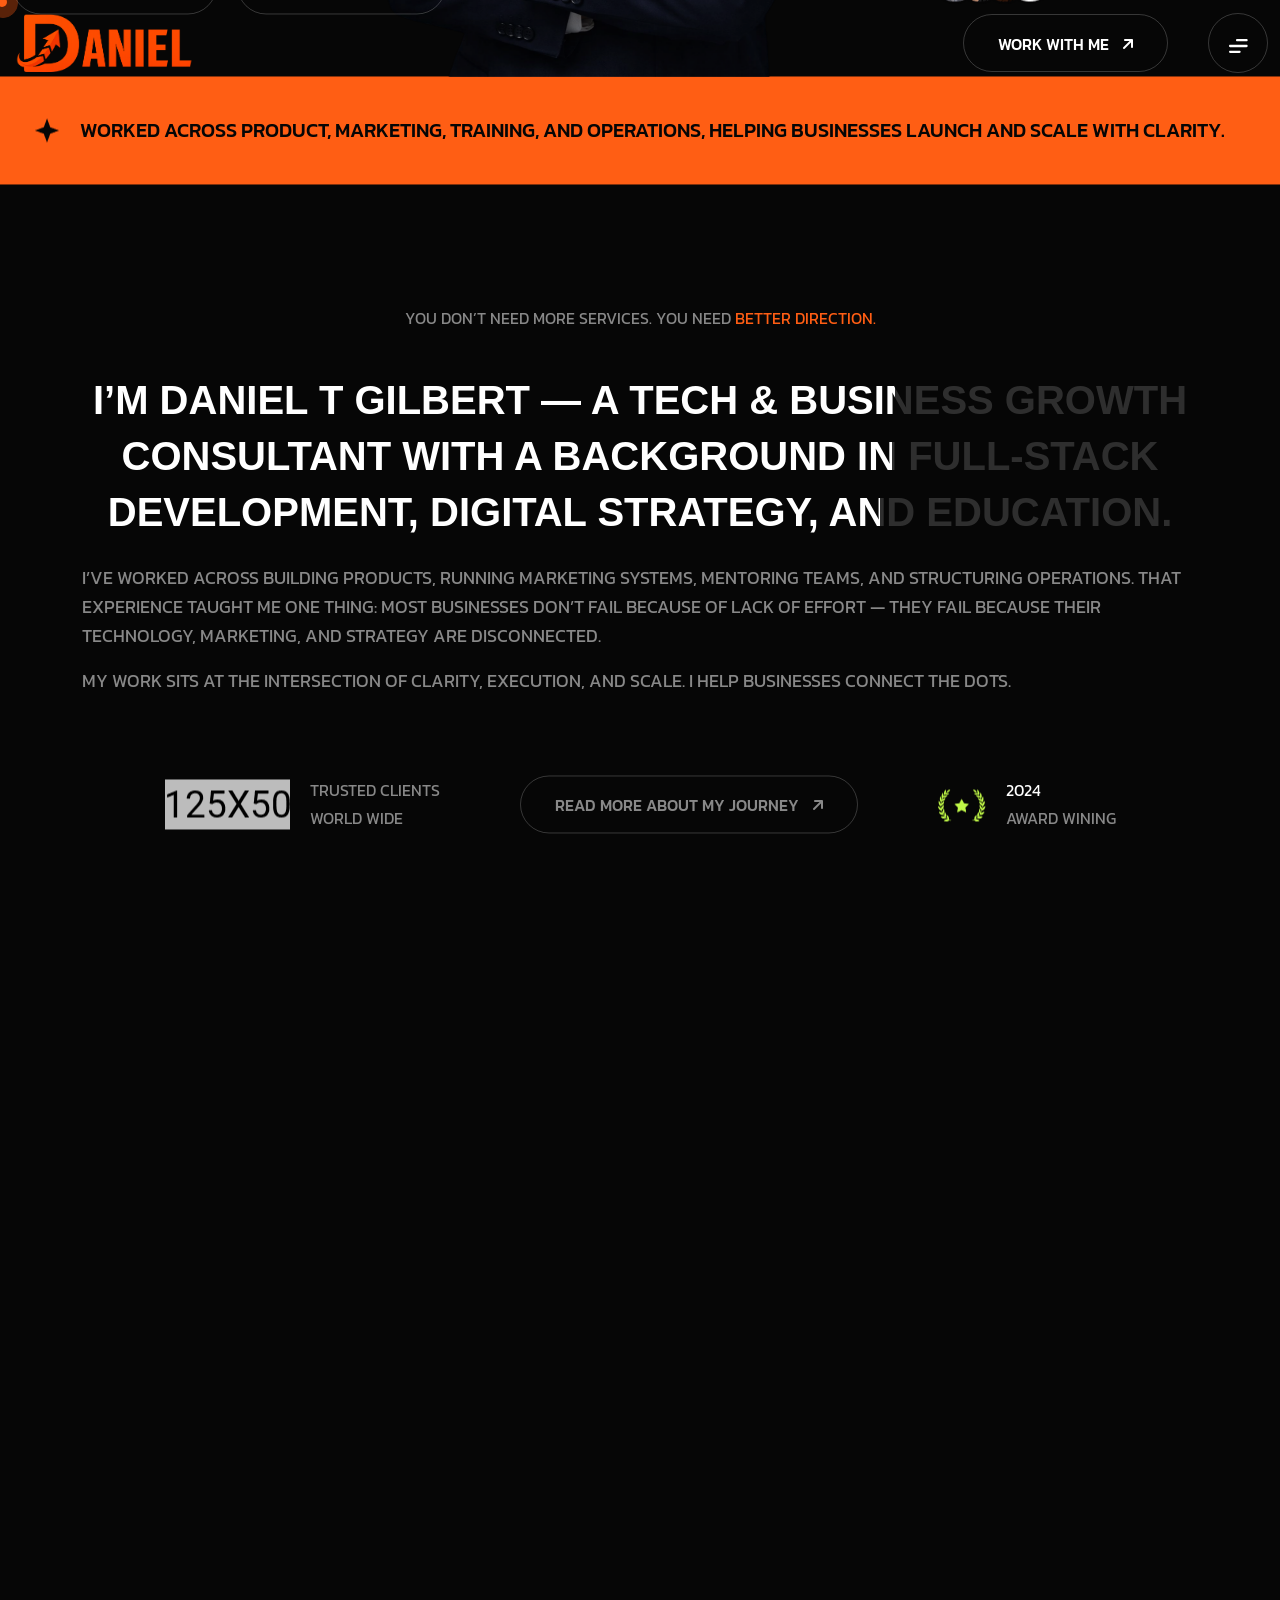
==== commit eedcc554: "work section deleted" ====
--- a/index.html
+++ b/index.html
@@ -391,417 +391,7 @@
                     </div>
                 </div>
             </div>
-        </section>
-
-        <!-- Work Experience Section Start -->
-        <section class="work-experience-section-1 fix section-padding pb-0">
-            <div class="line-shape">
-                <img src="assets/img/home-1/work-experience/line-shape.png" alt="img">
-            </div>
-            <div class="container">
-                <div class="section-title text-center">
-                    <div class="before-none sec-sub">
-                       Work Experience
-                    </div>
-                    <h2 class="hero_title tv_hero_title hero_title_1">
-                        A proven UI/UX Designer <span>with over 8 <br> years </span>of expertise
-                    </h2>
-                </div>
-                <div class="feature-work-experience-wrap fix">
-
-                    <!-- Preview Slider -->
-                    <div class="feature-work-experience-preview">
-                        <div class="feature-work-experience-preview-slider fw_preview_slider_active">
-                        <div class="swiper-wrapper">
-                            <div class="swiper-slide">
-                                <div class="feature-work-experience-preview-slider-item wa-fix wa-img-cover">
-                                    <img src="assets/img/home-1/work-experience/c1.png" alt="img">
-                                </div>
-                            </div>
-                            <div class="swiper-slide">
-                                <div class="feature-work-experience-preview-slider-item wa-fix wa-img-cover">
-                                    <img src="assets/img/home-1/work-experience/c2.png" alt="img">
-                                </div>
-                            </div>
-                            <div class="swiper-slide">
-                                <div class="feature-work-experience-preview-slider-item wa-fix wa-img-cover">
-                                    <img src="assets/img/home-1/work-experience/c3.png" alt="img">
-                                </div>
-                            </div>
-                            <div class="swiper-slide">
-                                <div class="feature-work-experience-preview-slider-item wa-fix wa-img-cover">
-                                    <img src="assets/img/home-1/work-experience/c4.png" alt="img">
-                                </div>
-                            </div>
-                            <div class="swiper-slide">
-                                <div class="feature-work-experience-preview-slider-item wa-fix wa-img-cover">
-                                    <img src="assets/img/home-1/work-experience/c5.png" alt="img">
-                                </div>
-                            </div>
-                            <div class="swiper-slide">
-                                <div class="feature-work-experience-preview-slider-item wa-fix wa-img-cover">
-                                    <img src="assets/img/home-1/work-experience/c6.png" alt="img">
-                                </div>
-                            </div>
-                            <div class="swiper-slide">
-                                <div class="feature-work-experience-preview-slider-item wa-fix wa-img-cover">
-                                    <img src="assets/img/home-1/work-experience/c7.png" alt="img">
-                                </div>
-                            </div>
-                            <div class="swiper-slide">
-                                <div class="feature-work-experience-preview-slider-item wa-fix wa-img-cover">
-                                    <img src="assets/img/home-1/work-experience/c2.png" alt="img">
-                                </div>
-                            </div>
-                            <div class="swiper-slide">
-                                <div class="feature-work-experience-preview-slider-item wa-fix wa-img-cover">
-                                <img src="assets/img/home-1/work-experience/c3.png" alt="img">
-                                </div>
-                            </div>
-                            <div class="swiper-slide">
-                                <div class="feature-work-experience-preview-slider-item wa-fix wa-img-cover">
-                                <img src="assets/img/home-1/work-experience/c4.png" alt="img">
-                                </div>
-                            </div>
-                            <div class="swiper-slide">
-                                <div class="feature-work-experience-preview-slider-item wa-fix wa-img-cover">
-                                <img src="assets/img/home-1/work-experience/c1.png" alt="img">
-                                </div>
-                            </div>
-                            <div class="swiper-slide">
-                                <div class="feature-work-experience-preview-slider-item wa-fix wa-img-cover">
-                                    <img src="assets/img/home-1/work-experience/c6.png" alt="img">
-                                </div>
-                            </div>
-                            <div class="swiper-slide">
-                                <div class="feature-work-experience-preview-slider-item wa-fix wa-img-cover">
-                                    <img src="assets/img/home-1/work-experience/c7.png" alt="img">
-                                </div>
-                            </div>
-                        </div>
-                        </div>
-                    </div>
-                    <!-- Main Slider -->
-                    <div class="feature-work-experience-main-slider fw_main_slider_active wa-fix">
-                        <div class="swiper-wrapper">
-                            <div class="swiper-slide">
-                                <div class="feature-work-experience-main-slider-single">
-                                    <div class="client-info-items">
-                                        <div class="client-img">
-                                            <img src="assets/img/home-1/work-experience/info-1.png" alt="img">
-                                        </div>
-                                        <div class="info-content">
-                                            <h3>ABC Tech Ltd</h3>
-                                            <span>Jan 2022 – Present</span>
-                                        </div>
-                                    </div>
-                                    <div class="info-item">
-                                        <h4>UI/UX Designer</h4>
-                                        <div class="text-cont">
-                                            <p class="mb-4">
-                                                Designed 20+ mobile and web app interfaces using Figma & Adobe XD.
-                                            </p>
-                                            <p>
-                                                Increased client conversion rates by up to 40% with improved design systems.
-                                            </p>
-                                        </div>
-                                    </div>
-                                </div>
-                            </div>
-                             <div class="swiper-slide">
-                                <div class="feature-work-experience-main-slider-single">
-                                    <div class="client-info-items">
-                                        <div class="client-img">
-                                            <img src="assets/img/home-1/work-experience/info-2.png" alt="img">
-                                        </div>
-                                        <div class="info-content">
-                                            <h3>ABC2 Tech Ltd</h3>
-                                            <span>Jan 2022 – Present</span>
-                                        </div>
-                                    </div>
-                                    <div class="info-item">
-                                        <h4>UI/UX Designer</h4>
-                                        <div class="text-cont">
-                                            <p class="mb-4">
-                                                Designed 20+ mobile and web app interfaces using Figma & Adobe XD.
-                                            </p>
-                                            <p>
-                                                Increased client conversion rates by up to 40% with improved design systems.
-                                            </p>
-                                        </div>
-                                    </div>
-                                </div>
-                            </div>
-                             <div class="swiper-slide">
-                                <div class="feature-work-experience-main-slider-single">
-                                    <div class="client-info-items">
-                                        <div class="client-img">
-                                            <img src="assets/img/home-1/work-experience/info-3.png" alt="img">
-                                        </div>
-                                        <div class="info-content">
-                                            <h3>ABC3 Tech Ltd</h3>
-                                            <span>Jan 2022 – Present</span>
-                                        </div>
-                                    </div>
-                                    <div class="info-item">
-                                        <h4>UI/UX Designer</h4>
-                                        <div class="text-cont">
-                                            <p class="mb-4">
-                                                Designed 20+ mobile and web app interfaces using Figma & Adobe XD.
-                                            </p>
-                                            <p>
-                                                Increased client conversion rates by up to 40% with improved design systems.
-                                            </p>
-                                        </div>
-                                    </div>
-                                </div>
-                            </div>
-                             <div class="swiper-slide">
-                                <div class="feature-work-experience-main-slider-single">
-                                    <div class="client-info-items">
-                                        <div class="client-img">
-                                            <img src="assets/img/home-1/work-experience/info-4.png" alt="img">
-                                        </div>
-                                        <div class="info-content">
-                                            <h3>ABC4 Tech Ltd</h3>
-                                            <span>Jan 2022 – Present</span>
-                                        </div>
-                                    </div>
-                                    <div class="info-item">
-                                        <h4>UI/UX Designer</h4>
-                                        <div class="text-cont">
-                                            <p class="mb-4">
-                                                Designed 20+ mobile and web app interfaces using Figma & Adobe XD.
-                                            </p>
-                                            <p>
-                                                Increased client conversion rates by up to 40% with improved design systems.
-                                            </p>
-                                        </div>
-                                    </div>
-                                </div>
-                            </div>
-                            <div class="swiper-slide">
-                                <div class="feature-work-experience-main-slider-single">
-                                    <div class="client-info-items">
-                                        <div class="client-img">
-                                            <img src="assets/img/home-1/work-experience/info-5.png" alt="img">
-                                        </div>
-                                        <div class="info-content">
-                                            <h4>ABC49 Tech Ltd</h4>
-                                            <span>Jan 2022 – Present</span>
-                                        </div>
-                                    </div>
-                                    <div class="info-item">
-                                        <h4>UI/UX Designer</h4>
-                                        <div class="text-cont">
-                                            <p class="mb-4">
-                                                Designed 20+ mobile and web app interfaces using Figma & Adobe XD.
-                                            </p>
-                                            <p>
-                                                Increased client conversion rates by up to 40% with improved design systems.
-                                            </p>
-                                        </div>
-                                    </div>
-                                </div>
-                            </div>
-                            <div class="swiper-slide">
-                                <div class="feature-work-experience-main-slider-single">
-                                    <div class="client-info-items">
-                                        <div class="client-img">
-                                            <img src="assets/img/home-1/work-experience/info-6.png" alt="img">
-                                        </div>
-                                        <div class="info-content">
-                                            <h3>ABC48 Tech Ltd</h3>
-                                            <span>Jan 2022 – Present</span>
-                                        </div>
-                                    </div>
-                                    <div class="info-item">
-                                        <h4>UI/UX Designer</h4>
-                                        <div class="text-cont">
-                                            <p class="mb-4">
-                                                Designed 20+ mobile and web app interfaces using Figma & Adobe XD.
-                                            </p>
-                                            <p>
-                                                Increased client conversion rates by up to 40% with improved design systems.
-                                            </p>
-                                        </div>
-                                    </div>
-                                </div>
-                            </div>
-                            <div class="swiper-slide">
-                                <div class="feature-work-experience-main-slider-single">
-                                    <div class="client-info-items">
-                                        <div class="client-img">
-                                            <img src="assets/img/home-1/work-experience/info-7.png" alt="img">
-                                        </div>
-                                        <div class="info-content">
-                                            <h3>ABC47 Tech Ltd</h3>
-                                            <span>Jan 2022 – Present</span>
-                                        </div>
-                                    </div>
-                                    <div class="info-item">
-                                        <h4>UI/UX Designer</h4>
-                                        <div class="text-cont">
-                                            <p class="mb-4">
-                                                Designed 20+ mobile and web app interfaces using Figma & Adobe XD.
-                                            </p>
-                                            <p>
-                                                Increased client conversion rates by up to 40% with improved design systems.
-                                            </p>
-                                        </div>
-                                    </div>
-                                </div>
-                            </div>
-                            <div class="swiper-slide">
-                                <div class="feature-work-experience-main-slider-single">
-                                    <div class="client-info-items">
-                                        <div class="client-img">
-                                            <img src="assets/img/home-1/work-experience/info-1.png" alt="img">
-                                        </div>
-                                        <div class="info-content">
-                                            <h3>ABC46 Tech Ltd</h3>
-                                            <span>Jan 2022 – Present</span>
-                                        </div>
-                                    </div>
-                                    <div class="info-item">
-                                        <h4>UI/UX Designer</h4>
-                                        <div class="text-cont">
-                                            <p class="mb-4">
-                                                Designed 20+ mobile and web app interfaces using Figma & Adobe XD.
-                                            </p>
-                                            <p>
-                                                Increased client conversion rates by up to 40% with improved design systems.
-                                            </p>
-                                        </div>
-                                    </div>
-                                </div>
-                            </div>
-                            <div class="swiper-slide">
-                                <div class="feature-work-experience-main-slider-single">
-                                    <div class="client-info-items">
-                                        <div class="client-img">
-                                            <img src="assets/img/home-1/work-experience/info-3.png" alt="img">
-                                        </div>
-                                        <div class="info-content">
-                                            <h3>ABC45 Tech Ltd</h3>
-                                            <span>Jan 2022 – Present</span>
-                                        </div>
-                                    </div>
-                                    <div class="info-item">
-                                        <h4>UI/UX Designer</h4>
-                                        <div class="text-cont">
-                                            <p class="mb-4">
-                                                Designed 20+ mobile and web app interfaces using Figma & Adobe XD.
-                                            </p>
-                                            <p>
-                                                Increased client conversion rates by up to 40% with improved design systems.
-                                            </p>
-                                        </div>
-                                    </div>
-                                </div>
-                            </div>
-                            <div class="swiper-slide">
-                                <div class="feature-work-experience-main-slider-single">
-                                    <div class="client-info-items">
-                                        <div class="client-img">
-                                            <img src="assets/img/home-1/work-experience/info-4.png" alt="img">
-                                        </div>
-                                        <div class="info-content">
-                                            <h3>ABC44 Tech Ltd</h3>
-                                            <span>Jan 2022 – Present</span>
-                                        </div>
-                                    </div>
-                                    <div class="info-item">
-                                        <h4>UI/UX Designer</h4>
-                                        <div class="text-cont">
-                                            <p class="mb-4">
-                                                Designed 20+ mobile and web app interfaces using Figma & Adobe XD.
-                                            </p>
-                                            <p>
-                                                Increased client conversion rates by up to 40% with improved design systems.
-                                            </p>
-                                        </div>
-                                    </div>
-                                </div>
-                            </div>
-                            <div class="swiper-slide">
-                                <div class="feature-work-experience-main-slider-single">
-                                    <div class="client-info-items">
-                                        <div class="client-img">
-                                            <img src="assets/img/home-1/work-experience/info-5.png" alt="img">
-                                        </div>
-                                        <div class="info-content">
-                                            <h3>ABC43 Tech Ltd</h3>
-                                            <span>Jan 2022 – Present</span>
-                                        </div>
-                                    </div>
-                                    <div class="info-item">
-                                        <h4>UI/UX Designer</h4>
-                                        <div class="text-cont">
-                                            <p class="mb-4">
-                                                Designed 20+ mobile and web app interfaces using Figma & Adobe XD.
-                                            </p>
-                                            <p>
-                                                Increased client conversion rates by up to 40% with improved design systems.
-                                            </p>
-                                        </div>
-                                    </div>
-                                </div>
-                            </div>
-                            <div class="swiper-slide">
-                                <div class="feature-work-experience-main-slider-single">
-                                    <div class="client-info-items">
-                                        <div class="client-img">
-                                            <img src="assets/img/home-1/work-experience/info-6.png" alt="img">
-                                        </div>
-                                        <div class="info-content">
-                                            <h3>ABC42 Tech Ltd</h3>
-                                            <span>Jan 2022 – Present</span>
-                                        </div>
-                                    </div>
-                                    <div class="info-item">
-                                        <h4>UI/UX Designer</h4>
-                                        <div class="text-cont">
-                                            <p class="mb-4">
-                                                Designed 20+ mobile and web app interfaces using Figma & Adobe XD.
-                                            </p>
-                                            <p>
-                                                Increased client conversion rates by up to 40% with improved design systems.
-                                            </p>
-                                        </div>
-                                    </div>
-                                </div>
-                            </div>
-                            <div class="swiper-slide">
-                                <div class="feature-work-experience-main-slider-single">
-                                    <div class="client-info-items">
-                                        <div class="client-img">
-                                            <img src="assets/img/home-1/work-experience/info-7.png" alt="img">
-                                        </div>
-                                        <div class="info-content">
-                                            <h3>ABC41 Tech Ltd</h3>
-                                            <span>Jan 2022 – Present</span>
-                                        </div>
-                                    </div>
-                                    <div class="info-item">
-                                        <h4>UI/UX Designer</h4>
-                                        <div class="text-cont">
-                                            <p class="mb-4">
-                                                Designed 20+ mobile and web app interfaces using Figma & Adobe XD.
-                                            </p>
-                                            <p>
-                                                Increased client conversion rates by up to 40% with improved design systems.
-                                            </p>
-                                        </div>
-                                    </div>
-                                </div>
-                            </div>
-                        </div>
-                    </div>
-                </div>
-            </div>
-            
-        </section>
+        </section>>
 
         <!-- Cta Section Start -->
         <section class="cta-section section-padding fix pt-0">
@@ -827,7 +417,7 @@
                 <div class="col-xl-12">
                     <div class="cta-text-items text-center">
                         <div class="icon">
-                            <img src="assets/img/logo/danieltgilbert-logo-png.png" alt="img">
+                            <img src="assets/img/logo/danieltgilbert-logo-png.png" alt="img" width="66">
                         </div>
                         <h2 class="text_invert-2">have a PROJECT in mind?</h2>
                         <h3 class="footer-big-text wt-about-title2"><a href="contact.html">let’s talk</a></h3>
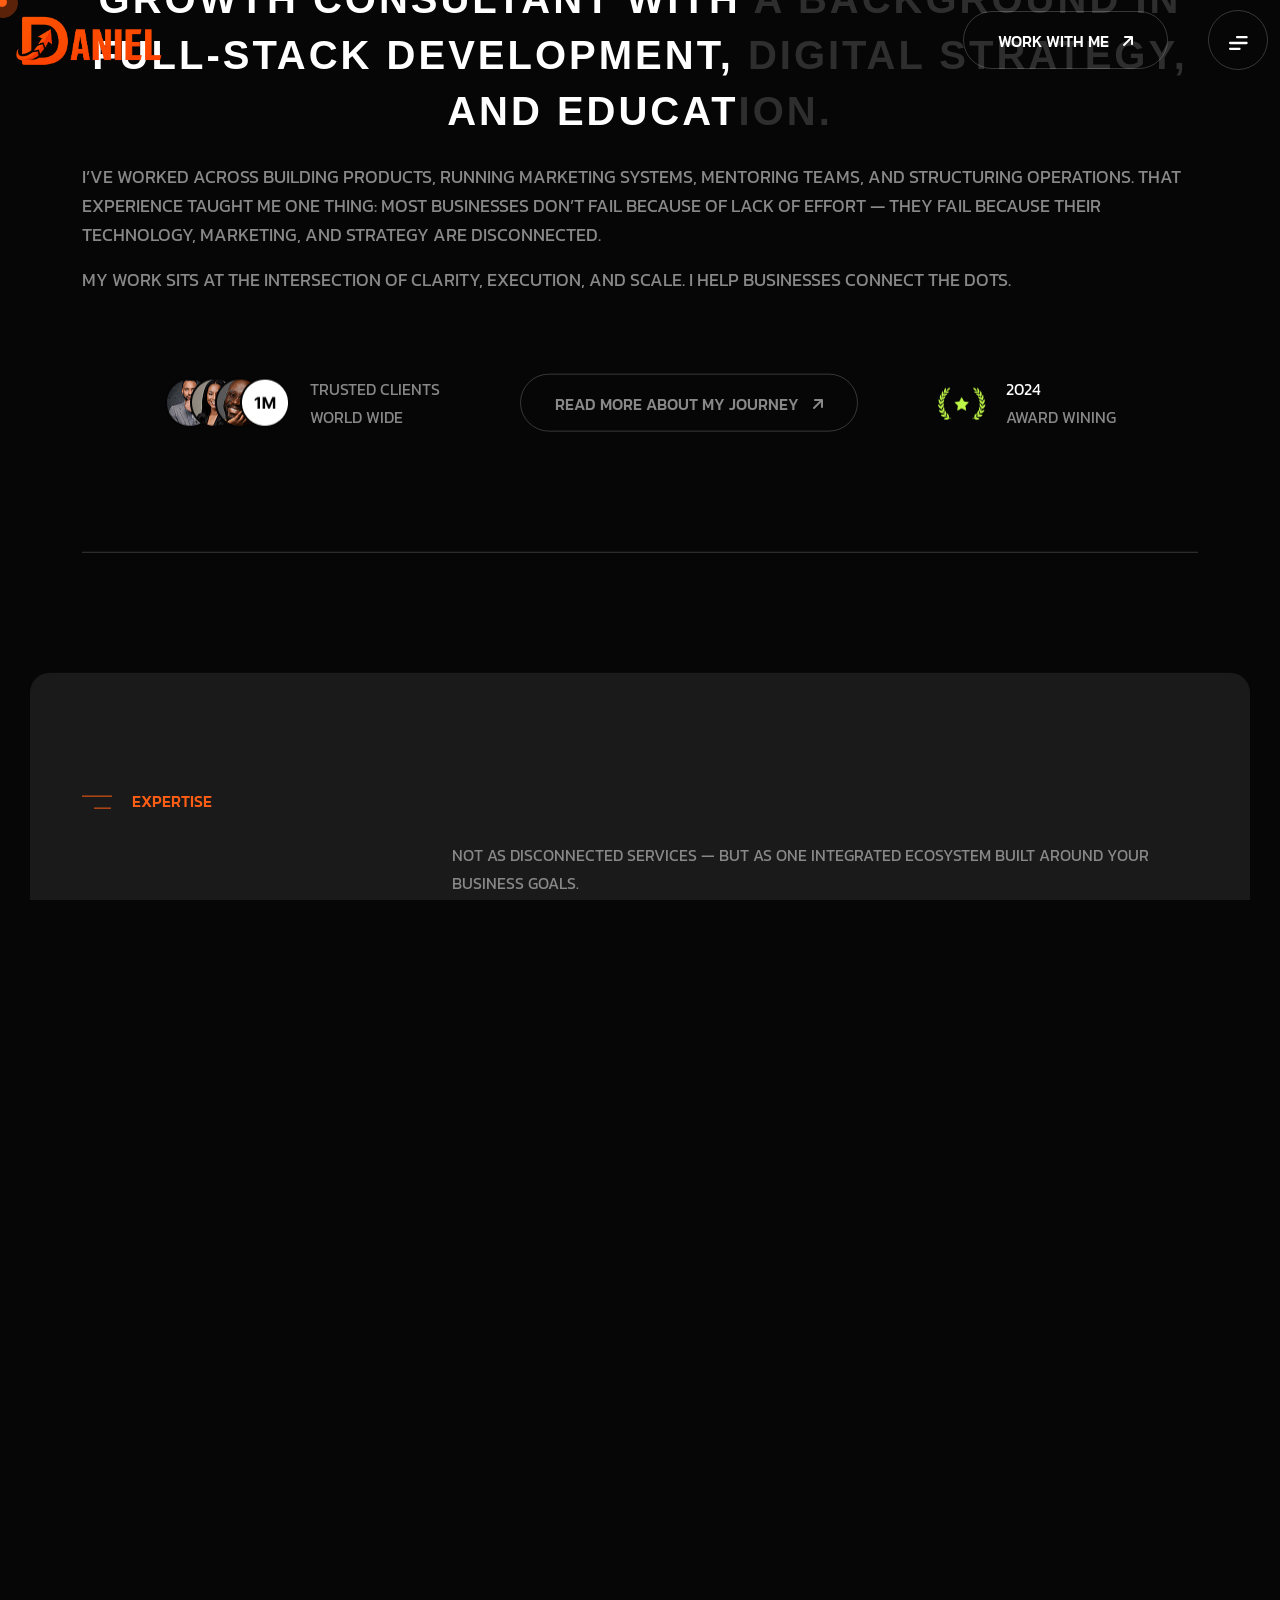
==== commit 9970c698: "testimonails and faq added" ====
--- a/index.html
+++ b/index.html
@@ -53,7 +53,7 @@
             <div class="header-offcanvas-border">
                 <div class="offcanvas__info">
                     <a href="index.html" class="offcanvas__logo">
-                        <img src="assets/img/logo/danieltgilbert-logo-png.png" alt="img" height="66">
+                        <img src="assets/img/logo/danieltgilbert-logo-png.png" alt="img" height="55">
                     </a>
                 <div class="offcanvas__close">
                     <button>
@@ -102,10 +102,10 @@
                 <div class="mega-menu-wrapper">
                     <div class="header-main">
                         <a href="index.html" class="offcanvas__logo">
-                            <img src="assets/img/logo/danieltgilbert-logo-png.png" alt="img" height="66">
+                            <img src="assets/img/logo/danieltgilbert-logo-png.png" alt="img" height="55">
                         </a>
                         <a href="index.html" class="black-logo d-none">
-                            <img src="assets/img/logo/danieltgilbert-logo-png.png" alt="img" height="66">
+                            <img src="assets/img/logo/danieltgilbert-logo-png.png" alt="img" height="55">
                         </a>
                         <div class="header-right justify-content-end align-items-center">
                             <div class="mean__menu-wrapper d-none">
@@ -238,7 +238,7 @@
                                     <p>
                                         Where strategy meets execution — blending technology, marketing, and business thinking into outcomes that actually move the needle.
                                     </p>
-                                    <a href="https://www.youtube.com/watch?v=-sAOWhvheK8" class="video-btn video-popup">
+                                    <a href="" class="video-btn video-popup">
                                         <span class="icon"><i class="fa-solid fa-play"></i></span>
                                         <span class="text">Show Reel</span>
                                     </a>
@@ -284,7 +284,7 @@
                 <div class="row">
                     <div class="col-xl-12">
                         <div class="build-content">
-                            <h2 class="text_invert-2 wow fadeInUp" data-wow-delay=".5s">
+                            <h2 class="text_invert-2 wow fadeInUp" data-wow-delay=".5s" style="letter-spacing: 3px;">
                                 I’m Daniel T Gilbert — a Tech & Business Growth Consultant with a background in full-stack development, digital strategy, and education.
                             </h2>
                             <p class="mt-4 wow fadeInUp" data-wow-delay=".7s" style="font-size: 18px; line-height: 1.6; color: var(--body-color);">
@@ -296,7 +296,7 @@
                             <div class="build-bottom-items wow fadeInUp" data-wow-delay=".9s">
                                 <div class="client-info">
                                     <div class="client-image">
-                                        <img src="assets/img/home-1/pricing-client.png" alt="img">
+                                        <img src="assets/img/home-1/hero/info.png" alt="img">
                                     </div>
                                     <p>trusted clients 
                                     <br>world wide</p>
@@ -393,12 +393,186 @@
             </div>
         </section>>
 
+        <!-- Testimonial Section Start -->
+        <section class="testimonial-section fix section-padding pt-0">
+            <div class="container">
+                <div class="testimonial-wrapper">
+                     <div class="array-button">
+                        <button class="array-prev"><i class="fa-solid fa-arrow-up-left"></i></button>
+                        <button class="array-next"><i class="fa-solid fa-arrow-down-right"></i></button>
+                    </div>
+                    <!-- Pagination -->
+                    <div class="swiper-pagination"></div>
+                    <div class="swiper testimonial-slider">
+                        <div class="swiper-wrapper">
+                            <div class="swiper-slide">
+                                <div class="testimonial-box-items">
+                                    <div class="thumb">
+                                        <img src="assets/img/home-1/testimonial-image.jpg" alt="img">
+                                        <div class="info-title">
+                                            <h3>Shikhon Islam</h3>
+                                            <span>founder & CEO</span>
+                                        </div>
+                                    </div>
+                                    <div class="content">
+                                        <div class="quote-icon">
+                                            <img src="assets/img/home-1/quote-icon.png" alt="img">
+                                        </div>
+                                        <p>
+                                            Pixelr Creative Agency did an amazing job on our project. Their team is highly professional, creative, and always delivers on time. I’m really impressed with the quality of their design work. and the results were beyond expectations. They truly understand client needs and bring fresh modern ideas to the table.
+                                        </p>
+                                        <div class="clutech-image">
+                                            <img src="assets/img/home-1/clutech.png" alt="img">
+                                        </div>
+                                    </div>
+                                </div>
+                            </div>
+                            <div class="swiper-slide">
+                                <div class="testimonial-box-items">
+                                    <div class="thumb">
+                                        <img src="assets/img/home-1/testimonial-image-2.jpg" alt="img">
+                                        <div class="info-title">
+                                            <h3>Caroline caldwell</h3>
+                                            <span>founder & CEO</span>
+                                        </div>
+                                    </div>
+                                    <div class="content">
+                                        <div class="quote-icon">
+                                            <img src="assets/img/home-1/quote-icon.png" alt="img">
+                                        </div>
+                                        <p>
+                                            Pixelr Creative Agency did an amazing job on our project. Their team is highly professional, creative, and always delivers on time. I’m really impressed with the quality of their design work. and the results were beyond expectations. They truly understand client needs and bring fresh modern ideas to the table.
+                                        </p>
+                                        <div class="clutech-image">
+                                            <img src="assets/img/home-1/clutech.png" alt="img">
+                                        </div>
+                                    </div>
+                                </div>
+                            </div>
+                            <div class="swiper-slide">
+                                <div class="testimonial-box-items">
+                                    <div class="thumb">
+                                        <img src="assets/img/home-1/testimonial-image.jpg" alt="img">
+                                        <div class="info-title">
+                                            <h3>Caroline caldwell</h3>
+                                            <span>founder & CEO</span>
+                                        </div>
+                                    </div>
+                                    <div class="content">
+                                        <div class="quote-icon">
+                                            <img src="assets/img/home-1/quote-icon.png" alt="img">
+                                        </div>
+                                        <p>
+                                            Pixelr Creative Agency did an amazing job on our project. Their team is highly professional, creative, and always delivers on time. I’m really impressed with the quality of their design work. and the results were beyond expectations. They truly understand client needs and bring fresh modern ideas to the table.
+                                        </p>
+                                        <div class="clutech-image">
+                                            <img src="assets/img/home-1/clutech.png" alt="img">
+                                        </div>
+                                    </div>
+                                </div>
+                            </div>
+                        </div>
+                    </div>
+                </div>
+            </div>
+        </section>
+
+        <!-- FAQ Section Start -->
+        <section class="faq-section section-padding fix">
+            <div class="container">
+                <div class="section-title-area">
+                    <div class="section-title">
+                        <div class="sec-sub">
+                            FAQ
+                        </div>
+                        <h2 class="hero_title tv_hero_title hero_title_1">Frequently Asked <span>Questions</span></h2>
+                    </div>
+                </div>
+                <div class="faq-inner-page-wrapper">
+                    <div class="faq-image fix">
+                        <img data-speed=".7" src="assets/img/inner/faq.jpg" alt="img">
+                    </div>
+                    <ul class="accordion-box">
+                        <!--Block-->
+                        <li class="accordion block active-block wow fadeInUp">
+                            <div class="acc-btn active">
+                                What’s the Protix  progress like?
+                                <div class="icon fa fa-plus"></div>
+                            </div>
+                            <div class="acc-content current">
+                                <div class="content">
+                                    <div class="text">
+                                    I work with HTML, CSS, JavaScript, React, Node.js, and other modern web development frameworks and tools.
+                                    </div>
+                                </div>
+                            </div>
+                        </li>
+                        <!--Block-->
+                        <li class="accordion block wow fadeInUp" data-wow-delay=".2s">
+                            <div class="acc-btn">
+                            What technologies do you work with?
+                                <div class="icon fa fa-plus"></div>
+                            </div>
+                            <div class="acc-content">
+                                <div class="content">
+                                <div class="text">
+                                    I work with HTML, CSS, JavaScript, React, Node.js, and other modern web development frameworks and tools.
+                                    </div>
+                                </div>
+                            </div>
+                        </li>
+                        <!--Block-->
+                        <li class="accordion block wow fadeInUp" data-wow-delay=".4s">
+                            <div class="acc-btn">
+                                How long does it take to complete a project?
+                                <div class="icon fa fa-plus"></div>
+                            </div>
+                            <div class="acc-content">
+                                <div class="content">
+                                    <div class="text">
+                                        I work with HTML, CSS, JavaScript, React, Node.js, and other modern web development frameworks and tools.
+                                    </div>
+                                </div>
+                            </div>
+                        </li>
+                        <!--Block-->
+                        <li class="accordion block wow fadeInUp" data-wow-delay=".6s">
+                            <div class="acc-btn">
+                                Do you build responsive websites?
+                                <div class="icon fa fa-plus"></div>
+                            </div>
+                            <div class="acc-content">
+                                <div class="content">
+                                    <div class="text">
+                                        I work with HTML, CSS, JavaScript, React, Node.js, and other modern web development frameworks and tools.
+                                    </div>
+                                </div>
+                            </div>
+                        </li>
+                        <li class="accordion block mb-0 wow fadeInUp" data-wow-delay=".8s">
+                            <div class="acc-btn">
+                            Do you provide support after the project is completed?
+                                <div class="icon fa fa-plus"></div>
+                            </div>
+                            <div class="acc-content">
+                                <div class="content">
+                                    <div class="text">
+                                    I work with HTML, CSS, JavaScript, React, Node.js, and other modern web development frameworks and tools.
+                                    </div>
+                                </div>
+                            </div>
+                        </li>
+                    </ul>
+                </div>
+            </div>
+        </section>
+
         <!-- Cta Section Start -->
         <section class="cta-section section-padding fix pt-0">
             <div class="shape-1">
                 <img src="assets/img/home-1/cta/cta-shape-1.png" alt="img">
             </div>
-            <div class="shape-2">
+            <!-- <div class="shape-2">
                 <img src="assets/img/home-1/cta/shape-1.png" alt="img">
             </div>
             <div class="shape-3">
@@ -412,19 +586,19 @@
             </div>
             <div class="shape-6">
                 <img src="assets/img/home-1/cta/shape-5.png" alt="img">
-            </div>
+            </div> -->
             <div class="row">
                 <div class="col-xl-12">
                     <div class="cta-text-items text-center">
                         <div class="icon">
-                            <img src="assets/img/logo/danieltgilbert-logo-png.png" alt="img" width="66">
-                        </div>
-                        <h2 class="text_invert-2">have a PROJECT in mind?</h2>
-                        <h3 class="footer-big-text wt-about-title2"><a href="contact.html">let’s talk</a></h3>
-                        <p class="wow fadeInUp" data-wow-delay=".3s">Then you’re in the right place. Get the best designs you’re <br> looking for. Just reach out and let me know!</p>
+                            <img src="assets/img/logo/danieltgilbert-logo-png.png" alt="img" width="88">
+                        </div>
+                        <h2 class="text_invert-2" style="font-size: 5rem; letter-spacing: 3px;">If you’re building something serious,</h2>
+                        <h3 class="footer-big-text wt-about-title2" style="font-size: 5rem; letter-spacing: 3px;"><a href="contact.html">let’s talk</a></h3>
+                        <p class="wow fadeInUp" data-wow-delay=".3s" style="font-size: 1.5rem; margin-bottom: 2rem;">I work best with founders, startups, <br> and growing teams who care about clarity, long-term thinking, and real outcomes. <br> If that sounds like you, we’ll get along.</p>
                         <div class="cta-btn wow fadeInUp" data-wow-delay=".5s">
-                            <a href="tel:01626479559" class="theme-btn">chat on whatsapp <i class="fa-solid fa-arrow-up-right"></i></a>
-                            <a href="contact.html" class="theme-btn">Work With Me <i class="fa-solid fa-arrow-up-right"></i></a>
+                            <a href="tel:917356758078" class="theme-btn">chat on whatsapp <i class="fa-solid fa-arrow-up-right"></i></a>
+                            <a href="tel:917356758078" class="theme-btn">Work With Me <i class="fa-solid fa-arrow-up-right"></i></a>
                         </div>
                     </div>
                 </div>
@@ -477,7 +651,7 @@
                     </div>
                 </div>
                 <div class="footer-bottom wow fadeInUp" data-wow-delay=".3s">
-                    <p>Copyright © <span>Gramentheme</span></p>
+                    <p>Copyright © <span>Daniel T Gilbert</span></p>
                     <a href="index.html" class="footer-logo"><img src="assets/img/logo/danieltgilbert-logo-png.png" alt="img" height="66"></a>
                     <ul>
                         <li>
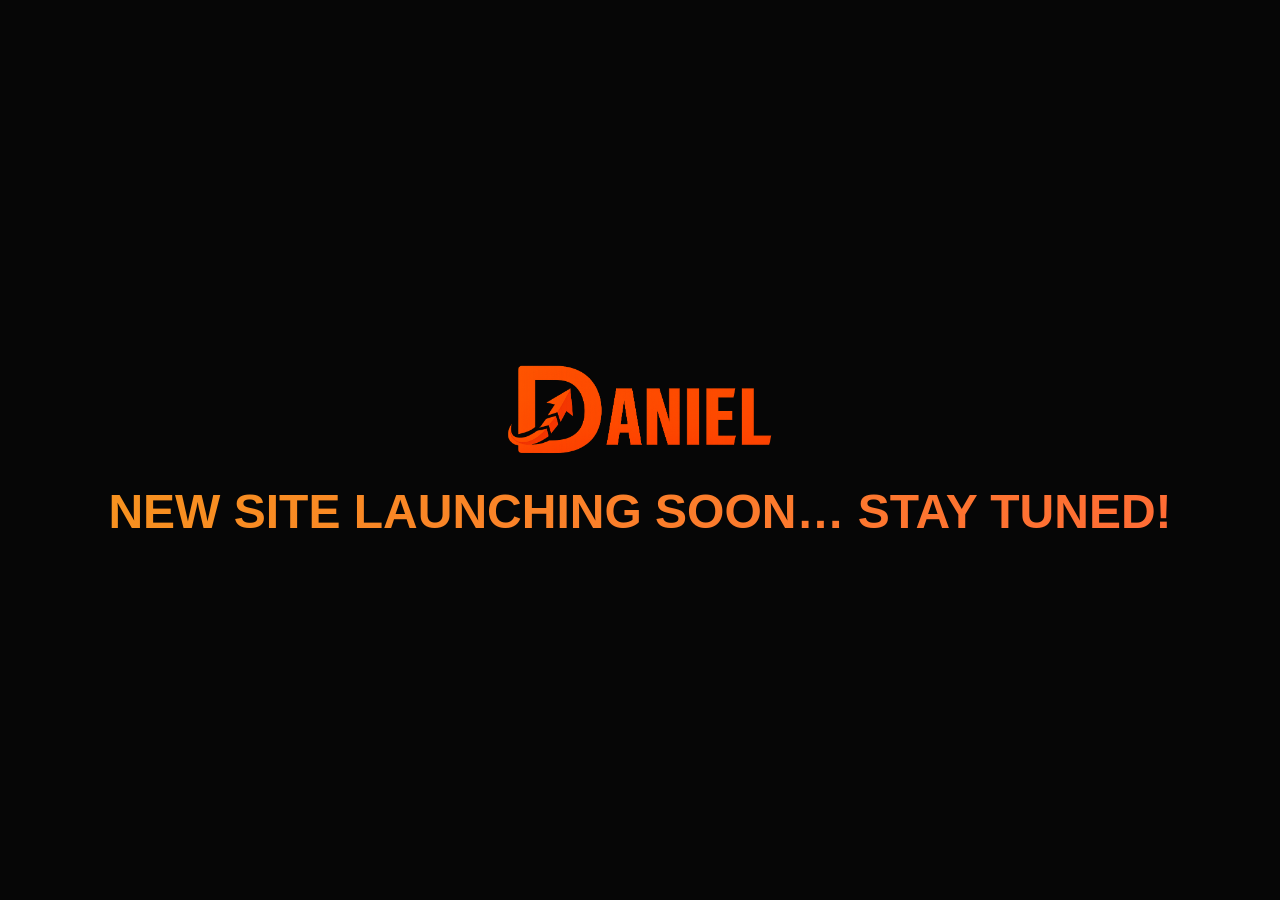
==== commit fe07c64f: "website construction page created for live doamin" ====
--- a/index.html
+++ b/index.html
@@ -28,685 +28,40 @@
         <link rel="stylesheet" href="assets/css/nice-select.css">
         <!--<< Main.css >>-->
         <link rel="stylesheet" href="assets/css/main.css">
+        <style>
+            body {
+                height: 100vh;
+                display: flex;
+                align-items: center;
+                justify-content: center;
+                text-align: center;
+                flex-direction: column;
+                background-color: var(--body); /* Use theme variable */
+            }
+            .maintenance-content {
+                padding: 20px;
+            }
+            /* Ensure the text invert class works if it relies on specific parents or just looks good */
+            .text_invert-2 {
+               background: linear-gradient(135deg, #f7921f, #ff6b35); 
+               -webkit-background-clip: text; 
+               -webkit-text-fill-color: transparent; 
+               background-clip: text;
+            }
+        </style>
     </head>
-    <body>
+    <body class="dark-theme"> <!-- Default to dark theme to match general vibe if needed, or let main.js handle it if included, but minimal is safer -->
 
-        <!-- Preloader Start -->
-        <div class="preloader">
-            <svg viewBox="0 0 1000 1000" preserveAspectRatio="none">
-                <path id="svg" d="M0,1005S175,995,500,995s500,5,500,5V0H0Z"></path>
-            </svg>
-            <h5 class="preloader-text">DANIEL</h5>
-        </div>
-        
-         <!-- Back To Top Start -->
-        <button id="back-top" class="back-to-top">
-            <i class="fa-regular fa-arrow-up"></i>
-        </button>
-
-        <!-- GT MouseCursor Start -->
-        <div class="mouseCursor cursor-outer"></div>
-        <div class="mouseCursor cursor-inner"></div>
-        
-        <!-- Offcanvas Area Start -->
-        <div class="fix-area  style-offcanvas-2">
-            <div class="header-offcanvas-border">
-                <div class="offcanvas__info">
-                    <a href="index.html" class="offcanvas__logo">
-                        <img src="assets/img/logo/danieltgilbert-logo-png.png" alt="img" height="55">
-                    </a>
-                <div class="offcanvas__close">
-                    <button>
-                        <i class="fas fa-times"></i>
-                    </button>
-                </div>
-                <div class="contact-information">
-                    <h3>Get In Touch</h3>
-                    <ul class="contact-list">
-                        <li>
-                            <span>Phone</span>
-                            <a href="tel:+917356758078">7356758078</a>
-                        </li>
-                        <li>
-                            <span>Email</span>
-                           <a href="mailto:hi.danieltgilbert@gmail.com">danieltgilbert03@gmail.com</a>
-                        </li>
-                        <li>
-                            <span>Address</span>
-                             Based on honululu city, USA
-                        </li>
-                        <li>
-                            <span>Follow us</span>
-                            <div class="social-icon">
-                                <a href="#"><i class="fab fa-facebook-f"></i></a>
-                                <a href="#"><i class="fab fa-twitter"></i></a>
-                                <a href="#"><i class="fab fa-linkedin-in"></i></a>
-                                <a href="#"><i class="fab fa-instagram"></i></a>
-                            </div>
-                        </li>
-                    </ul>
-                </div>
-                <div class="offcanvas__wrapper">
-                    <div class="offcanvas__content">
-                        <div class="mobile-menus fix"></div>
-                    </div>
-                </div>
+        <div class="maintenance-content">
+            <div class="logo mb-4">
+                <img src="assets/img/logo/danieltgilbert-logo-png.png" alt="Daniel T Gilbert" style="max-height: 100px;">
             </div>
-            </div>
-        </div>
-        <div class="offcanvas__overlay"></div>
-
-        <!-- Header Section Start -->
-        <header id="header-sticky" class="header-1">
-            <div class="container">
-                <div class="mega-menu-wrapper">
-                    <div class="header-main">
-                        <a href="index.html" class="offcanvas__logo">
-                            <img src="assets/img/logo/danieltgilbert-logo-png.png" alt="img" height="55">
-                        </a>
-                        <a href="index.html" class="black-logo d-none">
-                            <img src="assets/img/logo/danieltgilbert-logo-png.png" alt="img" height="55">
-                        </a>
-                        <div class="header-right justify-content-end align-items-center">
-                            <div class="mean__menu-wrapper d-none">
-                                <div class="main-menu">
-                                    <nav id="mobile-menus">
-                                        <ul>
-                                            <li class="has-dropdown home-sub-menu active">
-                                                <a href="javascript:void(0)" class="border-none">
-                                                Home
-                                                    </a>
-                                                    <ul class="submenu">
-                                                    <li><a href="index.html">WEB DEVELOPER</a></li>
-                                                    <li><a href="index-2.html">UX/UI DESIGNER</a></li>
-                                                    <li><a href="index-3.html">Graphic designer</a></li>
-                                                    <li><a href="index-4.html">Fashion Model</a></li>
-                                                    <li><a href="smart-portfolio.html">Coverflow Slider</a></li>
-                                                    <li><a href="smart-portfolio-2.html">Wrapper Slider</a></li>
-                                                    <li><a href="portfolio-horizontal.html">Horizontal Slider</a></li>
-                                                    <li><a href="portfolio-parallax.html">Parallax Slider</a></li>
-                                                    <li><a href="portfolio-vertical.html">Vertical Slider</a></li>
-                                                </ul>
-                                            </li>
-                                             <li>
-                                                <a href="about.html">about me</a>
-                                            </li>
-                                            <li class="has-dropdown">
-                                                <a href="javascript:void(0)">
-                                                    Pages
-                                                </a>
-                                                <ul class="submenu">
-                                                    <li class="has-dropdown">
-                                                        <a href="javascript:void(0)">
-                                                            Service
-                                                            <i class="fas fa-angle-right"></i>
-                                                        </a>
-                                                        <ul class="submenu">
-                                                            <li><a href="service.html">Services</a></li>
-                                                            <li><a href="service-details.html">Service Details</a></li>
-                                                        </ul>
-                                                    </li>
-                                                    <li><a href="faq.html">Our Faq</a></li>
-                                                    <li><a href="404.html">404 Page</a></li>
-                                                </ul>
-                                            </li>
-                                            <li>
-                                                <a href="javascript:void(0)">
-                                                    Portfolio
-                                                </a>
-                                                <ul class="submenu">
-                                                    <li><a href="project.html">Portfolio Page</a></li>
-                                                    <li><a href="project-grid.html">Portfolio Grid</a></li>
-                                                    <li><a href="project-details.html">Portfolio Details</a></li>
-                                                </ul>
-                                            </li>
-                                           <li>
-                                                <a href="javascript:void(0)">
-                                                    Blog
-                                                </a>
-                                                <ul class="submenu">
-                                                    <li><a href="news-grid.html">Blog Grid</a></li>
-                                                    <li><a href="news.html">Blog Standard</a></li>
-                                                    <li><a href="news-details.html">Blog Details</a></li>
-                                                </ul>
-                                            </li>
-                                            <li>
-                                                <a href="contact.html">Contact Us</a>
-                                            </li>
-                                        </ul>
-                                    </nav>
-                                </div>
-               
-                            </div>
-                            <a href="contact.html" class="theme-btn">Work With Me <i class="fa-solid fa-arrow-up-right"></i></a>
-                            <div class="header__hamburger my-auto">
-                                <div class="sidebar__toggle">
-                                    <img src="assets/img/bar.svg" alt="img">
-                                </div>
-                            </div>
-                        </div>
-                    </div>
-                </div>
-            </div>
-        </header>
-        <!-- Header Section End -->
-
-        <div id="smooth-wrapper">
-            <div id="smooth-content">
-                 <!-- Hero Section Start -->
-                <section class="hero-section hero-1 hero-section1 fix">
-                    <div class="line-shape">
-                        <img src="assets/img/home-1/hero/line-shape.png" alt="img">
-                    </div>
-                    <div class="hero-info">
-                        <img src="assets/img/home-1/hero/info.png" alt="img">
-                        <span>
-                            trusted clients <br>
-                            world wide
-                        </span>
-                    </div>
-                    <div class="vec-shape float-bob-x">
-                        <img src="assets/img/home-1/hero/vec-shape.png" alt="img">
-                    </div>
-                    <div class="container">
-                        <div class="row g-0 align-items-center">
-                            <div class="col-xl-5">
-                                <div class="hero-content">
-                                    <h1 class="wow fadeInUp" data-wow-delay=".3s">
-                                    <b style="background: linear-gradient(135deg, #f7921f, #ff6b35); -webkit-background-clip: text; -webkit-text-fill-color: transparent; background-clip: text;"> I’m</b> Daniel T Gilbert <br>
-                                        <strong style="background: linear-gradient(135deg, #f7921f, #ff6b35); -webkit-background-clip: text; -webkit-text-fill-color: transparent; background-clip: text;">Tech & Business Growth Consultant</strong><span>.</span>
-                                    </h1>
-                                    <!-- <p class="wow fadeInUp" data-wow-delay=".4s" style="margin-top: 20px; margin-bottom: 30px; font-size: 18px; line-height: 1.6;">
-                                        I help founders and growing businesses build strong products, create scalable systems, and drive meaningful digital growth.
-                                    </p> -->
-                                    <div class="hero-button-group wow fadeInUp" data-wow-delay=".5s" style="display: flex; gap: 20px; align-items: center;">
-                                        <a href="contact.html" class="theme-btn">Work with me <i class="fa-solid fa-arrow-up-right"></i></a>
-                                        <a href="project.html" class="theme-btn style-none" style="text-decoration: underline; font-weight: 600;">View my work <i class="fa-solid fa-arrow-right"></i></a>
-                                    </div>
-                                </div>
-                            </div>
-                            <div class="col-xl-4 order-2 order-xl-1">
-                                <div class="hero-image image-wrapper">
-                                    <img class="animated-image" src="assets/img/home-1/hero/hero-image.png" alt="img">
-                                </div>
-                            </div>
-                            <div class="col-xl-3 order-1 order-xl-2">
-                                <div class="content wow fadeInUp" data-wow-delay=".3s">
-                                    <p class="wow fadeInUp" data-wow-delay=".2s" style="margin-bottom: 30px; font-size: 18px; letter-spacing: normal; color: rgb(200, 200, 200);">
-                                        I help founders and growing businesses build strong products, create scalable systems, and drive meaningful digital growth.
-                                    </p>
-                                    <p>
-                                        Where strategy meets execution — blending technology, marketing, and business thinking into outcomes that actually move the needle.
-                                    </p>
-                                    <a href="" class="video-btn video-popup">
-                                        <span class="icon"><i class="fa-solid fa-play"></i></span>
-                                        <span class="text">Show Reel</span>
-                                    </a>
-                                </div>
-                            </div>
-                        </div>
-                    </div>
-                </section>
-        
-        <!-- Marquee Section Start -->
-        <section class="marquee-section fix">
-            <div class="marquee-container">
-                <div class="marquee-wrapper">
-                    <div class="marquee-content">
-                         <div class="marquee-text">
-                            <img src="assets/img/home-1/hero/star.png" alt="img">
-                            <p>Worked across product, marketing, training, and operations, helping businesses launch and scale with clarity.</p>
-                        </div>
-                         <div class="marquee-text">
-                            <img src="assets/img/home-1/hero/star.png" alt="img">
-                            <p>Worked across product, marketing, training, and operations, helping businesses launch and scale with clarity.</p>
-                        </div>
-                         <div class="marquee-text">
-                            <img src="assets/img/home-1/hero/star.png" alt="img">
-                            <p>Worked across product, marketing, training, and operations, helping businesses launch and scale with clarity.</p>
-                        </div>
-                         <div class="marquee-text">
-                            <img src="assets/img/home-1/hero/star.png" alt="img">
-                            <p>Worked across product, marketing, training, and operations, helping businesses launch and scale with clarity.</p>
-                        </div>
-                    </div>
-                </div>
-            </div>
-        </section>
-
-        <!-- Build Impactful Section Start -->
-        <section class="build-impactful-section section-padding fix">
-            <div class="container">
-                <div class="build-impactful-wrapper">
-                    <div class="build-text text-center">
-                    <p class="wow fadeInUp" data-wow-delay=".3s">You don’t need more services. You need <span>better direction.</span></p>
-                </div>
-                <div class="row">
-                    <div class="col-xl-12">
-                        <div class="build-content">
-                            <h2 class="text_invert-2 wow fadeInUp" data-wow-delay=".5s" style="letter-spacing: 3px;">
-                                I’m Daniel T Gilbert — a Tech & Business Growth Consultant with a background in full-stack development, digital strategy, and education.
-                            </h2>
-                            <p class="mt-4 wow fadeInUp" data-wow-delay=".7s" style="font-size: 18px; line-height: 1.6; color: var(--body-color);">
-                                I’ve worked across building products, running marketing systems, mentoring teams, and structuring operations. That experience taught me one thing: most businesses don’t fail because of lack of effort — they fail because their technology, marketing, and strategy are disconnected.
-                            </p>
-                            <p class="mt-3 wow fadeInUp" data-wow-delay=".9s" style="font-size: 18px; line-height: 1.6; color: var(--body-color);">
-                                My work sits at the intersection of clarity, execution, and scale. I help businesses connect the dots.
-                            </p>
-                            <div class="build-bottom-items wow fadeInUp" data-wow-delay=".9s">
-                                <div class="client-info">
-                                    <div class="client-image">
-                                        <img src="assets/img/home-1/hero/info.png" alt="img">
-                                    </div>
-                                    <p>trusted clients 
-                                    <br>world wide</p>
-                                </div>
-                                <a href="about.html" class="theme-btn">Read more about my journey <i class="fa-solid fa-arrow-up-right"></i></a>
-                                <div class="award-info">
-                                    <div class="award-image">
-                                        <img src="assets/img/home-2/award-icon.png" alt="img">
-                                    </div>
-                                    <p><span>2024</span><br>
-                                    award wining</p>
-                                </div>
-                            </div>
-                        </div>
-                    </div>
-                </div>
-                </div>
-                
-            </div>
-        </section>
-        
-
-        <!-- Choose Us Section Start -->
-        <section class="choose-us-section fix section-padding">
-            <div class="container">
-                <div class="section-title-area">
-                    <div class="section-title">
-                        <div class="sec-sub">
-                            Expertise
-                        </div>
-                        <h2 class="hero_title tv_hero_title hero_title_1">What I <span>help with</span></h2>
-                    </div>
-                    <p class="wow fadeInUp" data-wow-delay=".3s">
-                        Not as disconnected services — but as one integrated ecosystem built around your business goals.
-                    </p>
-                </div>
-                <div class="choose-us-wrapper">
-                    <div class="row g-4">
-                        <div class="col-lg-6">
-                            <ul class="choose-us-box-list">
-                                <li class="wow fadeInUp" data-wow-delay=".3s">
-                                    <div class="content">
-                                        <h2><a href="service.html">Strategy & Consulting</a></h2>
-                                        <p>
-                                            Business clarity, product direction, digital roadmaps, positioning, and growth planning.
-                                        </p>
-                                    </div>
-                                    <a href="form.html" class="arrow-icon">
-                                        <i class="fa-solid fa-arrow-up-right"></i>
-                                    </a>
-                                </li>
-                                <li class="wow fadeInUp" data-wow-delay=".5s">
-                                    <div class="content">
-                                        <h2><a href="service.html">Tech & Product</a></h2>
-                                        <p>
-                                            Web platforms, systems architecture, product thinking, and development aligned with business goals.
-                                        </p>
-                                    </div>
-                                    <a href="form.html" class="arrow-icon">
-                                        <i class="fa-solid fa-arrow-up-right"></i>
-                                    </a>
-                                </li>
-                                <li class="wow fadeInUp" data-wow-delay=".7s">
-                                    <div class="content">
-                                        <h2><a href="service.html">Growth & Marketing</a></h2>
-                                        <p>
-                                            Funnels, digital campaigns, performance marketing, content strategy, and conversion optimization.
-                                        </p>
-                                    </div>
-                                    <a href="form.html" class="arrow-icon">
-                                        <i class="fa-solid fa-arrow-up-right"></i>
-                                    </a>
-                                </li>
-                                <li class="wow fadeInUp" data-wow-delay=".3s">
-                                    <div class="content">
-                                        <h2><a href="service.html">Systems & Operations</a></h2>
-                                        <p>
-                                            Internal workflows, automation, team structure, process building, and scalable operations.
-                                        </p>
-                                    </div>
-                                    <a href="form.html" class="arrow-icon">
-                                        <i class="fa-solid fa-arrow-up-right"></i>
-                                    </a>
-                                </li>
-                            </ul>
-                        </div>
-                        <div class="col-lg-6">
-                            <div class="choose-us-image fix">
-                                <img data-speed=".7" src="assets/img/home-1/choose-us.png" alt="img">
-                            </div>
-                        </div>
-                    </div>
-                </div>
-            </div>
-        </section>>
-
-        <!-- Testimonial Section Start -->
-        <section class="testimonial-section fix section-padding pt-0">
-            <div class="container">
-                <div class="testimonial-wrapper">
-                     <div class="array-button">
-                        <button class="array-prev"><i class="fa-solid fa-arrow-up-left"></i></button>
-                        <button class="array-next"><i class="fa-solid fa-arrow-down-right"></i></button>
-                    </div>
-                    <!-- Pagination -->
-                    <div class="swiper-pagination"></div>
-                    <div class="swiper testimonial-slider">
-                        <div class="swiper-wrapper">
-                            <div class="swiper-slide">
-                                <div class="testimonial-box-items">
-                                    <div class="thumb">
-                                        <img src="assets/img/home-1/testimonial-image.jpg" alt="img">
-                                        <div class="info-title">
-                                            <h3>Shikhon Islam</h3>
-                                            <span>founder & CEO</span>
-                                        </div>
-                                    </div>
-                                    <div class="content">
-                                        <div class="quote-icon">
-                                            <img src="assets/img/home-1/quote-icon.png" alt="img">
-                                        </div>
-                                        <p>
-                                            Pixelr Creative Agency did an amazing job on our project. Their team is highly professional, creative, and always delivers on time. I’m really impressed with the quality of their design work. and the results were beyond expectations. They truly understand client needs and bring fresh modern ideas to the table.
-                                        </p>
-                                        <div class="clutech-image">
-                                            <img src="assets/img/home-1/clutech.png" alt="img">
-                                        </div>
-                                    </div>
-                                </div>
-                            </div>
-                            <div class="swiper-slide">
-                                <div class="testimonial-box-items">
-                                    <div class="thumb">
-                                        <img src="assets/img/home-1/testimonial-image-2.jpg" alt="img">
-                                        <div class="info-title">
-                                            <h3>Caroline caldwell</h3>
-                                            <span>founder & CEO</span>
-                                        </div>
-                                    </div>
-                                    <div class="content">
-                                        <div class="quote-icon">
-                                            <img src="assets/img/home-1/quote-icon.png" alt="img">
-                                        </div>
-                                        <p>
-                                            Pixelr Creative Agency did an amazing job on our project. Their team is highly professional, creative, and always delivers on time. I’m really impressed with the quality of their design work. and the results were beyond expectations. They truly understand client needs and bring fresh modern ideas to the table.
-                                        </p>
-                                        <div class="clutech-image">
-                                            <img src="assets/img/home-1/clutech.png" alt="img">
-                                        </div>
-                                    </div>
-                                </div>
-                            </div>
-                            <div class="swiper-slide">
-                                <div class="testimonial-box-items">
-                                    <div class="thumb">
-                                        <img src="assets/img/home-1/testimonial-image.jpg" alt="img">
-                                        <div class="info-title">
-                                            <h3>Caroline caldwell</h3>
-                                            <span>founder & CEO</span>
-                                        </div>
-                                    </div>
-                                    <div class="content">
-                                        <div class="quote-icon">
-                                            <img src="assets/img/home-1/quote-icon.png" alt="img">
-                                        </div>
-                                        <p>
-                                            Pixelr Creative Agency did an amazing job on our project. Their team is highly professional, creative, and always delivers on time. I’m really impressed with the quality of their design work. and the results were beyond expectations. They truly understand client needs and bring fresh modern ideas to the table.
-                                        </p>
-                                        <div class="clutech-image">
-                                            <img src="assets/img/home-1/clutech.png" alt="img">
-                                        </div>
-                                    </div>
-                                </div>
-                            </div>
-                        </div>
-                    </div>
-                </div>
-            </div>
-        </section>
-
-        <!-- FAQ Section Start -->
-        <section class="faq-section section-padding fix">
-            <div class="container">
-                <div class="section-title-area">
-                    <div class="section-title">
-                        <div class="sec-sub">
-                            FAQ
-                        </div>
-                        <h2 class="hero_title tv_hero_title hero_title_1">Frequently Asked <span>Questions</span></h2>
-                    </div>
-                </div>
-                <div class="faq-inner-page-wrapper">
-                    <div class="faq-image fix">
-                        <img data-speed=".7" src="assets/img/inner/faq.jpg" alt="img">
-                    </div>
-                    <ul class="accordion-box">
-                        <!--Block-->
-                        <li class="accordion block active-block wow fadeInUp">
-                            <div class="acc-btn active">
-                                What’s the Protix  progress like?
-                                <div class="icon fa fa-plus"></div>
-                            </div>
-                            <div class="acc-content current">
-                                <div class="content">
-                                    <div class="text">
-                                    I work with HTML, CSS, JavaScript, React, Node.js, and other modern web development frameworks and tools.
-                                    </div>
-                                </div>
-                            </div>
-                        </li>
-                        <!--Block-->
-                        <li class="accordion block wow fadeInUp" data-wow-delay=".2s">
-                            <div class="acc-btn">
-                            What technologies do you work with?
-                                <div class="icon fa fa-plus"></div>
-                            </div>
-                            <div class="acc-content">
-                                <div class="content">
-                                <div class="text">
-                                    I work with HTML, CSS, JavaScript, React, Node.js, and other modern web development frameworks and tools.
-                                    </div>
-                                </div>
-                            </div>
-                        </li>
-                        <!--Block-->
-                        <li class="accordion block wow fadeInUp" data-wow-delay=".4s">
-                            <div class="acc-btn">
-                                How long does it take to complete a project?
-                                <div class="icon fa fa-plus"></div>
-                            </div>
-                            <div class="acc-content">
-                                <div class="content">
-                                    <div class="text">
-                                        I work with HTML, CSS, JavaScript, React, Node.js, and other modern web development frameworks and tools.
-                                    </div>
-                                </div>
-                            </div>
-                        </li>
-                        <!--Block-->
-                        <li class="accordion block wow fadeInUp" data-wow-delay=".6s">
-                            <div class="acc-btn">
-                                Do you build responsive websites?
-                                <div class="icon fa fa-plus"></div>
-                            </div>
-                            <div class="acc-content">
-                                <div class="content">
-                                    <div class="text">
-                                        I work with HTML, CSS, JavaScript, React, Node.js, and other modern web development frameworks and tools.
-                                    </div>
-                                </div>
-                            </div>
-                        </li>
-                        <li class="accordion block mb-0 wow fadeInUp" data-wow-delay=".8s">
-                            <div class="acc-btn">
-                            Do you provide support after the project is completed?
-                                <div class="icon fa fa-plus"></div>
-                            </div>
-                            <div class="acc-content">
-                                <div class="content">
-                                    <div class="text">
-                                    I work with HTML, CSS, JavaScript, React, Node.js, and other modern web development frameworks and tools.
-                                    </div>
-                                </div>
-                            </div>
-                        </li>
-                    </ul>
-                </div>
-            </div>
-        </section>
-
-        <!-- Cta Section Start -->
-        <section class="cta-section section-padding fix pt-0">
-            <div class="shape-1">
-                <img src="assets/img/home-1/cta/cta-shape-1.png" alt="img">
-            </div>
-            <!-- <div class="shape-2">
-                <img src="assets/img/home-1/cta/shape-1.png" alt="img">
-            </div>
-            <div class="shape-3">
-                <img src="assets/img/home-1/cta/shape-2.png" alt="img">
-            </div>
-            <div class="shape-4">
-                <img src="assets/img/home-1/cta/shape-3.png" alt="img">
-            </div>
-            <div class="shape-5">
-                <img src="assets/img/home-1/cta/shape-4.png" alt="img">
-            </div>
-            <div class="shape-6">
-                <img src="assets/img/home-1/cta/shape-5.png" alt="img">
-            </div> -->
-            <div class="row">
-                <div class="col-xl-12">
-                    <div class="cta-text-items text-center">
-                        <div class="icon">
-                            <img src="assets/img/logo/danieltgilbert-logo-png.png" alt="img" width="88">
-                        </div>
-                        <h2 class="text_invert-2" style="font-size: 5rem; letter-spacing: 3px;">If you’re building something serious,</h2>
-                        <h3 class="footer-big-text wt-about-title2" style="font-size: 5rem; letter-spacing: 3px;"><a href="contact.html">let’s talk</a></h3>
-                        <p class="wow fadeInUp" data-wow-delay=".3s" style="font-size: 1.5rem; margin-bottom: 2rem;">I work best with founders, startups, <br> and growing teams who care about clarity, long-term thinking, and real outcomes. <br> If that sounds like you, we’ll get along.</p>
-                        <div class="cta-btn wow fadeInUp" data-wow-delay=".5s">
-                            <a href="tel:917356758078" class="theme-btn">chat on whatsapp <i class="fa-solid fa-arrow-up-right"></i></a>
-                            <a href="tel:917356758078" class="theme-btn">Work With Me <i class="fa-solid fa-arrow-up-right"></i></a>
-                        </div>
-                    </div>
-                </div>
-            </div>
-        </section>
-
-        <!-- Footer Section Start -->
-        <footer class="footer-section fix pb-0">
-            <div class="container">
-                <div class="footer-wrapper wow fadeInUp" data-wow-delay=".3s">
-                    <ul class="footer-menu-list">
-                        <li>
-                            <a href="index.html">home</a>
-                        </li>
-                        <li>
-                            <a href="about.html">ABOUT ME</a>
-                        </li>
-                        <li>
-                            <a href="service.html">SERVICES</a>
-                        </li>
-                        <li>
-                            <a href="project.html">PORTFOLIO</a>
-                        </li>
-                        <li>
-                            <a href="news.html">news & blog</a>
-                        </li>
-                        <li>
-                            <a href="contact.html">CONTACT US</a>
-                        </li>
-                    </ul>
-                    <div class="icon-items-area">
-                        <div class="icon-items">
-                            <a href="#" class="icon">
-                                <i class="fa-brands fa-facebook-f"></i>
-                            </a>
-                            <a href="#">Facebook</a>
-                        </div>
-                        <div class="icon-items">
-                            <a href="#" class="icon">
-                                <i class="fa-brands fa-twitter"></i>
-                            </a>
-                            <a href="#">Twitter</a>
-                        </div>
-                        <div class="icon-items">
-                            <a href="#" class="icon">
-                                <i class="fa-brands fa-linkedin-in"></i>
-                            </a>
-                            <a href="#">Linkedin</a>
-                        </div>
-                    </div>
-                </div>
-                <div class="footer-bottom wow fadeInUp" data-wow-delay=".3s">
-                    <p>Copyright © <span>Daniel T Gilbert</span></p>
-                    <a href="index.html" class="footer-logo"><img src="assets/img/logo/danieltgilbert-logo-png.png" alt="img" height="66"></a>
-                    <ul>
-                        <li>
-                            <a href="contact.html">Terms & Conditions</a>
-                        </li>
-                        <li>
-                            <a href="contact.html">Privacy Policy</a>
-                        </li>
-                    </ul>
-                </div>
-            </div>
-        </footer>
-            </div>
+            <h1 class="text_invert-2" style="font-size: 3rem; text-transform: uppercase; font-family: 'Big Shoulders Display', sans-serif;">New site launching soon… stay tuned!</h1>
         </div>
 
-       
-
-        
         <!--<< All JS Plugins >>-->
         <script src="assets/js/jquery-3.7.1.min.js"></script>
-        <!--<< Viewport Js >>-->
-        <script src="assets/js/viewport.jquery.js"></script>
-        <!--<< Bootstrap Js >>-->
         <script src="assets/js/bootstrap.bundle.min.js"></script>
-        <!--<< Gsap Min Js >>-->
-        <script src="assets/js/gsap.min.js"></script>
-        <!--<< ScrollTrigger Min Js >>-->
-        <script src="assets/js/ScrollTrigger.min.js"></script>
-        <!--<< ScrollSmoother Min Js >>-->
-        <script src="assets/js/ScrollSmoother.min.js"></script>
-        <!--<< ScrollToPlugin Min Js >>-->
-        <script src="assets/js/ScrollToPlugin.min.js"></script>
-        <!--<< SplitText Min Js >>-->
-        <script src="assets/js/SplitText.min.js"></script>
-        <!--<< TextPlugin Min Js >>-->
-        <script src="assets/js/TextPlugin.js"></script>
-         <!--<< Chroma Min Js >>-->
-        <script src="assets/js/chroma.min.js"></script>
-        <!--<< nice-selec Js >>-->
-        <script src="assets/js/jquery.nice-select.min.js"></script>
-        <!--<< Waypoints Js >>-->
-        <script src="assets/js/jquery.waypoints.js"></script>
-        <!--<< Counterup Js >>-->
-        <script src="assets/js/jquery.counterup.min.js"></script>
-        <!--<< Swiper Slider Js >>-->
-        <script src="assets/js/swiper-bundle.min.js"></script>
-        <!--<< MeanMenu Js >>-->
-        <script src="assets/js/jquery.meanmenu.min.js"></script>
-        <!--<< Parallaxie Js >>-->
-        <script src="assets/js/parallaxie.js"></script>
-        <!--<< Magnific Popup Js >>-->
-        <script src="assets/js/jquery.magnific-popup.min.js"></script>
-        <!--<< Wow Animation Js >>-->
-        <script src="assets/js/wow.min.js"></script>
-        <!--<< Main.js >>-->
         <script src="assets/js/main.js"></script>
     </body>
-</html>+</html>
